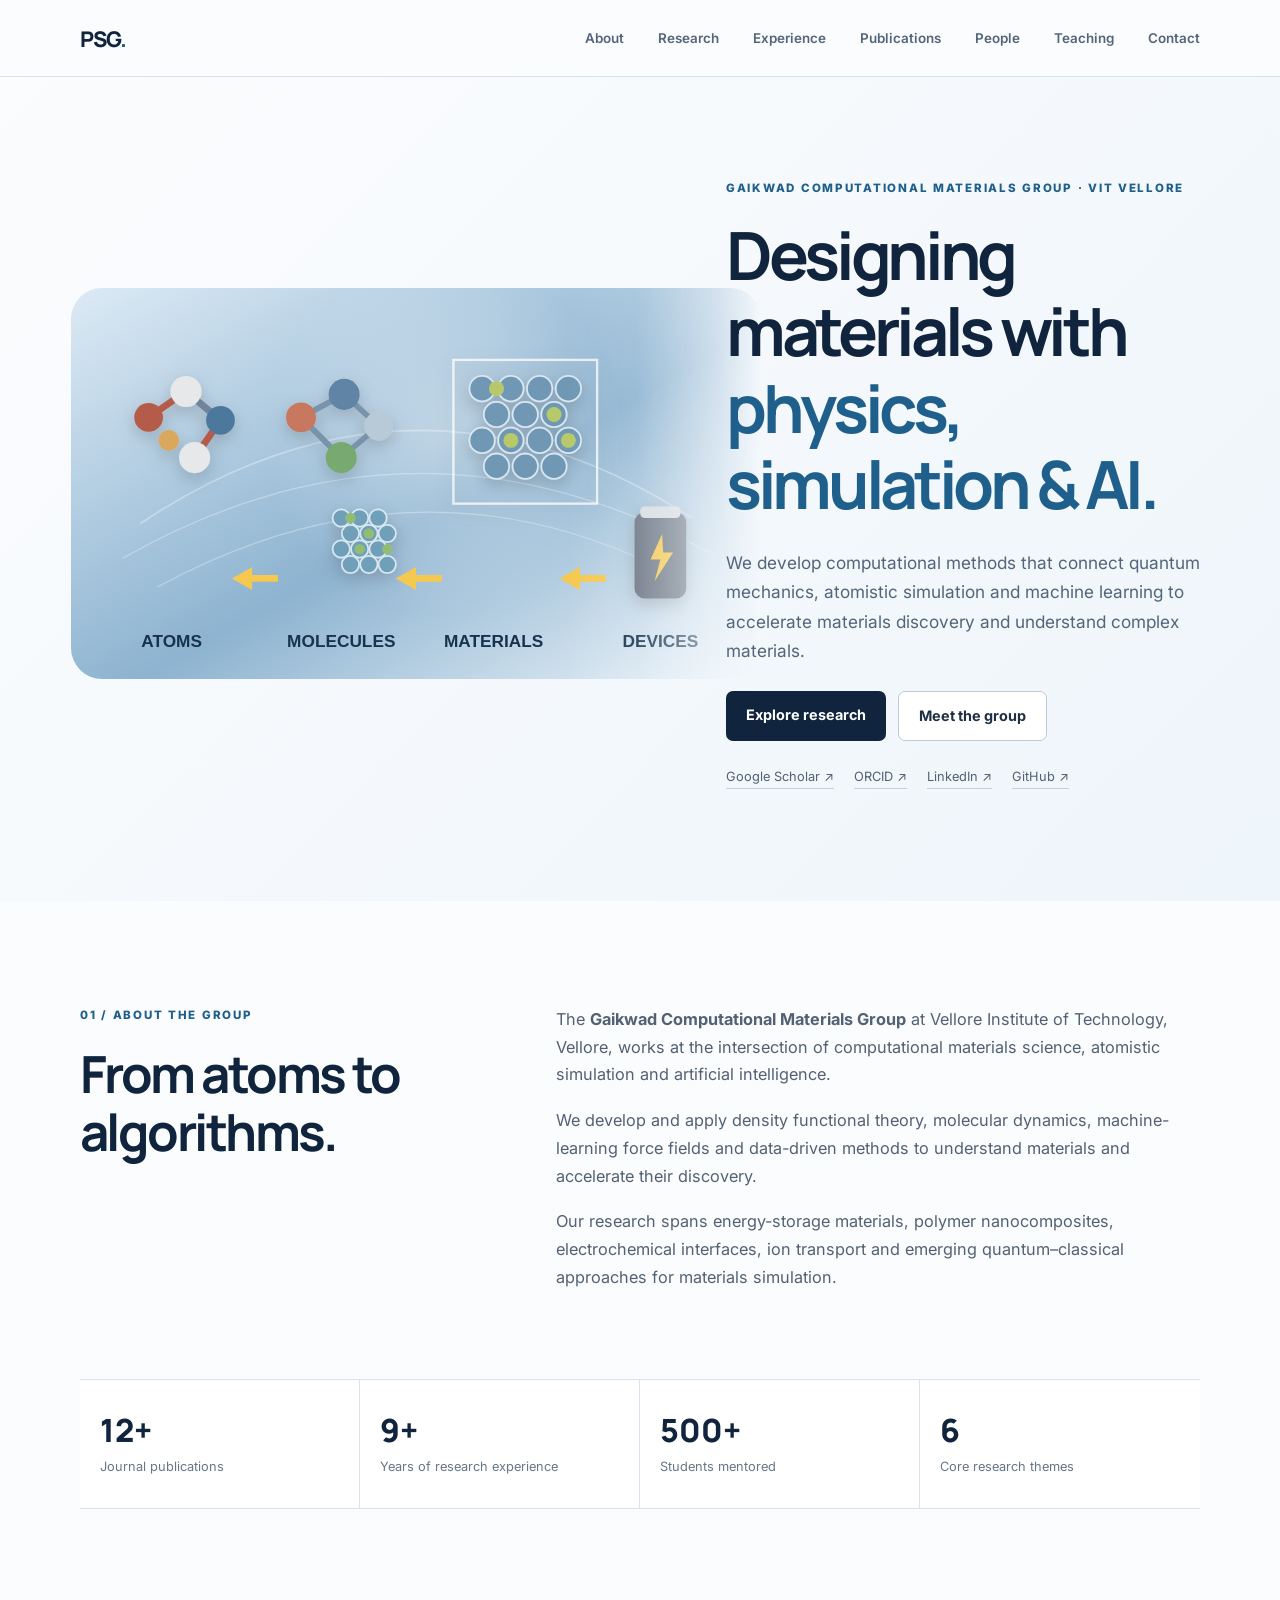
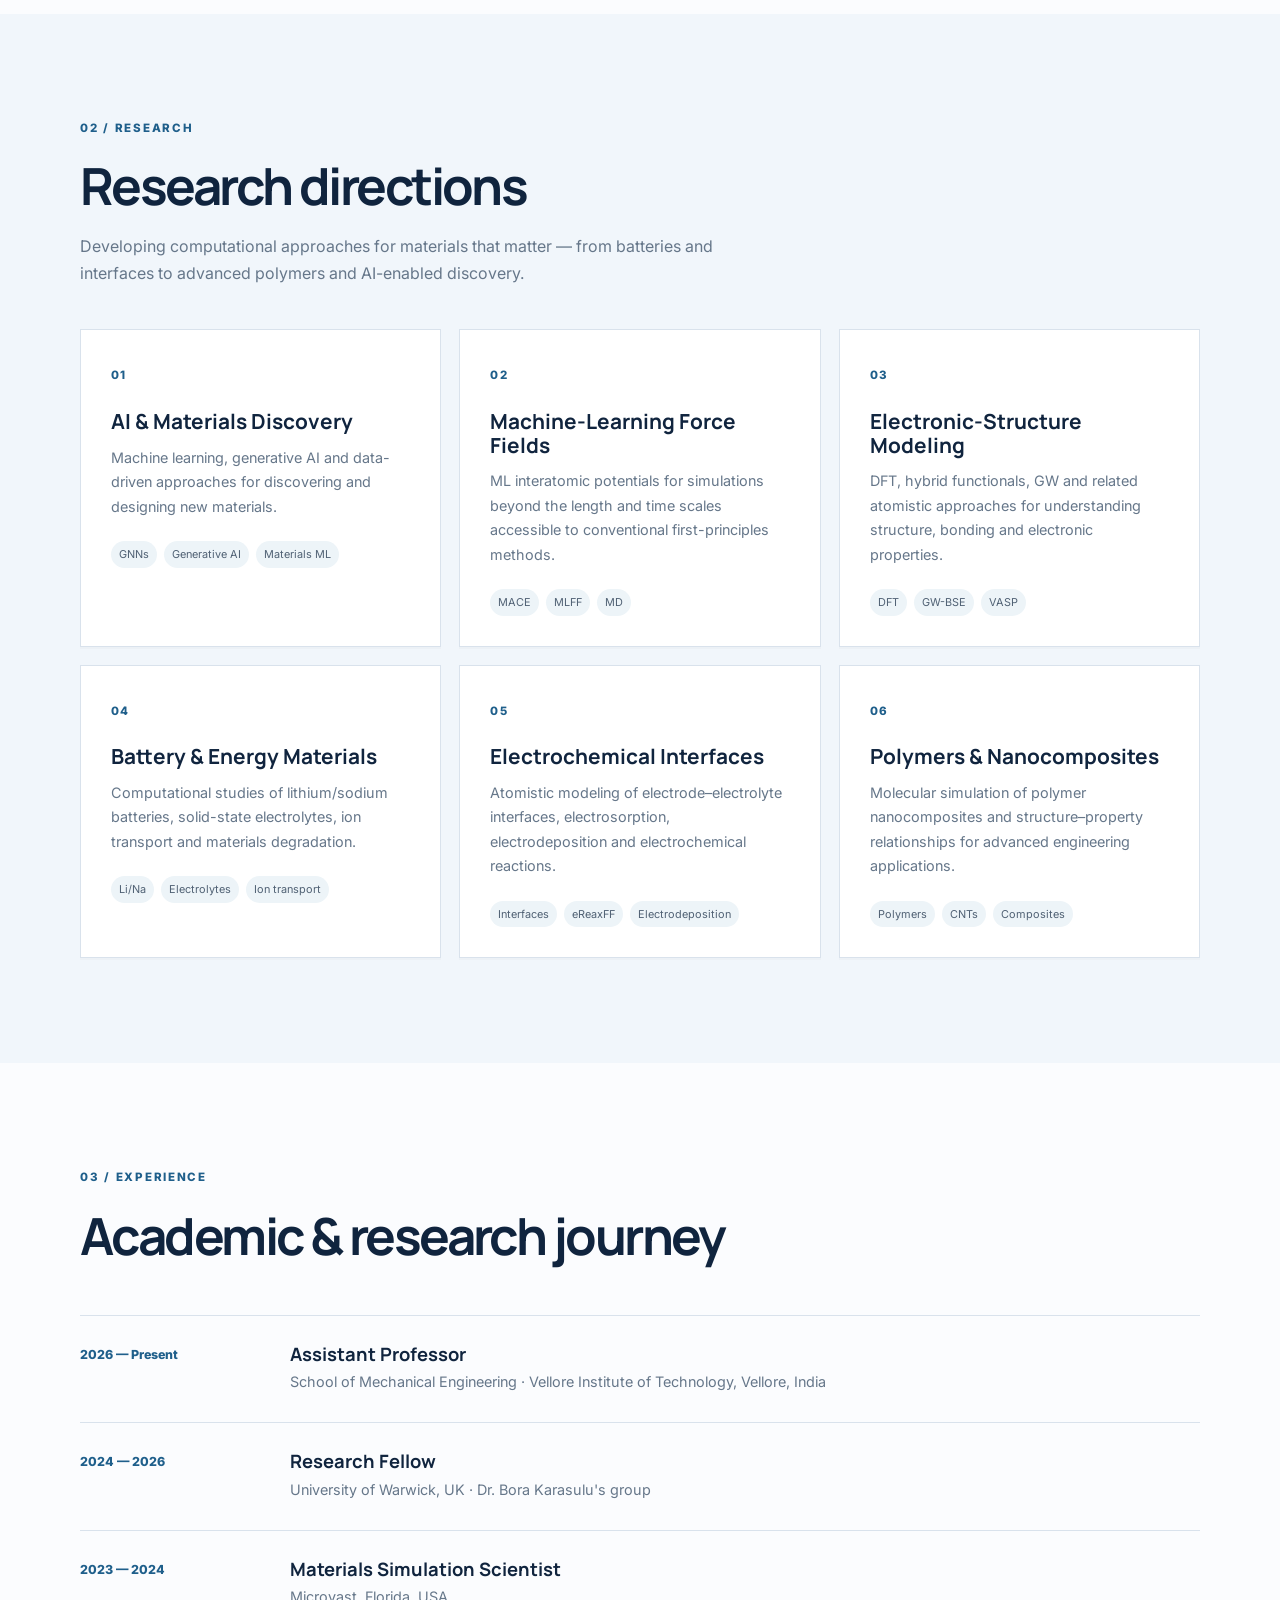
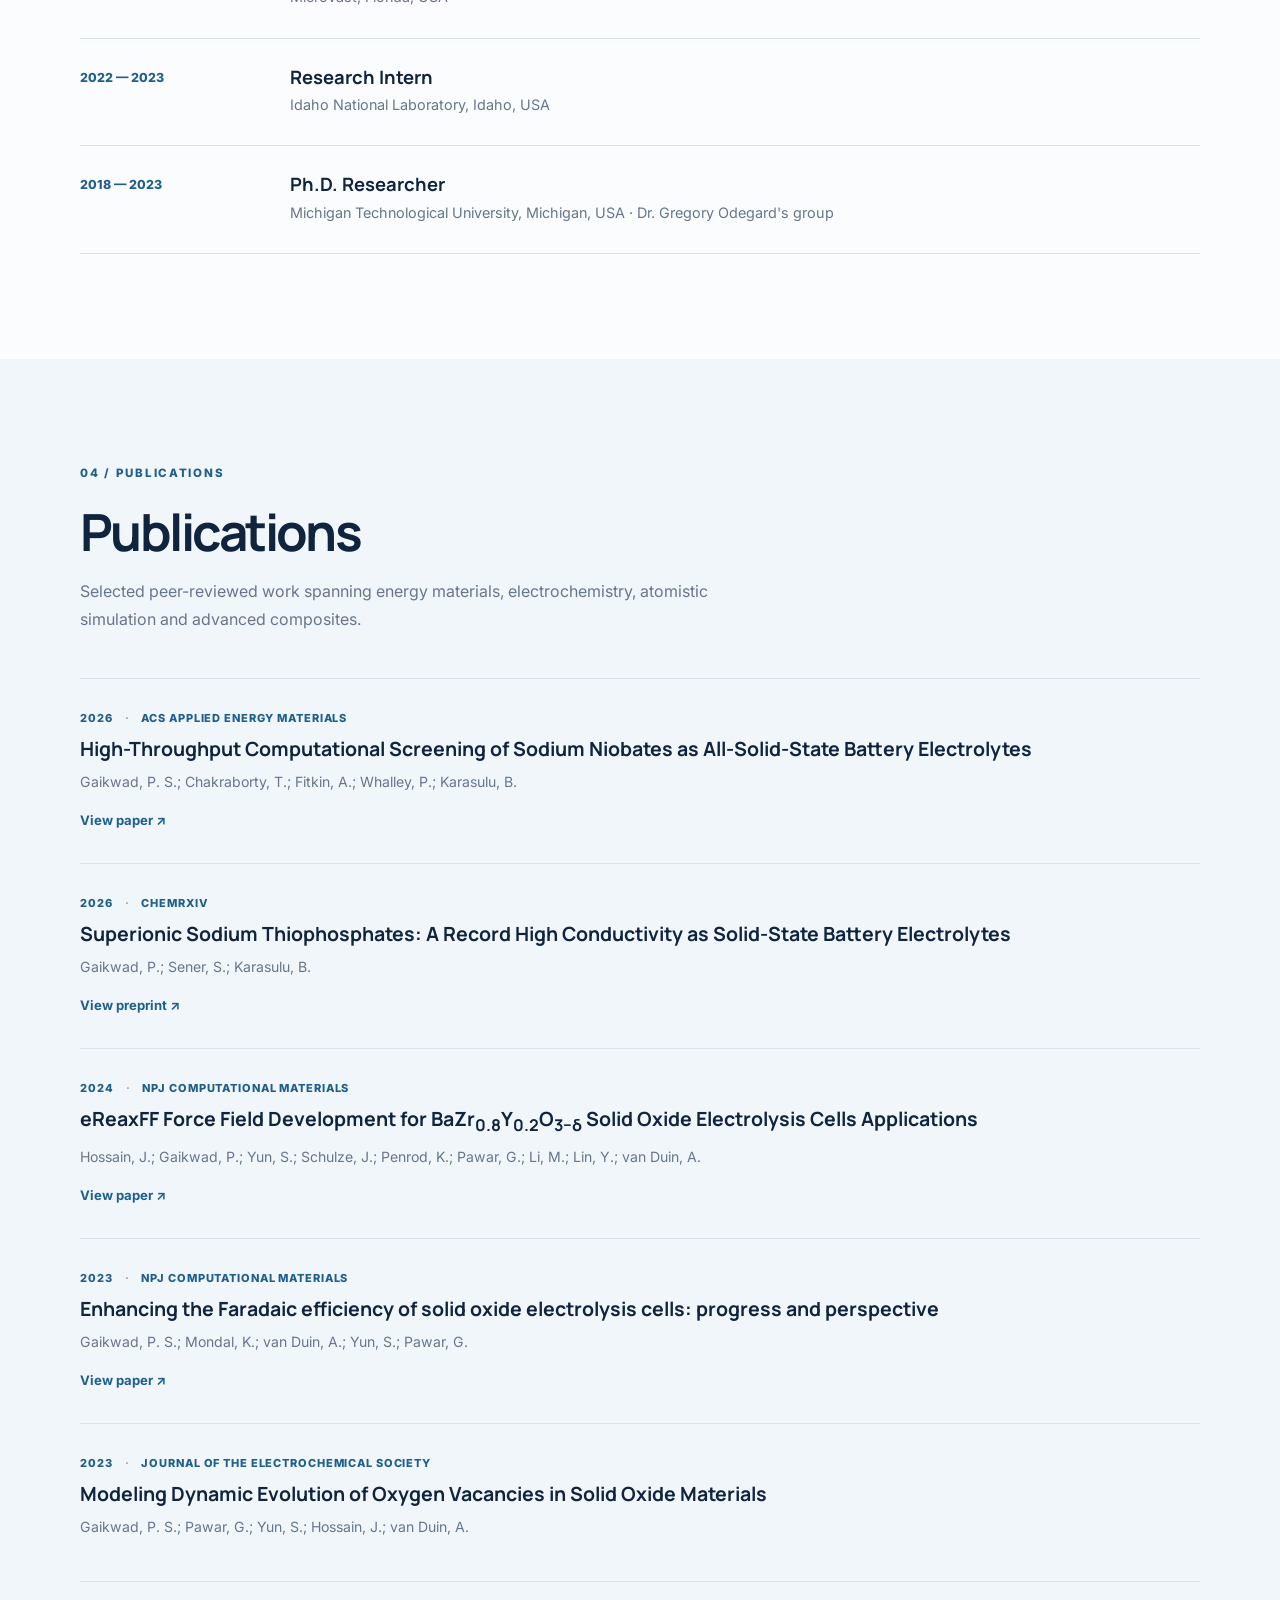
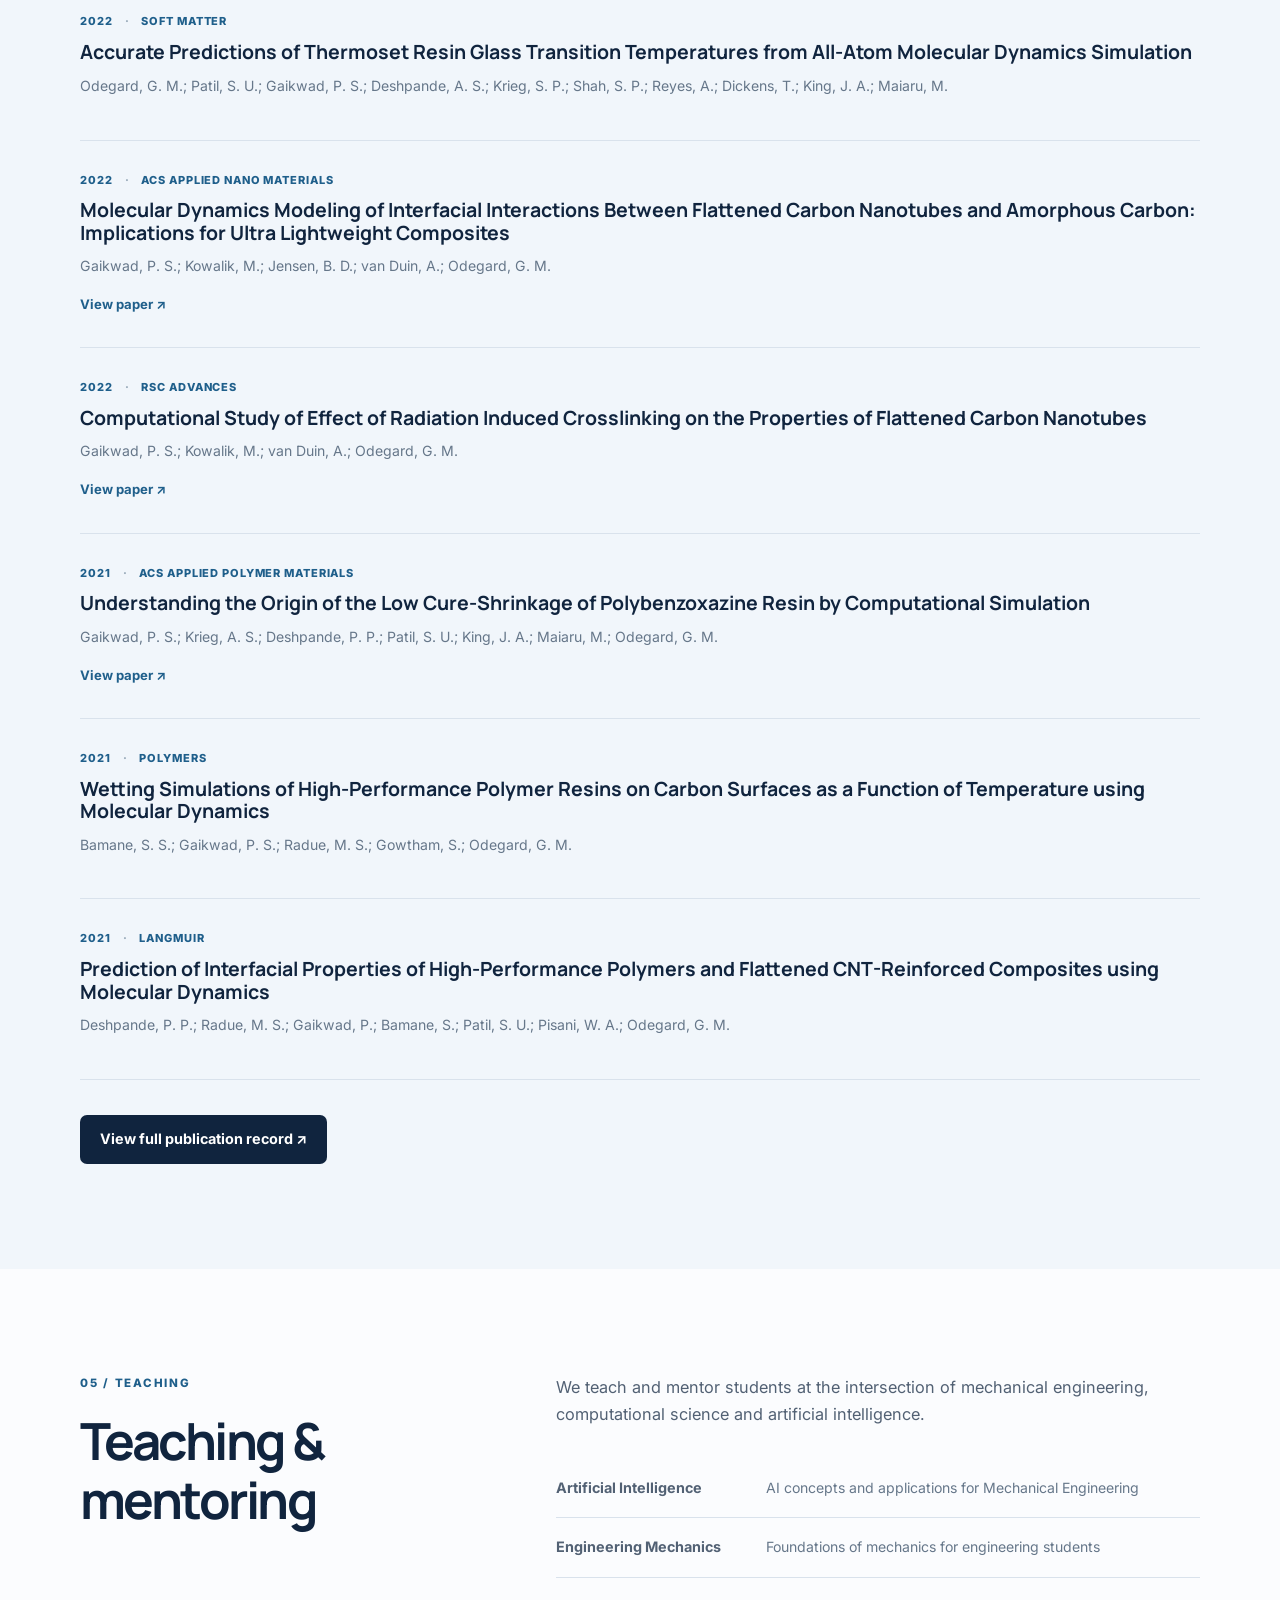
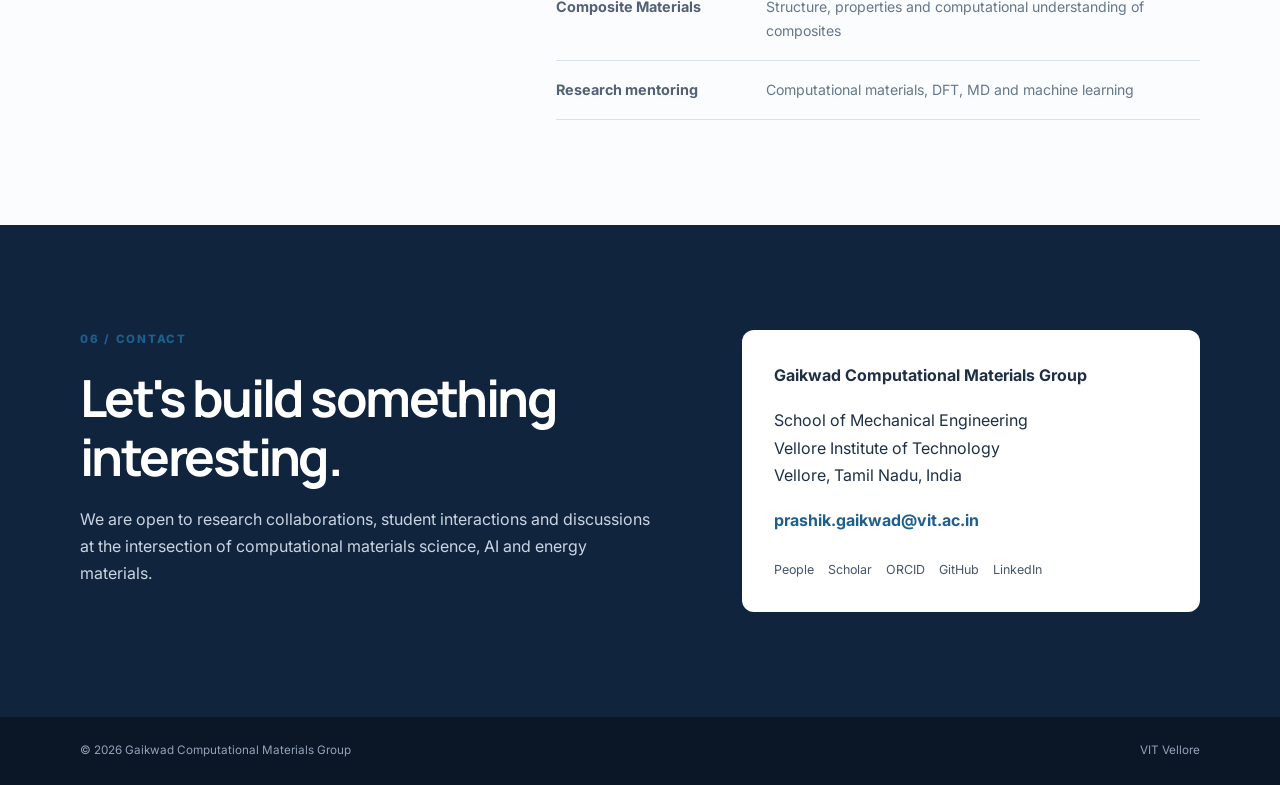
==== index.html @ 9d13e1b1 "Convert homepage to group website, add People navigation, and use group voice" ====
<!DOCTYPE html><html lang="en"><head><meta charset="UTF-8"><meta name="viewport" content="width=device-width,initial-scale=1.0"><meta name="description" content="Gaikwad Computational Materials Group — VIT Vellore. Computational materials science, atomistic simulation, machine learning and AI-enabled materials discovery."><meta name="author" content="Prashik Sunil Gaikwad"><title>Gaikwad Computational Materials Group | VIT Vellore</title><link rel="stylesheet" href="style.css"><link rel="preconnect" href="https://fonts.googleapis.com"><link rel="preconnect" href="https://fonts.gstatic.com" crossorigin><link href="https://fonts.googleapis.com/css2?family=Inter:wght@400;500;600;700&family=Manrope:wght@600;700;800&display=swap" rel="stylesheet"></head><body><header class="site-header"><nav class="navbar container"><a class="logo" href="#home">PSG<span>.</span></a><button class="menu-toggle" aria-label="Open navigation">☰</button><div class="nav-links"><a href="#about">About</a><a href="#research">Research</a><a href="#experience">Experience</a><a href="#publications">Publications</a><a href="people.html">People</a><a href="#teaching">Teaching</a><a href="#contact">Contact</a></div></nav></header><main><section id="home" class="hero"><div class="container hero-grid"><div class="hero-copy"><p class="eyebrow">GAIKWAD COMPUTATIONAL MATERIALS GROUP · VIT VELLORE</p><h1>Designing materials with <span>physics, simulation & AI.</span></h1><p class="hero-text">We develop computational methods that connect quantum mechanics, atomistic simulation and machine learning to accelerate materials discovery and understand complex materials.</p><div class="hero-actions"><a class="button primary" href="#research">Explore research</a><a class="button secondary" href="people.html">Meet the group</a></div><div class="quick-links"><a href="https://scholar.google.com/citations?user=rSj2llAAAAAJ&hl=en" target="_blank" rel="noopener">Google Scholar ↗</a><a href="https://orcid.org/0000-0001-7951-0115" target="_blank" rel="noopener">ORCID ↗</a><a href="https://www.linkedin.com/in/prashik-gaikwad-ph-d-0b2294a1/" target="_blank" rel="noopener">LinkedIn ↗</a><a href="https://github.com/prashikg" target="_blank" rel="noopener">GitHub ↗</a></div></div><div class="hero-research-visual"><img src="images/atoms-to-materials.svg" alt="Atoms, molecules, materials and devices connected through computational materials science"></div></div></section><section id="about" class="section"><div class="container two-col"><div><p class="section-label">01 / ABOUT THE GROUP</p><h2>From atoms to algorithms.</h2></div><div class="prose"><p>The <strong>Gaikwad Computational Materials Group</strong> at Vellore Institute of Technology, Vellore, works at the intersection of computational materials science, atomistic simulation and artificial intelligence.</p><p>We develop and apply density functional theory, molecular dynamics, machine-learning force fields and data-driven methods to understand materials and accelerate their discovery.</p><p>Our research spans energy-storage materials, polymer nanocomposites, electrochemical interfaces, ion transport and emerging quantum–classical approaches for materials simulation.</p></div></div><div class="container stats"><div><strong>12+</strong><span>Journal publications</span></div><div><strong>9+</strong><span>Years of research experience</span></div><div><strong>500+</strong><span>Students mentored</span></div><div><strong>6</strong><span>Core research themes</span></div></div></section><section id="research" class="section tinted"><div class="container"><p class="section-label">02 / RESEARCH</p><h2>Research directions</h2><p class="section-intro">Developing computational approaches for materials that matter — from batteries and interfaces to advanced polymers and AI-enabled discovery.</p><div class="research-grid"><article><span class="card-number">01</span><h3>AI & Materials Discovery</h3><p>Machine learning, generative AI and data-driven approaches for discovering and designing new materials.</p><div class="tags"><span>GNNs</span><span>Generative AI</span><span>Materials ML</span></div></article><article><span class="card-number">02</span><h3>Machine-Learning Force Fields</h3><p>ML interatomic potentials for simulations beyond the length and time scales accessible to conventional first-principles methods.</p><div class="tags"><span>MACE</span><span>MLFF</span><span>MD</span></div></article><article><span class="card-number">03</span><h3>Electronic-Structure Modeling</h3><p>DFT, hybrid functionals, GW and related atomistic approaches for understanding structure, bonding and electronic properties.</p><div class="tags"><span>DFT</span><span>GW-BSE</span><span>VASP</span></div></article><article><span class="card-number">04</span><h3>Battery & Energy Materials</h3><p>Computational studies of lithium/sodium batteries, solid-state electrolytes, ion transport and materials degradation.</p><div class="tags"><span>Li/Na</span><span>Electrolytes</span><span>Ion transport</span></div></article><article><span class="card-number">05</span><h3>Electrochemical Interfaces</h3><p>Atomistic modeling of electrode–electrolyte interfaces, electrosorption, electrodeposition and electrochemical reactions.</p><div class="tags"><span>Interfaces</span><span>eReaxFF</span><span>Electrodeposition</span></div></article><article><span class="card-number">06</span><h3>Polymers & Nanocomposites</h3><p>Molecular simulation of polymer nanocomposites and structure–property relationships for advanced engineering applications.</p><div class="tags"><span>Polymers</span><span>CNTs</span><span>Composites</span></div></article></div></div></section><section id="experience" class="section"><div class="container"><p class="section-label">03 / EXPERIENCE</p><h2>Academic & research journey</h2><div class="timeline"><div class="timeline-item"><span>2026 — Present</span><div><h3>Assistant Professor</h3><p>School of Mechanical Engineering · Vellore Institute of Technology, Vellore, India</p></div></div><div class="timeline-item"><span>2024 — 2026</span><div><h3>Research Fellow</h3><p>University of Warwick, UK · Dr. Bora Karasulu's group</p></div></div><div class="timeline-item"><span>2023 — 2024</span><div><h3>Materials Simulation Scientist</h3><p>Microvast, Florida, USA</p></div></div><div class="timeline-item"><span>2022 — 2023</span><div><h3>Research Intern</h3><p>Idaho National Laboratory, Idaho, USA</p></div></div><div class="timeline-item"><span>2018 — 2023</span><div><h3>Ph.D. Researcher</h3><p>Michigan Technological University, Michigan, USA · Dr. Gregory Odegard's group</p></div></div></div></div></section><section id="publications" class="section tinted"><div class="container"><p class="section-label">04 / PUBLICATIONS</p><h2>Publications</h2><p class="section-intro">Selected peer-reviewed work spanning energy materials, electrochemistry, atomistic simulation and advanced composites.</p><div class="publication-list"><article class="pub-item"><div class="pub-meta"><span>2026</span><span>ACS Applied Energy Materials</span></div><h3>High-Throughput Computational Screening of Sodium Niobates as All-Solid-State Battery Electrolytes</h3><p>Gaikwad, P. S.; Chakraborty, T.; Fitkin, A.; Whalley, P.; Karasulu, B.</p><a href="https://pubs.acs.org/doi/10.1021/acsaem.6c01299" target="_blank" rel="noopener">View paper ↗</a></article><article class="pub-item"><div class="pub-meta"><span>2026</span><span>ChemRxiv</span></div><h3>Superionic Sodium Thiophosphates: A Record High Conductivity as Solid-State Battery Electrolytes</h3><p>Gaikwad, P.; Sener, S.; Karasulu, B.</p><a href="https://chemrxiv.org/doi/abs/10.26434/chemrxiv.15006662/v1" target="_blank" rel="noopener">View preprint ↗</a></article><article class="pub-item"><div class="pub-meta"><span>2024</span><span>npj Computational Materials</span></div><h3>eReaxFF Force Field Development for BaZr<sub>0.8</sub>Y<sub>0.2</sub>O<sub>3−δ</sub> Solid Oxide Electrolysis Cells Applications</h3><p>Hossain, J.; Gaikwad, P.; Yun, S.; Schulze, J.; Penrod, K.; Pawar, G.; Li, M.; Lin, Y.; van Duin, A.</p><a href="https://doi.org/10.1038/s41524-024-01268-9" target="_blank" rel="noopener">View paper ↗</a></article><article class="pub-item"><div class="pub-meta"><span>2023</span><span>npj Computational Materials</span></div><h3>Enhancing the Faradaic efficiency of solid oxide electrolysis cells: progress and perspective</h3><p>Gaikwad, P. S.; Mondal, K.; van Duin, A.; Yun, S.; Pawar, G.</p><a href="https://doi.org/10.1038/s41524-023-01044-1" target="_blank" rel="noopener">View paper ↗</a></article><article class="pub-item"><div class="pub-meta"><span>2023</span><span>Journal of The Electrochemical Society</span></div><h3>Modeling Dynamic Evolution of Oxygen Vacancies in Solid Oxide Materials</h3><p>Gaikwad, P. S.; Pawar, G.; Yun, S.; Hossain, J.; van Duin, A.</p></article><article class="pub-item"><div class="pub-meta"><span>2022</span><span>Soft Matter</span></div><h3>Accurate Predictions of Thermoset Resin Glass Transition Temperatures from All-Atom Molecular Dynamics Simulation</h3><p>Odegard, G. M.; Patil, S. U.; Gaikwad, P. S.; Deshpande, A. S.; Krieg, S. P.; Shah, S. P.; Reyes, A.; Dickens, T.; King, J. A.; Maiaru, M.</p></article><article class="pub-item"><div class="pub-meta"><span>2022</span><span>ACS Applied Nano Materials</span></div><h3>Molecular Dynamics Modeling of Interfacial Interactions Between Flattened Carbon Nanotubes and Amorphous Carbon: Implications for Ultra Lightweight Composites</h3><p>Gaikwad, P. S.; Kowalik, M.; Jensen, B. D.; van Duin, A.; Odegard, G. M.</p><a href="https://doi.org/10.1021/acsanm.2c01280" target="_blank" rel="noopener">View paper ↗</a></article><article class="pub-item"><div class="pub-meta"><span>2022</span><span>RSC Advances</span></div><h3>Computational Study of Effect of Radiation Induced Crosslinking on the Properties of Flattened Carbon Nanotubes</h3><p>Gaikwad, P. S.; Kowalik, M.; van Duin, A.; Odegard, G. M.</p><a href="https://doi.org/10.1039/D2RA05550C" target="_blank" rel="noopener">View paper ↗</a></article><article class="pub-item"><div class="pub-meta"><span>2021</span><span>ACS Applied Polymer Materials</span></div><h3>Understanding the Origin of the Low Cure-Shrinkage of Polybenzoxazine Resin by Computational Simulation</h3><p>Gaikwad, P. S.; Krieg, A. S.; Deshpande, P. P.; Patil, S. U.; King, J. A.; Maiaru, M.; Odegard, G. M.</p><a href="https://doi.org/10.1021/acsapm.1c01070" target="_blank" rel="noopener">View paper ↗</a></article><article class="pub-item"><div class="pub-meta"><span>2021</span><span>Polymers</span></div><h3>Wetting Simulations of High-Performance Polymer Resins on Carbon Surfaces as a Function of Temperature using Molecular Dynamics</h3><p>Bamane, S. S.; Gaikwad, P. S.; Radue, M. S.; Gowtham, S.; Odegard, G. M.</p></article><article class="pub-item"><div class="pub-meta"><span>2021</span><span>Langmuir</span></div><h3>Prediction of Interfacial Properties of High-Performance Polymers and Flattened CNT-Reinforced Composites using Molecular Dynamics</h3><p>Deshpande, P. P.; Radue, M. S.; Gaikwad, P.; Bamane, S.; Patil, S. U.; Pisani, W. A.; Odegard, G. M.</p></article></div><div class="publication-footer"><a class="button primary" href="https://scholar.google.com/citations?user=rSj2llAAAAAJ&hl=en" target="_blank" rel="noopener">View full publication record ↗</a></div></div></section><section id="teaching" class="section"><div class="container two-col"><div><p class="section-label">05 / TEACHING</p><h2>Teaching & mentoring</h2></div><div class="prose"><p>We teach and mentor students at the intersection of mechanical engineering, computational science and artificial intelligence.</p><div class="teaching-list"><div><strong>Artificial Intelligence</strong><span>AI concepts and applications for Mechanical Engineering</span></div><div><strong>Engineering Mechanics</strong><span>Foundations of mechanics for engineering students</span></div><div><strong>Composite Materials</strong><span>Structure, properties and computational understanding of composites</span></div><div><strong>Research mentoring</strong><span>Computational materials, DFT, MD and machine learning</span></div></div></div></div></section><section id="contact" class="contact"><div class="container contact-grid"><div><p class="section-label">06 / CONTACT</p><h2>Let's build something interesting.</h2><p>We are open to research collaborations, student interactions and discussions at the intersection of computational materials science, AI and energy materials.</p></div><div class="contact-card"><p><strong>Gaikwad Computational Materials Group</strong></p><p>School of Mechanical Engineering<br>Vellore Institute of Technology<br>Vellore, Tamil Nadu, India</p><a class="email" href="mailto:prashik.gaikwad@vit.ac.in">prashik.gaikwad@vit.ac.in</a><div class="socials"><a href="people.html">People</a><a href="https://scholar.google.com/citations?user=rSj2llAAAAAJ&hl=en" target="_blank" rel="noopener">Scholar</a><a href="https://orcid.org/0000-0001-7951-0115" target="_blank" rel="noopener">ORCID</a><a href="https://github.com/prashikg" target="_blank" rel="noopener">GitHub</a><a href="https://www.linkedin.com/in/prashik-gaikwad-ph-d-0b2294a1/" target="_blank" rel="noopener">LinkedIn</a></div></div></div></section></main><footer><div class="container"><span>© 2026 Gaikwad Computational Materials Group</span><span>VIT Vellore</span></div></footer><script>const b=document.querySelector('.menu-toggle'),n=document.querySelector('.nav-links');b?.addEventListener('click',()=>n.classList.toggle('open'));document.querySelectorAll('.nav-links a').forEach(a=>a.addEventListener('click',()=>n.classList.remove('open')));</script></body></html>
---- style.css ----
:root{--navy:#10243e;--ink:#1f3045;--muted:#66778a;--line:#d9e2ec;--paper:#fbfcfe;--bluewash:#f1f6fb;--accent:#1f5f8b;--accent2:#2f7f83;--white:#fff;--shadow:0 18px 45px rgba(16,36,62,.10)}*{box-sizing:border-box;margin:0;padding:0}html{scroll-behavior:smooth}body{font-family:Inter,system-ui,sans-serif;color:var(--ink);background:var(--paper);line-height:1.7}h1,h2,h3{font-family:Manrope,Inter,sans-serif;color:var(--navy);line-height:1.15}a{color:inherit}.container{width:min(1120px,calc(100% - 44px));margin:auto}.site-header{position:sticky;top:0;z-index:100;background:rgba(251,252,254,.96);backdrop-filter:blur(12px);border-bottom:1px solid var(--line)}.navbar{height:76px;display:flex;align-items:center;justify-content:space-between}.logo{font:800 1.35rem Manrope;text-decoration:none;color:var(--navy);letter-spacing:-.04em}.logo span{color:var(--accent)}.nav-links{display:flex;align-items:center;gap:34px;margin-left:auto;padding-left:55px}.nav-links a{font-size:.84rem;font-weight:600;text-decoration:none;color:#53657a;white-space:nowrap;transition:color .2s}.nav-links a:hover{color:var(--accent)}.menu-toggle{display:none;border:0;background:none;font-size:1.5rem}.hero{min-height:calc(100vh - 76px);display:flex;align-items:center;background:linear-gradient(135deg,#fbfcfe 0%,#eef5fa 100%);overflow:hidden}.hero-grid{display:grid;grid-template-columns:1.12fr .88fr;gap:20px;align-items:center;padding:55px 0 65px}.hero-copy{grid-column:2;grid-row:1;position:relative;z-index:2;padding-left:10px}.eyebrow,.section-label{font-size:.72rem;letter-spacing:.15em;font-weight:800;color:var(--accent);margin-bottom:18px}.hero h1{font-size:clamp(3rem,5.2vw,5.15rem);letter-spacing:-.065em;max-width:680px}.hero h1 span{color:var(--accent)}.hero-text{font-size:1.08rem;color:#52657a;max-width:620px;margin:25px 0}.hero-actions{display:flex;gap:12px;margin-bottom:25px}.button{display:inline-block;padding:12px 20px;border-radius:7px;text-decoration:none;font-weight:700;font-size:.9rem}.button.primary{background:var(--navy);color:#fff}.button.secondary{border:1px solid #bdcbd9;background:#fff}.quick-links{display:flex;gap:20px;flex-wrap:wrap}.quick-links a{font-size:.8rem;color:#526174;text-decoration:none;border-bottom:1px solid #c4d0dc}.hero-research-visual{grid-column:1;grid-row:1;align-self:center;justify-self:end;width:calc(100% + 95px);max-width:690px;margin-right:-65px;position:relative;z-index:1;background:transparent;line-height:0;-webkit-mask-image:linear-gradient(to right,#000 0%,#000 72%,rgba(0,0,0,.88) 82%,rgba(0,0,0,.35) 94%,transparent 100%);mask-image:linear-gradient(to right,#000 0%,#000 72%,rgba(0,0,0,.88) 82%,rgba(0,0,0,.35) 94%,transparent 100%)}.hero-research-visual img{width:100%;height:auto;display:block}.section{padding:105px 0;background:var(--paper)}.tinted{background:var(--bluewash)}.two-col{display:grid;grid-template-columns:.75fr 1.25fr;gap:90px}.section h2,.contact h2{font-size:clamp(2.3rem,4vw,3.8rem);letter-spacing:-.05em}.prose{font-size:1.02rem;color:#526174}.prose p{margin-bottom:18px}.stats{margin-top:70px;display:grid;grid-template-columns:repeat(4,1fr);border-top:1px solid var(--line);border-bottom:1px solid var(--line);background:#fff}.stats div{padding:28px 20px;border-right:1px solid var(--line)}.stats div:last-child{border:0}.stats strong{display:block;font:800 2rem Manrope;color:var(--navy)}.stats span{color:var(--muted);font-size:.8rem}.section-intro{max-width:700px;color:var(--muted);margin:18px 0 42px}.research-grid{display:grid;grid-template-columns:repeat(3,1fr);gap:18px}.research-grid article{background:#fff;border:1px solid var(--line);padding:30px;min-height:285px;transition:.25s;box-shadow:0 2px 0 rgba(15,23,42,.02)}.research-grid article:hover{transform:translateY(-5px);box-shadow:var(--shadow)}.card-number{font-size:.72rem;font-weight:800;color:var(--accent);letter-spacing:.12em}.research-grid h3{font-size:1.3rem;margin:22px 0 12px}.research-grid p{color:var(--muted);font-size:.9rem}.tags{display:flex;gap:7px;flex-wrap:wrap;margin-top:22px}.tags span{font-size:.68rem;padding:4px 8px;border-radius:20px;background:#edf4f8;color:#506174}.timeline{margin-top:50px;border-top:1px solid var(--line)}.timeline-item{display:grid;grid-template-columns:180px 1fr;gap:30px;padding:28px 0;border-bottom:1px solid var(--line)}.timeline-item>span{font-size:.78rem;font-weight:800;color:var(--accent)}.timeline-item h3{font-size:1.15rem;margin-bottom:5px}.timeline-item p{color:var(--muted);font-size:.9rem}.awards{margin-top:70px;padding:35px;background:#f0f5f9;border:1px solid var(--line)}.awards h3{font-size:1.5rem;margin-bottom:15px}.award-list{list-style:none;padding:0;display:grid;gap:12px}.award-list li{background:#fff;border:1px solid var(--line);padding:17px 20px;font-size:.88rem;color:#526174}.award-list strong{color:var(--navy)}.publication-list{margin-top:45px}.pub-item{padding:30px 0;border-top:1px solid var(--line)}.pub-item:last-child{border-bottom:1px solid var(--line)}.pub-meta{display:flex;gap:12px;flex-wrap:wrap}.pub-meta span{font-size:.69rem;color:var(--accent);font-weight:800;letter-spacing:.08em;text-transform:uppercase}.pub-meta span+span:before{content:"·";margin-right:12px;color:#9aabba}.pub-item h3{font-size:1.22rem;margin:10px 0}.pub-item p{font-size:.88rem;color:var(--muted);margin-bottom:12px}.pub-item a{font-size:.82rem;color:var(--accent);font-weight:700;text-decoration:none}.publication-footer{padding-top:35px}.teaching-list{margin-top:30px}.teaching-list div{padding:17px 0;border-bottom:1px solid var(--line);display:grid;grid-template-columns:190px 1fr;gap:20px}.teaching-list strong{font-size:.9rem}.teaching-list span{font-size:.88rem;color:var(--muted)}.contact{padding:105px 0;background:var(--navy);color:#cbd5e1}.contact h2{color:#fff;margin-bottom:20px}.contact-grid{display:grid;grid-template-columns:1fr .8fr;gap:90px}.contact-card{background:#fff;color:var(--ink);padding:32px;border-radius:12px}.contact-card p{margin-bottom:18px}.email{color:var(--accent);font-weight:700;text-decoration:none}.socials{display:flex;gap:14px;flex-wrap:wrap;margin-top:25px}.socials a{font-size:.78rem;text-decoration:none;color:#475569}.socials a:hover{color:var(--accent)}footer{padding:24px 0;background:#0b1727;color:#94a3b8;font-size:.73rem}footer .container{display:flex;justify-content:space-between;gap:20px}@media(max-width:900px){.nav-links{gap:22px;padding-left:25px}.hero-grid,.two-col,.contact-grid{grid-template-columns:1fr;gap:35px}.hero-copy{grid-column:1;grid-row:1;padding-left:0}.hero-research-visual{grid-column:1;grid-row:2;width:100%;max-width:680px;margin:0;justify-self:center;-webkit-mask-image:linear-gradient(to right,#000 0%,#000 88%,transparent 100%);mask-image:linear-gradient(to right,#000 0%,#000 88%,transparent 100%)}.research-grid{grid-template-columns:repeat(2,1fr)}.stats{grid-template-columns:repeat(2,1fr)}.stats div:nth-child(2){border-right:0}.stats div:nth-child(-n+2){border-bottom:1px solid var(--line)}}@media(max-width:700px){.container{width:min(100% - 30px,1120px)}.navbar{height:64px}.menu-toggle{display:block}.nav-links{display:none;position:absolute;left:0;right:0;top:64px;background:#fbfcfe;padding:20px;flex-direction:column;align-items:flex-start;gap:18px;border-bottom:1px solid var(--line);box-shadow:0 10px 25px rgba(16,36,62,.08)}.nav-links.open{display:flex}.hero-grid{padding:48px 0 55px}.hero h1{font-size:2.9rem}.hero-research-visual{max-width:100%;-webkit-mask-image:linear-gradient(to right,#000 0%,#000 92%,transparent 100%);mask-image:linear-gradient(to right,#000 0%,#000 92%,transparent 100%)}.section,.contact{padding:75px 0}.research-grid{grid-template-columns:1fr}.stats{margin-top:45px}.timeline-item{grid-template-columns:1fr;gap:6px}.teaching-list div{grid-template-columns:1fr;gap:3px}footer .container{flex-direction:column}.hero-text{font-size:1rem}}
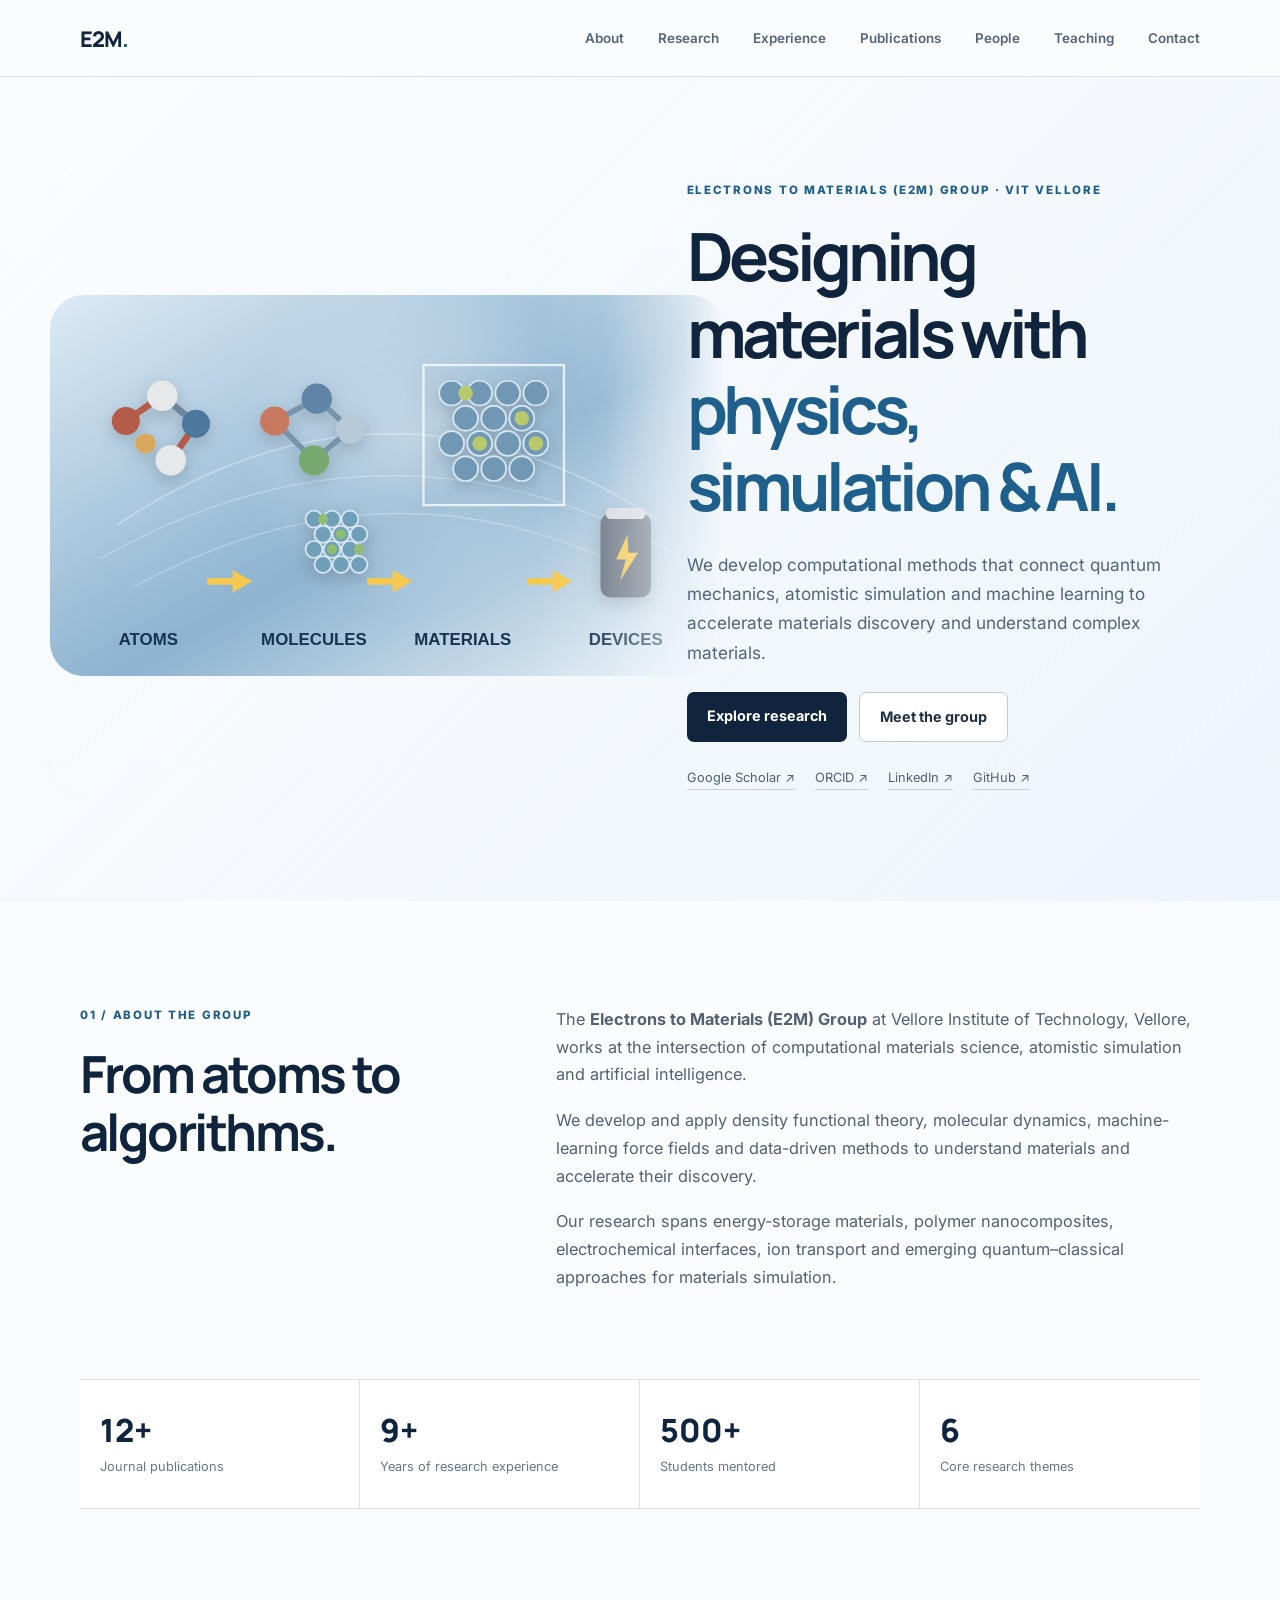
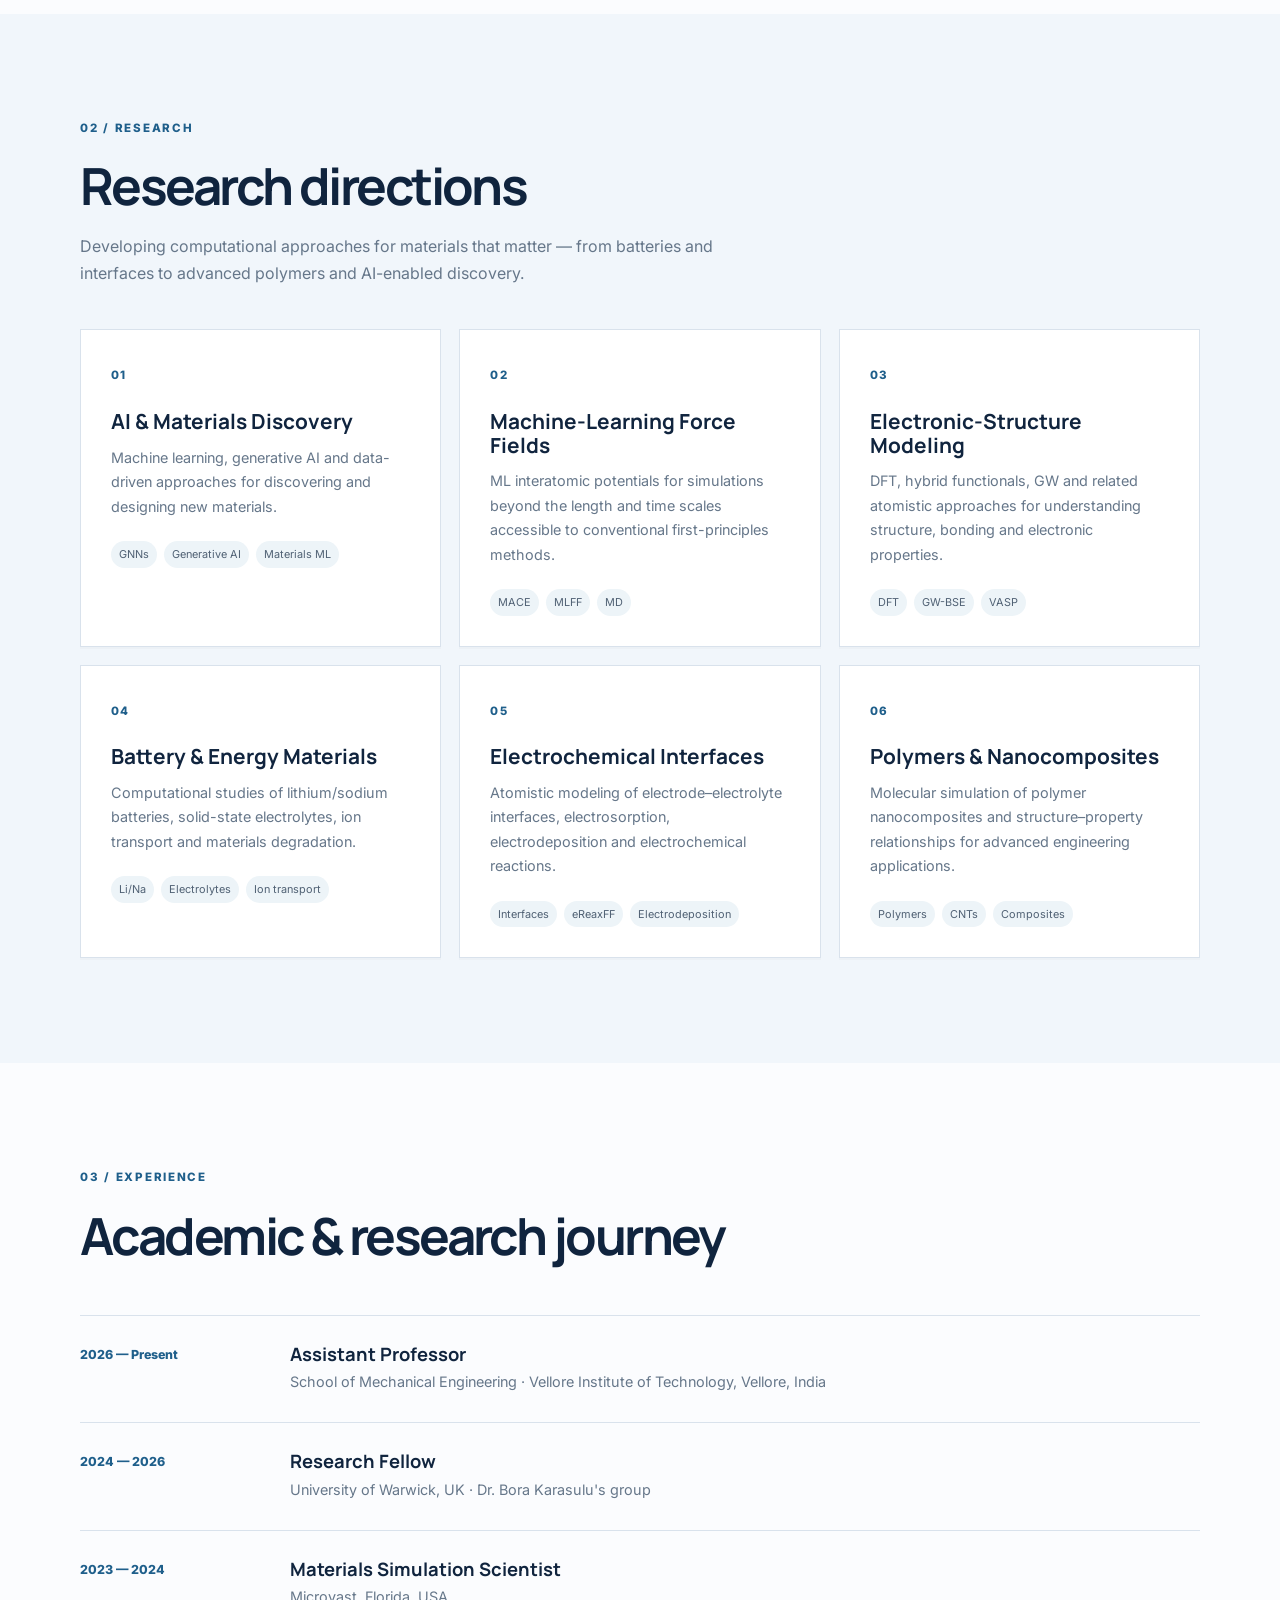
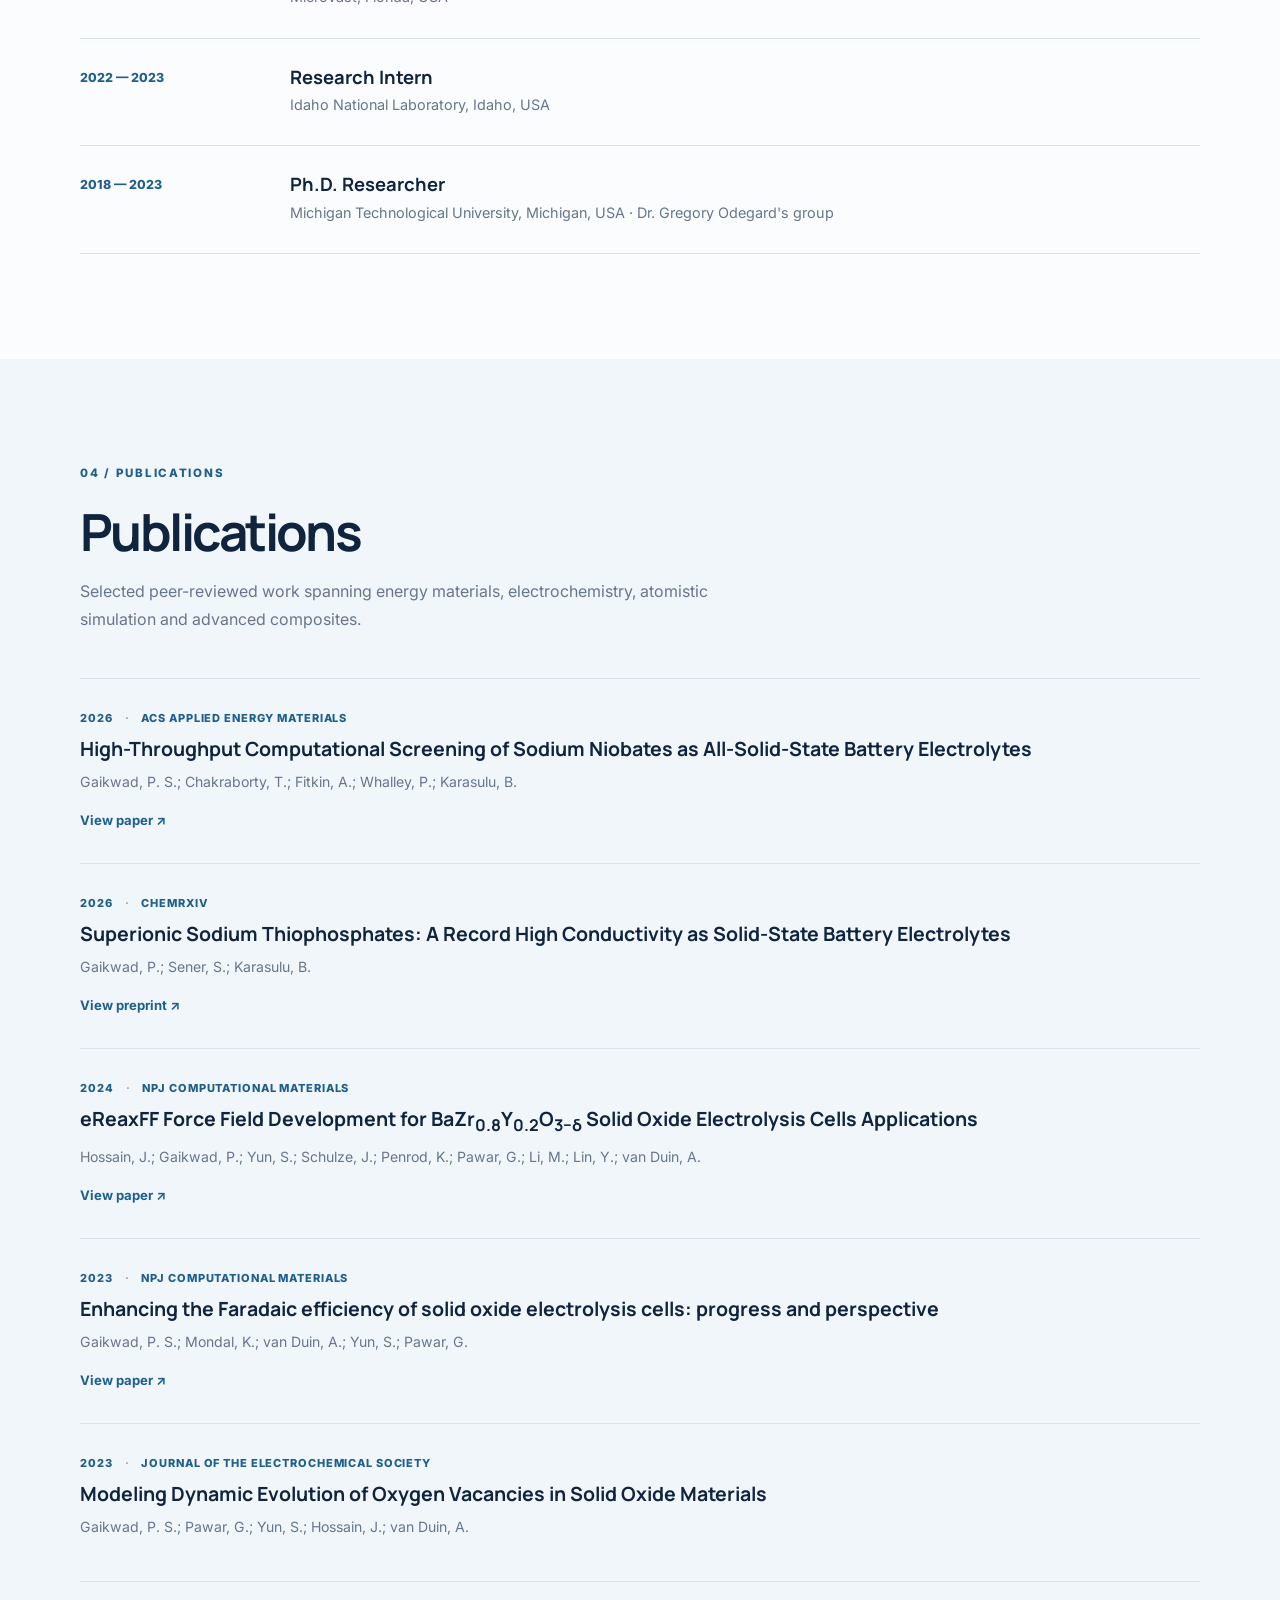
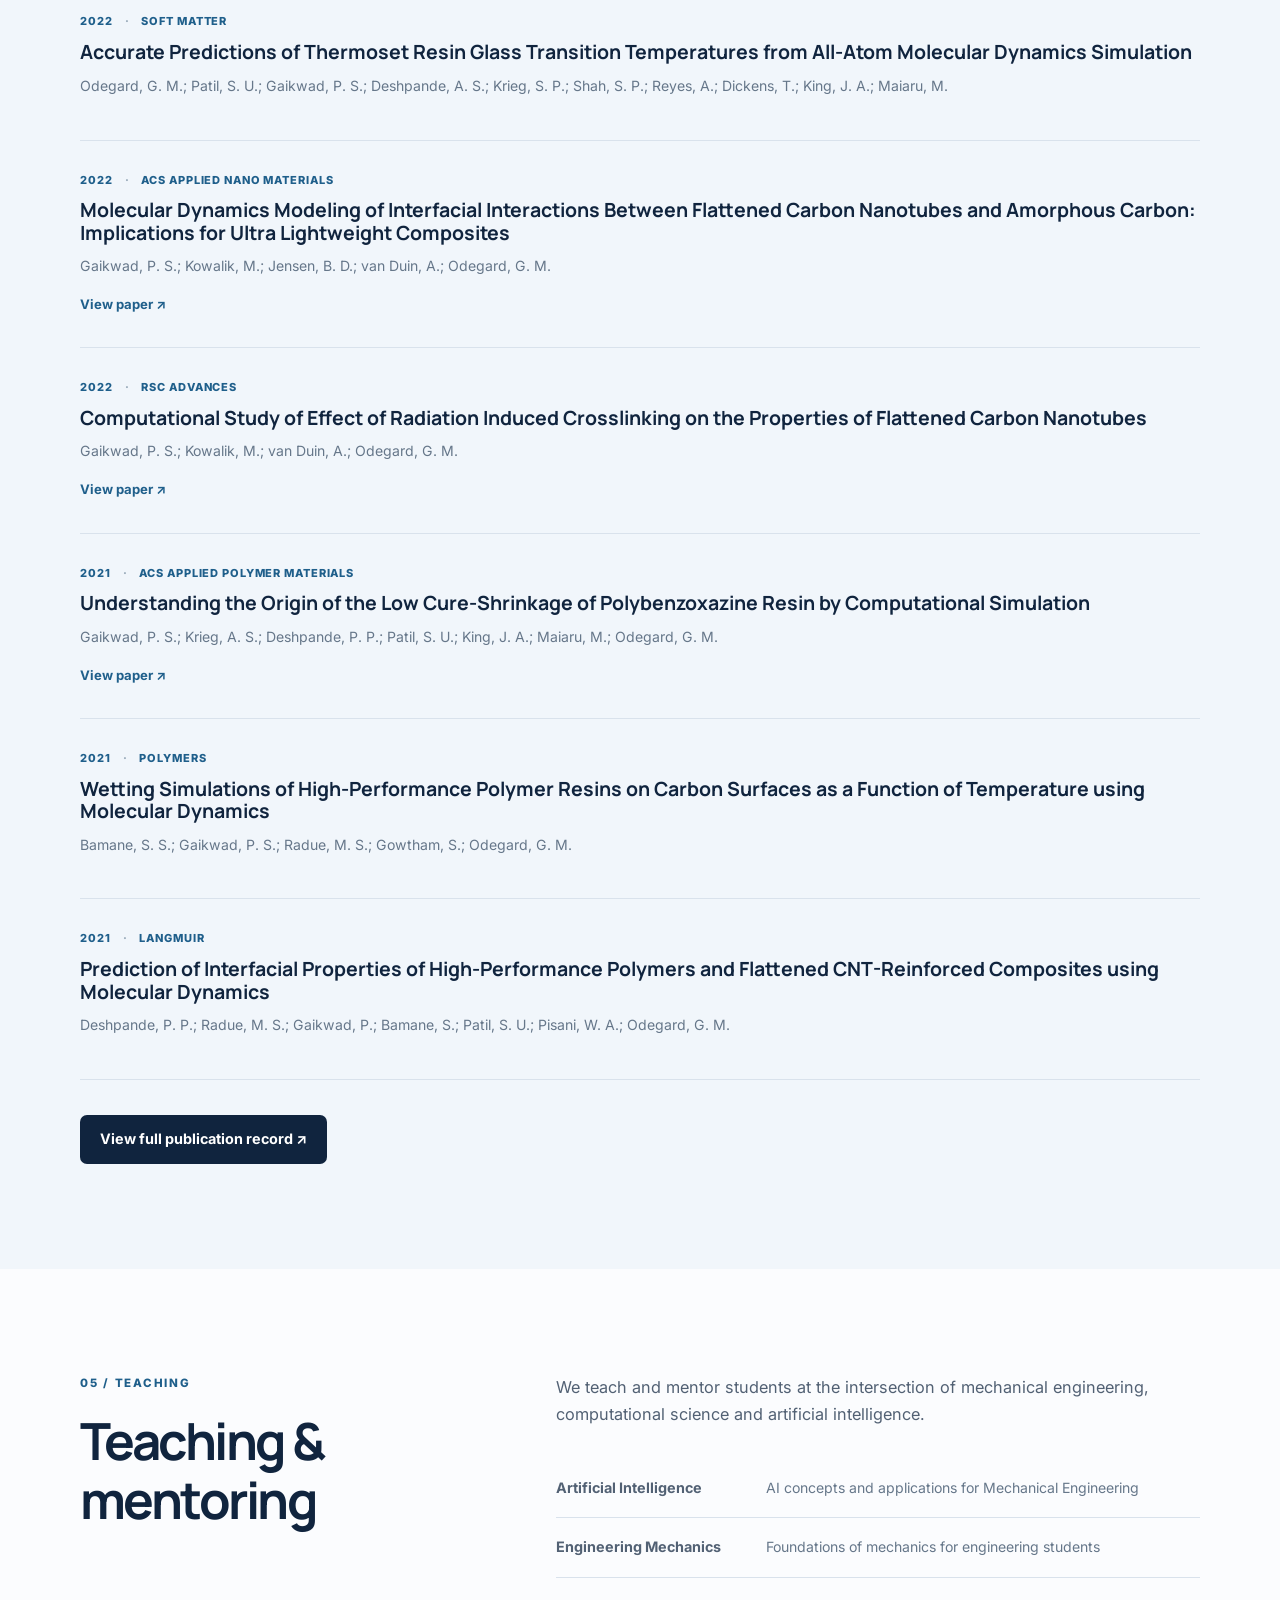
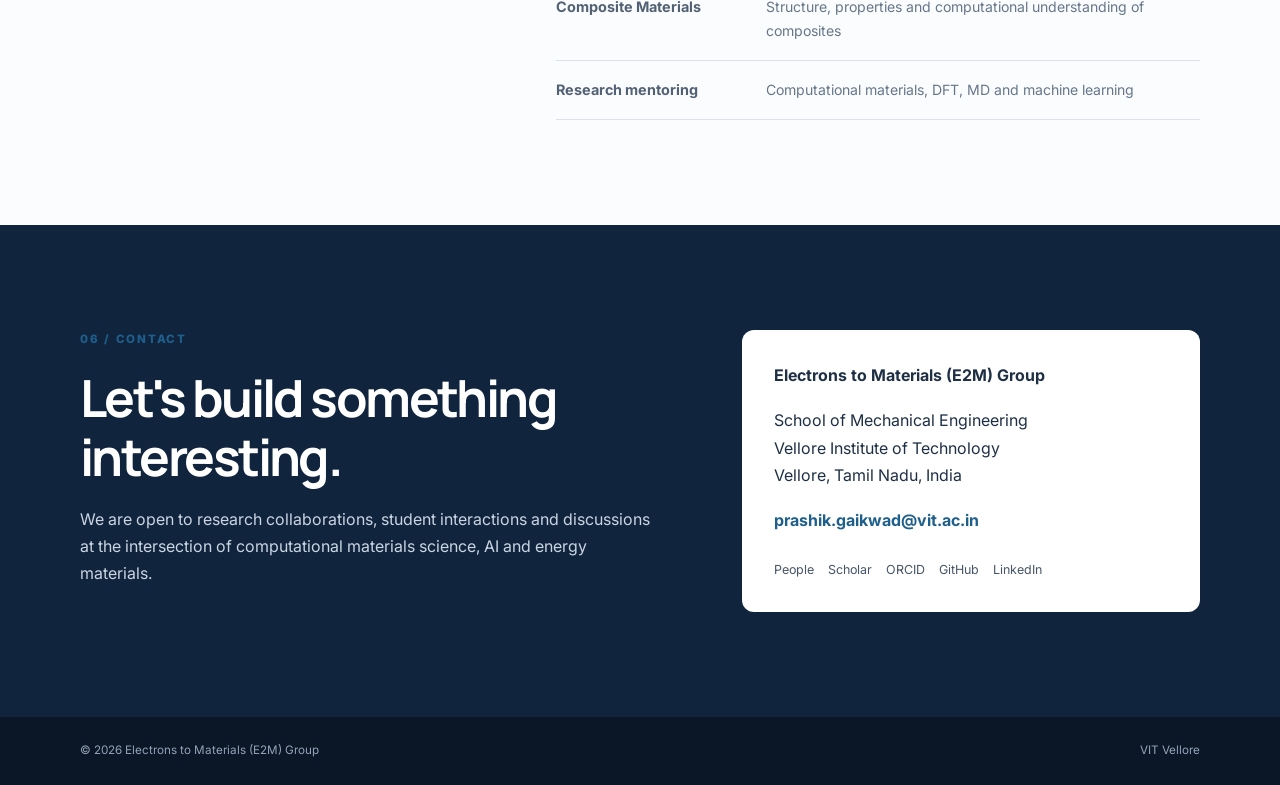
==== commit 12bf66c2: "Rebrand homepage as Electrons to Materials (E2M) Group" ====
--- a/index.html
+++ b/index.html
@@ -1 +1 @@
-<!DOCTYPE html><html lang="en"><head><meta charset="UTF-8"><meta name="viewport" content="width=device-width,initial-scale=1.0"><meta name="description" content="Gaikwad Computational Materials Group — VIT Vellore. Computational materials science, atomistic simulation, machine learning and AI-enabled materials discovery."><meta name="author" content="Prashik Sunil Gaikwad"><title>Gaikwad Computational Materials Group | VIT Vellore</title><link rel="stylesheet" href="style.css"><link rel="preconnect" href="https://fonts.googleapis.com"><link rel="preconnect" href="https://fonts.gstatic.com" crossorigin><link href="https://fonts.googleapis.com/css2?family=Inter:wght@400;500;600;700&family=Manrope:wght@600;700;800&display=swap" rel="stylesheet"></head><body><header class="site-header"><nav class="navbar container"><a class="logo" href="#home">PSG<span>.</span></a><button class="menu-toggle" aria-label="Open navigation">☰</button><div class="nav-links"><a href="#about">About</a><a href="#research">Research</a><a href="#experience">Experience</a><a href="#publications">Publications</a><a href="people.html">People</a><a href="#teaching">Teaching</a><a href="#contact">Contact</a></div></nav></header><main><section id="home" class="hero"><div class="container hero-grid"><div class="hero-copy"><p class="eyebrow">GAIKWAD COMPUTATIONAL MATERIALS GROUP · VIT VELLORE</p><h1>Designing materials with <span>physics, simulation & AI.</span></h1><p class="hero-text">We develop computational methods that connect quantum mechanics, atomistic simulation and machine learning to accelerate materials discovery and understand complex materials.</p><div class="hero-actions"><a class="button primary" href="#research">Explore research</a><a class="button secondary" href="people.html">Meet the group</a></div><div class="quick-links"><a href="https://scholar.google.com/citations?user=rSj2llAAAAAJ&hl=en" target="_blank" rel="noopener">Google Scholar ↗</a><a href="https://orcid.org/0000-0001-7951-0115" target="_blank" rel="noopener">ORCID ↗</a><a href="https://www.linkedin.com/in/prashik-gaikwad-ph-d-0b2294a1/" target="_blank" rel="noopener">LinkedIn ↗</a><a href="https://github.com/prashikg" target="_blank" rel="noopener">GitHub ↗</a></div></div><div class="hero-research-visual"><img src="images/atoms-to-materials.svg" alt="Atoms, molecules, materials and devices connected through computational materials science"></div></div></section><section id="about" class="section"><div class="container two-col"><div><p class="section-label">01 / ABOUT THE GROUP</p><h2>From atoms to algorithms.</h2></div><div class="prose"><p>The <strong>Gaikwad Computational Materials Group</strong> at Vellore Institute of Technology, Vellore, works at the intersection of computational materials science, atomistic simulation and artificial intelligence.</p><p>We develop and apply density functional theory, molecular dynamics, machine-learning force fields and data-driven methods to understand materials and accelerate their discovery.</p><p>Our research spans energy-storage materials, polymer nanocomposites, electrochemical interfaces, ion transport and emerging quantum–classical approaches for materials simulation.</p></div></div><div class="container stats"><div><strong>12+</strong><span>Journal publications</span></div><div><strong>9+</strong><span>Years of research experience</span></div><div><strong>500+</strong><span>Students mentored</span></div><div><strong>6</strong><span>Core research themes</span></div></div></section><section id="research" class="section tinted"><div class="container"><p class="section-label">02 / RESEARCH</p><h2>Research directions</h2><p class="section-intro">Developing computational approaches for materials that matter — from batteries and interfaces to advanced polymers and AI-enabled discovery.</p><div class="research-grid"><article><span class="card-number">01</span><h3>AI & Materials Discovery</h3><p>Machine learning, generative AI and data-driven approaches for discovering and designing new materials.</p><div class="tags"><span>GNNs</span><span>Generative AI</span><span>Materials ML</span></div></article><article><span class="card-number">02</span><h3>Machine-Learning Force Fields</h3><p>ML interatomic potentials for simulations beyond the length and time scales accessible to conventional first-principles methods.</p><div class="tags"><span>MACE</span><span>MLFF</span><span>MD</span></div></article><article><span class="card-number">03</span><h3>Electronic-Structure Modeling</h3><p>DFT, hybrid functionals, GW and related atomistic approaches for understanding structure, bonding and electronic properties.</p><div class="tags"><span>DFT</span><span>GW-BSE</span><span>VASP</span></div></article><article><span class="card-number">04</span><h3>Battery & Energy Materials</h3><p>Computational studies of lithium/sodium batteries, solid-state electrolytes, ion transport and materials degradation.</p><div class="tags"><span>Li/Na</span><span>Electrolytes</span><span>Ion transport</span></div></article><article><span class="card-number">05</span><h3>Electrochemical Interfaces</h3><p>Atomistic modeling of electrode–electrolyte interfaces, electrosorption, electrodeposition and electrochemical reactions.</p><div class="tags"><span>Interfaces</span><span>eReaxFF</span><span>Electrodeposition</span></div></article><article><span class="card-number">06</span><h3>Polymers & Nanocomposites</h3><p>Molecular simulation of polymer nanocomposites and structure–property relationships for advanced engineering applications.</p><div class="tags"><span>Polymers</span><span>CNTs</span><span>Composites</span></div></article></div></div></section><section id="experience" class="section"><div class="container"><p class="section-label">03 / EXPERIENCE</p><h2>Academic & research journey</h2><div class="timeline"><div class="timeline-item"><span>2026 — Present</span><div><h3>Assistant Professor</h3><p>School of Mechanical Engineering · Vellore Institute of Technology, Vellore, India</p></div></div><div class="timeline-item"><span>2024 — 2026</span><div><h3>Research Fellow</h3><p>University of Warwick, UK · Dr. Bora Karasulu's group</p></div></div><div class="timeline-item"><span>2023 — 2024</span><div><h3>Materials Simulation Scientist</h3><p>Microvast, Florida, USA</p></div></div><div class="timeline-item"><span>2022 — 2023</span><div><h3>Research Intern</h3><p>Idaho National Laboratory, Idaho, USA</p></div></div><div class="timeline-item"><span>2018 — 2023</span><div><h3>Ph.D. Researcher</h3><p>Michigan Technological University, Michigan, USA · Dr. Gregory Odegard's group</p></div></div></div></div></section><section id="publications" class="section tinted"><div class="container"><p class="section-label">04 / PUBLICATIONS</p><h2>Publications</h2><p class="section-intro">Selected peer-reviewed work spanning energy materials, electrochemistry, atomistic simulation and advanced composites.</p><div class="publication-list"><article class="pub-item"><div class="pub-meta"><span>2026</span><span>ACS Applied Energy Materials</span></div><h3>High-Throughput Computational Screening of Sodium Niobates as All-Solid-State Battery Electrolytes</h3><p>Gaikwad, P. S.; Chakraborty, T.; Fitkin, A.; Whalley, P.; Karasulu, B.</p><a href="https://pubs.acs.org/doi/10.1021/acsaem.6c01299" target="_blank" rel="noopener">View paper ↗</a></article><article class="pub-item"><div class="pub-meta"><span>2026</span><span>ChemRxiv</span></div><h3>Superionic Sodium Thiophosphates: A Record High Conductivity as Solid-State Battery Electrolytes</h3><p>Gaikwad, P.; Sener, S.; Karasulu, B.</p><a href="https://chemrxiv.org/doi/abs/10.26434/chemrxiv.15006662/v1" target="_blank" rel="noopener">View preprint ↗</a></article><article class="pub-item"><div class="pub-meta"><span>2024</span><span>npj Computational Materials</span></div><h3>eReaxFF Force Field Development for BaZr<sub>0.8</sub>Y<sub>0.2</sub>O<sub>3−δ</sub> Solid Oxide Electrolysis Cells Applications</h3><p>Hossain, J.; Gaikwad, P.; Yun, S.; Schulze, J.; Penrod, K.; Pawar, G.; Li, M.; Lin, Y.; van Duin, A.</p><a href="https://doi.org/10.1038/s41524-024-01268-9" target="_blank" rel="noopener">View paper ↗</a></article><article class="pub-item"><div class="pub-meta"><span>2023</span><span>npj Computational Materials</span></div><h3>Enhancing the Faradaic efficiency of solid oxide electrolysis cells: progress and perspective</h3><p>Gaikwad, P. S.; Mondal, K.; van Duin, A.; Yun, S.; Pawar, G.</p><a href="https://doi.org/10.1038/s41524-023-01044-1" target="_blank" rel="noopener">View paper ↗</a></article><article class="pub-item"><div class="pub-meta"><span>2023</span><span>Journal of The Electrochemical Society</span></div><h3>Modeling Dynamic Evolution of Oxygen Vacancies in Solid Oxide Materials</h3><p>Gaikwad, P. S.; Pawar, G.; Yun, S.; Hossain, J.; van Duin, A.</p></article><article class="pub-item"><div class="pub-meta"><span>2022</span><span>Soft Matter</span></div><h3>Accurate Predictions of Thermoset Resin Glass Transition Temperatures from All-Atom Molecular Dynamics Simulation</h3><p>Odegard, G. M.; Patil, S. U.; Gaikwad, P. S.; Deshpande, A. S.; Krieg, S. P.; Shah, S. P.; Reyes, A.; Dickens, T.; King, J. A.; Maiaru, M.</p></article><article class="pub-item"><div class="pub-meta"><span>2022</span><span>ACS Applied Nano Materials</span></div><h3>Molecular Dynamics Modeling of Interfacial Interactions Between Flattened Carbon Nanotubes and Amorphous Carbon: Implications for Ultra Lightweight Composites</h3><p>Gaikwad, P. S.; Kowalik, M.; Jensen, B. D.; van Duin, A.; Odegard, G. M.</p><a href="https://doi.org/10.1021/acsanm.2c01280" target="_blank" rel="noopener">View paper ↗</a></article><article class="pub-item"><div class="pub-meta"><span>2022</span><span>RSC Advances</span></div><h3>Computational Study of Effect of Radiation Induced Crosslinking on the Properties of Flattened Carbon Nanotubes</h3><p>Gaikwad, P. S.; Kowalik, M.; van Duin, A.; Odegard, G. M.</p><a href="https://doi.org/10.1039/D2RA05550C" target="_blank" rel="noopener">View paper ↗</a></article><article class="pub-item"><div class="pub-meta"><span>2021</span><span>ACS Applied Polymer Materials</span></div><h3>Understanding the Origin of the Low Cure-Shrinkage of Polybenzoxazine Resin by Computational Simulation</h3><p>Gaikwad, P. S.; Krieg, A. S.; Deshpande, P. P.; Patil, S. U.; King, J. A.; Maiaru, M.; Odegard, G. M.</p><a href="https://doi.org/10.1021/acsapm.1c01070" target="_blank" rel="noopener">View paper ↗</a></article><article class="pub-item"><div class="pub-meta"><span>2021</span><span>Polymers</span></div><h3>Wetting Simulations of High-Performance Polymer Resins on Carbon Surfaces as a Function of Temperature using Molecular Dynamics</h3><p>Bamane, S. S.; Gaikwad, P. S.; Radue, M. S.; Gowtham, S.; Odegard, G. M.</p></article><article class="pub-item"><div class="pub-meta"><span>2021</span><span>Langmuir</span></div><h3>Prediction of Interfacial Properties of High-Performance Polymers and Flattened CNT-Reinforced Composites using Molecular Dynamics</h3><p>Deshpande, P. P.; Radue, M. S.; Gaikwad, P.; Bamane, S.; Patil, S. U.; Pisani, W. A.; Odegard, G. M.</p></article></div><div class="publication-footer"><a class="button primary" href="https://scholar.google.com/citations?user=rSj2llAAAAAJ&hl=en" target="_blank" rel="noopener">View full publication record ↗</a></div></div></section><section id="teaching" class="section"><div class="container two-col"><div><p class="section-label">05 / TEACHING</p><h2>Teaching & mentoring</h2></div><div class="prose"><p>We teach and mentor students at the intersection of mechanical engineering, computational science and artificial intelligence.</p><div class="teaching-list"><div><strong>Artificial Intelligence</strong><span>AI concepts and applications for Mechanical Engineering</span></div><div><strong>Engineering Mechanics</strong><span>Foundations of mechanics for engineering students</span></div><div><strong>Composite Materials</strong><span>Structure, properties and computational understanding of composites</span></div><div><strong>Research mentoring</strong><span>Computational materials, DFT, MD and machine learning</span></div></div></div></div></section><section id="contact" class="contact"><div class="container contact-grid"><div><p class="section-label">06 / CONTACT</p><h2>Let's build something interesting.</h2><p>We are open to research collaborations, student interactions and discussions at the intersection of computational materials science, AI and energy materials.</p></div><div class="contact-card"><p><strong>Gaikwad Computational Materials Group</strong></p><p>School of Mechanical Engineering<br>Vellore Institute of Technology<br>Vellore, Tamil Nadu, India</p><a class="email" href="mailto:prashik.gaikwad@vit.ac.in">prashik.gaikwad@vit.ac.in</a><div class="socials"><a href="people.html">People</a><a href="https://scholar.google.com/citations?user=rSj2llAAAAAJ&hl=en" target="_blank" rel="noopener">Scholar</a><a href="https://orcid.org/0000-0001-7951-0115" target="_blank" rel="noopener">ORCID</a><a href="https://github.com/prashikg" target="_blank" rel="noopener">GitHub</a><a href="https://www.linkedin.com/in/prashik-gaikwad-ph-d-0b2294a1/" target="_blank" rel="noopener">LinkedIn</a></div></div></div></section></main><footer><div class="container"><span>© 2026 Gaikwad Computational Materials Group</span><span>VIT Vellore</span></div></footer><script>const b=document.querySelector('.menu-toggle'),n=document.querySelector('.nav-links');b?.addEventListener('click',()=>n.classList.toggle('open'));document.querySelectorAll('.nav-links a').forEach(a=>a.addEventListener('click',()=>n.classList.remove('open')));</script></body></html>+<!DOCTYPE html><html lang="en"><head><meta charset="UTF-8"><meta name="viewport" content="width=device-width,initial-scale=1.0"><meta name="description" content="Electrons to Materials (E2M) Group — VIT Vellore. Computational materials science, atomistic simulation, machine learning and AI-enabled materials discovery."><meta name="author" content="Prashik Sunil Gaikwad"><title>Electrons to Materials (E2M) Group | VIT Vellore</title><link rel="stylesheet" href="style.css"><link rel="preconnect" href="https://fonts.googleapis.com"><link rel="preconnect" href="https://fonts.gstatic.com" crossorigin><link href="https://fonts.googleapis.com/css2?family=Inter:wght@400;500;600;700&family=Manrope:wght@600;700;800&display=swap" rel="stylesheet"></head><body><header class="site-header"><nav class="navbar container"><a class="logo" href="#home">E2M<span>.</span></a><button class="menu-toggle" aria-label="Open navigation">☰</button><div class="nav-links"><a href="#about">About</a><a href="#research">Research</a><a href="#experience">Experience</a><a href="#publications">Publications</a><a href="people.html">People</a><a href="#teaching">Teaching</a><a href="#contact">Contact</a></div></nav></header><main><section id="home" class="hero"><div class="container hero-grid"><div class="hero-copy"><p class="eyebrow">ELECTRONS TO MATERIALS (E2M) GROUP · VIT VELLORE</p><h1>Designing materials with <span>physics, simulation & AI.</span></h1><p class="hero-text">We develop computational methods that connect quantum mechanics, atomistic simulation and machine learning to accelerate materials discovery and understand complex materials.</p><div class="hero-actions"><a class="button primary" href="#research">Explore research</a><a class="button secondary" href="people.html">Meet the group</a></div><div class="quick-links"><a href="https://scholar.google.com/citations?user=rSj2llAAAAAJ&hl=en" target="_blank" rel="noopener">Google Scholar ↗</a><a href="https://orcid.org/0000-0001-7951-0115" target="_blank" rel="noopener">ORCID ↗</a><a href="https://www.linkedin.com/in/prashik-gaikwad-ph-d-0b2294a1/" target="_blank" rel="noopener">LinkedIn ↗</a><a href="https://github.com/prashikg" target="_blank" rel="noopener">GitHub ↗</a></div></div><div class="hero-research-visual"><img src="images/atoms-to-materials.svg" alt="Atoms, molecules, materials and devices connected through computational materials science"></div></div></section><section id="about" class="section"><div class="container two-col"><div><p class="section-label">01 / ABOUT THE GROUP</p><h2>From atoms to algorithms.</h2></div><div class="prose"><p>The <strong>Electrons to Materials (E2M) Group</strong> at Vellore Institute of Technology, Vellore, works at the intersection of computational materials science, atomistic simulation and artificial intelligence.</p><p>We develop and apply density functional theory, molecular dynamics, machine-learning force fields and data-driven methods to understand materials and accelerate their discovery.</p><p>Our research spans energy-storage materials, polymer nanocomposites, electrochemical interfaces, ion transport and emerging quantum–classical approaches for materials simulation.</p></div></div><div class="container stats"><div><strong>12+</strong><span>Journal publications</span></div><div><strong>9+</strong><span>Years of research experience</span></div><div><strong>500+</strong><span>Students mentored</span></div><div><strong>6</strong><span>Core research themes</span></div></div></section><section id="research" class="section tinted"><div class="container"><p class="section-label">02 / RESEARCH</p><h2>Research directions</h2><p class="section-intro">Developing computational approaches for materials that matter — from batteries and interfaces to advanced polymers and AI-enabled discovery.</p><div class="research-grid"><article><span class="card-number">01</span><h3>AI & Materials Discovery</h3><p>Machine learning, generative AI and data-driven approaches for discovering and designing new materials.</p><div class="tags"><span>GNNs</span><span>Generative AI</span><span>Materials ML</span></div></article><article><span class="card-number">02</span><h3>Machine-Learning Force Fields</h3><p>ML interatomic potentials for simulations beyond the length and time scales accessible to conventional first-principles methods.</p><div class="tags"><span>MACE</span><span>MLFF</span><span>MD</span></div></article><article><span class="card-number">03</span><h3>Electronic-Structure Modeling</h3><p>DFT, hybrid functionals, GW and related atomistic approaches for understanding structure, bonding and electronic properties.</p><div class="tags"><span>DFT</span><span>GW-BSE</span><span>VASP</span></div></article><article><span class="card-number">04</span><h3>Battery & Energy Materials</h3><p>Computational studies of lithium/sodium batteries, solid-state electrolytes, ion transport and materials degradation.</p><div class="tags"><span>Li/Na</span><span>Electrolytes</span><span>Ion transport</span></div></article><article><span class="card-number">05</span><h3>Electrochemical Interfaces</h3><p>Atomistic modeling of electrode–electrolyte interfaces, electrosorption, electrodeposition and electrochemical reactions.</p><div class="tags"><span>Interfaces</span><span>eReaxFF</span><span>Electrodeposition</span></div></article><article><span class="card-number">06</span><h3>Polymers & Nanocomposites</h3><p>Molecular simulation of polymer nanocomposites and structure–property relationships for advanced engineering applications.</p><div class="tags"><span>Polymers</span><span>CNTs</span><span>Composites</span></div></article></div></div></section><section id="experience" class="section"><div class="container"><p class="section-label">03 / EXPERIENCE</p><h2>Academic & research journey</h2><div class="timeline"><div class="timeline-item"><span>2026 — Present</span><div><h3>Assistant Professor</h3><p>School of Mechanical Engineering · Vellore Institute of Technology, Vellore, India</p></div></div><div class="timeline-item"><span>2024 — 2026</span><div><h3>Research Fellow</h3><p>University of Warwick, UK · Dr. Bora Karasulu's group</p></div></div><div class="timeline-item"><span>2023 — 2024</span><div><h3>Materials Simulation Scientist</h3><p>Microvast, Florida, USA</p></div></div><div class="timeline-item"><span>2022 — 2023</span><div><h3>Research Intern</h3><p>Idaho National Laboratory, Idaho, USA</p></div></div><div class="timeline-item"><span>2018 — 2023</span><div><h3>Ph.D. Researcher</h3><p>Michigan Technological University, Michigan, USA · Dr. Gregory Odegard's group</p></div></div></div></div></section><section id="publications" class="section tinted"><div class="container"><p class="section-label">04 / PUBLICATIONS</p><h2>Publications</h2><p class="section-intro">Selected peer-reviewed work spanning energy materials, electrochemistry, atomistic simulation and advanced composites.</p><div class="publication-list"><article class="pub-item"><div class="pub-meta"><span>2026</span><span>ACS Applied Energy Materials</span></div><h3>High-Throughput Computational Screening of Sodium Niobates as All-Solid-State Battery Electrolytes</h3><p>Gaikwad, P. S.; Chakraborty, T.; Fitkin, A.; Whalley, P.; Karasulu, B.</p><a href="https://pubs.acs.org/doi/10.1021/acsaem.6c01299" target="_blank" rel="noopener">View paper ↗</a></article><article class="pub-item"><div class="pub-meta"><span>2026</span><span>ChemRxiv</span></div><h3>Superionic Sodium Thiophosphates: A Record High Conductivity as Solid-State Battery Electrolytes</h3><p>Gaikwad, P.; Sener, S.; Karasulu, B.</p><a href="https://chemrxiv.org/doi/abs/10.26434/chemrxiv.15006662/v1" target="_blank" rel="noopener">View preprint ↗</a></article><article class="pub-item"><div class="pub-meta"><span>2024</span><span>npj Computational Materials</span></div><h3>eReaxFF Force Field Development for BaZr<sub>0.8</sub>Y<sub>0.2</sub>O<sub>3−δ</sub> Solid Oxide Electrolysis Cells Applications</h3><p>Hossain, J.; Gaikwad, P.; Yun, S.; Schulze, J.; Penrod, K.; Pawar, G.; Li, M.; Lin, Y.; van Duin, A.</p><a href="https://doi.org/10.1038/s41524-024-01268-9" target="_blank" rel="noopener">View paper ↗</a></article><article class="pub-item"><div class="pub-meta"><span>2023</span><span>npj Computational Materials</span></div><h3>Enhancing the Faradaic efficiency of solid oxide electrolysis cells: progress and perspective</h3><p>Gaikwad, P. S.; Mondal, K.; van Duin, A.; Yun, S.; Pawar, G.</p><a href="https://doi.org/10.1038/s41524-023-01044-1" target="_blank" rel="noopener">View paper ↗</a></article><article class="pub-item"><div class="pub-meta"><span>2023</span><span>Journal of The Electrochemical Society</span></div><h3>Modeling Dynamic Evolution of Oxygen Vacancies in Solid Oxide Materials</h3><p>Gaikwad, P. S.; Pawar, G.; Yun, S.; Hossain, J.; van Duin, A.</p></article><article class="pub-item"><div class="pub-meta"><span>2022</span><span>Soft Matter</span></div><h3>Accurate Predictions of Thermoset Resin Glass Transition Temperatures from All-Atom Molecular Dynamics Simulation</h3><p>Odegard, G. M.; Patil, S. U.; Gaikwad, P. S.; Deshpande, A. S.; Krieg, S. P.; Shah, S. P.; Reyes, A.; Dickens, T.; King, J. A.; Maiaru, M.</p></article><article class="pub-item"><div class="pub-meta"><span>2022</span><span>ACS Applied Nano Materials</span></div><h3>Molecular Dynamics Modeling of Interfacial Interactions Between Flattened Carbon Nanotubes and Amorphous Carbon: Implications for Ultra Lightweight Composites</h3><p>Gaikwad, P. S.; Kowalik, M.; Jensen, B. D.; van Duin, A.; Odegard, G. M.</p><a href="https://doi.org/10.1021/acsanm.2c01280" target="_blank" rel="noopener">View paper ↗</a></article><article class="pub-item"><div class="pub-meta"><span>2022</span><span>RSC Advances</span></div><h3>Computational Study of Effect of Radiation Induced Crosslinking on the Properties of Flattened Carbon Nanotubes</h3><p>Gaikwad, P. S.; Kowalik, M.; van Duin, A.; Odegard, G. M.</p><a href="https://doi.org/10.1039/D2RA05550C" target="_blank" rel="noopener">View paper ↗</a></article><article class="pub-item"><div class="pub-meta"><span>2021</span><span>ACS Applied Polymer Materials</span></div><h3>Understanding the Origin of the Low Cure-Shrinkage of Polybenzoxazine Resin by Computational Simulation</h3><p>Gaikwad, P. S.; Krieg, A. S.; Deshpande, P. P.; Patil, S. U.; King, J. A.; Maiaru, M.; Odegard, G. M.</p><a href="https://doi.org/10.1021/acsapm.1c01070" target="_blank" rel="noopener">View paper ↗</a></article><article class="pub-item"><div class="pub-meta"><span>2021</span><span>Polymers</span></div><h3>Wetting Simulations of High-Performance Polymer Resins on Carbon Surfaces as a Function of Temperature using Molecular Dynamics</h3><p>Bamane, S. S.; Gaikwad, P. S.; Radue, M. S.; Gowtham, S.; Odegard, G. M.</p></article><article class="pub-item"><div class="pub-meta"><span>2021</span><span>Langmuir</span></div><h3>Prediction of Interfacial Properties of High-Performance Polymers and Flattened CNT-Reinforced Composites using Molecular Dynamics</h3><p>Deshpande, P. P.; Radue, M. S.; Gaikwad, P.; Bamane, S.; Patil, S. U.; Pisani, W. A.; Odegard, G. M.</p></article></div><div class="publication-footer"><a class="button primary" href="https://scholar.google.com/citations?user=rSj2llAAAAAJ&hl=en" target="_blank" rel="noopener">View full publication record ↗</a></div></div></section><section id="teaching" class="section"><div class="container two-col"><div><p class="section-label">05 / TEACHING</p><h2>Teaching & mentoring</h2></div><div class="prose"><p>We teach and mentor students at the intersection of mechanical engineering, computational science and artificial intelligence.</p><div class="teaching-list"><div><strong>Artificial Intelligence</strong><span>AI concepts and applications for Mechanical Engineering</span></div><div><strong>Engineering Mechanics</strong><span>Foundations of mechanics for engineering students</span></div><div><strong>Composite Materials</strong><span>Structure, properties and computational understanding of composites</span></div><div><strong>Research mentoring</strong><span>Computational materials, DFT, MD and machine learning</span></div></div></div></div></section><section id="contact" class="contact"><div class="container contact-grid"><div><p class="section-label">06 / CONTACT</p><h2>Let's build something interesting.</h2><p>We are open to research collaborations, student interactions and discussions at the intersection of computational materials science, AI and energy materials.</p></div><div class="contact-card"><p><strong>Electrons to Materials (E2M) Group</strong></p><p>School of Mechanical Engineering<br>Vellore Institute of Technology<br>Vellore, Tamil Nadu, India</p><a class="email" href="mailto:prashik.gaikwad@vit.ac.in">prashik.gaikwad@vit.ac.in</a><div class="socials"><a href="people.html">People</a><a href="https://scholar.google.com/citations?user=rSj2llAAAAAJ&hl=en" target="_blank" rel="noopener">Scholar</a><a href="https://orcid.org/0000-0001-7951-0115" target="_blank" rel="noopener">ORCID</a><a href="https://github.com/prashikg" target="_blank" rel="noopener">GitHub</a><a href="https://www.linkedin.com/in/prashik-gaikwad-ph-d-0b2294a1/" target="_blank" rel="noopener">LinkedIn</a></div></div></div></section></main><footer><div class="container"><span>© 2026 Electrons to Materials (E2M) Group</span><span>VIT Vellore</span></div></footer><script>const b=document.querySelector('.menu-toggle'),n=document.querySelector('.nav-links');b?.addEventListener('click',()=>n.classList.toggle('open'));document.querySelectorAll('.nav-links a').forEach(a=>a.addEventListener('click',()=>n.classList.remove('open')));</script></body></html>
--- a/style.css
+++ b/style.css
@@ -1 +1 @@
-:root{--navy:#10243e;--ink:#1f3045;--muted:#66778a;--line:#d9e2ec;--paper:#fbfcfe;--bluewash:#f1f6fb;--accent:#1f5f8b;--accent2:#2f7f83;--white:#fff;--shadow:0 18px 45px rgba(16,36,62,.10)}*{box-sizing:border-box;margin:0;padding:0}html{scroll-behavior:smooth}body{font-family:Inter,system-ui,sans-serif;color:var(--ink);background:var(--paper);line-height:1.7}h1,h2,h3{font-family:Manrope,Inter,sans-serif;color:var(--navy);line-height:1.15}a{color:inherit}.container{width:min(1120px,calc(100% - 44px));margin:auto}.site-header{position:sticky;top:0;z-index:100;background:rgba(251,252,254,.96);backdrop-filter:blur(12px);border-bottom:1px solid var(--line)}.navbar{height:76px;display:flex;align-items:center;justify-content:space-between}.logo{font:800 1.35rem Manrope;text-decoration:none;color:var(--navy);letter-spacing:-.04em}.logo span{color:var(--accent)}.nav-links{display:flex;align-items:center;gap:34px;margin-left:auto;padding-left:55px}.nav-links a{font-size:.84rem;font-weight:600;text-decoration:none;color:#53657a;white-space:nowrap;transition:color .2s}.nav-links a:hover{color:var(--accent)}.menu-toggle{display:none;border:0;background:none;font-size:1.5rem}.hero{min-height:calc(100vh - 76px);display:flex;align-items:center;background:linear-gradient(135deg,#fbfcfe 0%,#eef5fa 100%);overflow:hidden}.hero-grid{display:grid;grid-template-columns:1.12fr .88fr;gap:20px;align-items:center;padding:55px 0 65px}.hero-copy{grid-column:2;grid-row:1;position:relative;z-index:2;padding-left:10px}.eyebrow,.section-label{font-size:.72rem;letter-spacing:.15em;font-weight:800;color:var(--accent);margin-bottom:18px}.hero h1{font-size:clamp(3rem,5.2vw,5.15rem);letter-spacing:-.065em;max-width:680px}.hero h1 span{color:var(--accent)}.hero-text{font-size:1.08rem;color:#52657a;max-width:620px;margin:25px 0}.hero-actions{display:flex;gap:12px;margin-bottom:25px}.button{display:inline-block;padding:12px 20px;border-radius:7px;text-decoration:none;font-weight:700;font-size:.9rem}.button.primary{background:var(--navy);color:#fff}.button.secondary{border:1px solid #bdcbd9;background:#fff}.quick-links{display:flex;gap:20px;flex-wrap:wrap}.quick-links a{font-size:.8rem;color:#526174;text-decoration:none;border-bottom:1px solid #c4d0dc}.hero-research-visual{grid-column:1;grid-row:1;align-self:center;justify-self:end;width:calc(100% + 95px);max-width:690px;margin-right:-65px;position:relative;z-index:1;background:transparent;line-height:0;-webkit-mask-image:linear-gradient(to right,#000 0%,#000 72%,rgba(0,0,0,.88) 82%,rgba(0,0,0,.35) 94%,transparent 100%);mask-image:linear-gradient(to right,#000 0%,#000 72%,rgba(0,0,0,.88) 82%,rgba(0,0,0,.35) 94%,transparent 100%)}.hero-research-visual img{width:100%;height:auto;display:block}.section{padding:105px 0;background:var(--paper)}.tinted{background:var(--bluewash)}.two-col{display:grid;grid-template-columns:.75fr 1.25fr;gap:90px}.section h2,.contact h2{font-size:clamp(2.3rem,4vw,3.8rem);letter-spacing:-.05em}.prose{font-size:1.02rem;color:#526174}.prose p{margin-bottom:18px}.stats{margin-top:70px;display:grid;grid-template-columns:repeat(4,1fr);border-top:1px solid var(--line);border-bottom:1px solid var(--line);background:#fff}.stats div{padding:28px 20px;border-right:1px solid var(--line)}.stats div:last-child{border:0}.stats strong{display:block;font:800 2rem Manrope;color:var(--navy)}.stats span{color:var(--muted);font-size:.8rem}.section-intro{max-width:700px;color:var(--muted);margin:18px 0 42px}.research-grid{display:grid;grid-template-columns:repeat(3,1fr);gap:18px}.research-grid article{background:#fff;border:1px solid var(--line);padding:30px;min-height:285px;transition:.25s;box-shadow:0 2px 0 rgba(15,23,42,.02)}.research-grid article:hover{transform:translateY(-5px);box-shadow:var(--shadow)}.card-number{font-size:.72rem;font-weight:800;color:var(--accent);letter-spacing:.12em}.research-grid h3{font-size:1.3rem;margin:22px 0 12px}.research-grid p{color:var(--muted);font-size:.9rem}.tags{display:flex;gap:7px;flex-wrap:wrap;margin-top:22px}.tags span{font-size:.68rem;padding:4px 8px;border-radius:20px;background:#edf4f8;color:#506174}.timeline{margin-top:50px;border-top:1px solid var(--line)}.timeline-item{display:grid;grid-template-columns:180px 1fr;gap:30px;padding:28px 0;border-bottom:1px solid var(--line)}.timeline-item>span{font-size:.78rem;font-weight:800;color:var(--accent)}.timeline-item h3{font-size:1.15rem;margin-bottom:5px}.timeline-item p{color:var(--muted);font-size:.9rem}.awards{margin-top:70px;padding:35px;background:#f0f5f9;border:1px solid var(--line)}.awards h3{font-size:1.5rem;margin-bottom:15px}.award-list{list-style:none;padding:0;display:grid;gap:12px}.award-list li{background:#fff;border:1px solid var(--line);padding:17px 20px;font-size:.88rem;color:#526174}.award-list strong{color:var(--navy)}.publication-list{margin-top:45px}.pub-item{padding:30px 0;border-top:1px solid var(--line)}.pub-item:last-child{border-bottom:1px solid var(--line)}.pub-meta{display:flex;gap:12px;flex-wrap:wrap}.pub-meta span{font-size:.69rem;color:var(--accent);font-weight:800;letter-spacing:.08em;text-transform:uppercase}.pub-meta span+span:before{content:"·";margin-right:12px;color:#9aabba}.pub-item h3{font-size:1.22rem;margin:10px 0}.pub-item p{font-size:.88rem;color:var(--muted);margin-bottom:12px}.pub-item a{font-size:.82rem;color:var(--accent);font-weight:700;text-decoration:none}.publication-footer{padding-top:35px}.teaching-list{margin-top:30px}.teaching-list div{padding:17px 0;border-bottom:1px solid var(--line);display:grid;grid-template-columns:190px 1fr;gap:20px}.teaching-list strong{font-size:.9rem}.teaching-list span{font-size:.88rem;color:var(--muted)}.contact{padding:105px 0;background:var(--navy);color:#cbd5e1}.contact h2{color:#fff;margin-bottom:20px}.contact-grid{display:grid;grid-template-columns:1fr .8fr;gap:90px}.contact-card{background:#fff;color:var(--ink);padding:32px;border-radius:12px}.contact-card p{margin-bottom:18px}.email{color:var(--accent);font-weight:700;text-decoration:none}.socials{display:flex;gap:14px;flex-wrap:wrap;margin-top:25px}.socials a{font-size:.78rem;text-decoration:none;color:#475569}.socials a:hover{color:var(--accent)}footer{padding:24px 0;background:#0b1727;color:#94a3b8;font-size:.73rem}footer .container{display:flex;justify-content:space-between;gap:20px}@media(max-width:900px){.nav-links{gap:22px;padding-left:25px}.hero-grid,.two-col,.contact-grid{grid-template-columns:1fr;gap:35px}.hero-copy{grid-column:1;grid-row:1;padding-left:0}.hero-research-visual{grid-column:1;grid-row:2;width:100%;max-width:680px;margin:0;justify-self:center;-webkit-mask-image:linear-gradient(to right,#000 0%,#000 88%,transparent 100%);mask-image:linear-gradient(to right,#000 0%,#000 88%,transparent 100%)}.research-grid{grid-template-columns:repeat(2,1fr)}.stats{grid-template-columns:repeat(2,1fr)}.stats div:nth-child(2){border-right:0}.stats div:nth-child(-n+2){border-bottom:1px solid var(--line)}}@media(max-width:700px){.container{width:min(100% - 30px,1120px)}.navbar{height:64px}.menu-toggle{display:block}.nav-links{display:none;position:absolute;left:0;right:0;top:64px;background:#fbfcfe;padding:20px;flex-direction:column;align-items:flex-start;gap:18px;border-bottom:1px solid var(--line);box-shadow:0 10px 25px rgba(16,36,62,.08)}.nav-links.open{display:flex}.hero-grid{padding:48px 0 55px}.hero h1{font-size:2.9rem}.hero-research-visual{max-width:100%;-webkit-mask-image:linear-gradient(to right,#000 0%,#000 92%,transparent 100%);mask-image:linear-gradient(to right,#000 0%,#000 92%,transparent 100%)}.section,.contact{padding:75px 0}.research-grid{grid-template-columns:1fr}.stats{margin-top:45px}.timeline-item{grid-template-columns:1fr;gap:6px}.teaching-list div{grid-template-columns:1fr;gap:3px}footer .container{flex-direction:column}.hero-text{font-size:1rem}}+:root{--navy:#10243e;--ink:#1f3045;--muted:#66778a;--line:#d9e2ec;--paper:#fbfcfe;--bluewash:#f1f6fb;--accent:#1f5f8b;--accent2:#2f7f83;--white:#fff;--shadow:0 18px 45px rgba(16,36,62,.10)}*{box-sizing:border-box;margin:0;padding:0}html{scroll-behavior:smooth}body{font-family:Inter,system-ui,sans-serif;color:var(--ink);background:var(--paper);line-height:1.7}h1,h2,h3{font-family:Manrope,Inter,sans-serif;color:var(--navy);line-height:1.15}a{color:inherit}.container{width:min(1120px,calc(100% - 44px));margin:auto}.site-header{position:sticky;top:0;z-index:100;background:rgba(251,252,254,.96);backdrop-filter:blur(12px);border-bottom:1px solid var(--line)}.navbar{height:76px;display:flex;align-items:center;justify-content:space-between}.logo{font:800 1.35rem Manrope;text-decoration:none;color:var(--navy);letter-spacing:-.04em}.logo span{color:var(--accent)}.nav-links{display:flex;align-items:center;gap:34px;margin-left:auto;padding-left:55px}.nav-links a{font-size:.84rem;font-weight:600;text-decoration:none;color:#53657a;white-space:nowrap;transition:color .2s}.nav-links a:hover{color:var(--accent)}.menu-toggle{display:none;border:0;background:none;font-size:1.5rem}.hero{min-height:calc(100vh - 76px);display:flex;align-items:center;background:linear-gradient(135deg,#fbfcfe 0%,#eef5fa 100%);overflow:hidden}.hero-grid{display:grid;grid-template-columns:1.05fr .95fr;gap:18px;align-items:stretch;padding:58px 0 65px}.hero-copy{grid-column:2;grid-row:1;position:relative;z-index:2;padding-left:10px;display:flex;flex-direction:column;justify-content:center;padding-top:8px;padding-bottom:8px}.eyebrow,.section-label{font-size:.72rem;letter-spacing:.15em;font-weight:800;color:var(--accent);margin-bottom:18px}.hero h1{font-size:clamp(3rem,5.2vw,5.15rem);letter-spacing:-.065em;max-width:680px}.hero h1 span{color:var(--accent)}.hero-text{font-size:1.08rem;color:#52657a;max-width:620px;margin:25px 0}.hero-actions{display:flex;gap:12px;margin-bottom:25px}.button{display:inline-block;padding:12px 20px;border-radius:7px;text-decoration:none;font-weight:700;font-size:.9rem}.button.primary{background:var(--navy);color:#fff}.button.secondary{border:1px solid #bdcbd9;background:#fff}.quick-links{display:flex;gap:20px;flex-wrap:wrap}.quick-links a{font-size:.8rem;color:#526174;text-decoration:none;border-bottom:1px solid #c4d0dc}.hero-research-visual{grid-column:1;grid-row:1;align-self:stretch;justify-self:end;width:calc(100% + 95px);max-width:690px;margin-right:-65px;margin-top:0;margin-bottom:0;position:relative;z-index:1;line-height:0;border-radius:34px;overflow:hidden;box-shadow:0 18px 45px rgba(16,36,62,.12);-webkit-mask-image:linear-gradient(to right,#000 0%,#000 72%,rgba(0,0,0,.88) 82%,rgba(0,0,0,.35) 94%,transparent 100%);mask-image:linear-gradient(to right,#000 0%,#000 72%,rgba(0,0,0,.88) 82%,rgba(0,0,0,.35) 94%,transparent 100%);display:flex;align-items:center}.hero-research-visual img{width:100%;height:auto;max-height:100%;display:block;border-radius:34px}.section{padding:105px 0;background:var(--paper)}.tinted{background:var(--bluewash)}.two-col{display:grid;grid-template-columns:.75fr 1.25fr;gap:90px}.section h2,.contact h2{font-size:clamp(2.3rem,4vw,3.8rem);letter-spacing:-.05em}.prose{font-size:1.02rem;color:#526174}.prose p{margin-bottom:18px}.stats{margin-top:70px;display:grid;grid-template-columns:repeat(4,1fr);border-top:1px solid var(--line);border-bottom:1px solid var(--line);background:#fff}.stats div{padding:28px 20px;border-right:1px solid var(--line)}.stats div:last-child{border:0}.stats strong{display:block;font:800 2rem Manrope;color:var(--navy)}.stats span{color:var(--muted);font-size:.8rem}.section-intro{max-width:700px;color:var(--muted);margin:18px 0 42px}.research-grid{display:grid;grid-template-columns:repeat(3,1fr);gap:18px}.research-grid article{background:#fff;border:1px solid var(--line);padding:30px;min-height:285px;transition:.25s;box-shadow:0 2px 0 rgba(15,23,42,.02)}.research-grid article:hover{transform:translateY(-5px);box-shadow:var(--shadow)}.card-number{font-size:.72rem;font-weight:800;color:var(--accent);letter-spacing:.12em}.research-grid h3{font-size:1.3rem;margin:22px 0 12px}.research-grid p{color:var(--muted);font-size:.9rem}.tags{display:flex;gap:7px;flex-wrap:wrap;margin-top:22px}.tags span{font-size:.68rem;padding:4px 8px;border-radius:20px;background:#edf4f8;color:#506174}.timeline{margin-top:50px;border-top:1px solid var(--line)}.timeline-item{display:grid;grid-template-columns:180px 1fr;gap:30px;padding:28px 0;border-bottom:1px solid var(--line)}.timeline-item>span{font-size:.78rem;font-weight:800;color:var(--accent)}.timeline-item h3{font-size:1.15rem;margin-bottom:5px}.timeline-item p{color:var(--muted);font-size:.9rem}.publication-list{margin-top:45px}.pub-item{padding:30px 0;border-top:1px solid var(--line)}.pub-item:last-child{border-bottom:1px solid var(--line)}.pub-meta{display:flex;gap:12px;flex-wrap:wrap}.pub-meta span{font-size:.69rem;color:var(--accent);font-weight:800;letter-spacing:.08em;text-transform:uppercase}.pub-meta span+span:before{content:"·";margin-right:12px;color:#9aabba}.pub-item h3{font-size:1.22rem;margin:10px 0}.pub-item p{font-size:.88rem;color:var(--muted);margin-bottom:12px}.pub-item a{font-size:.82rem;color:var(--accent);font-weight:700;text-decoration:none}.publication-footer{padding-top:35px}.teaching-list{margin-top:30px}.teaching-list div{padding:17px 0;border-bottom:1px solid var(--line);display:grid;grid-template-columns:190px 1fr;gap:20px}.teaching-list strong{font-size:.9rem}.teaching-list span{font-size:.88rem;color:var(--muted)}.contact{padding:105px 0;background:var(--navy);color:#cbd5e1}.contact h2{color:#fff;margin-bottom:20px}.contact-grid{display:grid;grid-template-columns:1fr .8fr;gap:90px}.contact-card{background:#fff;color:var(--ink);padding:32px;border-radius:12px}.contact-card p{margin-bottom:18px}.email{color:var(--accent);font-weight:700;text-decoration:none}.socials{display:flex;gap:14px;flex-wrap:wrap;margin-top:25px}.socials a{font-size:.78rem;text-decoration:none;color:#475569}.socials a:hover{color:var(--accent)}footer{padding:24px 0;background:#0b1727;color:#94a3b8;font-size:.73rem}footer .container{display:flex;justify-content:space-between;gap:20px}.profile-hero{padding:90px 0 70px;background:linear-gradient(135deg,#fbfcfe,#eef5fa)}.profile-grid{display:grid;grid-template-columns:300px 1fr;gap:70px;align-items:center}.profile-photo{width:100%;aspect-ratio:4/5;object-fit:cover;border-radius:24px;box-shadow:var(--shadow);border:1px solid var(--line)}.profile-hero h1{font-size:clamp(2.7rem,5vw,4.8rem);letter-spacing:-.06em}.profile-hero h1 span{color:var(--accent)}.profile-role{font-weight:700;color:var(--accent);margin:15px 0}.profile-bio{max-width:720px;color:#526174;font-size:1.05rem}.profile-links{display:flex;gap:12px;flex-wrap:wrap;margin-top:25px}.profile-section{padding:90px 0}.profile-section.alt{background:var(--bluewash)}.award-grid{display:grid;gap:14px;margin-top:35px}.award-card{background:#fff;border:1px solid var(--line);padding:22px 25px;border-radius:10px}.award-card strong{display:block;color:var(--navy)}.award-card span{font-size:.85rem;color:var(--muted)}.student-grid{display:grid;grid-template-columns:repeat(2,1fr);gap:20px;margin-top:40px}.student-card{min-height:170px;background:#fff;border:1px solid var(--line);padding:28px;border-radius:12px}.student-card h3{margin-bottom:10px}.student-card p{color:#94a3b8;font-size:.88rem}.back-link{display:inline-block;margin-top:25px;color:var(--accent);font-weight:700;text-decoration:none}@media(max-width:900px){.nav-links{gap:22px;padding-left:25px}.hero-grid,.two-col,.contact-grid,.profile-grid{grid-template-columns:1fr;gap:35px}.hero-copy{grid-column:1;grid-row:1;padding-left:0;padding-top:0;padding-bottom:0}.hero-research-visual{grid-column:1;grid-row:2;width:100%;max-width:680px;margin:0;justify-self:center;align-self:auto;border-radius:28px;-webkit-mask-image:linear-gradient(to right,#000 0%,#000 88%,transparent 100%);mask-image:linear-gradient(to right,#000 0%,#000 88%,transparent 100%)}.hero-research-visual img{border-radius:28px}.research-grid{grid-template-columns:repeat(2,1fr)}.stats{grid-template-columns:repeat(2,1fr)}.stats div:nth-child(2){border-right:0}.stats div:nth-child(-n+2){border-bottom:1px solid var(--line)}.profile-grid{max-width:720px}.profile-photo{width:260px}}@media(max-width:700px){.container{width:min(100% - 30px,1120px)}.navbar{height:64px}.menu-toggle{display:block}.nav-links{display:none;position:absolute;left:0;right:0;top:64px;background:#fbfcfe;padding:20px;flex-direction:column;align-items:flex-start;gap:18px;border-bottom:1px solid var(--line);box-shadow:0 10px 25px rgba(16,36,62,.08)}.nav-links.open{display:flex}.hero-grid{padding:48px 0 55px}.hero h1{font-size:2.9rem}.hero-research-visual{max-width:100%;border-radius:22px;-webkit-mask-image:linear-gradient(to right,#000 0%,#000 92%,transparent 100%);mask-image:linear-gradient(to right,#000 0%,#000 92%,transparent 100%)}.hero-research-visual img{border-radius:22px}.section,.contact,.profile-section{padding:75px 0}.research-grid{grid-template-columns:1fr}.stats{margin-top:45px}.timeline-item{grid-template-columns:1fr;gap:6px}.teaching-list div{grid-template-columns:1fr;gap:3px}.student-grid{grid-template-columns:1fr}.profile-hero{padding:65px 0}.profile-photo{width:220px}.profile-hero h1{font-size:2.9rem}footer .container{flex-direction:column}.hero-text{font-size:1rem}}
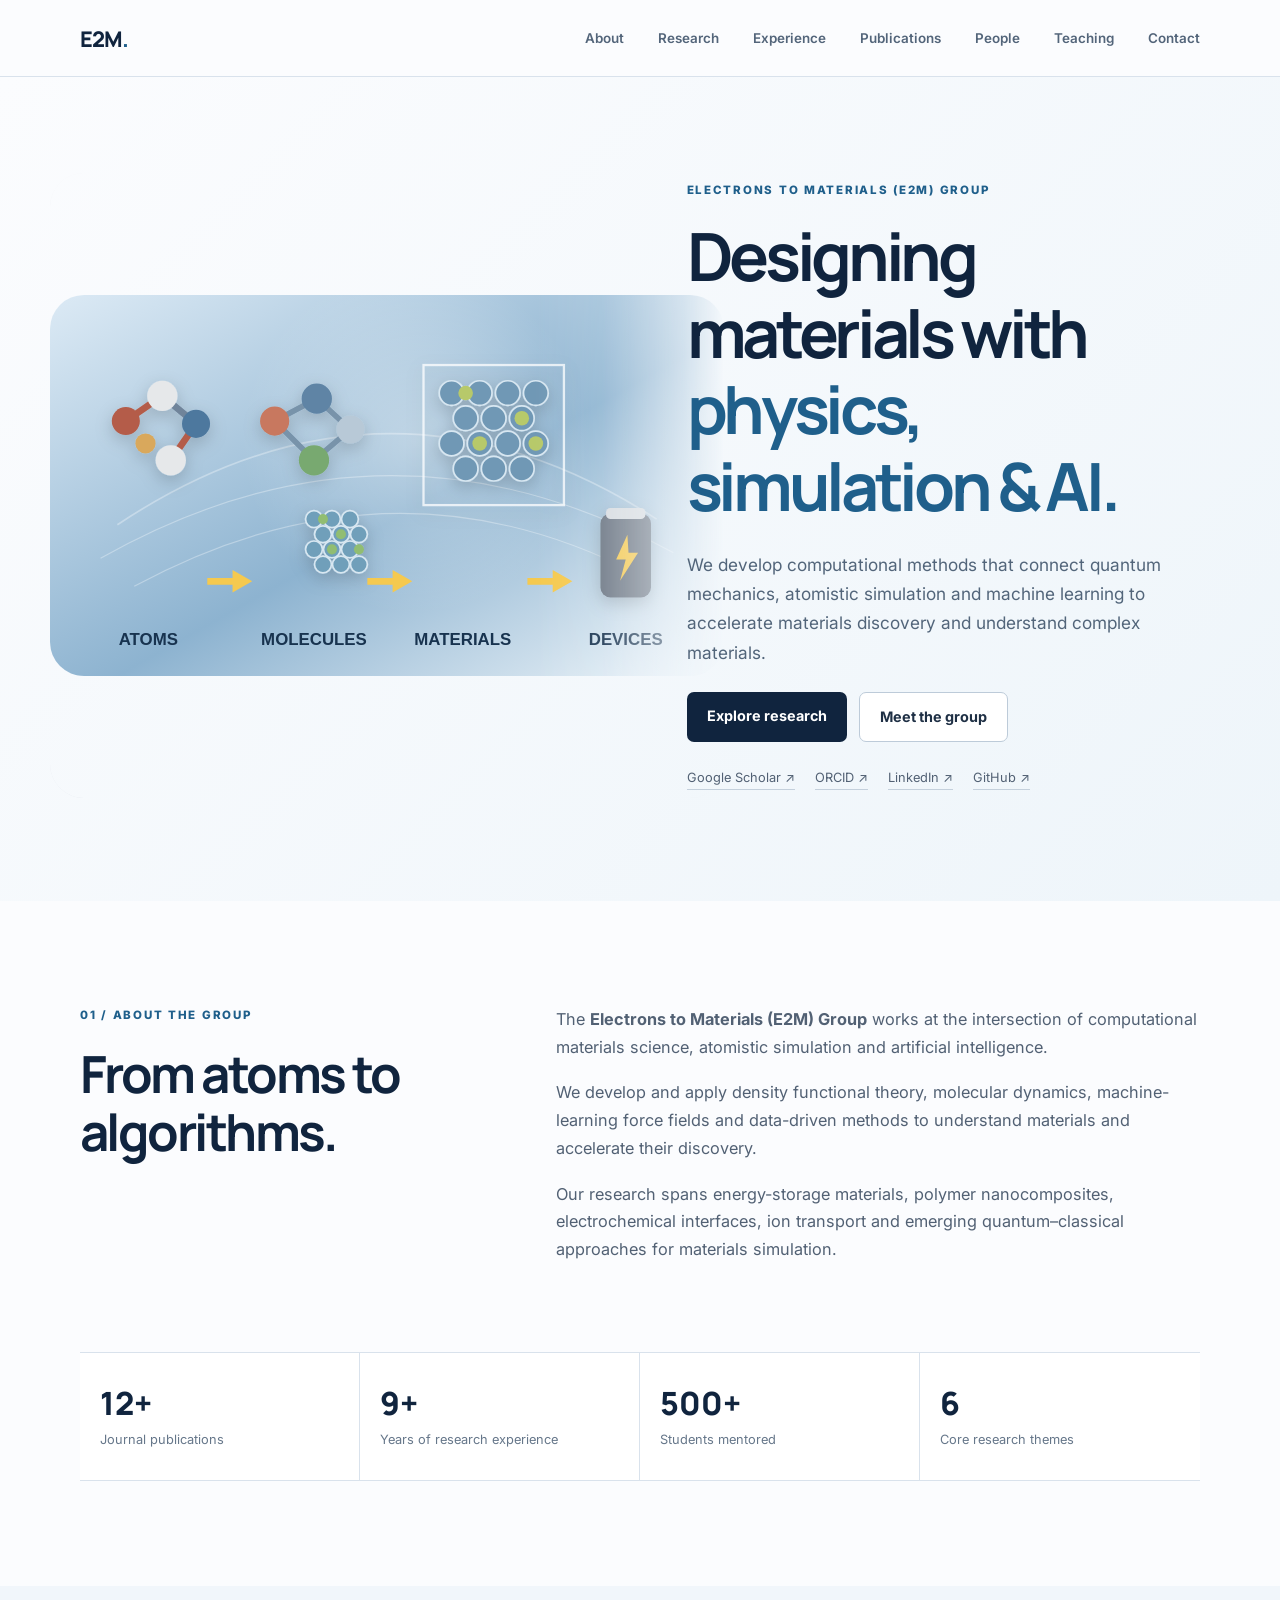
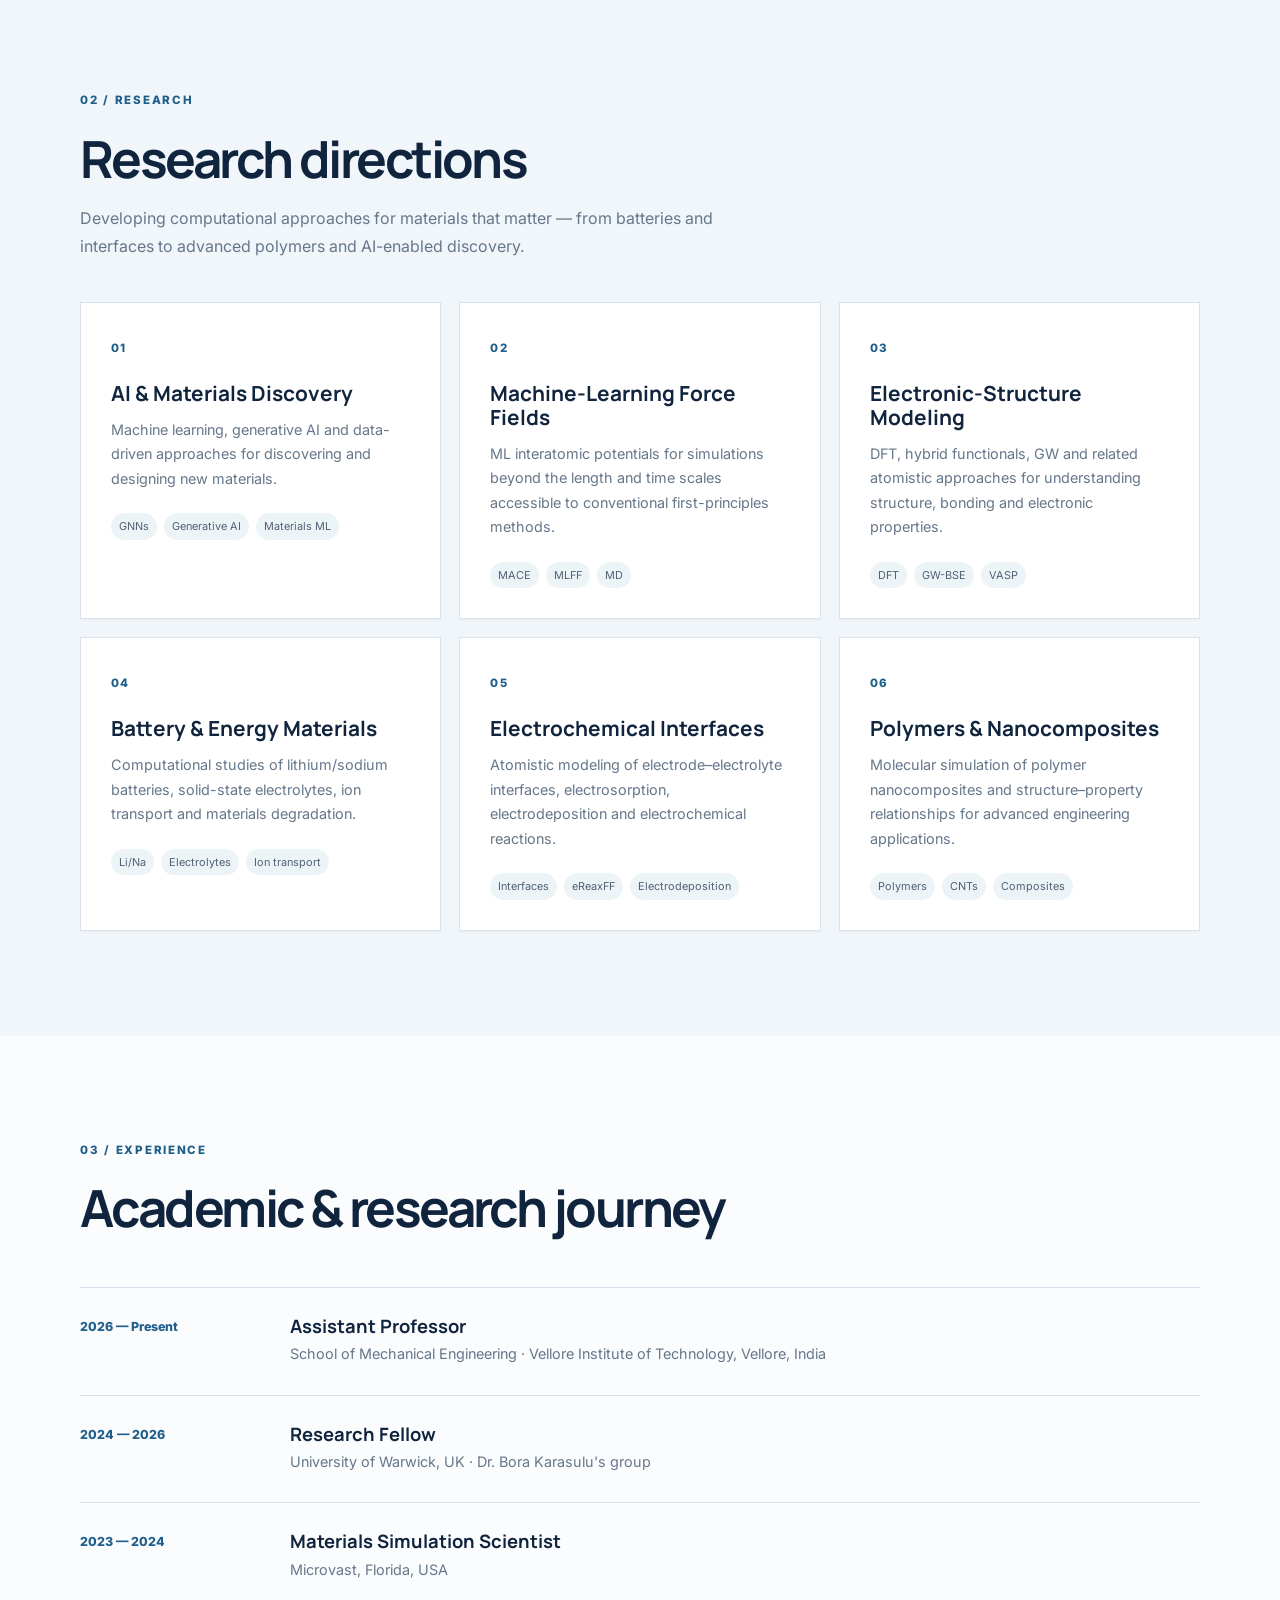
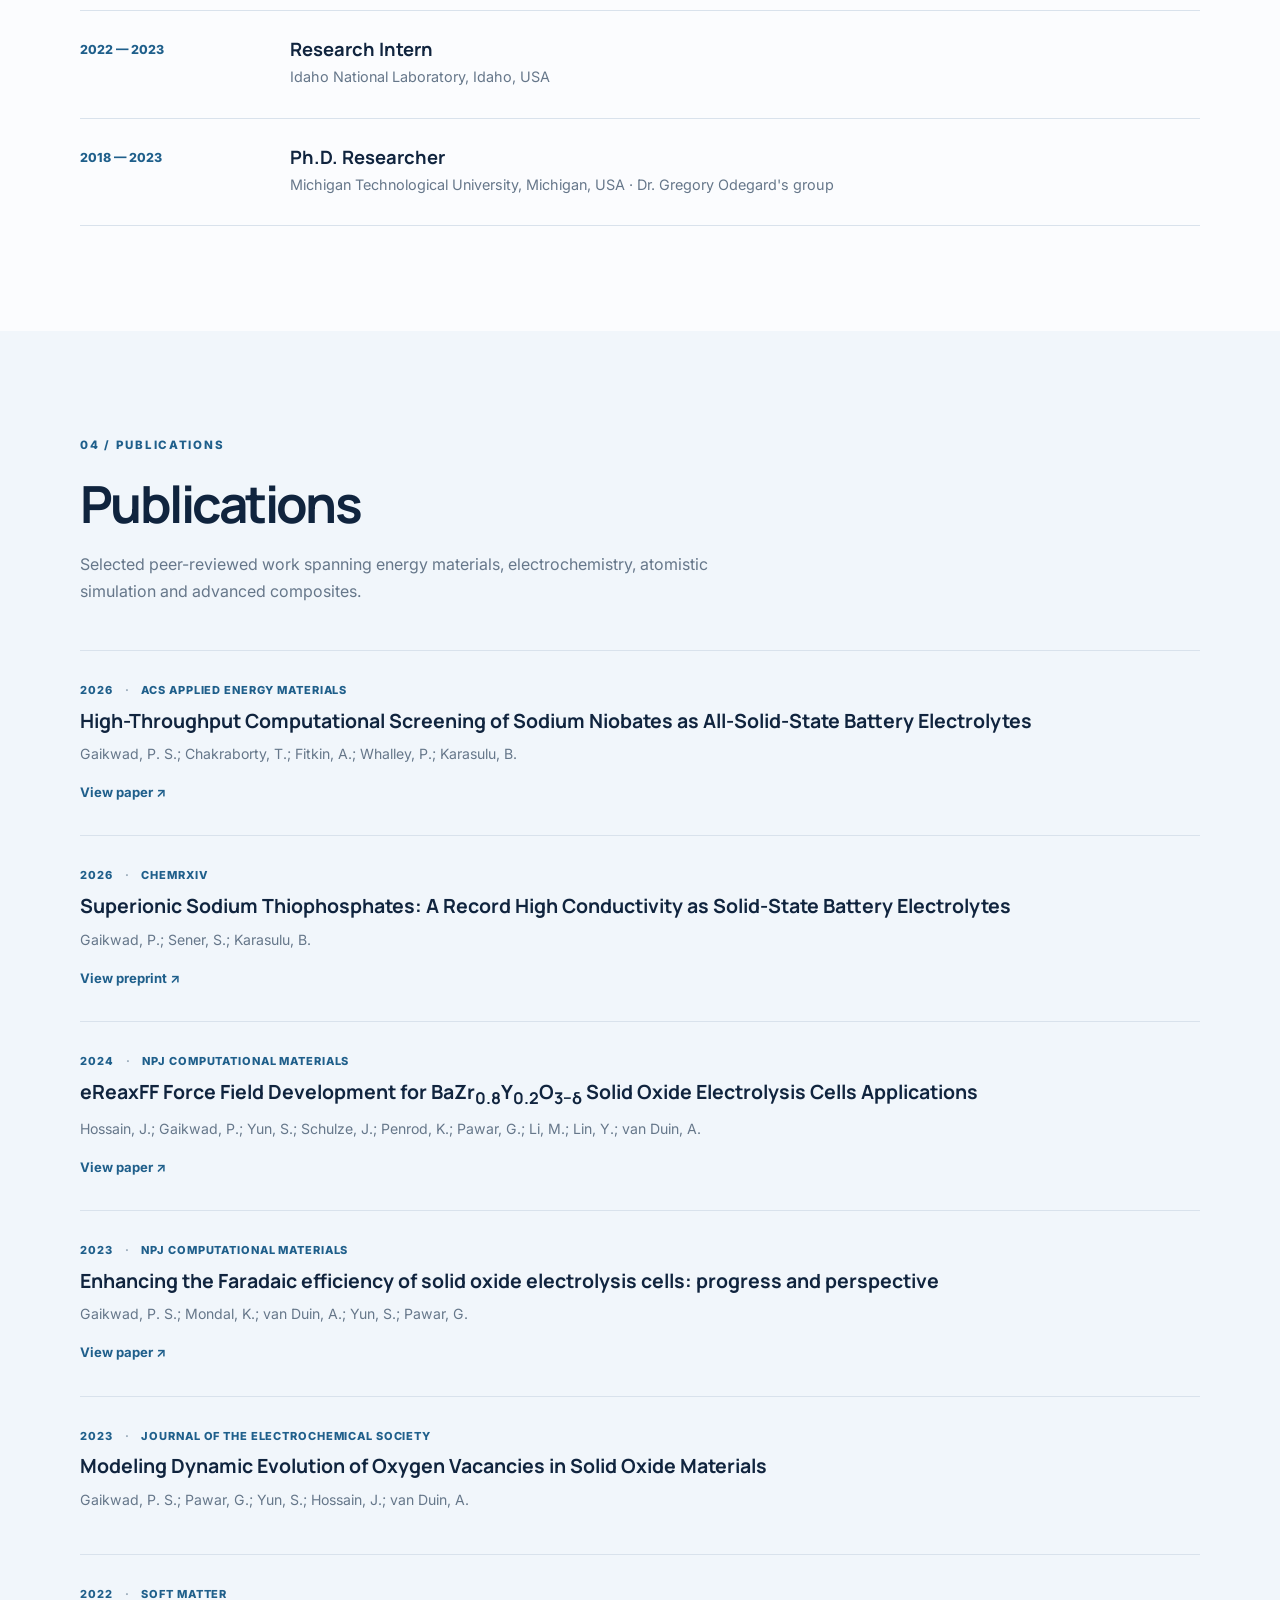
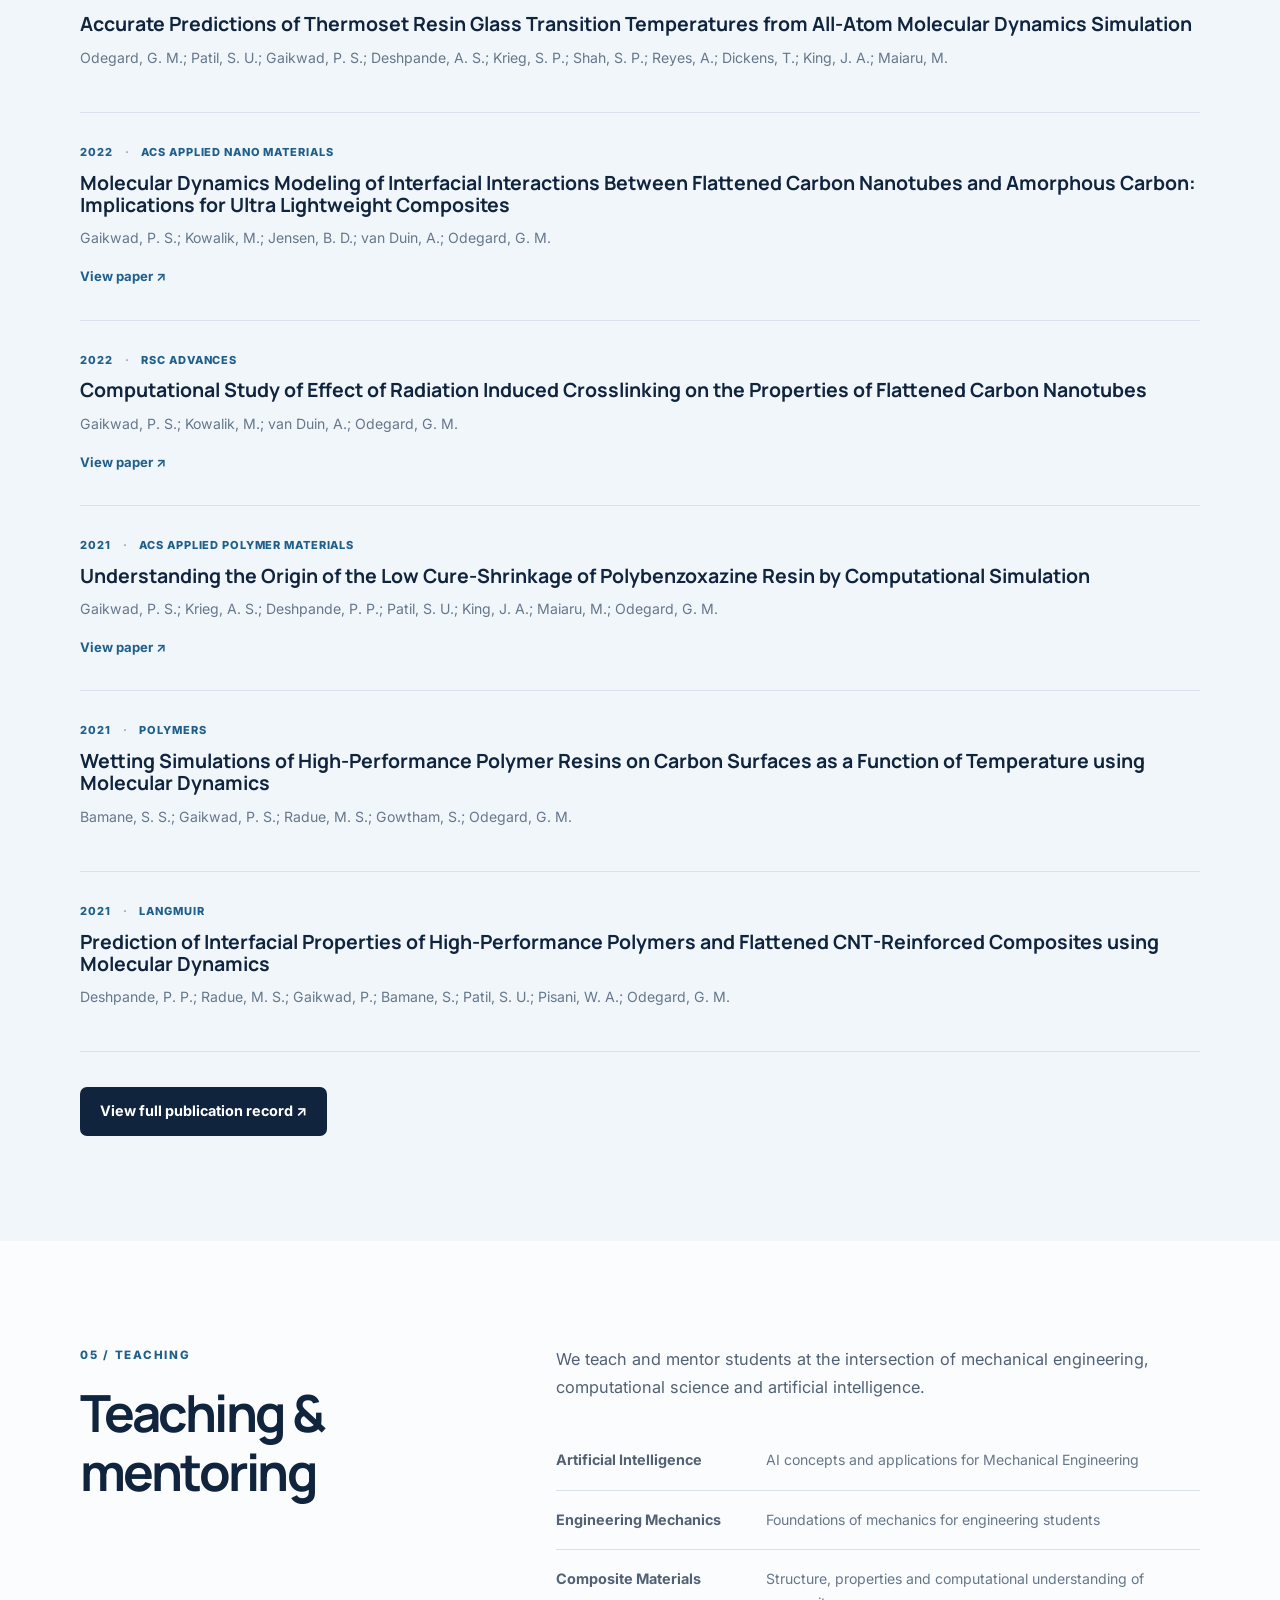
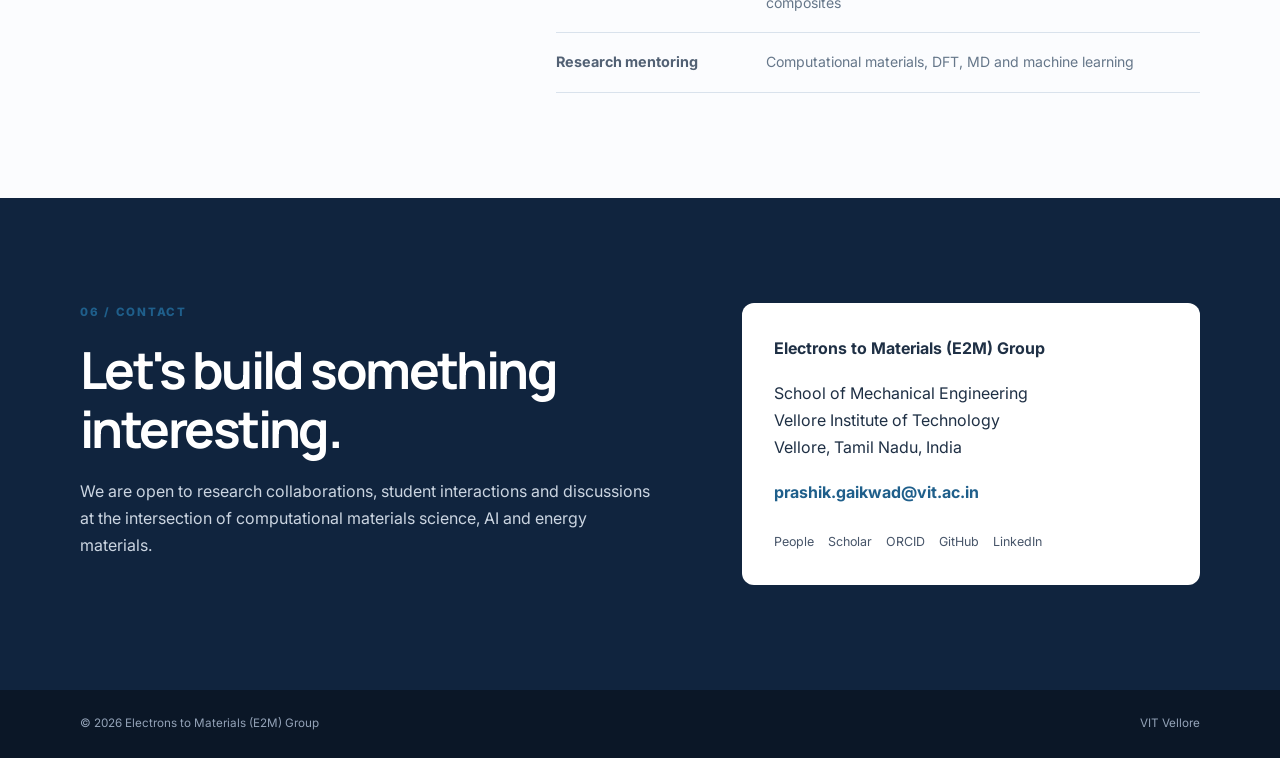
==== commit 21167ee0: "Remove VIT Vellore from E2M hero label and About the Group introduction" ====
--- a/index.html
+++ b/index.html
@@ -1 +1 @@
-<!DOCTYPE html><html lang="en"><head><meta charset="UTF-8"><meta name="viewport" content="width=device-width,initial-scale=1.0"><meta name="description" content="Electrons to Materials (E2M) Group — VIT Vellore. Computational materials science, atomistic simulation, machine learning and AI-enabled materials discovery."><meta name="author" content="Prashik Sunil Gaikwad"><title>Electrons to Materials (E2M) Group | VIT Vellore</title><link rel="stylesheet" href="style.css"><link rel="preconnect" href="https://fonts.googleapis.com"><link rel="preconnect" href="https://fonts.gstatic.com" crossorigin><link href="https://fonts.googleapis.com/css2?family=Inter:wght@400;500;600;700&family=Manrope:wght@600;700;800&display=swap" rel="stylesheet"></head><body><header class="site-header"><nav class="navbar container"><a class="logo" href="#home">E2M<span>.</span></a><button class="menu-toggle" aria-label="Open navigation">☰</button><div class="nav-links"><a href="#about">About</a><a href="#research">Research</a><a href="#experience">Experience</a><a href="#publications">Publications</a><a href="people.html">People</a><a href="#teaching">Teaching</a><a href="#contact">Contact</a></div></nav></header><main><section id="home" class="hero"><div class="container hero-grid"><div class="hero-copy"><p class="eyebrow">ELECTRONS TO MATERIALS (E2M) GROUP · VIT VELLORE</p><h1>Designing materials with <span>physics, simulation & AI.</span></h1><p class="hero-text">We develop computational methods that connect quantum mechanics, atomistic simulation and machine learning to accelerate materials discovery and understand complex materials.</p><div class="hero-actions"><a class="button primary" href="#research">Explore research</a><a class="button secondary" href="people.html">Meet the group</a></div><div class="quick-links"><a href="https://scholar.google.com/citations?user=rSj2llAAAAAJ&hl=en" target="_blank" rel="noopener">Google Scholar ↗</a><a href="https://orcid.org/0000-0001-7951-0115" target="_blank" rel="noopener">ORCID ↗</a><a href="https://www.linkedin.com/in/prashik-gaikwad-ph-d-0b2294a1/" target="_blank" rel="noopener">LinkedIn ↗</a><a href="https://github.com/prashikg" target="_blank" rel="noopener">GitHub ↗</a></div></div><div class="hero-research-visual"><img src="images/atoms-to-materials.svg" alt="Atoms, molecules, materials and devices connected through computational materials science"></div></div></section><section id="about" class="section"><div class="container two-col"><div><p class="section-label">01 / ABOUT THE GROUP</p><h2>From atoms to algorithms.</h2></div><div class="prose"><p>The <strong>Electrons to Materials (E2M) Group</strong> at Vellore Institute of Technology, Vellore, works at the intersection of computational materials science, atomistic simulation and artificial intelligence.</p><p>We develop and apply density functional theory, molecular dynamics, machine-learning force fields and data-driven methods to understand materials and accelerate their discovery.</p><p>Our research spans energy-storage materials, polymer nanocomposites, electrochemical interfaces, ion transport and emerging quantum–classical approaches for materials simulation.</p></div></div><div class="container stats"><div><strong>12+</strong><span>Journal publications</span></div><div><strong>9+</strong><span>Years of research experience</span></div><div><strong>500+</strong><span>Students mentored</span></div><div><strong>6</strong><span>Core research themes</span></div></div></section><section id="research" class="section tinted"><div class="container"><p class="section-label">02 / RESEARCH</p><h2>Research directions</h2><p class="section-intro">Developing computational approaches for materials that matter — from batteries and interfaces to advanced polymers and AI-enabled discovery.</p><div class="research-grid"><article><span class="card-number">01</span><h3>AI & Materials Discovery</h3><p>Machine learning, generative AI and data-driven approaches for discovering and designing new materials.</p><div class="tags"><span>GNNs</span><span>Generative AI</span><span>Materials ML</span></div></article><article><span class="card-number">02</span><h3>Machine-Learning Force Fields</h3><p>ML interatomic potentials for simulations beyond the length and time scales accessible to conventional first-principles methods.</p><div class="tags"><span>MACE</span><span>MLFF</span><span>MD</span></div></article><article><span class="card-number">03</span><h3>Electronic-Structure Modeling</h3><p>DFT, hybrid functionals, GW and related atomistic approaches for understanding structure, bonding and electronic properties.</p><div class="tags"><span>DFT</span><span>GW-BSE</span><span>VASP</span></div></article><article><span class="card-number">04</span><h3>Battery & Energy Materials</h3><p>Computational studies of lithium/sodium batteries, solid-state electrolytes, ion transport and materials degradation.</p><div class="tags"><span>Li/Na</span><span>Electrolytes</span><span>Ion transport</span></div></article><article><span class="card-number">05</span><h3>Electrochemical Interfaces</h3><p>Atomistic modeling of electrode–electrolyte interfaces, electrosorption, electrodeposition and electrochemical reactions.</p><div class="tags"><span>Interfaces</span><span>eReaxFF</span><span>Electrodeposition</span></div></article><article><span class="card-number">06</span><h3>Polymers & Nanocomposites</h3><p>Molecular simulation of polymer nanocomposites and structure–property relationships for advanced engineering applications.</p><div class="tags"><span>Polymers</span><span>CNTs</span><span>Composites</span></div></article></div></div></section><section id="experience" class="section"><div class="container"><p class="section-label">03 / EXPERIENCE</p><h2>Academic & research journey</h2><div class="timeline"><div class="timeline-item"><span>2026 — Present</span><div><h3>Assistant Professor</h3><p>School of Mechanical Engineering · Vellore Institute of Technology, Vellore, India</p></div></div><div class="timeline-item"><span>2024 — 2026</span><div><h3>Research Fellow</h3><p>University of Warwick, UK · Dr. Bora Karasulu's group</p></div></div><div class="timeline-item"><span>2023 — 2024</span><div><h3>Materials Simulation Scientist</h3><p>Microvast, Florida, USA</p></div></div><div class="timeline-item"><span>2022 — 2023</span><div><h3>Research Intern</h3><p>Idaho National Laboratory, Idaho, USA</p></div></div><div class="timeline-item"><span>2018 — 2023</span><div><h3>Ph.D. Researcher</h3><p>Michigan Technological University, Michigan, USA · Dr. Gregory Odegard's group</p></div></div></div></div></section><section id="publications" class="section tinted"><div class="container"><p class="section-label">04 / PUBLICATIONS</p><h2>Publications</h2><p class="section-intro">Selected peer-reviewed work spanning energy materials, electrochemistry, atomistic simulation and advanced composites.</p><div class="publication-list"><article class="pub-item"><div class="pub-meta"><span>2026</span><span>ACS Applied Energy Materials</span></div><h3>High-Throughput Computational Screening of Sodium Niobates as All-Solid-State Battery Electrolytes</h3><p>Gaikwad, P. S.; Chakraborty, T.; Fitkin, A.; Whalley, P.; Karasulu, B.</p><a href="https://pubs.acs.org/doi/10.1021/acsaem.6c01299" target="_blank" rel="noopener">View paper ↗</a></article><article class="pub-item"><div class="pub-meta"><span>2026</span><span>ChemRxiv</span></div><h3>Superionic Sodium Thiophosphates: A Record High Conductivity as Solid-State Battery Electrolytes</h3><p>Gaikwad, P.; Sener, S.; Karasulu, B.</p><a href="https://chemrxiv.org/doi/abs/10.26434/chemrxiv.15006662/v1" target="_blank" rel="noopener">View preprint ↗</a></article><article class="pub-item"><div class="pub-meta"><span>2024</span><span>npj Computational Materials</span></div><h3>eReaxFF Force Field Development for BaZr<sub>0.8</sub>Y<sub>0.2</sub>O<sub>3−δ</sub> Solid Oxide Electrolysis Cells Applications</h3><p>Hossain, J.; Gaikwad, P.; Yun, S.; Schulze, J.; Penrod, K.; Pawar, G.; Li, M.; Lin, Y.; van Duin, A.</p><a href="https://doi.org/10.1038/s41524-024-01268-9" target="_blank" rel="noopener">View paper ↗</a></article><article class="pub-item"><div class="pub-meta"><span>2023</span><span>npj Computational Materials</span></div><h3>Enhancing the Faradaic efficiency of solid oxide electrolysis cells: progress and perspective</h3><p>Gaikwad, P. S.; Mondal, K.; van Duin, A.; Yun, S.; Pawar, G.</p><a href="https://doi.org/10.1038/s41524-023-01044-1" target="_blank" rel="noopener">View paper ↗</a></article><article class="pub-item"><div class="pub-meta"><span>2023</span><span>Journal of The Electrochemical Society</span></div><h3>Modeling Dynamic Evolution of Oxygen Vacancies in Solid Oxide Materials</h3><p>Gaikwad, P. S.; Pawar, G.; Yun, S.; Hossain, J.; van Duin, A.</p></article><article class="pub-item"><div class="pub-meta"><span>2022</span><span>Soft Matter</span></div><h3>Accurate Predictions of Thermoset Resin Glass Transition Temperatures from All-Atom Molecular Dynamics Simulation</h3><p>Odegard, G. M.; Patil, S. U.; Gaikwad, P. S.; Deshpande, A. S.; Krieg, S. P.; Shah, S. P.; Reyes, A.; Dickens, T.; King, J. A.; Maiaru, M.</p></article><article class="pub-item"><div class="pub-meta"><span>2022</span><span>ACS Applied Nano Materials</span></div><h3>Molecular Dynamics Modeling of Interfacial Interactions Between Flattened Carbon Nanotubes and Amorphous Carbon: Implications for Ultra Lightweight Composites</h3><p>Gaikwad, P. S.; Kowalik, M.; Jensen, B. D.; van Duin, A.; Odegard, G. M.</p><a href="https://doi.org/10.1021/acsanm.2c01280" target="_blank" rel="noopener">View paper ↗</a></article><article class="pub-item"><div class="pub-meta"><span>2022</span><span>RSC Advances</span></div><h3>Computational Study of Effect of Radiation Induced Crosslinking on the Properties of Flattened Carbon Nanotubes</h3><p>Gaikwad, P. S.; Kowalik, M.; van Duin, A.; Odegard, G. M.</p><a href="https://doi.org/10.1039/D2RA05550C" target="_blank" rel="noopener">View paper ↗</a></article><article class="pub-item"><div class="pub-meta"><span>2021</span><span>ACS Applied Polymer Materials</span></div><h3>Understanding the Origin of the Low Cure-Shrinkage of Polybenzoxazine Resin by Computational Simulation</h3><p>Gaikwad, P. S.; Krieg, A. S.; Deshpande, P. P.; Patil, S. U.; King, J. A.; Maiaru, M.; Odegard, G. M.</p><a href="https://doi.org/10.1021/acsapm.1c01070" target="_blank" rel="noopener">View paper ↗</a></article><article class="pub-item"><div class="pub-meta"><span>2021</span><span>Polymers</span></div><h3>Wetting Simulations of High-Performance Polymer Resins on Carbon Surfaces as a Function of Temperature using Molecular Dynamics</h3><p>Bamane, S. S.; Gaikwad, P. S.; Radue, M. S.; Gowtham, S.; Odegard, G. M.</p></article><article class="pub-item"><div class="pub-meta"><span>2021</span><span>Langmuir</span></div><h3>Prediction of Interfacial Properties of High-Performance Polymers and Flattened CNT-Reinforced Composites using Molecular Dynamics</h3><p>Deshpande, P. P.; Radue, M. S.; Gaikwad, P.; Bamane, S.; Patil, S. U.; Pisani, W. A.; Odegard, G. M.</p></article></div><div class="publication-footer"><a class="button primary" href="https://scholar.google.com/citations?user=rSj2llAAAAAJ&hl=en" target="_blank" rel="noopener">View full publication record ↗</a></div></div></section><section id="teaching" class="section"><div class="container two-col"><div><p class="section-label">05 / TEACHING</p><h2>Teaching & mentoring</h2></div><div class="prose"><p>We teach and mentor students at the intersection of mechanical engineering, computational science and artificial intelligence.</p><div class="teaching-list"><div><strong>Artificial Intelligence</strong><span>AI concepts and applications for Mechanical Engineering</span></div><div><strong>Engineering Mechanics</strong><span>Foundations of mechanics for engineering students</span></div><div><strong>Composite Materials</strong><span>Structure, properties and computational understanding of composites</span></div><div><strong>Research mentoring</strong><span>Computational materials, DFT, MD and machine learning</span></div></div></div></div></section><section id="contact" class="contact"><div class="container contact-grid"><div><p class="section-label">06 / CONTACT</p><h2>Let's build something interesting.</h2><p>We are open to research collaborations, student interactions and discussions at the intersection of computational materials science, AI and energy materials.</p></div><div class="contact-card"><p><strong>Electrons to Materials (E2M) Group</strong></p><p>School of Mechanical Engineering<br>Vellore Institute of Technology<br>Vellore, Tamil Nadu, India</p><a class="email" href="mailto:prashik.gaikwad@vit.ac.in">prashik.gaikwad@vit.ac.in</a><div class="socials"><a href="people.html">People</a><a href="https://scholar.google.com/citations?user=rSj2llAAAAAJ&hl=en" target="_blank" rel="noopener">Scholar</a><a href="https://orcid.org/0000-0001-7951-0115" target="_blank" rel="noopener">ORCID</a><a href="https://github.com/prashikg" target="_blank" rel="noopener">GitHub</a><a href="https://www.linkedin.com/in/prashik-gaikwad-ph-d-0b2294a1/" target="_blank" rel="noopener">LinkedIn</a></div></div></div></section></main><footer><div class="container"><span>© 2026 Electrons to Materials (E2M) Group</span><span>VIT Vellore</span></div></footer><script>const b=document.querySelector('.menu-toggle'),n=document.querySelector('.nav-links');b?.addEventListener('click',()=>n.classList.toggle('open'));document.querySelectorAll('.nav-links a').forEach(a=>a.addEventListener('click',()=>n.classList.remove('open')));</script></body></html>+<!DOCTYPE html><html lang="en"><head><meta charset="UTF-8"><meta name="viewport" content="width=device-width,initial-scale=1.0"><meta name="description" content="Electrons to Materials (E2M) Group — Computational materials science, atomistic simulation, machine learning and AI-enabled materials discovery."><meta name="author" content="Prashik Sunil Gaikwad"><title>Electrons to Materials (E2M) Group</title><link rel="stylesheet" href="style.css"><link rel="preconnect" href="https://fonts.googleapis.com"><link rel="preconnect" href="https://fonts.gstatic.com" crossorigin><link href="https://fonts.googleapis.com/css2?family=Inter:wght@400;500;600;700&family=Manrope:wght@600;700;800&display=swap" rel="stylesheet"></head><body><header class="site-header"><nav class="navbar container"><a class="logo" href="#home">E2M<span>.</span></a><button class="menu-toggle" aria-label="Open navigation">☰</button><div class="nav-links"><a href="#about">About</a><a href="#research">Research</a><a href="#experience">Experience</a><a href="#publications">Publications</a><a href="people.html">People</a><a href="#teaching">Teaching</a><a href="#contact">Contact</a></div></nav></header><main><section id="home" class="hero"><div class="container hero-grid"><div class="hero-copy"><p class="eyebrow">ELECTRONS TO MATERIALS (E2M) GROUP</p><h1>Designing materials with <span>physics, simulation & AI.</span></h1><p class="hero-text">We develop computational methods that connect quantum mechanics, atomistic simulation and machine learning to accelerate materials discovery and understand complex materials.</p><div class="hero-actions"><a class="button primary" href="#research">Explore research</a><a class="button secondary" href="people.html">Meet the group</a></div><div class="quick-links"><a href="https://scholar.google.com/citations?user=rSj2llAAAAAJ&hl=en" target="_blank" rel="noopener">Google Scholar ↗</a><a href="https://orcid.org/0000-0001-7951-0115" target="_blank" rel="noopener">ORCID ↗</a><a href="https://www.linkedin.com/in/prashik-gaikwad-ph-d-0b2294a1/" target="_blank" rel="noopener">LinkedIn ↗</a><a href="https://github.com/prashikg" target="_blank" rel="noopener">GitHub ↗</a></div></div><div class="hero-research-visual"><img src="images/atoms-to-materials.svg" alt="Atoms, molecules, materials and devices connected through computational materials science"></div></div></section><section id="about" class="section"><div class="container two-col"><div><p class="section-label">01 / ABOUT THE GROUP</p><h2>From atoms to algorithms.</h2></div><div class="prose"><p>The <strong>Electrons to Materials (E2M) Group</strong> works at the intersection of computational materials science, atomistic simulation and artificial intelligence.</p><p>We develop and apply density functional theory, molecular dynamics, machine-learning force fields and data-driven methods to understand materials and accelerate their discovery.</p><p>Our research spans energy-storage materials, polymer nanocomposites, electrochemical interfaces, ion transport and emerging quantum–classical approaches for materials simulation.</p></div></div><div class="container stats"><div><strong>12+</strong><span>Journal publications</span></div><div><strong>9+</strong><span>Years of research experience</span></div><div><strong>500+</strong><span>Students mentored</span></div><div><strong>6</strong><span>Core research themes</span></div></div></section><section id="research" class="section tinted"><div class="container"><p class="section-label">02 / RESEARCH</p><h2>Research directions</h2><p class="section-intro">Developing computational approaches for materials that matter — from batteries and interfaces to advanced polymers and AI-enabled discovery.</p><div class="research-grid"><article><span class="card-number">01</span><h3>AI & Materials Discovery</h3><p>Machine learning, generative AI and data-driven approaches for discovering and designing new materials.</p><div class="tags"><span>GNNs</span><span>Generative AI</span><span>Materials ML</span></div></article><article><span class="card-number">02</span><h3>Machine-Learning Force Fields</h3><p>ML interatomic potentials for simulations beyond the length and time scales accessible to conventional first-principles methods.</p><div class="tags"><span>MACE</span><span>MLFF</span><span>MD</span></div></article><article><span class="card-number">03</span><h3>Electronic-Structure Modeling</h3><p>DFT, hybrid functionals, GW and related atomistic approaches for understanding structure, bonding and electronic properties.</p><div class="tags"><span>DFT</span><span>GW-BSE</span><span>VASP</span></div></article><article><span class="card-number">04</span><h3>Battery & Energy Materials</h3><p>Computational studies of lithium/sodium batteries, solid-state electrolytes, ion transport and materials degradation.</p><div class="tags"><span>Li/Na</span><span>Electrolytes</span><span>Ion transport</span></div></article><article><span class="card-number">05</span><h3>Electrochemical Interfaces</h3><p>Atomistic modeling of electrode–electrolyte interfaces, electrosorption, electrodeposition and electrochemical reactions.</p><div class="tags"><span>Interfaces</span><span>eReaxFF</span><span>Electrodeposition</span></div></article><article><span class="card-number">06</span><h3>Polymers & Nanocomposites</h3><p>Molecular simulation of polymer nanocomposites and structure–property relationships for advanced engineering applications.</p><div class="tags"><span>Polymers</span><span>CNTs</span><span>Composites</span></div></article></div></div></section><section id="experience" class="section"><div class="container"><p class="section-label">03 / EXPERIENCE</p><h2>Academic & research journey</h2><div class="timeline"><div class="timeline-item"><span>2026 — Present</span><div><h3>Assistant Professor</h3><p>School of Mechanical Engineering · Vellore Institute of Technology, Vellore, India</p></div></div><div class="timeline-item"><span>2024 — 2026</span><div><h3>Research Fellow</h3><p>University of Warwick, UK · Dr. Bora Karasulu's group</p></div></div><div class="timeline-item"><span>2023 — 2024</span><div><h3>Materials Simulation Scientist</h3><p>Microvast, Florida, USA</p></div></div><div class="timeline-item"><span>2022 — 2023</span><div><h3>Research Intern</h3><p>Idaho National Laboratory, Idaho, USA</p></div></div><div class="timeline-item"><span>2018 — 2023</span><div><h3>Ph.D. Researcher</h3><p>Michigan Technological University, Michigan, USA · Dr. Gregory Odegard's group</p></div></div></div></div></section><section id="publications" class="section tinted"><div class="container"><p class="section-label">04 / PUBLICATIONS</p><h2>Publications</h2><p class="section-intro">Selected peer-reviewed work spanning energy materials, electrochemistry, atomistic simulation and advanced composites.</p><div class="publication-list"><article class="pub-item"><div class="pub-meta"><span>2026</span><span>ACS Applied Energy Materials</span></div><h3>High-Throughput Computational Screening of Sodium Niobates as All-Solid-State Battery Electrolytes</h3><p>Gaikwad, P. S.; Chakraborty, T.; Fitkin, A.; Whalley, P.; Karasulu, B.</p><a href="https://pubs.acs.org/doi/10.1021/acsaem.6c01299" target="_blank" rel="noopener">View paper ↗</a></article><article class="pub-item"><div class="pub-meta"><span>2026</span><span>ChemRxiv</span></div><h3>Superionic Sodium Thiophosphates: A Record High Conductivity as Solid-State Battery Electrolytes</h3><p>Gaikwad, P.; Sener, S.; Karasulu, B.</p><a href="https://chemrxiv.org/doi/abs/10.26434/chemrxiv.15006662/v1" target="_blank" rel="noopener">View preprint ↗</a></article><article class="pub-item"><div class="pub-meta"><span>2024</span><span>npj Computational Materials</span></div><h3>eReaxFF Force Field Development for BaZr<sub>0.8</sub>Y<sub>0.2</sub>O<sub>3−δ</sub> Solid Oxide Electrolysis Cells Applications</h3><p>Hossain, J.; Gaikwad, P.; Yun, S.; Schulze, J.; Penrod, K.; Pawar, G.; Li, M.; Lin, Y.; van Duin, A.</p><a href="https://doi.org/10.1038/s41524-024-01268-9" target="_blank" rel="noopener">View paper ↗</a></article><article class="pub-item"><div class="pub-meta"><span>2023</span><span>npj Computational Materials</span></div><h3>Enhancing the Faradaic efficiency of solid oxide electrolysis cells: progress and perspective</h3><p>Gaikwad, P. S.; Mondal, K.; van Duin, A.; Yun, S.; Pawar, G.</p><a href="https://doi.org/10.1038/s41524-023-01044-1" target="_blank" rel="noopener">View paper ↗</a></article><article class="pub-item"><div class="pub-meta"><span>2023</span><span>Journal of The Electrochemical Society</span></div><h3>Modeling Dynamic Evolution of Oxygen Vacancies in Solid Oxide Materials</h3><p>Gaikwad, P. S.; Pawar, G.; Yun, S.; Hossain, J.; van Duin, A.</p></article><article class="pub-item"><div class="pub-meta"><span>2022</span><span>Soft Matter</span></div><h3>Accurate Predictions of Thermoset Resin Glass Transition Temperatures from All-Atom Molecular Dynamics Simulation</h3><p>Odegard, G. M.; Patil, S. U.; Gaikwad, P. S.; Deshpande, A. S.; Krieg, S. P.; Shah, S. P.; Reyes, A.; Dickens, T.; King, J. A.; Maiaru, M.</p></article><article class="pub-item"><div class="pub-meta"><span>2022</span><span>ACS Applied Nano Materials</span></div><h3>Molecular Dynamics Modeling of Interfacial Interactions Between Flattened Carbon Nanotubes and Amorphous Carbon: Implications for Ultra Lightweight Composites</h3><p>Gaikwad, P. S.; Kowalik, M.; Jensen, B. D.; van Duin, A.; Odegard, G. M.</p><a href="https://doi.org/10.1021/acsanm.2c01280" target="_blank" rel="noopener">View paper ↗</a></article><article class="pub-item"><div class="pub-meta"><span>2022</span><span>RSC Advances</span></div><h3>Computational Study of Effect of Radiation Induced Crosslinking on the Properties of Flattened Carbon Nanotubes</h3><p>Gaikwad, P. S.; Kowalik, M.; van Duin, A.; Odegard, G. M.</p><a href="https://doi.org/10.1039/D2RA05550C" target="_blank" rel="noopener">View paper ↗</a></article><article class="pub-item"><div class="pub-meta"><span>2021</span><span>ACS Applied Polymer Materials</span></div><h3>Understanding the Origin of the Low Cure-Shrinkage of Polybenzoxazine Resin by Computational Simulation</h3><p>Gaikwad, P. S.; Krieg, A. S.; Deshpande, P. P.; Patil, S. U.; King, J. A.; Maiaru, M.; Odegard, G. M.</p><a href="https://doi.org/10.1021/acsapm.1c01070" target="_blank" rel="noopener">View paper ↗</a></article><article class="pub-item"><div class="pub-meta"><span>2021</span><span>Polymers</span></div><h3>Wetting Simulations of High-Performance Polymer Resins on Carbon Surfaces as a Function of Temperature using Molecular Dynamics</h3><p>Bamane, S. S.; Gaikwad, P. S.; Radue, M. S.; Gowtham, S.; Odegard, G. M.</p></article><article class="pub-item"><div class="pub-meta"><span>2021</span><span>Langmuir</span></div><h3>Prediction of Interfacial Properties of High-Performance Polymers and Flattened CNT-Reinforced Composites using Molecular Dynamics</h3><p>Deshpande, P. P.; Radue, M. S.; Gaikwad, P.; Bamane, S.; Patil, S. U.; Pisani, W. A.; Odegard, G. M.</p></article></div><div class="publication-footer"><a class="button primary" href="https://scholar.google.com/citations?user=rSj2llAAAAAJ&hl=en" target="_blank" rel="noopener">View full publication record ↗</a></div></div></section><section id="teaching" class="section"><div class="container two-col"><div><p class="section-label">05 / TEACHING</p><h2>Teaching & mentoring</h2></div><div class="prose"><p>We teach and mentor students at the intersection of mechanical engineering, computational science and artificial intelligence.</p><div class="teaching-list"><div><strong>Artificial Intelligence</strong><span>AI concepts and applications for Mechanical Engineering</span></div><div><strong>Engineering Mechanics</strong><span>Foundations of mechanics for engineering students</span></div><div><strong>Composite Materials</strong><span>Structure, properties and computational understanding of composites</span></div><div><strong>Research mentoring</strong><span>Computational materials, DFT, MD and machine learning</span></div></div></div></div></section><section id="contact" class="contact"><div class="container contact-grid"><div><p class="section-label">06 / CONTACT</p><h2>Let's build something interesting.</h2><p>We are open to research collaborations, student interactions and discussions at the intersection of computational materials science, AI and energy materials.</p></div><div class="contact-card"><p><strong>Electrons to Materials (E2M) Group</strong></p><p>School of Mechanical Engineering<br>Vellore Institute of Technology<br>Vellore, Tamil Nadu, India</p><a class="email" href="mailto:prashik.gaikwad@vit.ac.in">prashik.gaikwad@vit.ac.in</a><div class="socials"><a href="people.html">People</a><a href="https://scholar.google.com/citations?user=rSj2llAAAAAJ&hl=en" target="_blank" rel="noopener">Scholar</a><a href="https://orcid.org/0000-0001-7951-0115" target="_blank" rel="noopener">ORCID</a><a href="https://github.com/prashikg" target="_blank" rel="noopener">GitHub</a><a href="https://www.linkedin.com/in/prashik-gaikwad-ph-d-0b2294a1/" target="_blank" rel="noopener">LinkedIn</a></div></div></div></section></main><footer><div class="container"><span>© 2026 Electrons to Materials (E2M) Group</span><span>VIT Vellore</span></div></footer><script>const b=document.querySelector('.menu-toggle'),n=document.querySelector('.nav-links');b?.addEventListener('click',()=>n.classList.toggle('open'));document.querySelectorAll('.nav-links a').forEach(a=>a.addEventListener('click',()=>n.classList.remove('open')));</script></body></html>
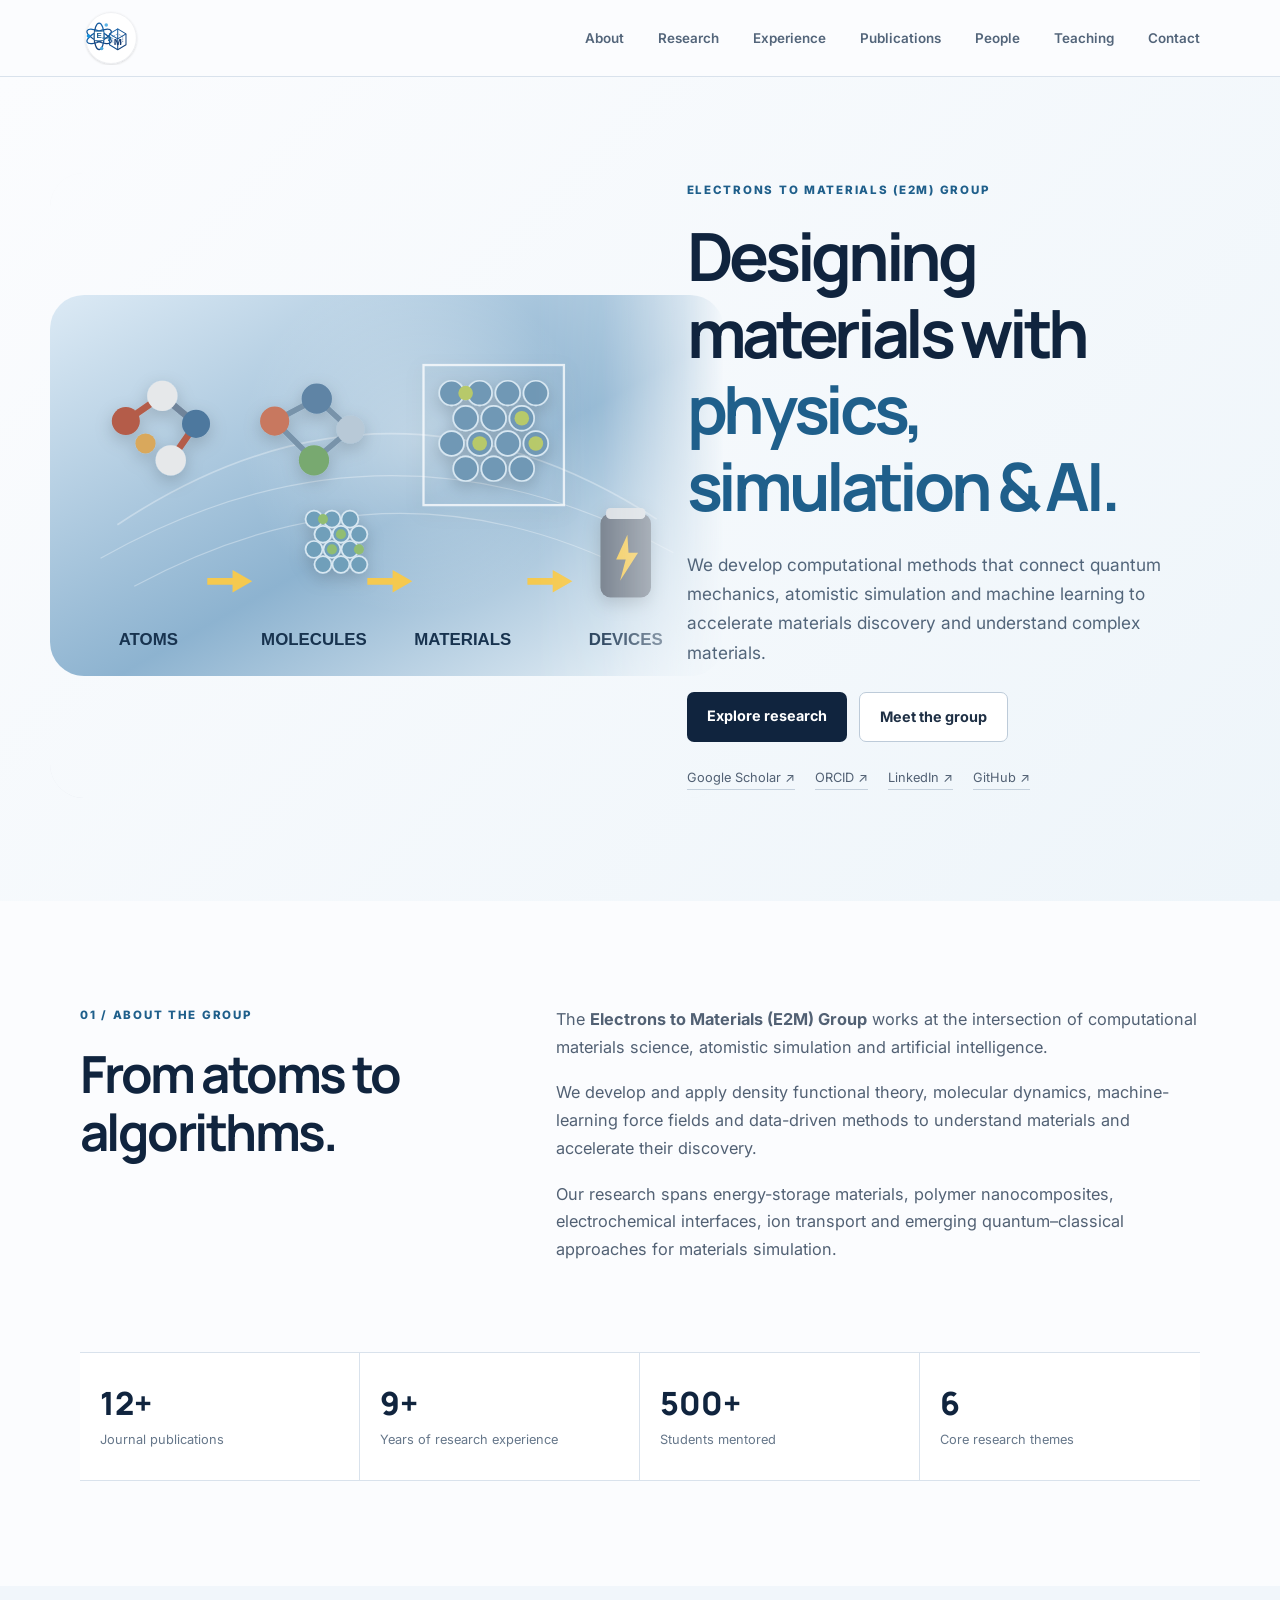
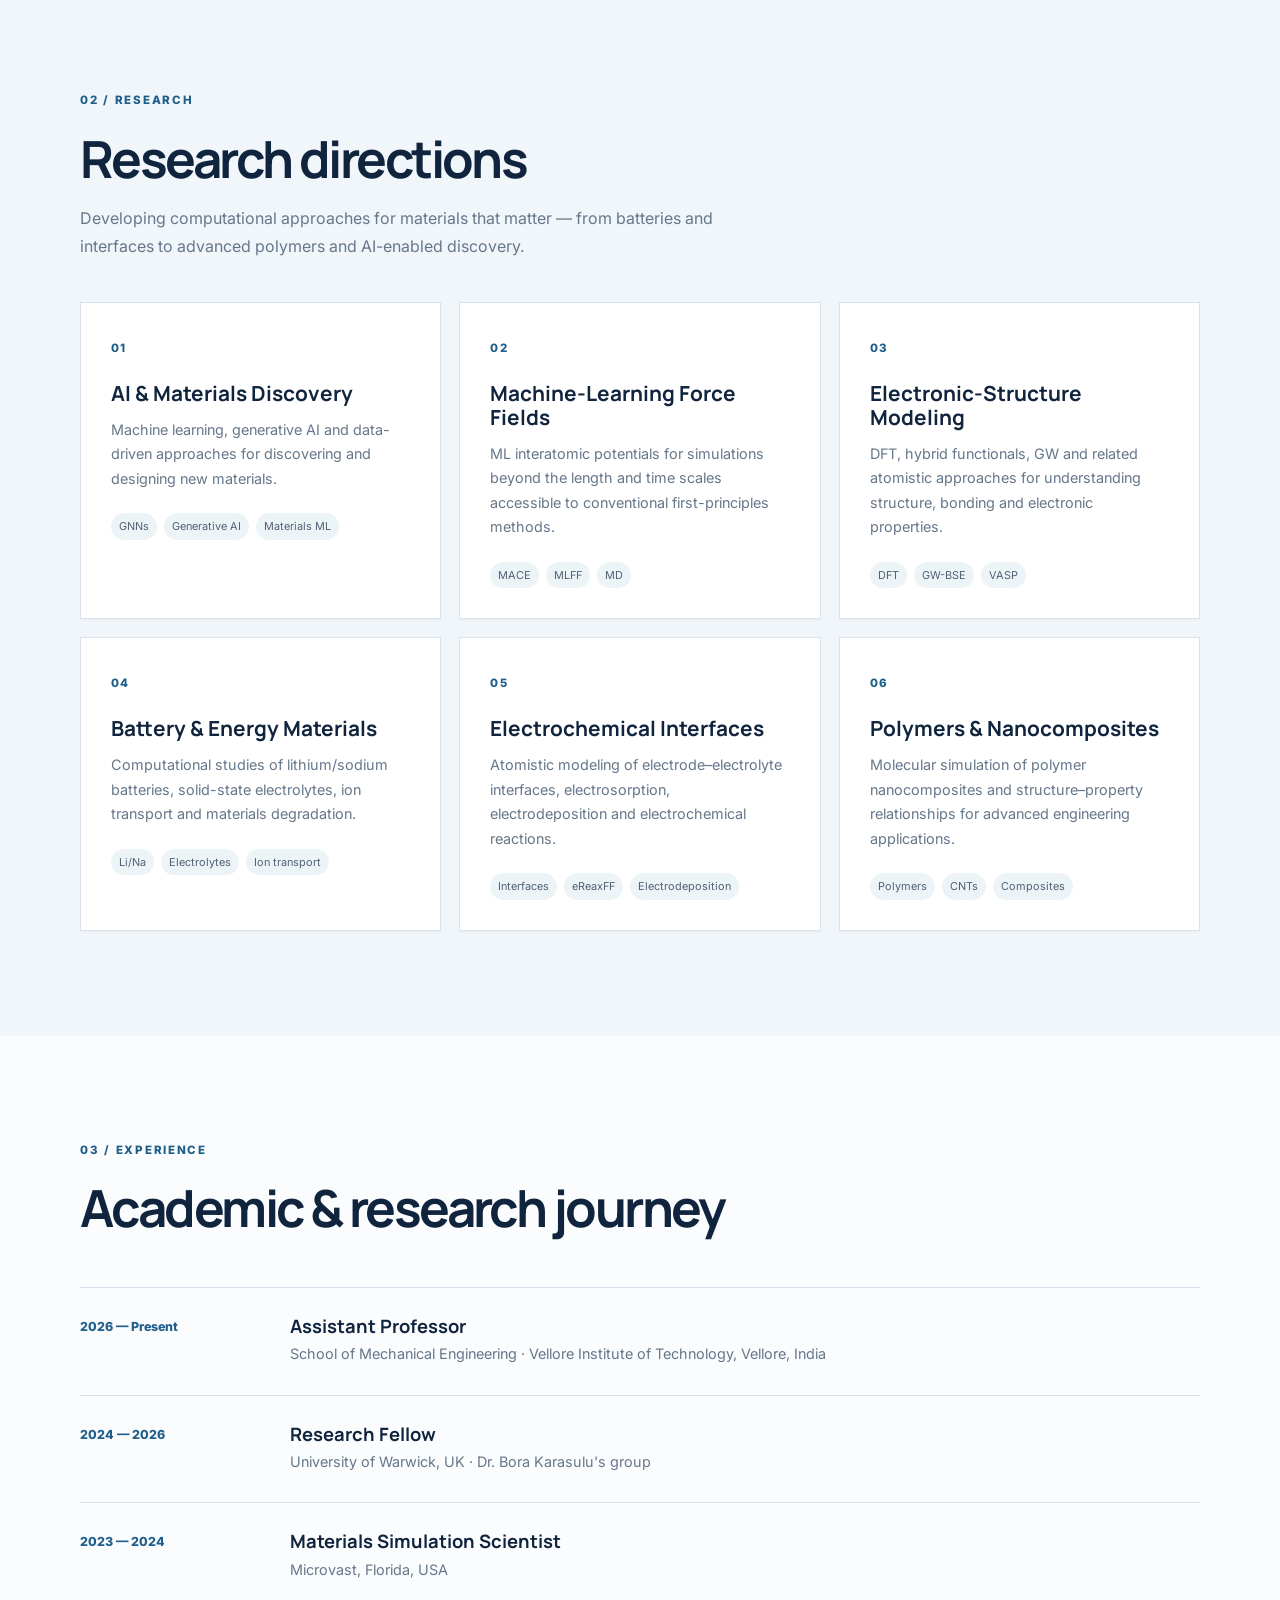
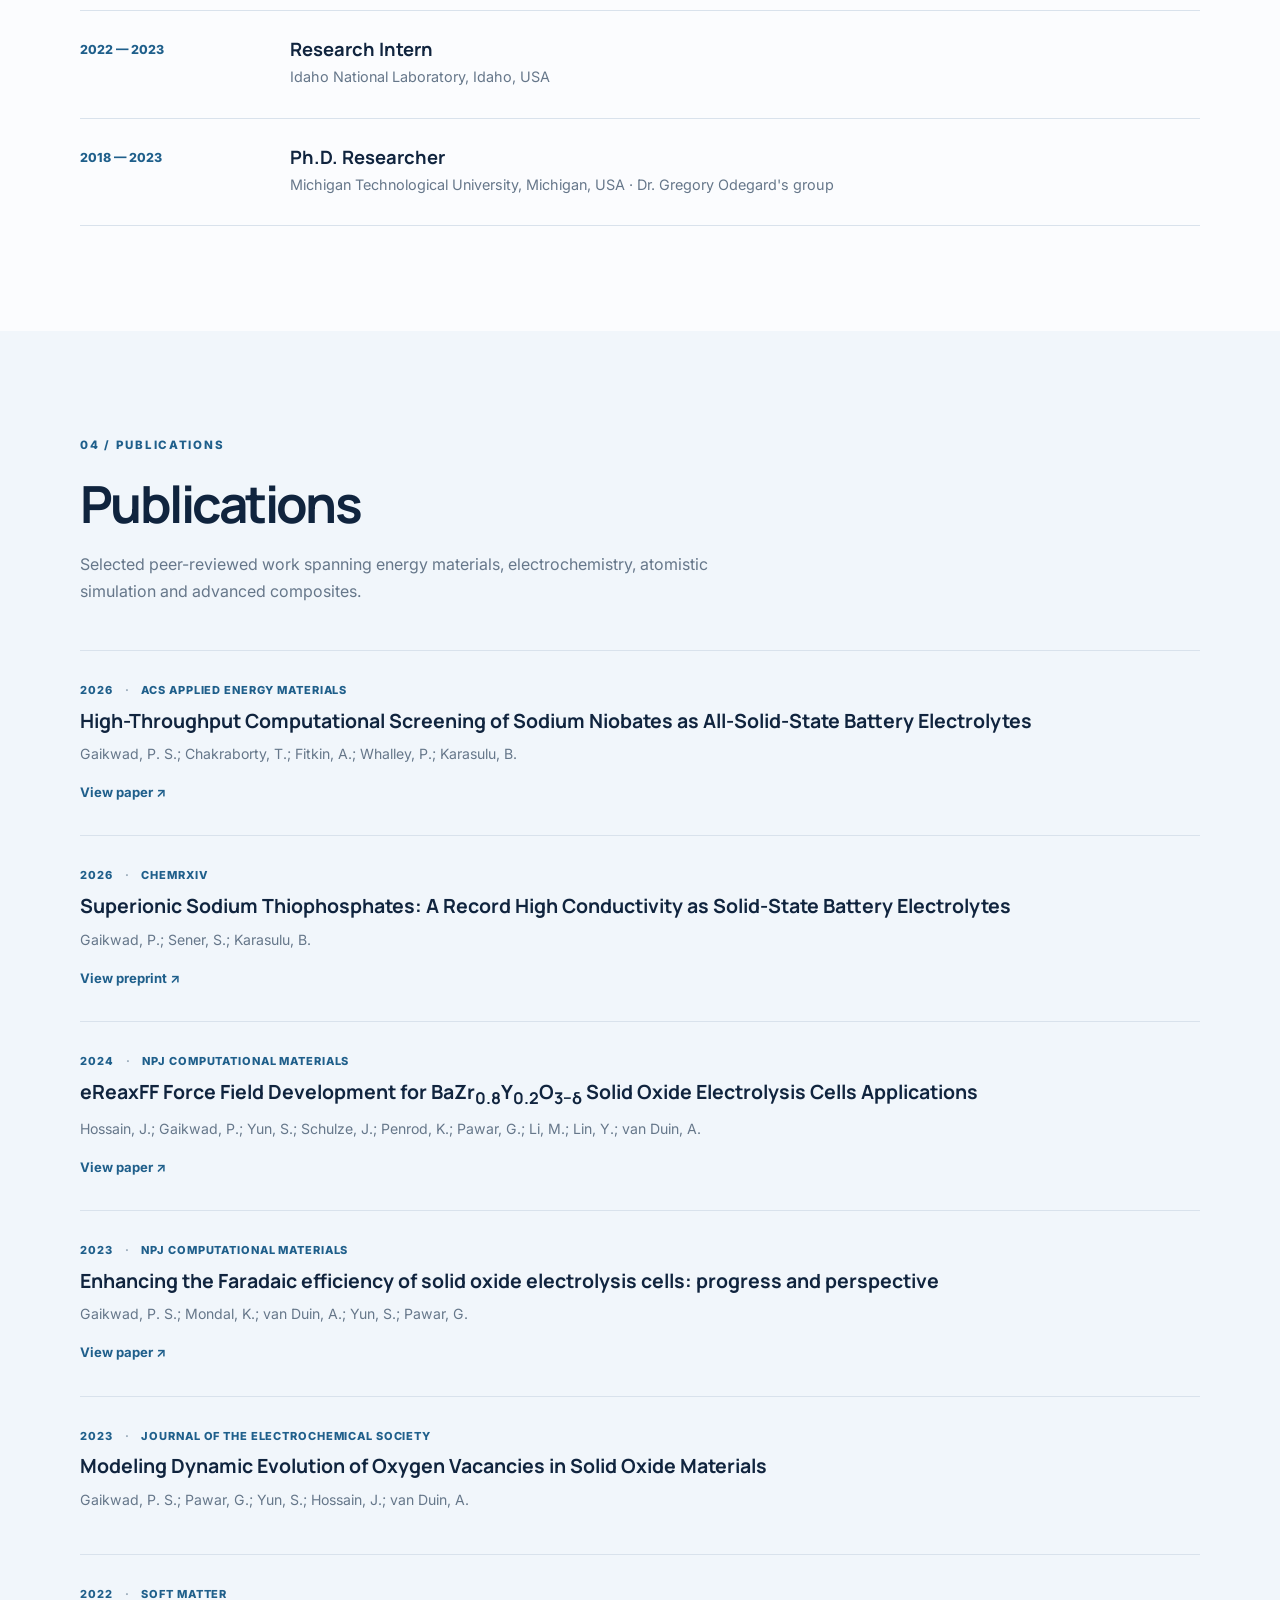
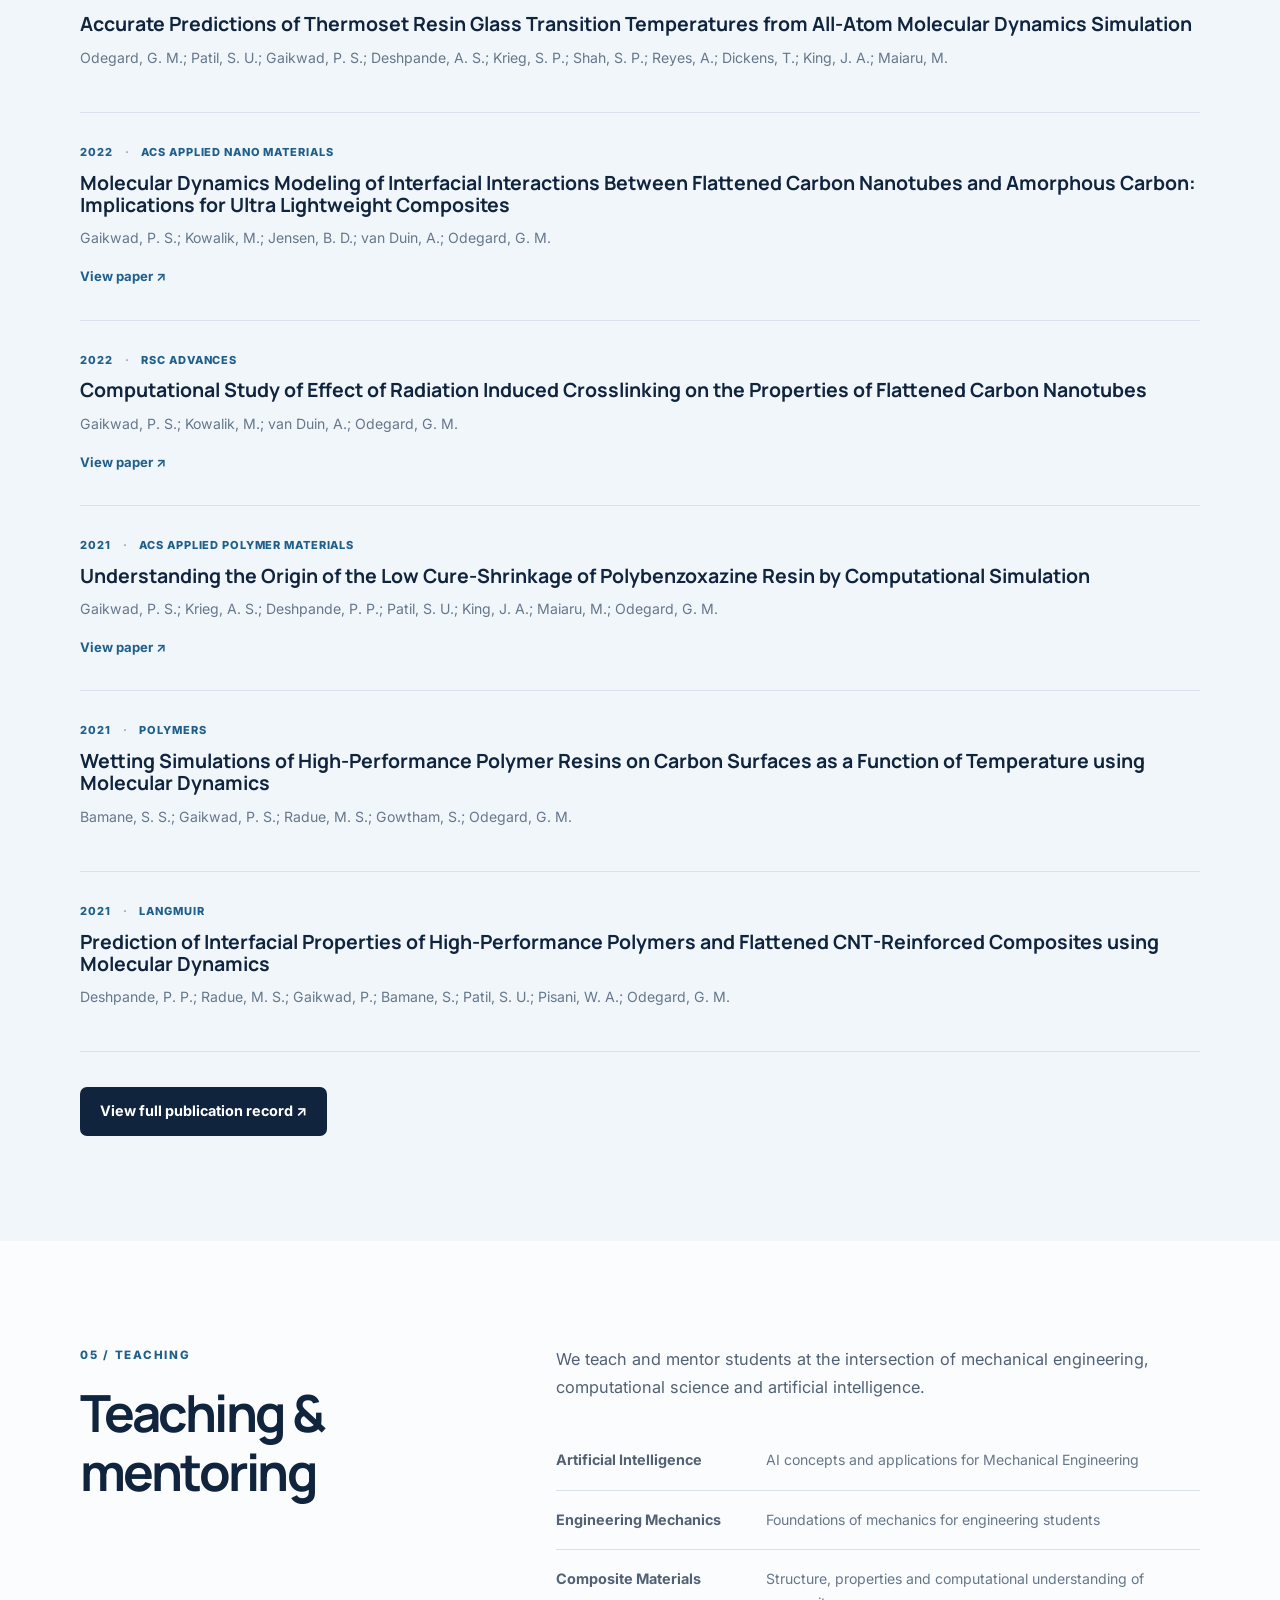
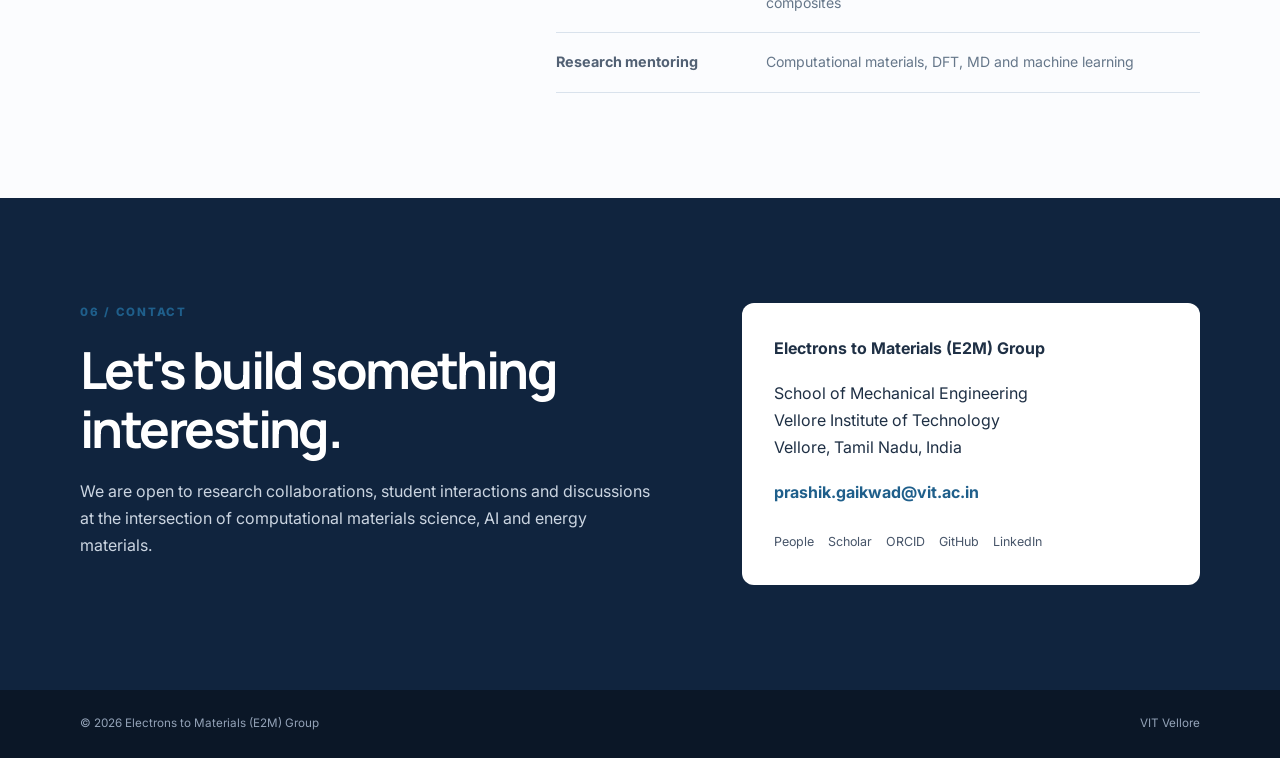
==== commit 6b990e0e: "Add E2M group logo and favicon to homepage" ====
--- a/index.html
+++ b/index.html
@@ -1 +1 @@
-<!DOCTYPE html><html lang="en"><head><meta charset="UTF-8"><meta name="viewport" content="width=device-width,initial-scale=1.0"><meta name="description" content="Electrons to Materials (E2M) Group — Computational materials science, atomistic simulation, machine learning and AI-enabled materials discovery."><meta name="author" content="Prashik Sunil Gaikwad"><title>Electrons to Materials (E2M) Group</title><link rel="stylesheet" href="style.css"><link rel="preconnect" href="https://fonts.googleapis.com"><link rel="preconnect" href="https://fonts.gstatic.com" crossorigin><link href="https://fonts.googleapis.com/css2?family=Inter:wght@400;500;600;700&family=Manrope:wght@600;700;800&display=swap" rel="stylesheet"></head><body><header class="site-header"><nav class="navbar container"><a class="logo" href="#home">E2M<span>.</span></a><button class="menu-toggle" aria-label="Open navigation">☰</button><div class="nav-links"><a href="#about">About</a><a href="#research">Research</a><a href="#experience">Experience</a><a href="#publications">Publications</a><a href="people.html">People</a><a href="#teaching">Teaching</a><a href="#contact">Contact</a></div></nav></header><main><section id="home" class="hero"><div class="container hero-grid"><div class="hero-copy"><p class="eyebrow">ELECTRONS TO MATERIALS (E2M) GROUP</p><h1>Designing materials with <span>physics, simulation & AI.</span></h1><p class="hero-text">We develop computational methods that connect quantum mechanics, atomistic simulation and machine learning to accelerate materials discovery and understand complex materials.</p><div class="hero-actions"><a class="button primary" href="#research">Explore research</a><a class="button secondary" href="people.html">Meet the group</a></div><div class="quick-links"><a href="https://scholar.google.com/citations?user=rSj2llAAAAAJ&hl=en" target="_blank" rel="noopener">Google Scholar ↗</a><a href="https://orcid.org/0000-0001-7951-0115" target="_blank" rel="noopener">ORCID ↗</a><a href="https://www.linkedin.com/in/prashik-gaikwad-ph-d-0b2294a1/" target="_blank" rel="noopener">LinkedIn ↗</a><a href="https://github.com/prashikg" target="_blank" rel="noopener">GitHub ↗</a></div></div><div class="hero-research-visual"><img src="images/atoms-to-materials.svg" alt="Atoms, molecules, materials and devices connected through computational materials science"></div></div></section><section id="about" class="section"><div class="container two-col"><div><p class="section-label">01 / ABOUT THE GROUP</p><h2>From atoms to algorithms.</h2></div><div class="prose"><p>The <strong>Electrons to Materials (E2M) Group</strong> works at the intersection of computational materials science, atomistic simulation and artificial intelligence.</p><p>We develop and apply density functional theory, molecular dynamics, machine-learning force fields and data-driven methods to understand materials and accelerate their discovery.</p><p>Our research spans energy-storage materials, polymer nanocomposites, electrochemical interfaces, ion transport and emerging quantum–classical approaches for materials simulation.</p></div></div><div class="container stats"><div><strong>12+</strong><span>Journal publications</span></div><div><strong>9+</strong><span>Years of research experience</span></div><div><strong>500+</strong><span>Students mentored</span></div><div><strong>6</strong><span>Core research themes</span></div></div></section><section id="research" class="section tinted"><div class="container"><p class="section-label">02 / RESEARCH</p><h2>Research directions</h2><p class="section-intro">Developing computational approaches for materials that matter — from batteries and interfaces to advanced polymers and AI-enabled discovery.</p><div class="research-grid"><article><span class="card-number">01</span><h3>AI & Materials Discovery</h3><p>Machine learning, generative AI and data-driven approaches for discovering and designing new materials.</p><div class="tags"><span>GNNs</span><span>Generative AI</span><span>Materials ML</span></div></article><article><span class="card-number">02</span><h3>Machine-Learning Force Fields</h3><p>ML interatomic potentials for simulations beyond the length and time scales accessible to conventional first-principles methods.</p><div class="tags"><span>MACE</span><span>MLFF</span><span>MD</span></div></article><article><span class="card-number">03</span><h3>Electronic-Structure Modeling</h3><p>DFT, hybrid functionals, GW and related atomistic approaches for understanding structure, bonding and electronic properties.</p><div class="tags"><span>DFT</span><span>GW-BSE</span><span>VASP</span></div></article><article><span class="card-number">04</span><h3>Battery & Energy Materials</h3><p>Computational studies of lithium/sodium batteries, solid-state electrolytes, ion transport and materials degradation.</p><div class="tags"><span>Li/Na</span><span>Electrolytes</span><span>Ion transport</span></div></article><article><span class="card-number">05</span><h3>Electrochemical Interfaces</h3><p>Atomistic modeling of electrode–electrolyte interfaces, electrosorption, electrodeposition and electrochemical reactions.</p><div class="tags"><span>Interfaces</span><span>eReaxFF</span><span>Electrodeposition</span></div></article><article><span class="card-number">06</span><h3>Polymers & Nanocomposites</h3><p>Molecular simulation of polymer nanocomposites and structure–property relationships for advanced engineering applications.</p><div class="tags"><span>Polymers</span><span>CNTs</span><span>Composites</span></div></article></div></div></section><section id="experience" class="section"><div class="container"><p class="section-label">03 / EXPERIENCE</p><h2>Academic & research journey</h2><div class="timeline"><div class="timeline-item"><span>2026 — Present</span><div><h3>Assistant Professor</h3><p>School of Mechanical Engineering · Vellore Institute of Technology, Vellore, India</p></div></div><div class="timeline-item"><span>2024 — 2026</span><div><h3>Research Fellow</h3><p>University of Warwick, UK · Dr. Bora Karasulu's group</p></div></div><div class="timeline-item"><span>2023 — 2024</span><div><h3>Materials Simulation Scientist</h3><p>Microvast, Florida, USA</p></div></div><div class="timeline-item"><span>2022 — 2023</span><div><h3>Research Intern</h3><p>Idaho National Laboratory, Idaho, USA</p></div></div><div class="timeline-item"><span>2018 — 2023</span><div><h3>Ph.D. Researcher</h3><p>Michigan Technological University, Michigan, USA · Dr. Gregory Odegard's group</p></div></div></div></div></section><section id="publications" class="section tinted"><div class="container"><p class="section-label">04 / PUBLICATIONS</p><h2>Publications</h2><p class="section-intro">Selected peer-reviewed work spanning energy materials, electrochemistry, atomistic simulation and advanced composites.</p><div class="publication-list"><article class="pub-item"><div class="pub-meta"><span>2026</span><span>ACS Applied Energy Materials</span></div><h3>High-Throughput Computational Screening of Sodium Niobates as All-Solid-State Battery Electrolytes</h3><p>Gaikwad, P. S.; Chakraborty, T.; Fitkin, A.; Whalley, P.; Karasulu, B.</p><a href="https://pubs.acs.org/doi/10.1021/acsaem.6c01299" target="_blank" rel="noopener">View paper ↗</a></article><article class="pub-item"><div class="pub-meta"><span>2026</span><span>ChemRxiv</span></div><h3>Superionic Sodium Thiophosphates: A Record High Conductivity as Solid-State Battery Electrolytes</h3><p>Gaikwad, P.; Sener, S.; Karasulu, B.</p><a href="https://chemrxiv.org/doi/abs/10.26434/chemrxiv.15006662/v1" target="_blank" rel="noopener">View preprint ↗</a></article><article class="pub-item"><div class="pub-meta"><span>2024</span><span>npj Computational Materials</span></div><h3>eReaxFF Force Field Development for BaZr<sub>0.8</sub>Y<sub>0.2</sub>O<sub>3−δ</sub> Solid Oxide Electrolysis Cells Applications</h3><p>Hossain, J.; Gaikwad, P.; Yun, S.; Schulze, J.; Penrod, K.; Pawar, G.; Li, M.; Lin, Y.; van Duin, A.</p><a href="https://doi.org/10.1038/s41524-024-01268-9" target="_blank" rel="noopener">View paper ↗</a></article><article class="pub-item"><div class="pub-meta"><span>2023</span><span>npj Computational Materials</span></div><h3>Enhancing the Faradaic efficiency of solid oxide electrolysis cells: progress and perspective</h3><p>Gaikwad, P. S.; Mondal, K.; van Duin, A.; Yun, S.; Pawar, G.</p><a href="https://doi.org/10.1038/s41524-023-01044-1" target="_blank" rel="noopener">View paper ↗</a></article><article class="pub-item"><div class="pub-meta"><span>2023</span><span>Journal of The Electrochemical Society</span></div><h3>Modeling Dynamic Evolution of Oxygen Vacancies in Solid Oxide Materials</h3><p>Gaikwad, P. S.; Pawar, G.; Yun, S.; Hossain, J.; van Duin, A.</p></article><article class="pub-item"><div class="pub-meta"><span>2022</span><span>Soft Matter</span></div><h3>Accurate Predictions of Thermoset Resin Glass Transition Temperatures from All-Atom Molecular Dynamics Simulation</h3><p>Odegard, G. M.; Patil, S. U.; Gaikwad, P. S.; Deshpande, A. S.; Krieg, S. P.; Shah, S. P.; Reyes, A.; Dickens, T.; King, J. A.; Maiaru, M.</p></article><article class="pub-item"><div class="pub-meta"><span>2022</span><span>ACS Applied Nano Materials</span></div><h3>Molecular Dynamics Modeling of Interfacial Interactions Between Flattened Carbon Nanotubes and Amorphous Carbon: Implications for Ultra Lightweight Composites</h3><p>Gaikwad, P. S.; Kowalik, M.; Jensen, B. D.; van Duin, A.; Odegard, G. M.</p><a href="https://doi.org/10.1021/acsanm.2c01280" target="_blank" rel="noopener">View paper ↗</a></article><article class="pub-item"><div class="pub-meta"><span>2022</span><span>RSC Advances</span></div><h3>Computational Study of Effect of Radiation Induced Crosslinking on the Properties of Flattened Carbon Nanotubes</h3><p>Gaikwad, P. S.; Kowalik, M.; van Duin, A.; Odegard, G. M.</p><a href="https://doi.org/10.1039/D2RA05550C" target="_blank" rel="noopener">View paper ↗</a></article><article class="pub-item"><div class="pub-meta"><span>2021</span><span>ACS Applied Polymer Materials</span></div><h3>Understanding the Origin of the Low Cure-Shrinkage of Polybenzoxazine Resin by Computational Simulation</h3><p>Gaikwad, P. S.; Krieg, A. S.; Deshpande, P. P.; Patil, S. U.; King, J. A.; Maiaru, M.; Odegard, G. M.</p><a href="https://doi.org/10.1021/acsapm.1c01070" target="_blank" rel="noopener">View paper ↗</a></article><article class="pub-item"><div class="pub-meta"><span>2021</span><span>Polymers</span></div><h3>Wetting Simulations of High-Performance Polymer Resins on Carbon Surfaces as a Function of Temperature using Molecular Dynamics</h3><p>Bamane, S. S.; Gaikwad, P. S.; Radue, M. S.; Gowtham, S.; Odegard, G. M.</p></article><article class="pub-item"><div class="pub-meta"><span>2021</span><span>Langmuir</span></div><h3>Prediction of Interfacial Properties of High-Performance Polymers and Flattened CNT-Reinforced Composites using Molecular Dynamics</h3><p>Deshpande, P. P.; Radue, M. S.; Gaikwad, P.; Bamane, S.; Patil, S. U.; Pisani, W. A.; Odegard, G. M.</p></article></div><div class="publication-footer"><a class="button primary" href="https://scholar.google.com/citations?user=rSj2llAAAAAJ&hl=en" target="_blank" rel="noopener">View full publication record ↗</a></div></div></section><section id="teaching" class="section"><div class="container two-col"><div><p class="section-label">05 / TEACHING</p><h2>Teaching & mentoring</h2></div><div class="prose"><p>We teach and mentor students at the intersection of mechanical engineering, computational science and artificial intelligence.</p><div class="teaching-list"><div><strong>Artificial Intelligence</strong><span>AI concepts and applications for Mechanical Engineering</span></div><div><strong>Engineering Mechanics</strong><span>Foundations of mechanics for engineering students</span></div><div><strong>Composite Materials</strong><span>Structure, properties and computational understanding of composites</span></div><div><strong>Research mentoring</strong><span>Computational materials, DFT, MD and machine learning</span></div></div></div></div></section><section id="contact" class="contact"><div class="container contact-grid"><div><p class="section-label">06 / CONTACT</p><h2>Let's build something interesting.</h2><p>We are open to research collaborations, student interactions and discussions at the intersection of computational materials science, AI and energy materials.</p></div><div class="contact-card"><p><strong>Electrons to Materials (E2M) Group</strong></p><p>School of Mechanical Engineering<br>Vellore Institute of Technology<br>Vellore, Tamil Nadu, India</p><a class="email" href="mailto:prashik.gaikwad@vit.ac.in">prashik.gaikwad@vit.ac.in</a><div class="socials"><a href="people.html">People</a><a href="https://scholar.google.com/citations?user=rSj2llAAAAAJ&hl=en" target="_blank" rel="noopener">Scholar</a><a href="https://orcid.org/0000-0001-7951-0115" target="_blank" rel="noopener">ORCID</a><a href="https://github.com/prashikg" target="_blank" rel="noopener">GitHub</a><a href="https://www.linkedin.com/in/prashik-gaikwad-ph-d-0b2294a1/" target="_blank" rel="noopener">LinkedIn</a></div></div></div></section></main><footer><div class="container"><span>© 2026 Electrons to Materials (E2M) Group</span><span>VIT Vellore</span></div></footer><script>const b=document.querySelector('.menu-toggle'),n=document.querySelector('.nav-links');b?.addEventListener('click',()=>n.classList.toggle('open'));document.querySelectorAll('.nav-links a').forEach(a=>a.addEventListener('click',()=>n.classList.remove('open')));</script></body></html>+<!DOCTYPE html><html lang="en"><head><meta charset="UTF-8"><meta name="viewport" content="width=device-width,initial-scale=1.0"><meta name="description" content="Electrons to Materials (E2M) Group — Computational materials science, atomistic simulation, machine learning and AI-enabled materials discovery."><meta name="author" content="Prashik Sunil Gaikwad"><link rel="icon" href="images/e2m-logo.svg"><title>Electrons to Materials (E2M) Group</title><link rel="stylesheet" href="style.css"><link rel="preconnect" href="https://fonts.googleapis.com"><link rel="preconnect" href="https://fonts.gstatic.com" crossorigin><link href="https://fonts.googleapis.com/css2?family=Inter:wght@400;500;600;700&family=Manrope:wght@600;700;800&display=swap" rel="stylesheet"></head><body><header class="site-header"><nav class="navbar container"><a class="logo" href="#home" aria-label="E2M Group home"><img src="images/e2m-logo.svg" alt="E2M Group logo" style="height:54px;width:62px;object-fit:contain;display:block"></a><button class="menu-toggle" aria-label="Open navigation">☰</button><div class="nav-links"><a href="#about">About</a><a href="#research">Research</a><a href="#experience">Experience</a><a href="#publications">Publications</a><a href="people.html">People</a><a href="#teaching">Teaching</a><a href="#contact">Contact</a></div></nav></header><main><section id="home" class="hero"><div class="container hero-grid"><div class="hero-copy"><p class="eyebrow">ELECTRONS TO MATERIALS (E2M) GROUP</p><h1>Designing materials with <span>physics, simulation & AI.</span></h1><p class="hero-text">We develop computational methods that connect quantum mechanics, atomistic simulation and machine learning to accelerate materials discovery and understand complex materials.</p><div class="hero-actions"><a class="button primary" href="#research">Explore research</a><a class="button secondary" href="people.html">Meet the group</a></div><div class="quick-links"><a href="https://scholar.google.com/citations?user=rSj2llAAAAAJ&hl=en" target="_blank" rel="noopener">Google Scholar ↗</a><a href="https://orcid.org/0000-0001-7951-0115" target="_blank" rel="noopener">ORCID ↗</a><a href="https://www.linkedin.com/in/prashik-gaikwad-ph-d-0b2294a1/" target="_blank" rel="noopener">LinkedIn ↗</a><a href="https://github.com/prashikg" target="_blank" rel="noopener">GitHub ↗</a></div></div><div class="hero-research-visual"><img src="images/atoms-to-materials.svg" alt="Atoms, molecules, materials and devices connected through computational materials science"></div></div></section><section id="about" class="section"><div class="container two-col"><div><p class="section-label">01 / ABOUT THE GROUP</p><h2>From atoms to algorithms.</h2></div><div class="prose"><p>The <strong>Electrons to Materials (E2M) Group</strong> works at the intersection of computational materials science, atomistic simulation and artificial intelligence.</p><p>We develop and apply density functional theory, molecular dynamics, machine-learning force fields and data-driven methods to understand materials and accelerate their discovery.</p><p>Our research spans energy-storage materials, polymer nanocomposites, electrochemical interfaces, ion transport and emerging quantum–classical approaches for materials simulation.</p></div></div><div class="container stats"><div><strong>12+</strong><span>Journal publications</span></div><div><strong>9+</strong><span>Years of research experience</span></div><div><strong>500+</strong><span>Students mentored</span></div><div><strong>6</strong><span>Core research themes</span></div></div></section><section id="research" class="section tinted"><div class="container"><p class="section-label">02 / RESEARCH</p><h2>Research directions</h2><p class="section-intro">Developing computational approaches for materials that matter — from batteries and interfaces to advanced polymers and AI-enabled discovery.</p><div class="research-grid"><article><span class="card-number">01</span><h3>AI & Materials Discovery</h3><p>Machine learning, generative AI and data-driven approaches for discovering and designing new materials.</p><div class="tags"><span>GNNs</span><span>Generative AI</span><span>Materials ML</span></div></article><article><span class="card-number">02</span><h3>Machine-Learning Force Fields</h3><p>ML interatomic potentials for simulations beyond the length and time scales accessible to conventional first-principles methods.</p><div class="tags"><span>MACE</span><span>MLFF</span><span>MD</span></div></article><article><span class="card-number">03</span><h3>Electronic-Structure Modeling</h3><p>DFT, hybrid functionals, GW and related atomistic approaches for understanding structure, bonding and electronic properties.</p><div class="tags"><span>DFT</span><span>GW-BSE</span><span>VASP</span></div></article><article><span class="card-number">04</span><h3>Battery & Energy Materials</h3><p>Computational studies of lithium/sodium batteries, solid-state electrolytes, ion transport and materials degradation.</p><div class="tags"><span>Li/Na</span><span>Electrolytes</span><span>Ion transport</span></div></article><article><span class="card-number">05</span><h3>Electrochemical Interfaces</h3><p>Atomistic modeling of electrode–electrolyte interfaces, electrosorption, electrodeposition and electrochemical reactions.</p><div class="tags"><span>Interfaces</span><span>eReaxFF</span><span>Electrodeposition</span></div></article><article><span class="card-number">06</span><h3>Polymers & Nanocomposites</h3><p>Molecular simulation of polymer nanocomposites and structure–property relationships for advanced engineering applications.</p><div class="tags"><span>Polymers</span><span>CNTs</span><span>Composites</span></div></article></div></div></section><section id="experience" class="section"><div class="container"><p class="section-label">03 / EXPERIENCE</p><h2>Academic & research journey</h2><div class="timeline"><div class="timeline-item"><span>2026 — Present</span><div><h3>Assistant Professor</h3><p>School of Mechanical Engineering · Vellore Institute of Technology, Vellore, India</p></div></div><div class="timeline-item"><span>2024 — 2026</span><div><h3>Research Fellow</h3><p>University of Warwick, UK · Dr. Bora Karasulu's group</p></div></div><div class="timeline-item"><span>2023 — 2024</span><div><h3>Materials Simulation Scientist</h3><p>Microvast, Florida, USA</p></div></div><div class="timeline-item"><span>2022 — 2023</span><div><h3>Research Intern</h3><p>Idaho National Laboratory, Idaho, USA</p></div></div><div class="timeline-item"><span>2018 — 2023</span><div><h3>Ph.D. Researcher</h3><p>Michigan Technological University, Michigan, USA · Dr. Gregory Odegard's group</p></div></div></div></div></section><section id="publications" class="section tinted"><div class="container"><p class="section-label">04 / PUBLICATIONS</p><h2>Publications</h2><p class="section-intro">Selected peer-reviewed work spanning energy materials, electrochemistry, atomistic simulation and advanced composites.</p><div class="publication-list"><article class="pub-item"><div class="pub-meta"><span>2026</span><span>ACS Applied Energy Materials</span></div><h3>High-Throughput Computational Screening of Sodium Niobates as All-Solid-State Battery Electrolytes</h3><p>Gaikwad, P. S.; Chakraborty, T.; Fitkin, A.; Whalley, P.; Karasulu, B.</p><a href="https://pubs.acs.org/doi/10.1021/acsaem.6c01299" target="_blank" rel="noopener">View paper ↗</a></article><article class="pub-item"><div class="pub-meta"><span>2026</span><span>ChemRxiv</span></div><h3>Superionic Sodium Thiophosphates: A Record High Conductivity as Solid-State Battery Electrolytes</h3><p>Gaikwad, P.; Sener, S.; Karasulu, B.</p><a href="https://chemrxiv.org/doi/abs/10.26434/chemrxiv.15006662/v1" target="_blank" rel="noopener">View preprint ↗</a></article><article class="pub-item"><div class="pub-meta"><span>2024</span><span>npj Computational Materials</span></div><h3>eReaxFF Force Field Development for BaZr<sub>0.8</sub>Y<sub>0.2</sub>O<sub>3−δ</sub> Solid Oxide Electrolysis Cells Applications</h3><p>Hossain, J.; Gaikwad, P.; Yun, S.; Schulze, J.; Penrod, K.; Pawar, G.; Li, M.; Lin, Y.; van Duin, A.</p><a href="https://doi.org/10.1038/s41524-024-01268-9" target="_blank" rel="noopener">View paper ↗</a></article><article class="pub-item"><div class="pub-meta"><span>2023</span><span>npj Computational Materials</span></div><h3>Enhancing the Faradaic efficiency of solid oxide electrolysis cells: progress and perspective</h3><p>Gaikwad, P. S.; Mondal, K.; van Duin, A.; Yun, S.; Pawar, G.</p><a href="https://doi.org/10.1038/s41524-023-01044-1" target="_blank" rel="noopener">View paper ↗</a></article><article class="pub-item"><div class="pub-meta"><span>2023</span><span>Journal of The Electrochemical Society</span></div><h3>Modeling Dynamic Evolution of Oxygen Vacancies in Solid Oxide Materials</h3><p>Gaikwad, P. S.; Pawar, G.; Yun, S.; Hossain, J.; van Duin, A.</p></article><article class="pub-item"><div class="pub-meta"><span>2022</span><span>Soft Matter</span></div><h3>Accurate Predictions of Thermoset Resin Glass Transition Temperatures from All-Atom Molecular Dynamics Simulation</h3><p>Odegard, G. M.; Patil, S. U.; Gaikwad, P. S.; Deshpande, A. S.; Krieg, S. P.; Shah, S. P.; Reyes, A.; Dickens, T.; King, J. A.; Maiaru, M.</p></article><article class="pub-item"><div class="pub-meta"><span>2022</span><span>ACS Applied Nano Materials</span></div><h3>Molecular Dynamics Modeling of Interfacial Interactions Between Flattened Carbon Nanotubes and Amorphous Carbon: Implications for Ultra Lightweight Composites</h3><p>Gaikwad, P. S.; Kowalik, M.; Jensen, B. D.; van Duin, A.; Odegard, G. M.</p><a href="https://doi.org/10.1021/acsanm.2c01280" target="_blank" rel="noopener">View paper ↗</a></article><article class="pub-item"><div class="pub-meta"><span>2022</span><span>RSC Advances</span></div><h3>Computational Study of Effect of Radiation Induced Crosslinking on the Properties of Flattened Carbon Nanotubes</h3><p>Gaikwad, P. S.; Kowalik, M.; van Duin, A.; Odegard, G. M.</p><a href="https://doi.org/10.1039/D2RA05550C" target="_blank" rel="noopener">View paper ↗</a></article><article class="pub-item"><div class="pub-meta"><span>2021</span><span>ACS Applied Polymer Materials</span></div><h3>Understanding the Origin of the Low Cure-Shrinkage of Polybenzoxazine Resin by Computational Simulation</h3><p>Gaikwad, P. S.; Krieg, A. S.; Deshpande, P. P.; Patil, S. U.; King, J. A.; Maiaru, M.; Odegard, G. M.</p><a href="https://doi.org/10.1021/acsapm.1c01070" target="_blank" rel="noopener">View paper ↗</a></article><article class="pub-item"><div class="pub-meta"><span>2021</span><span>Polymers</span></div><h3>Wetting Simulations of High-Performance Polymer Resins on Carbon Surfaces as a Function of Temperature using Molecular Dynamics</h3><p>Bamane, S. S.; Gaikwad, P. S.; Radue, M. S.; Gowtham, S.; Odegard, G. M.</p></article><article class="pub-item"><div class="pub-meta"><span>2021</span><span>Langmuir</span></div><h3>Prediction of Interfacial Properties of High-Performance Polymers and Flattened CNT-Reinforced Composites using Molecular Dynamics</h3><p>Deshpande, P. P.; Radue, M. S.; Gaikwad, P.; Bamane, S.; Patil, S. U.; Pisani, W. A.; Odegard, G. M.</p></article></div><div class="publication-footer"><a class="button primary" href="https://scholar.google.com/citations?user=rSj2llAAAAAJ&hl=en" target="_blank" rel="noopener">View full publication record ↗</a></div></div></section><section id="teaching" class="section"><div class="container two-col"><div><p class="section-label">05 / TEACHING</p><h2>Teaching & mentoring</h2></div><div class="prose"><p>We teach and mentor students at the intersection of mechanical engineering, computational science and artificial intelligence.</p><div class="teaching-list"><div><strong>Artificial Intelligence</strong><span>AI concepts and applications for Mechanical Engineering</span></div><div><strong>Engineering Mechanics</strong><span>Foundations of mechanics for engineering students</span></div><div><strong>Composite Materials</strong><span>Structure, properties and computational understanding of composites</span></div><div><strong>Research mentoring</strong><span>Computational materials, DFT, MD and machine learning</span></div></div></div></div></section><section id="contact" class="contact"><div class="container contact-grid"><div><p class="section-label">06 / CONTACT</p><h2>Let's build something interesting.</h2><p>We are open to research collaborations, student interactions and discussions at the intersection of computational materials science, AI and energy materials.</p></div><div class="contact-card"><p><strong>Electrons to Materials (E2M) Group</strong></p><p>School of Mechanical Engineering<br>Vellore Institute of Technology<br>Vellore, Tamil Nadu, India</p><a class="email" href="mailto:prashik.gaikwad@vit.ac.in">prashik.gaikwad@vit.ac.in</a><div class="socials"><a href="people.html">People</a><a href="https://scholar.google.com/citations?user=rSj2llAAAAAJ&hl=en" target="_blank" rel="noopener">Scholar</a><a href="https://orcid.org/0000-0001-7951-0115" target="_blank" rel="noopener">ORCID</a><a href="https://github.com/prashikg" target="_blank" rel="noopener">GitHub</a><a href="https://www.linkedin.com/in/prashik-gaikwad-ph-d-0b2294a1/" target="_blank" rel="noopener">LinkedIn</a></div></div></div></section></main><footer><div class="container"><span>© 2026 Electrons to Materials (E2M) Group</span><span>VIT Vellore</span></div></footer><script>const b=document.querySelector('.menu-toggle'),n=document.querySelector('.nav-links');b?.addEventListener('click',()=>n.classList.toggle('open'));document.querySelectorAll('.nav-links a').forEach(a=>a.addEventListener('click',()=>n.classList.remove('open')));</script></body></html>
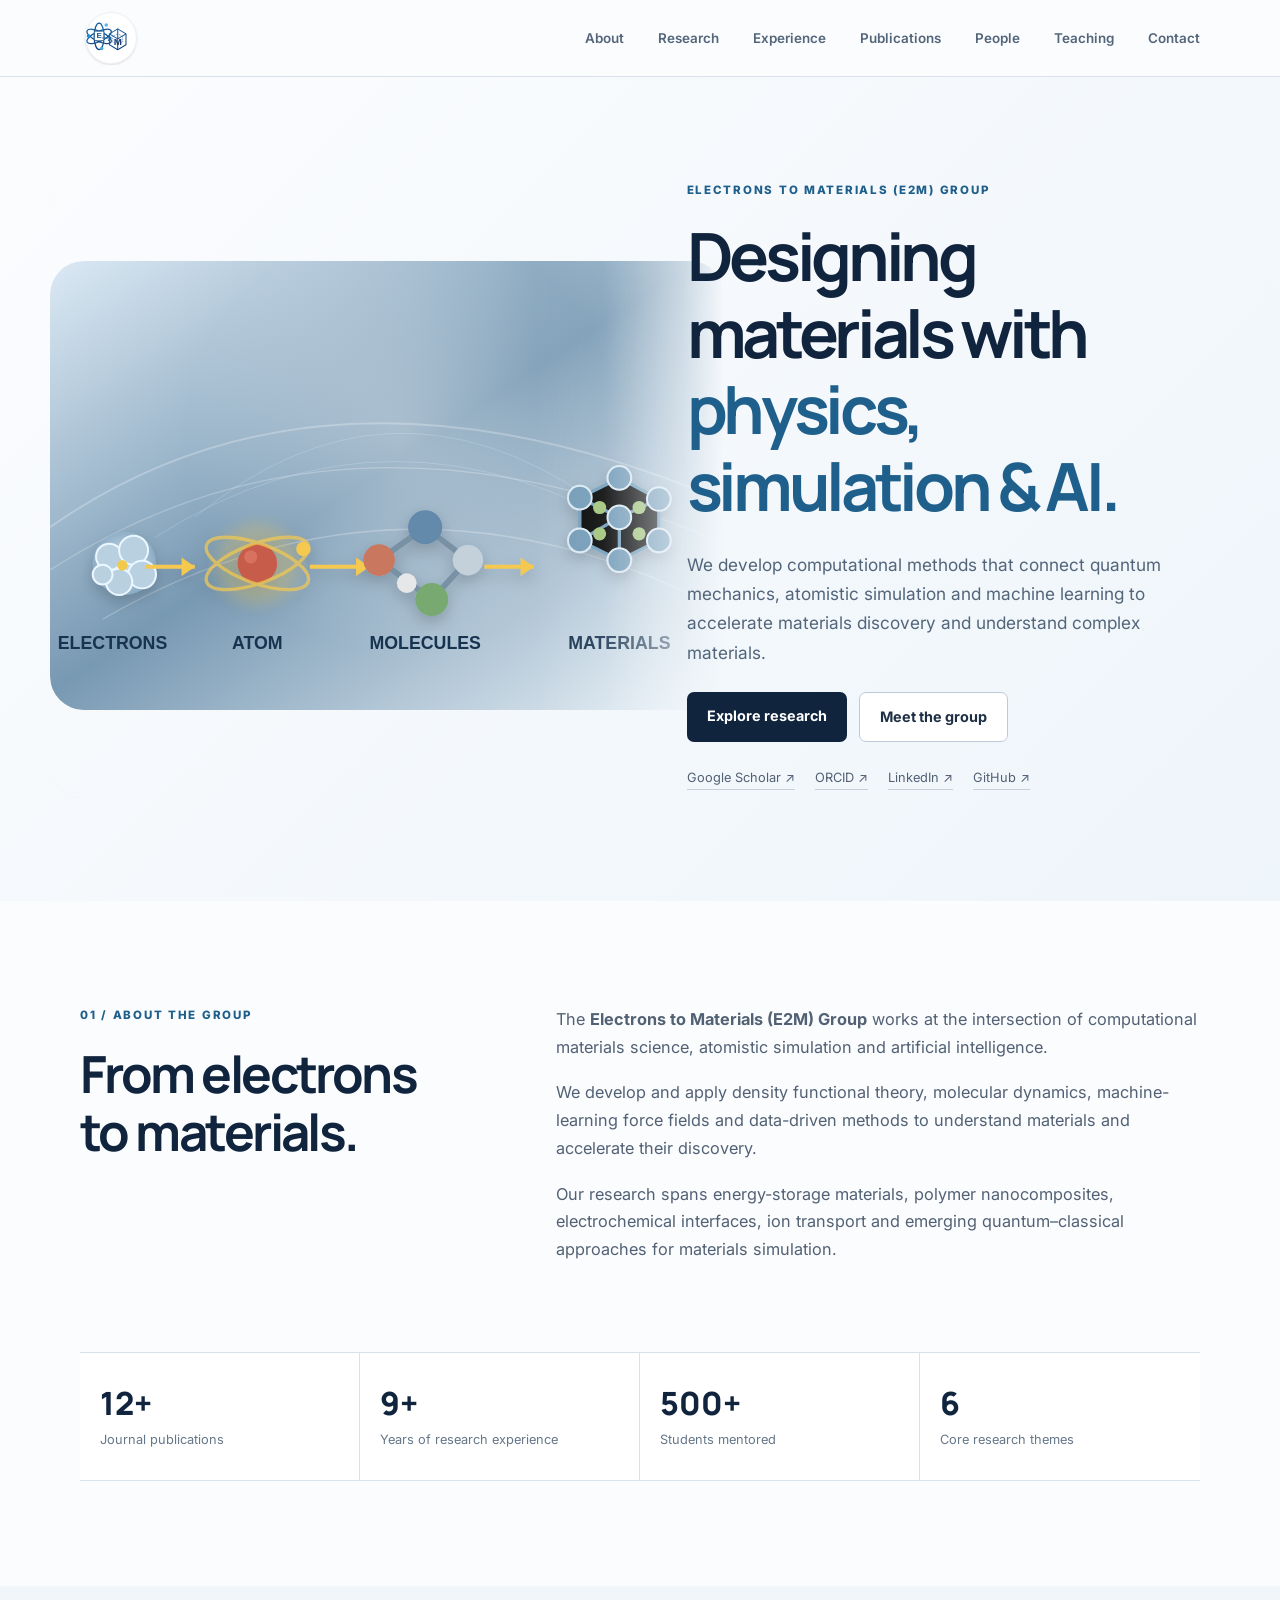
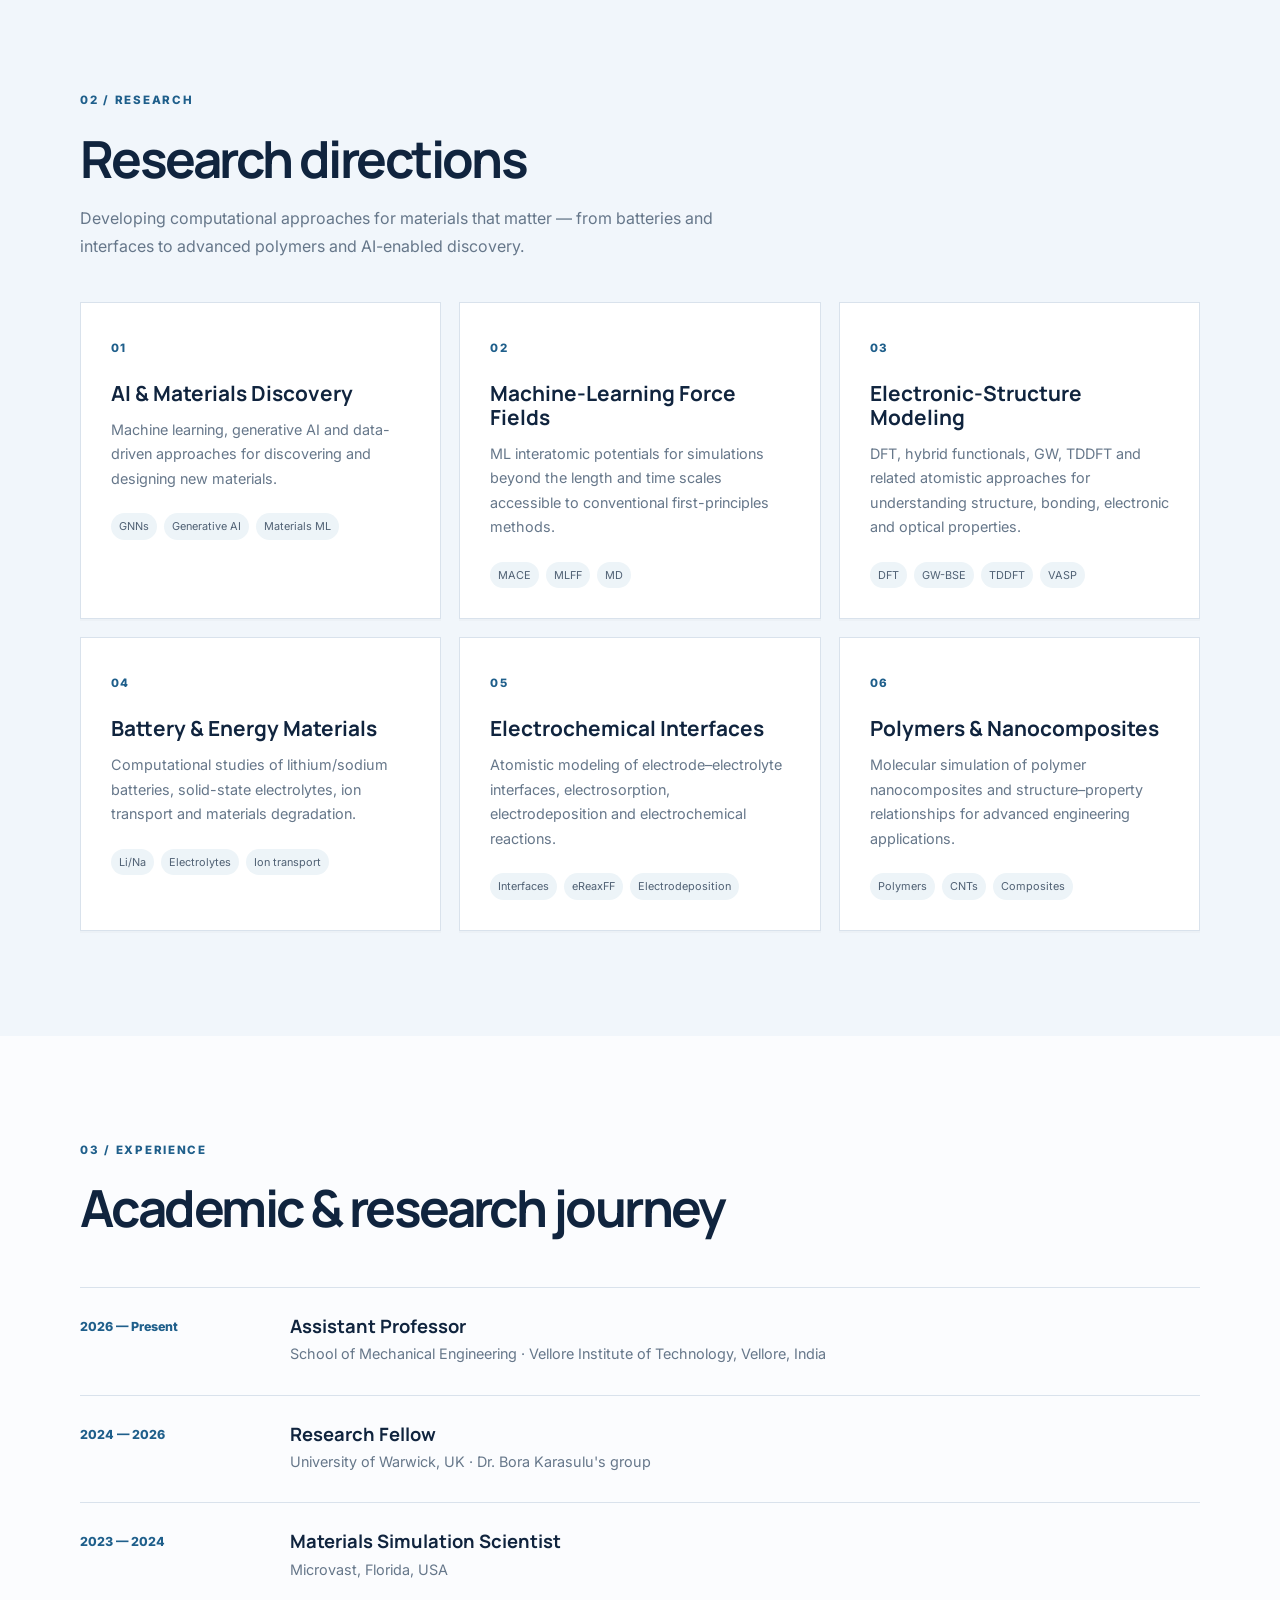
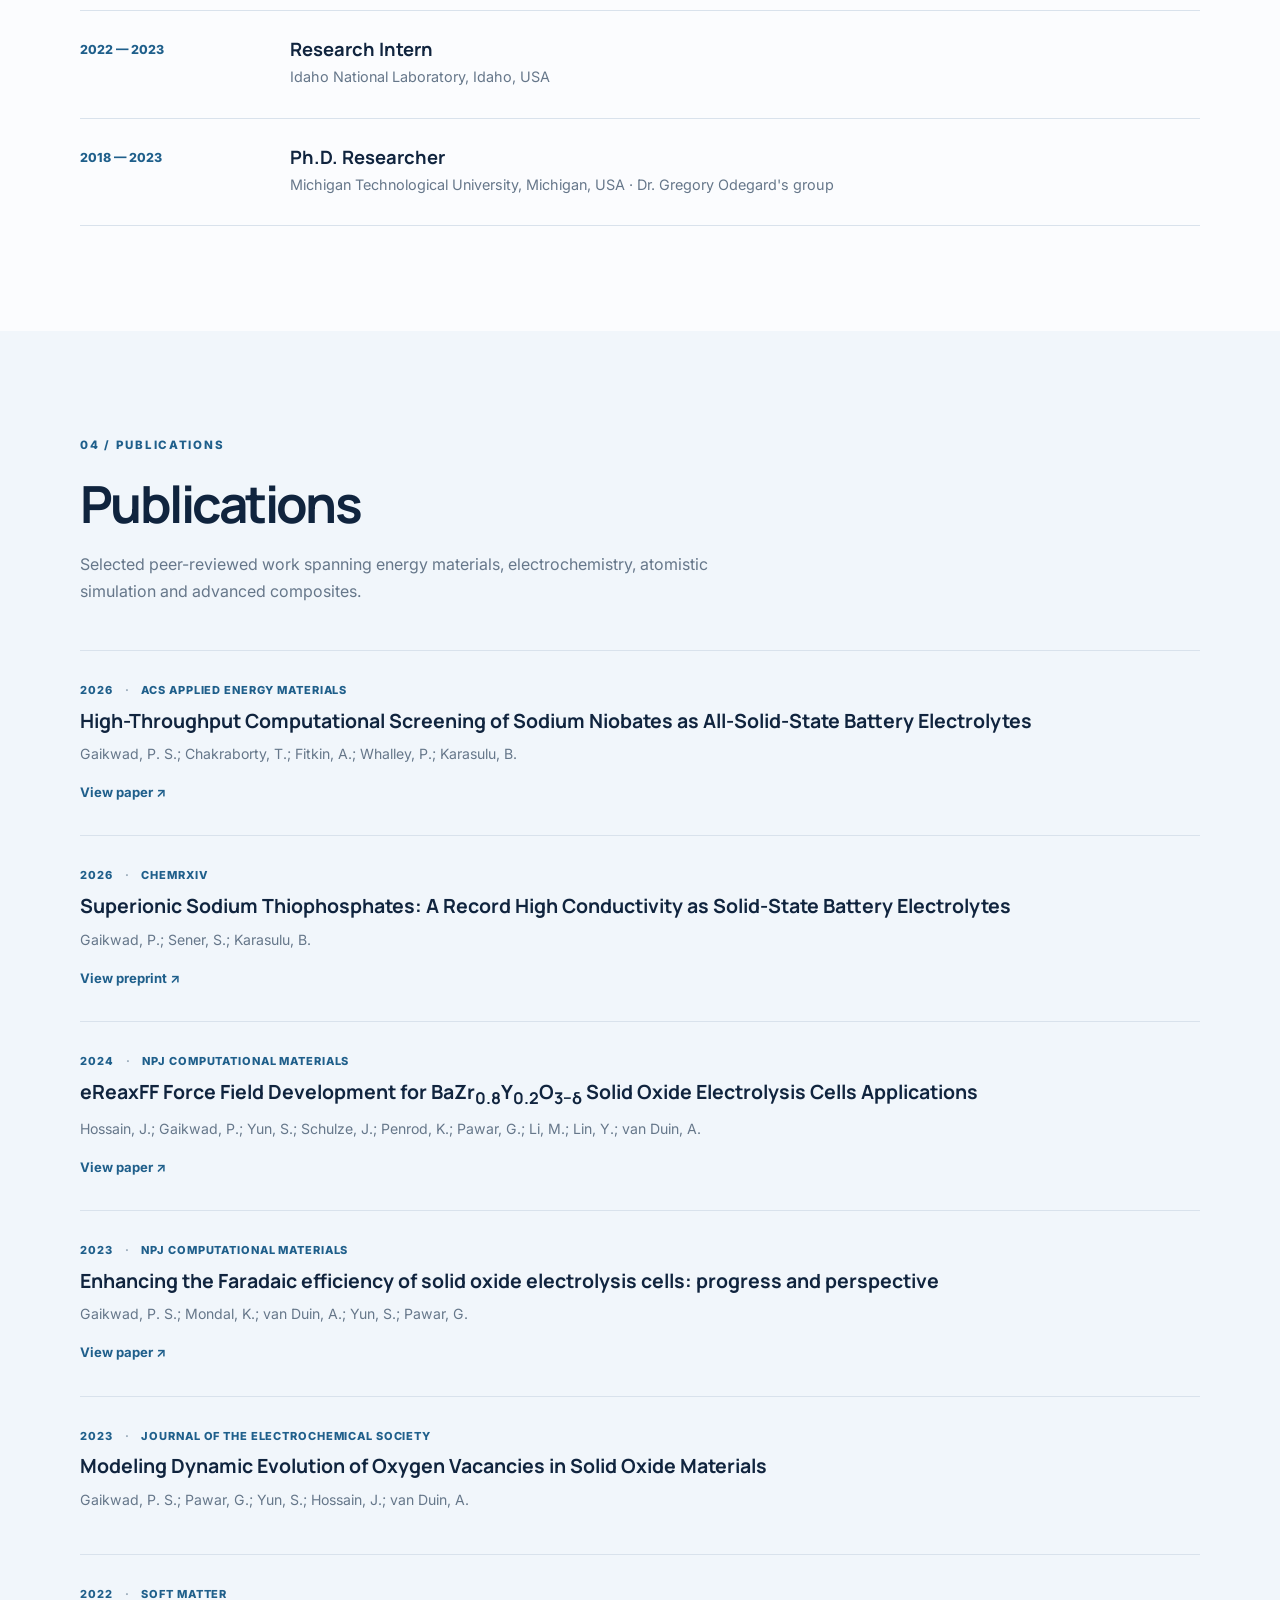
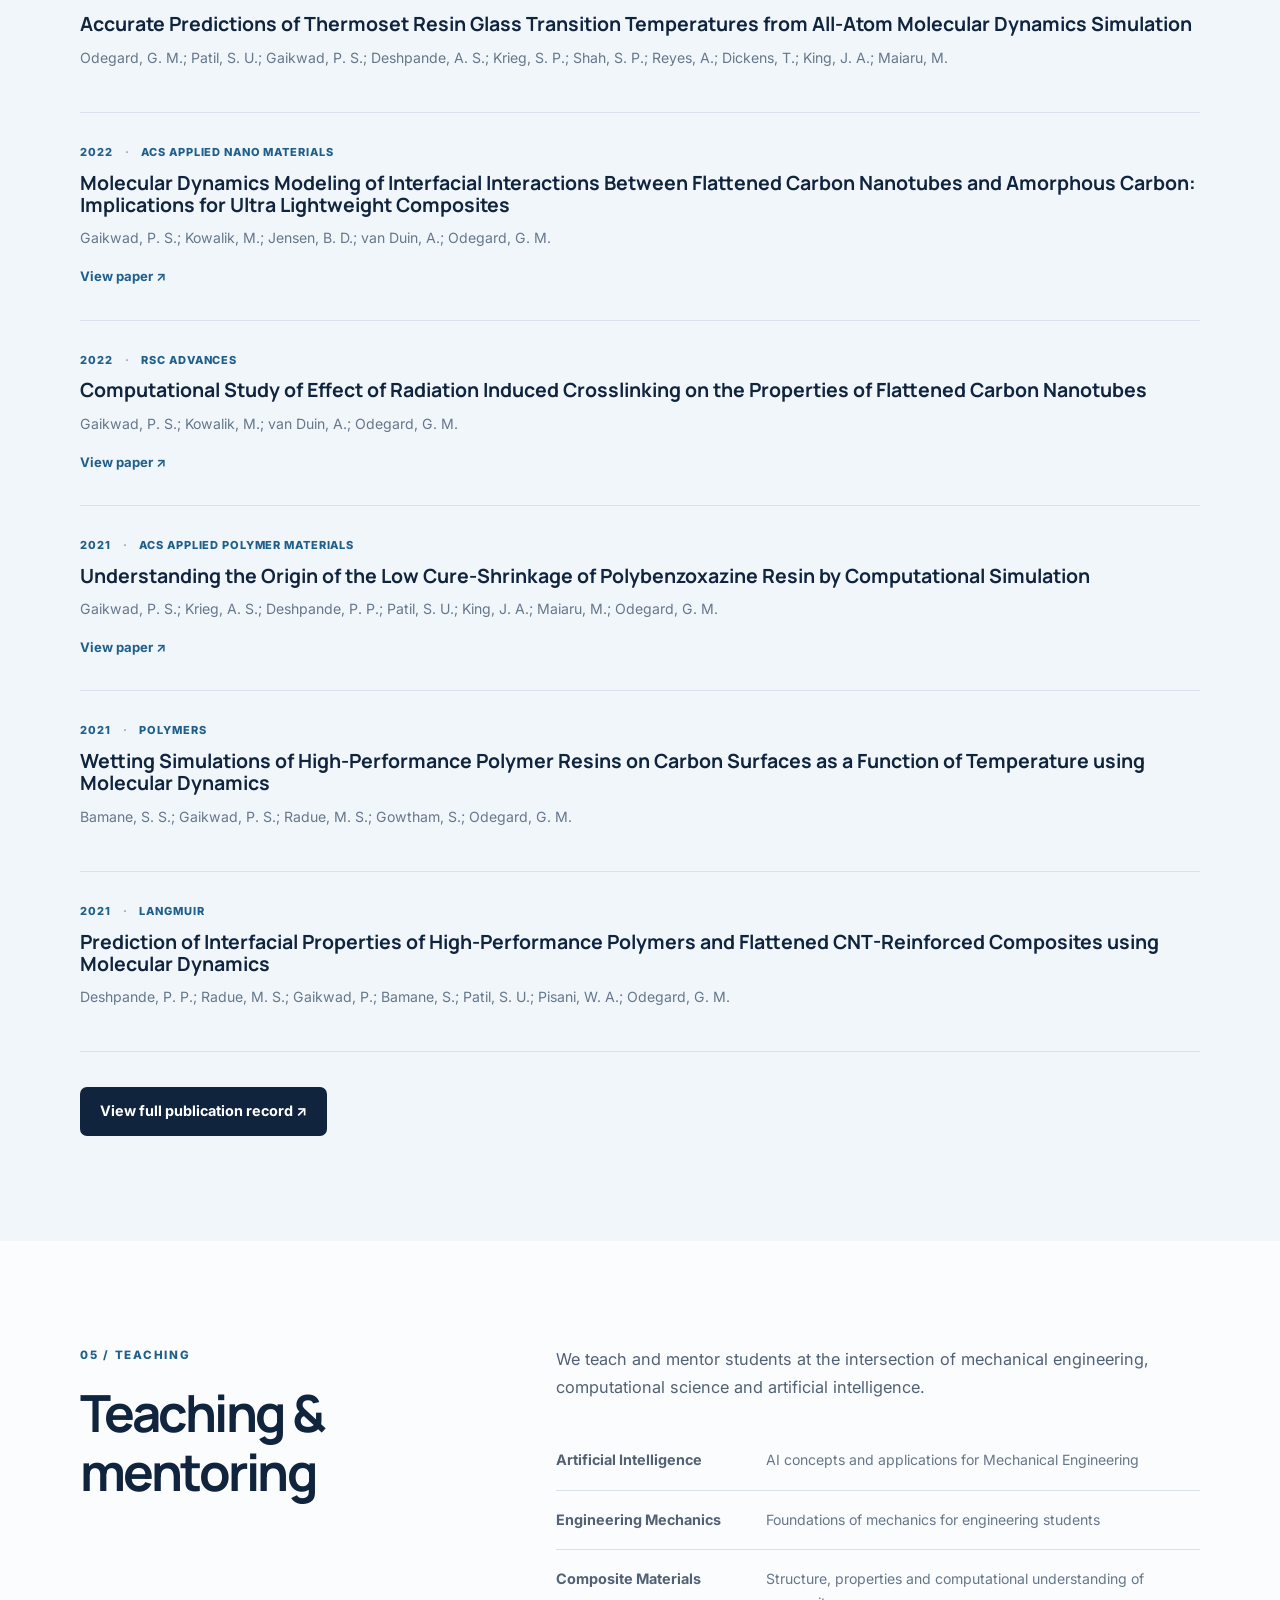
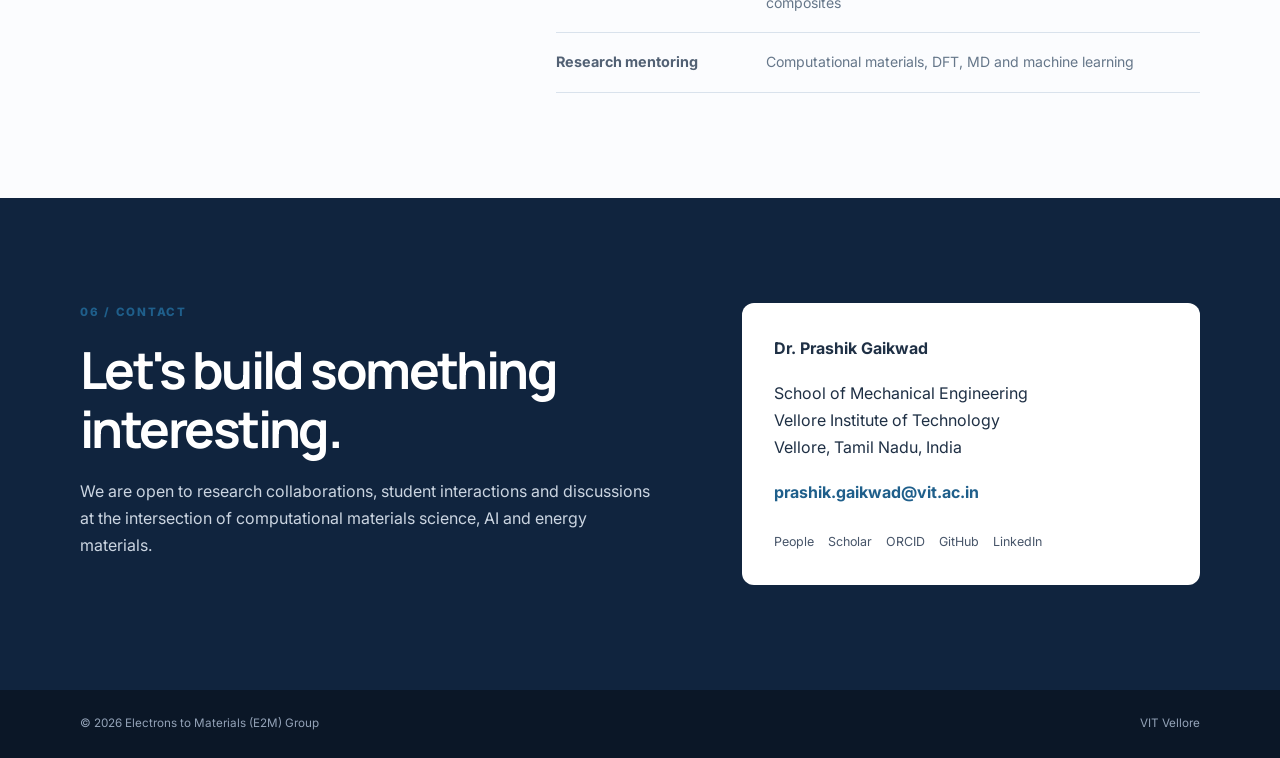
==== commit 45d67410: "Refine E2M homepage headings, hero alignment, electronic-structure methods, and contact identity" ====
--- a/index.html
+++ b/index.html
@@ -1 +1 @@
-<!DOCTYPE html><html lang="en"><head><meta charset="UTF-8"><meta name="viewport" content="width=device-width,initial-scale=1.0"><meta name="description" content="Electrons to Materials (E2M) Group — Computational materials science, atomistic simulation, machine learning and AI-enabled materials discovery."><meta name="author" content="Prashik Sunil Gaikwad"><link rel="icon" href="images/e2m-logo.svg"><title>Electrons to Materials (E2M) Group</title><link rel="stylesheet" href="style.css"><link rel="preconnect" href="https://fonts.googleapis.com"><link rel="preconnect" href="https://fonts.gstatic.com" crossorigin><link href="https://fonts.googleapis.com/css2?family=Inter:wght@400;500;600;700&family=Manrope:wght@600;700;800&display=swap" rel="stylesheet"></head><body><header class="site-header"><nav class="navbar container"><a class="logo" href="#home" aria-label="E2M Group home"><img src="images/e2m-logo.svg" alt="E2M Group logo" style="height:54px;width:62px;object-fit:contain;display:block"></a><button class="menu-toggle" aria-label="Open navigation">☰</button><div class="nav-links"><a href="#about">About</a><a href="#research">Research</a><a href="#experience">Experience</a><a href="#publications">Publications</a><a href="people.html">People</a><a href="#teaching">Teaching</a><a href="#contact">Contact</a></div></nav></header><main><section id="home" class="hero"><div class="container hero-grid"><div class="hero-copy"><p class="eyebrow">ELECTRONS TO MATERIALS (E2M) GROUP</p><h1>Designing materials with <span>physics, simulation & AI.</span></h1><p class="hero-text">We develop computational methods that connect quantum mechanics, atomistic simulation and machine learning to accelerate materials discovery and understand complex materials.</p><div class="hero-actions"><a class="button primary" href="#research">Explore research</a><a class="button secondary" href="people.html">Meet the group</a></div><div class="quick-links"><a href="https://scholar.google.com/citations?user=rSj2llAAAAAJ&hl=en" target="_blank" rel="noopener">Google Scholar ↗</a><a href="https://orcid.org/0000-0001-7951-0115" target="_blank" rel="noopener">ORCID ↗</a><a href="https://www.linkedin.com/in/prashik-gaikwad-ph-d-0b2294a1/" target="_blank" rel="noopener">LinkedIn ↗</a><a href="https://github.com/prashikg" target="_blank" rel="noopener">GitHub ↗</a></div></div><div class="hero-research-visual"><img src="images/atoms-to-materials.svg" alt="Atoms, molecules, materials and devices connected through computational materials science"></div></div></section><section id="about" class="section"><div class="container two-col"><div><p class="section-label">01 / ABOUT THE GROUP</p><h2>From atoms to algorithms.</h2></div><div class="prose"><p>The <strong>Electrons to Materials (E2M) Group</strong> works at the intersection of computational materials science, atomistic simulation and artificial intelligence.</p><p>We develop and apply density functional theory, molecular dynamics, machine-learning force fields and data-driven methods to understand materials and accelerate their discovery.</p><p>Our research spans energy-storage materials, polymer nanocomposites, electrochemical interfaces, ion transport and emerging quantum–classical approaches for materials simulation.</p></div></div><div class="container stats"><div><strong>12+</strong><span>Journal publications</span></div><div><strong>9+</strong><span>Years of research experience</span></div><div><strong>500+</strong><span>Students mentored</span></div><div><strong>6</strong><span>Core research themes</span></div></div></section><section id="research" class="section tinted"><div class="container"><p class="section-label">02 / RESEARCH</p><h2>Research directions</h2><p class="section-intro">Developing computational approaches for materials that matter — from batteries and interfaces to advanced polymers and AI-enabled discovery.</p><div class="research-grid"><article><span class="card-number">01</span><h3>AI & Materials Discovery</h3><p>Machine learning, generative AI and data-driven approaches for discovering and designing new materials.</p><div class="tags"><span>GNNs</span><span>Generative AI</span><span>Materials ML</span></div></article><article><span class="card-number">02</span><h3>Machine-Learning Force Fields</h3><p>ML interatomic potentials for simulations beyond the length and time scales accessible to conventional first-principles methods.</p><div class="tags"><span>MACE</span><span>MLFF</span><span>MD</span></div></article><article><span class="card-number">03</span><h3>Electronic-Structure Modeling</h3><p>DFT, hybrid functionals, GW and related atomistic approaches for understanding structure, bonding and electronic properties.</p><div class="tags"><span>DFT</span><span>GW-BSE</span><span>VASP</span></div></article><article><span class="card-number">04</span><h3>Battery & Energy Materials</h3><p>Computational studies of lithium/sodium batteries, solid-state electrolytes, ion transport and materials degradation.</p><div class="tags"><span>Li/Na</span><span>Electrolytes</span><span>Ion transport</span></div></article><article><span class="card-number">05</span><h3>Electrochemical Interfaces</h3><p>Atomistic modeling of electrode–electrolyte interfaces, electrosorption, electrodeposition and electrochemical reactions.</p><div class="tags"><span>Interfaces</span><span>eReaxFF</span><span>Electrodeposition</span></div></article><article><span class="card-number">06</span><h3>Polymers & Nanocomposites</h3><p>Molecular simulation of polymer nanocomposites and structure–property relationships for advanced engineering applications.</p><div class="tags"><span>Polymers</span><span>CNTs</span><span>Composites</span></div></article></div></div></section><section id="experience" class="section"><div class="container"><p class="section-label">03 / EXPERIENCE</p><h2>Academic & research journey</h2><div class="timeline"><div class="timeline-item"><span>2026 — Present</span><div><h3>Assistant Professor</h3><p>School of Mechanical Engineering · Vellore Institute of Technology, Vellore, India</p></div></div><div class="timeline-item"><span>2024 — 2026</span><div><h3>Research Fellow</h3><p>University of Warwick, UK · Dr. Bora Karasulu's group</p></div></div><div class="timeline-item"><span>2023 — 2024</span><div><h3>Materials Simulation Scientist</h3><p>Microvast, Florida, USA</p></div></div><div class="timeline-item"><span>2022 — 2023</span><div><h3>Research Intern</h3><p>Idaho National Laboratory, Idaho, USA</p></div></div><div class="timeline-item"><span>2018 — 2023</span><div><h3>Ph.D. Researcher</h3><p>Michigan Technological University, Michigan, USA · Dr. Gregory Odegard's group</p></div></div></div></div></section><section id="publications" class="section tinted"><div class="container"><p class="section-label">04 / PUBLICATIONS</p><h2>Publications</h2><p class="section-intro">Selected peer-reviewed work spanning energy materials, electrochemistry, atomistic simulation and advanced composites.</p><div class="publication-list"><article class="pub-item"><div class="pub-meta"><span>2026</span><span>ACS Applied Energy Materials</span></div><h3>High-Throughput Computational Screening of Sodium Niobates as All-Solid-State Battery Electrolytes</h3><p>Gaikwad, P. S.; Chakraborty, T.; Fitkin, A.; Whalley, P.; Karasulu, B.</p><a href="https://pubs.acs.org/doi/10.1021/acsaem.6c01299" target="_blank" rel="noopener">View paper ↗</a></article><article class="pub-item"><div class="pub-meta"><span>2026</span><span>ChemRxiv</span></div><h3>Superionic Sodium Thiophosphates: A Record High Conductivity as Solid-State Battery Electrolytes</h3><p>Gaikwad, P.; Sener, S.; Karasulu, B.</p><a href="https://chemrxiv.org/doi/abs/10.26434/chemrxiv.15006662/v1" target="_blank" rel="noopener">View preprint ↗</a></article><article class="pub-item"><div class="pub-meta"><span>2024</span><span>npj Computational Materials</span></div><h3>eReaxFF Force Field Development for BaZr<sub>0.8</sub>Y<sub>0.2</sub>O<sub>3−δ</sub> Solid Oxide Electrolysis Cells Applications</h3><p>Hossain, J.; Gaikwad, P.; Yun, S.; Schulze, J.; Penrod, K.; Pawar, G.; Li, M.; Lin, Y.; van Duin, A.</p><a href="https://doi.org/10.1038/s41524-024-01268-9" target="_blank" rel="noopener">View paper ↗</a></article><article class="pub-item"><div class="pub-meta"><span>2023</span><span>npj Computational Materials</span></div><h3>Enhancing the Faradaic efficiency of solid oxide electrolysis cells: progress and perspective</h3><p>Gaikwad, P. S.; Mondal, K.; van Duin, A.; Yun, S.; Pawar, G.</p><a href="https://doi.org/10.1038/s41524-023-01044-1" target="_blank" rel="noopener">View paper ↗</a></article><article class="pub-item"><div class="pub-meta"><span>2023</span><span>Journal of The Electrochemical Society</span></div><h3>Modeling Dynamic Evolution of Oxygen Vacancies in Solid Oxide Materials</h3><p>Gaikwad, P. S.; Pawar, G.; Yun, S.; Hossain, J.; van Duin, A.</p></article><article class="pub-item"><div class="pub-meta"><span>2022</span><span>Soft Matter</span></div><h3>Accurate Predictions of Thermoset Resin Glass Transition Temperatures from All-Atom Molecular Dynamics Simulation</h3><p>Odegard, G. M.; Patil, S. U.; Gaikwad, P. S.; Deshpande, A. S.; Krieg, S. P.; Shah, S. P.; Reyes, A.; Dickens, T.; King, J. A.; Maiaru, M.</p></article><article class="pub-item"><div class="pub-meta"><span>2022</span><span>ACS Applied Nano Materials</span></div><h3>Molecular Dynamics Modeling of Interfacial Interactions Between Flattened Carbon Nanotubes and Amorphous Carbon: Implications for Ultra Lightweight Composites</h3><p>Gaikwad, P. S.; Kowalik, M.; Jensen, B. D.; van Duin, A.; Odegard, G. M.</p><a href="https://doi.org/10.1021/acsanm.2c01280" target="_blank" rel="noopener">View paper ↗</a></article><article class="pub-item"><div class="pub-meta"><span>2022</span><span>RSC Advances</span></div><h3>Computational Study of Effect of Radiation Induced Crosslinking on the Properties of Flattened Carbon Nanotubes</h3><p>Gaikwad, P. S.; Kowalik, M.; van Duin, A.; Odegard, G. M.</p><a href="https://doi.org/10.1039/D2RA05550C" target="_blank" rel="noopener">View paper ↗</a></article><article class="pub-item"><div class="pub-meta"><span>2021</span><span>ACS Applied Polymer Materials</span></div><h3>Understanding the Origin of the Low Cure-Shrinkage of Polybenzoxazine Resin by Computational Simulation</h3><p>Gaikwad, P. S.; Krieg, A. S.; Deshpande, P. P.; Patil, S. U.; King, J. A.; Maiaru, M.; Odegard, G. M.</p><a href="https://doi.org/10.1021/acsapm.1c01070" target="_blank" rel="noopener">View paper ↗</a></article><article class="pub-item"><div class="pub-meta"><span>2021</span><span>Polymers</span></div><h3>Wetting Simulations of High-Performance Polymer Resins on Carbon Surfaces as a Function of Temperature using Molecular Dynamics</h3><p>Bamane, S. S.; Gaikwad, P. S.; Radue, M. S.; Gowtham, S.; Odegard, G. M.</p></article><article class="pub-item"><div class="pub-meta"><span>2021</span><span>Langmuir</span></div><h3>Prediction of Interfacial Properties of High-Performance Polymers and Flattened CNT-Reinforced Composites using Molecular Dynamics</h3><p>Deshpande, P. P.; Radue, M. S.; Gaikwad, P.; Bamane, S.; Patil, S. U.; Pisani, W. A.; Odegard, G. M.</p></article></div><div class="publication-footer"><a class="button primary" href="https://scholar.google.com/citations?user=rSj2llAAAAAJ&hl=en" target="_blank" rel="noopener">View full publication record ↗</a></div></div></section><section id="teaching" class="section"><div class="container two-col"><div><p class="section-label">05 / TEACHING</p><h2>Teaching & mentoring</h2></div><div class="prose"><p>We teach and mentor students at the intersection of mechanical engineering, computational science and artificial intelligence.</p><div class="teaching-list"><div><strong>Artificial Intelligence</strong><span>AI concepts and applications for Mechanical Engineering</span></div><div><strong>Engineering Mechanics</strong><span>Foundations of mechanics for engineering students</span></div><div><strong>Composite Materials</strong><span>Structure, properties and computational understanding of composites</span></div><div><strong>Research mentoring</strong><span>Computational materials, DFT, MD and machine learning</span></div></div></div></div></section><section id="contact" class="contact"><div class="container contact-grid"><div><p class="section-label">06 / CONTACT</p><h2>Let's build something interesting.</h2><p>We are open to research collaborations, student interactions and discussions at the intersection of computational materials science, AI and energy materials.</p></div><div class="contact-card"><p><strong>Electrons to Materials (E2M) Group</strong></p><p>School of Mechanical Engineering<br>Vellore Institute of Technology<br>Vellore, Tamil Nadu, India</p><a class="email" href="mailto:prashik.gaikwad@vit.ac.in">prashik.gaikwad@vit.ac.in</a><div class="socials"><a href="people.html">People</a><a href="https://scholar.google.com/citations?user=rSj2llAAAAAJ&hl=en" target="_blank" rel="noopener">Scholar</a><a href="https://orcid.org/0000-0001-7951-0115" target="_blank" rel="noopener">ORCID</a><a href="https://github.com/prashikg" target="_blank" rel="noopener">GitHub</a><a href="https://www.linkedin.com/in/prashik-gaikwad-ph-d-0b2294a1/" target="_blank" rel="noopener">LinkedIn</a></div></div></div></section></main><footer><div class="container"><span>© 2026 Electrons to Materials (E2M) Group</span><span>VIT Vellore</span></div></footer><script>const b=document.querySelector('.menu-toggle'),n=document.querySelector('.nav-links');b?.addEventListener('click',()=>n.classList.toggle('open'));document.querySelectorAll('.nav-links a').forEach(a=>a.addEventListener('click',()=>n.classList.remove('open')));</script></body></html>+<!DOCTYPE html><html lang="en"><head><meta charset="UTF-8"><meta name="viewport" content="width=device-width,initial-scale=1.0"><meta name="description" content="Electrons to Materials (E2M) Group — Computational materials science, atomistic simulation, machine learning and AI-enabled materials discovery."><meta name="author" content="Prashik Sunil Gaikwad"><link rel="icon" href="images/e2m-logo.svg"><title>Electrons to Materials (E2M) Group</title><link rel="stylesheet" href="style.css"><link rel="preconnect" href="https://fonts.googleapis.com"><link rel="preconnect" href="https://fonts.gstatic.com" crossorigin><link href="https://fonts.googleapis.com/css2?family=Inter:wght@400;500;600;700&family=Manrope:wght@600;700;800&display=swap" rel="stylesheet"></head><body><header class="site-header"><nav class="navbar container"><a class="logo" href="#home" aria-label="E2M Group home"><img src="images/e2m-logo.svg" alt="E2M Group logo" style="height:54px;width:62px;object-fit:contain;display:block"></a><button class="menu-toggle" aria-label="Open navigation">☰</button><div class="nav-links"><a href="#about">About</a><a href="#research">Research</a><a href="#experience">Experience</a><a href="#publications">Publications</a><a href="people.html">People</a><a href="#teaching">Teaching</a><a href="#contact">Contact</a></div></nav></header><main><section id="home" class="hero"><div class="container hero-grid"><div class="hero-copy"><p class="eyebrow">ELECTRONS TO MATERIALS (E2M) GROUP</p><h1>Designing materials with <span>physics, simulation & AI.</span></h1><p class="hero-text">We develop computational methods that connect quantum mechanics, atomistic simulation and machine learning to accelerate materials discovery and understand complex materials.</p><div class="hero-actions"><a class="button primary" href="#research">Explore research</a><a class="button secondary" href="people.html">Meet the group</a></div><div class="quick-links"><a href="https://scholar.google.com/citations?user=rSj2llAAAAAJ&hl=en" target="_blank" rel="noopener">Google Scholar ↗</a><a href="https://orcid.org/0000-0001-7951-0115" target="_blank" rel="noopener">ORCID ↗</a><a href="https://www.linkedin.com/in/prashik-gaikwad-ph-d-0b2294a1/" target="_blank" rel="noopener">LinkedIn ↗</a><a href="https://github.com/prashikg" target="_blank" rel="noopener">GitHub ↗</a></div></div><div class="hero-research-visual"><img src="images/atoms-to-materials.svg" alt="Electrons to atoms, molecules and materials visual for the E2M Group"></div></div></section><section id="about" class="section"><div class="container two-col"><div><p class="section-label">01 / ABOUT THE GROUP</p><h2>From electrons to materials.</h2></div><div class="prose"><p>The <strong>Electrons to Materials (E2M) Group</strong> works at the intersection of computational materials science, atomistic simulation and artificial intelligence.</p><p>We develop and apply density functional theory, molecular dynamics, machine-learning force fields and data-driven methods to understand materials and accelerate their discovery.</p><p>Our research spans energy-storage materials, polymer nanocomposites, electrochemical interfaces, ion transport and emerging quantum–classical approaches for materials simulation.</p></div></div><div class="container stats"><div><strong>12+</strong><span>Journal publications</span></div><div><strong>9+</strong><span>Years of research experience</span></div><div><strong>500+</strong><span>Students mentored</span></div><div><strong>6</strong><span>Core research themes</span></div></div></section><section id="research" class="section tinted"><div class="container"><p class="section-label">02 / RESEARCH</p><h2>Research directions</h2><p class="section-intro">Developing computational approaches for materials that matter — from batteries and interfaces to advanced polymers and AI-enabled discovery.</p><div class="research-grid"><article><span class="card-number">01</span><h3>AI & Materials Discovery</h3><p>Machine learning, generative AI and data-driven approaches for discovering and designing new materials.</p><div class="tags"><span>GNNs</span><span>Generative AI</span><span>Materials ML</span></div></article><article><span class="card-number">02</span><h3>Machine-Learning Force Fields</h3><p>ML interatomic potentials for simulations beyond the length and time scales accessible to conventional first-principles methods.</p><div class="tags"><span>MACE</span><span>MLFF</span><span>MD</span></div></article><article><span class="card-number">03</span><h3>Electronic-Structure Modeling</h3><p>DFT, hybrid functionals, GW, TDDFT and related atomistic approaches for understanding structure, bonding, electronic and optical properties.</p><div class="tags"><span>DFT</span><span>GW-BSE</span><span>TDDFT</span><span>VASP</span></div></article><article><span class="card-number">04</span><h3>Battery & Energy Materials</h3><p>Computational studies of lithium/sodium batteries, solid-state electrolytes, ion transport and materials degradation.</p><div class="tags"><span>Li/Na</span><span>Electrolytes</span><span>Ion transport</span></div></article><article><span class="card-number">05</span><h3>Electrochemical Interfaces</h3><p>Atomistic modeling of electrode–electrolyte interfaces, electrosorption, electrodeposition and electrochemical reactions.</p><div class="tags"><span>Interfaces</span><span>eReaxFF</span><span>Electrodeposition</span></div></article><article><span class="card-number">06</span><h3>Polymers & Nanocomposites</h3><p>Molecular simulation of polymer nanocomposites and structure–property relationships for advanced engineering applications.</p><div class="tags"><span>Polymers</span><span>CNTs</span><span>Composites</span></div></article></div></div></section><section id="experience" class="section"><div class="container"><p class="section-label">03 / EXPERIENCE</p><h2>Academic & research journey</h2><div class="timeline"><div class="timeline-item"><span>2026 — Present</span><div><h3>Assistant Professor</h3><p>School of Mechanical Engineering · Vellore Institute of Technology, Vellore, India</p></div></div><div class="timeline-item"><span>2024 — 2026</span><div><h3>Research Fellow</h3><p>University of Warwick, UK · Dr. Bora Karasulu's group</p></div></div><div class="timeline-item"><span>2023 — 2024</span><div><h3>Materials Simulation Scientist</h3><p>Microvast, Florida, USA</p></div></div><div class="timeline-item"><span>2022 — 2023</span><div><h3>Research Intern</h3><p>Idaho National Laboratory, Idaho, USA</p></div></div><div class="timeline-item"><span>2018 — 2023</span><div><h3>Ph.D. Researcher</h3><p>Michigan Technological University, Michigan, USA · Dr. Gregory Odegard's group</p></div></div></div></div></section><section id="publications" class="section tinted"><div class="container"><p class="section-label">04 / PUBLICATIONS</p><h2>Publications</h2><p class="section-intro">Selected peer-reviewed work spanning energy materials, electrochemistry, atomistic simulation and advanced composites.</p><div class="publication-list"><article class="pub-item"><div class="pub-meta"><span>2026</span><span>ACS Applied Energy Materials</span></div><h3>High-Throughput Computational Screening of Sodium Niobates as All-Solid-State Battery Electrolytes</h3><p>Gaikwad, P. S.; Chakraborty, T.; Fitkin, A.; Whalley, P.; Karasulu, B.</p><a href="https://pubs.acs.org/doi/10.1021/acsaem.6c01299" target="_blank" rel="noopener">View paper ↗</a></article><article class="pub-item"><div class="pub-meta"><span>2026</span><span>ChemRxiv</span></div><h3>Superionic Sodium Thiophosphates: A Record High Conductivity as Solid-State Battery Electrolytes</h3><p>Gaikwad, P.; Sener, S.; Karasulu, B.</p><a href="https://chemrxiv.org/doi/abs/10.26434/chemrxiv.15006662/v1" target="_blank" rel="noopener">View preprint ↗</a></article><article class="pub-item"><div class="pub-meta"><span>2024</span><span>npj Computational Materials</span></div><h3>eReaxFF Force Field Development for BaZr<sub>0.8</sub>Y<sub>0.2</sub>O<sub>3−δ</sub> Solid Oxide Electrolysis Cells Applications</h3><p>Hossain, J.; Gaikwad, P.; Yun, S.; Schulze, J.; Penrod, K.; Pawar, G.; Li, M.; Lin, Y.; van Duin, A.</p><a href="https://doi.org/10.1038/s41524-024-01268-9" target="_blank" rel="noopener">View paper ↗</a></article><article class="pub-item"><div class="pub-meta"><span>2023</span><span>npj Computational Materials</span></div><h3>Enhancing the Faradaic efficiency of solid oxide electrolysis cells: progress and perspective</h3><p>Gaikwad, P. S.; Mondal, K.; van Duin, A.; Yun, S.; Pawar, G.</p><a href="https://doi.org/10.1038/s41524-023-01044-1" target="_blank" rel="noopener">View paper ↗</a></article><article class="pub-item"><div class="pub-meta"><span>2023</span><span>Journal of The Electrochemical Society</span></div><h3>Modeling Dynamic Evolution of Oxygen Vacancies in Solid Oxide Materials</h3><p>Gaikwad, P. S.; Pawar, G.; Yun, S.; Hossain, J.; van Duin, A.</p></article><article class="pub-item"><div class="pub-meta"><span>2022</span><span>Soft Matter</span></div><h3>Accurate Predictions of Thermoset Resin Glass Transition Temperatures from All-Atom Molecular Dynamics Simulation</h3><p>Odegard, G. M.; Patil, S. U.; Gaikwad, P. S.; Deshpande, A. S.; Krieg, S. P.; Shah, S. P.; Reyes, A.; Dickens, T.; King, J. A.; Maiaru, M.</p></article><article class="pub-item"><div class="pub-meta"><span>2022</span><span>ACS Applied Nano Materials</span></div><h3>Molecular Dynamics Modeling of Interfacial Interactions Between Flattened Carbon Nanotubes and Amorphous Carbon: Implications for Ultra Lightweight Composites</h3><p>Gaikwad, P. S.; Kowalik, M.; Jensen, B. D.; van Duin, A.; Odegard, G. M.</p><a href="https://doi.org/10.1021/acsanm.2c01280" target="_blank" rel="noopener">View paper ↗</a></article><article class="pub-item"><div class="pub-meta"><span>2022</span><span>RSC Advances</span></div><h3>Computational Study of Effect of Radiation Induced Crosslinking on the Properties of Flattened Carbon Nanotubes</h3><p>Gaikwad, P. S.; Kowalik, M.; van Duin, A.; Odegard, G. M.</p><a href="https://doi.org/10.1039/D2RA05550C" target="_blank" rel="noopener">View paper ↗</a></article><article class="pub-item"><div class="pub-meta"><span>2021</span><span>ACS Applied Polymer Materials</span></div><h3>Understanding the Origin of the Low Cure-Shrinkage of Polybenzoxazine Resin by Computational Simulation</h3><p>Gaikwad, P. S.; Krieg, A. S.; Deshpande, P. P.; Patil, S. U.; King, J. A.; Maiaru, M.; Odegard, G. M.</p><a href="https://doi.org/10.1021/acsapm.1c01070" target="_blank" rel="noopener">View paper ↗</a></article><article class="pub-item"><div class="pub-meta"><span>2021</span><span>Polymers</span></div><h3>Wetting Simulations of High-Performance Polymer Resins on Carbon Surfaces as a Function of Temperature using Molecular Dynamics</h3><p>Bamane, S. S.; Gaikwad, P. S.; Radue, M. S.; Gowtham, S.; Odegard, G. M.</p></article><article class="pub-item"><div class="pub-meta"><span>2021</span><span>Langmuir</span></div><h3>Prediction of Interfacial Properties of High-Performance Polymers and Flattened CNT-Reinforced Composites using Molecular Dynamics</h3><p>Deshpande, P. P.; Radue, M. S.; Gaikwad, P.; Bamane, S.; Patil, S. U.; Pisani, W. A.; Odegard, G. M.</p></article></div><div class="publication-footer"><a class="button primary" href="https://scholar.google.com/citations?user=rSj2llAAAAAJ&hl=en" target="_blank" rel="noopener">View full publication record ↗</a></div></div></section><section id="teaching" class="section"><div class="container two-col"><div><p class="section-label">05 / TEACHING</p><h2>Teaching & mentoring</h2></div><div class="prose"><p>We teach and mentor students at the intersection of mechanical engineering, computational science and artificial intelligence.</p><div class="teaching-list"><div><strong>Artificial Intelligence</strong><span>AI concepts and applications for Mechanical Engineering</span></div><div><strong>Engineering Mechanics</strong><span>Foundations of mechanics for engineering students</span></div><div><strong>Composite Materials</strong><span>Structure, properties and computational understanding of composites</span></div><div><strong>Research mentoring</strong><span>Computational materials, DFT, MD and machine learning</span></div></div></div></div></section><section id="contact" class="contact"><div class="container contact-grid"><div><p class="section-label">06 / CONTACT</p><h2>Let's build something interesting.</h2><p>We are open to research collaborations, student interactions and discussions at the intersection of computational materials science, AI and energy materials.</p></div><div class="contact-card"><p><strong>Dr. Prashik Gaikwad</strong></p><p>School of Mechanical Engineering<br>Vellore Institute of Technology<br>Vellore, Tamil Nadu, India</p><a class="email" href="mailto:prashik.gaikwad@vit.ac.in">prashik.gaikwad@vit.ac.in</a><div class="socials"><a href="people.html">People</a><a href="https://scholar.google.com/citations?user=rSj2llAAAAAJ&hl=en" target="_blank" rel="noopener">Scholar</a><a href="https://orcid.org/0000-0001-7951-0115" target="_blank" rel="noopener">ORCID</a><a href="https://github.com/prashikg" target="_blank" rel="noopener">GitHub</a><a href="https://www.linkedin.com/in/prashik-gaikwad-ph-d-0b2294a1/" target="_blank" rel="noopener">LinkedIn</a></div></div></div></section></main><footer><div class="container"><span>© 2026 Electrons to Materials (E2M) Group</span><span>VIT Vellore</span></div></footer><script>const b=document.querySelector('.menu-toggle'),n=document.querySelector('.nav-links');b?.addEventListener('click',()=>n.classList.toggle('open'));document.querySelectorAll('.nav-links a').forEach(a=>a.addEventListener('click',()=>n.classList.remove('open')));</script></body></html>
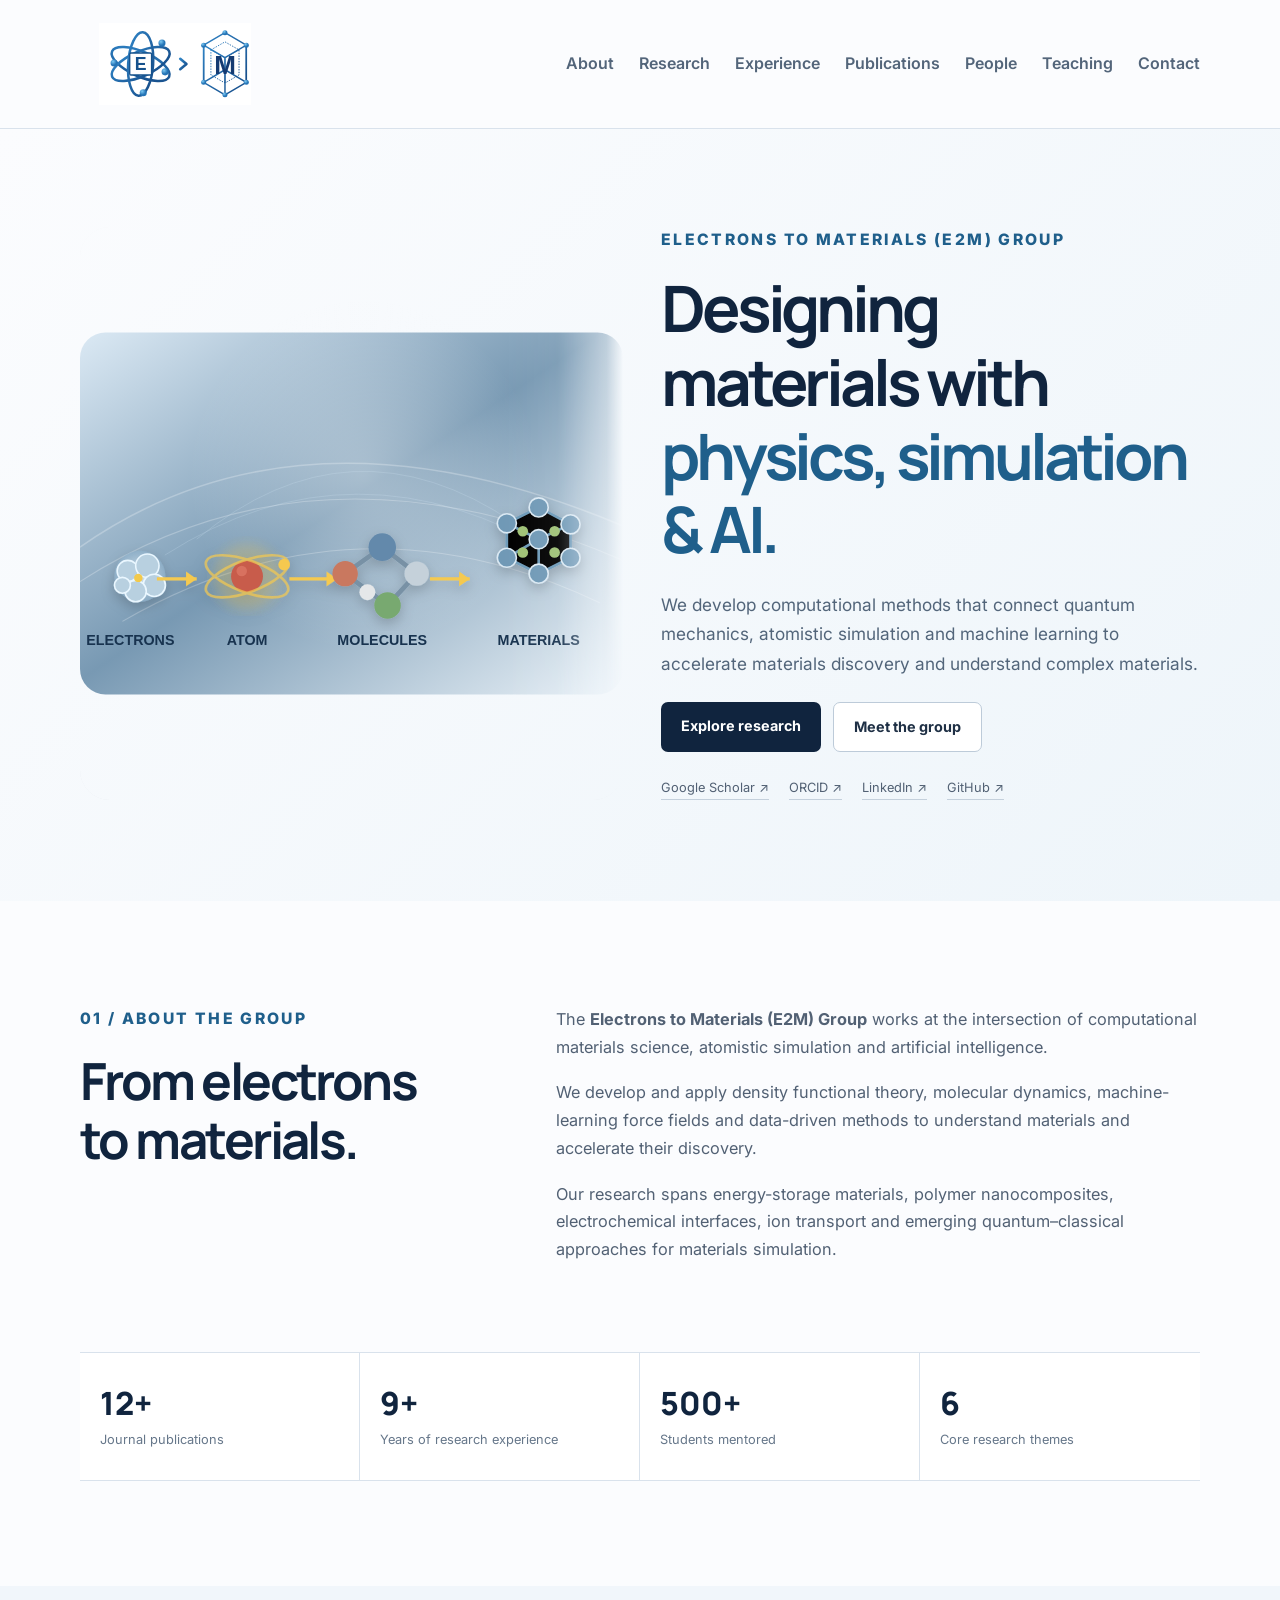
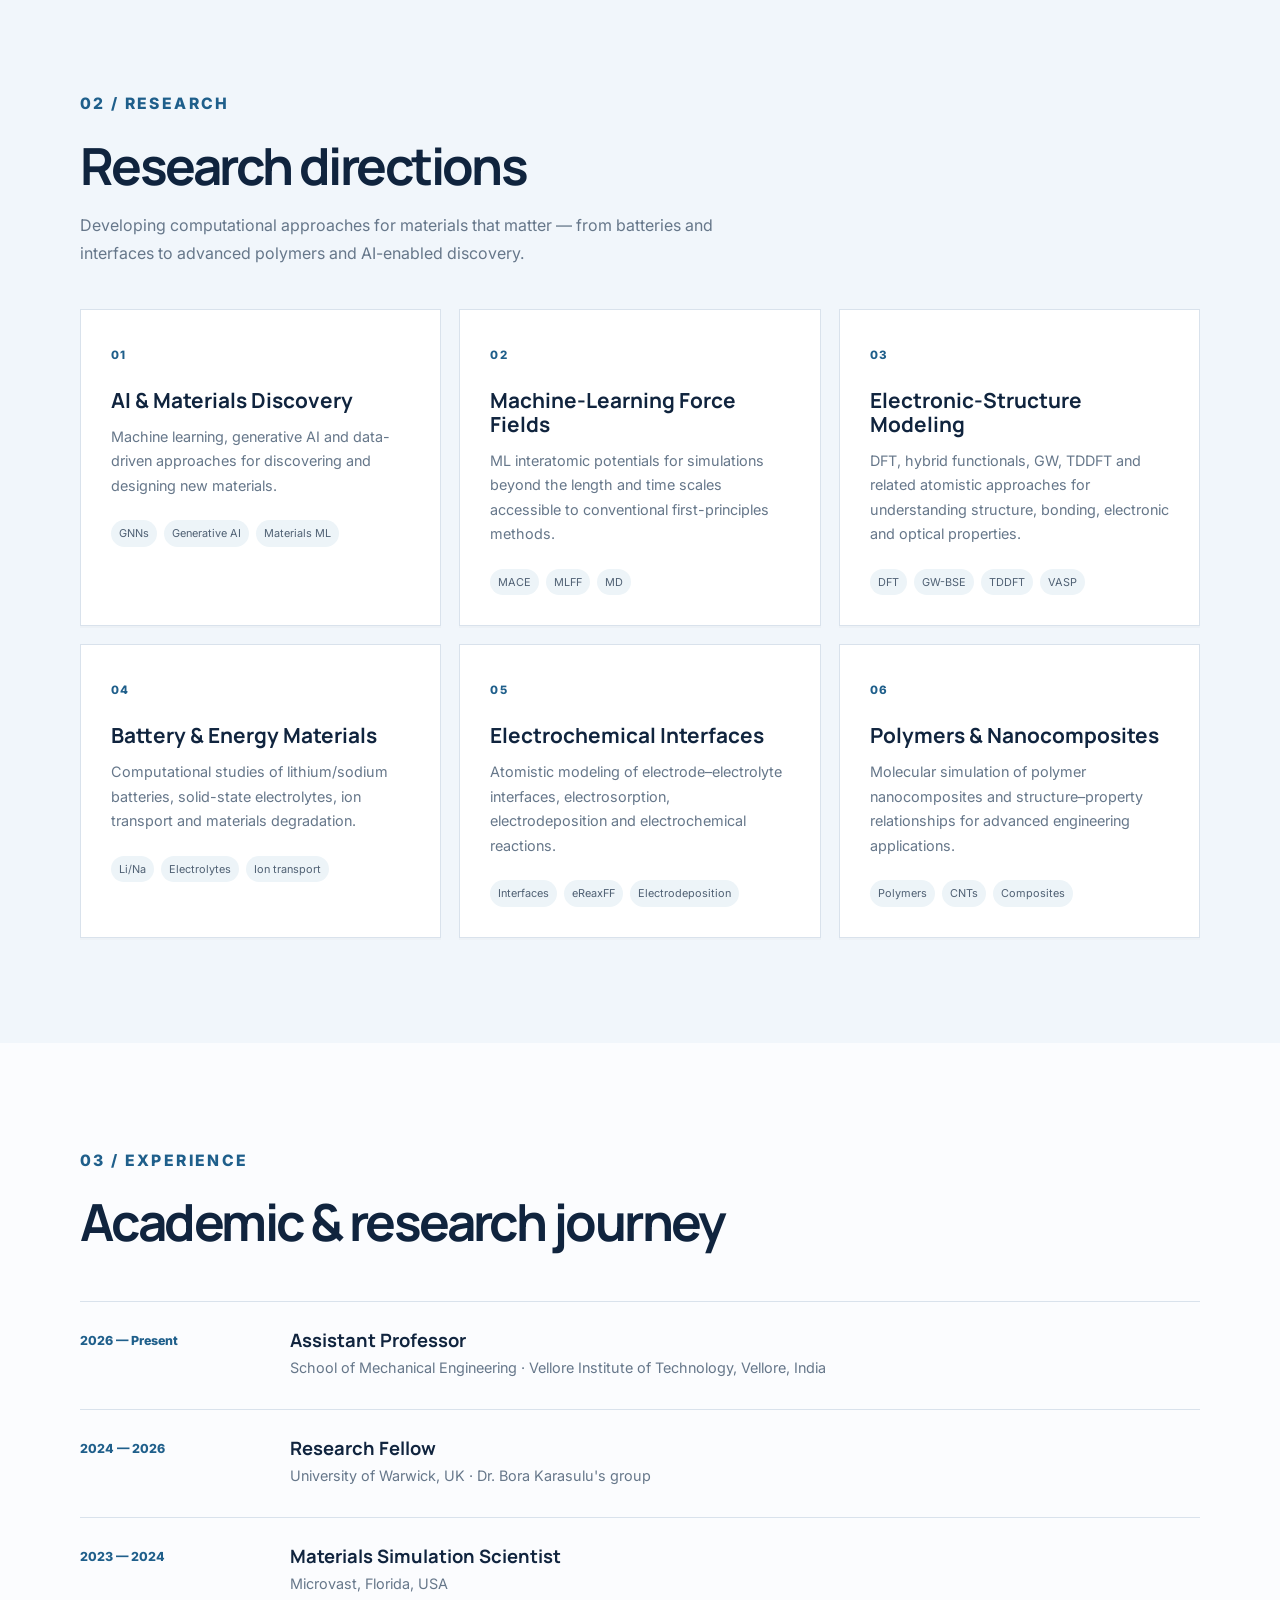
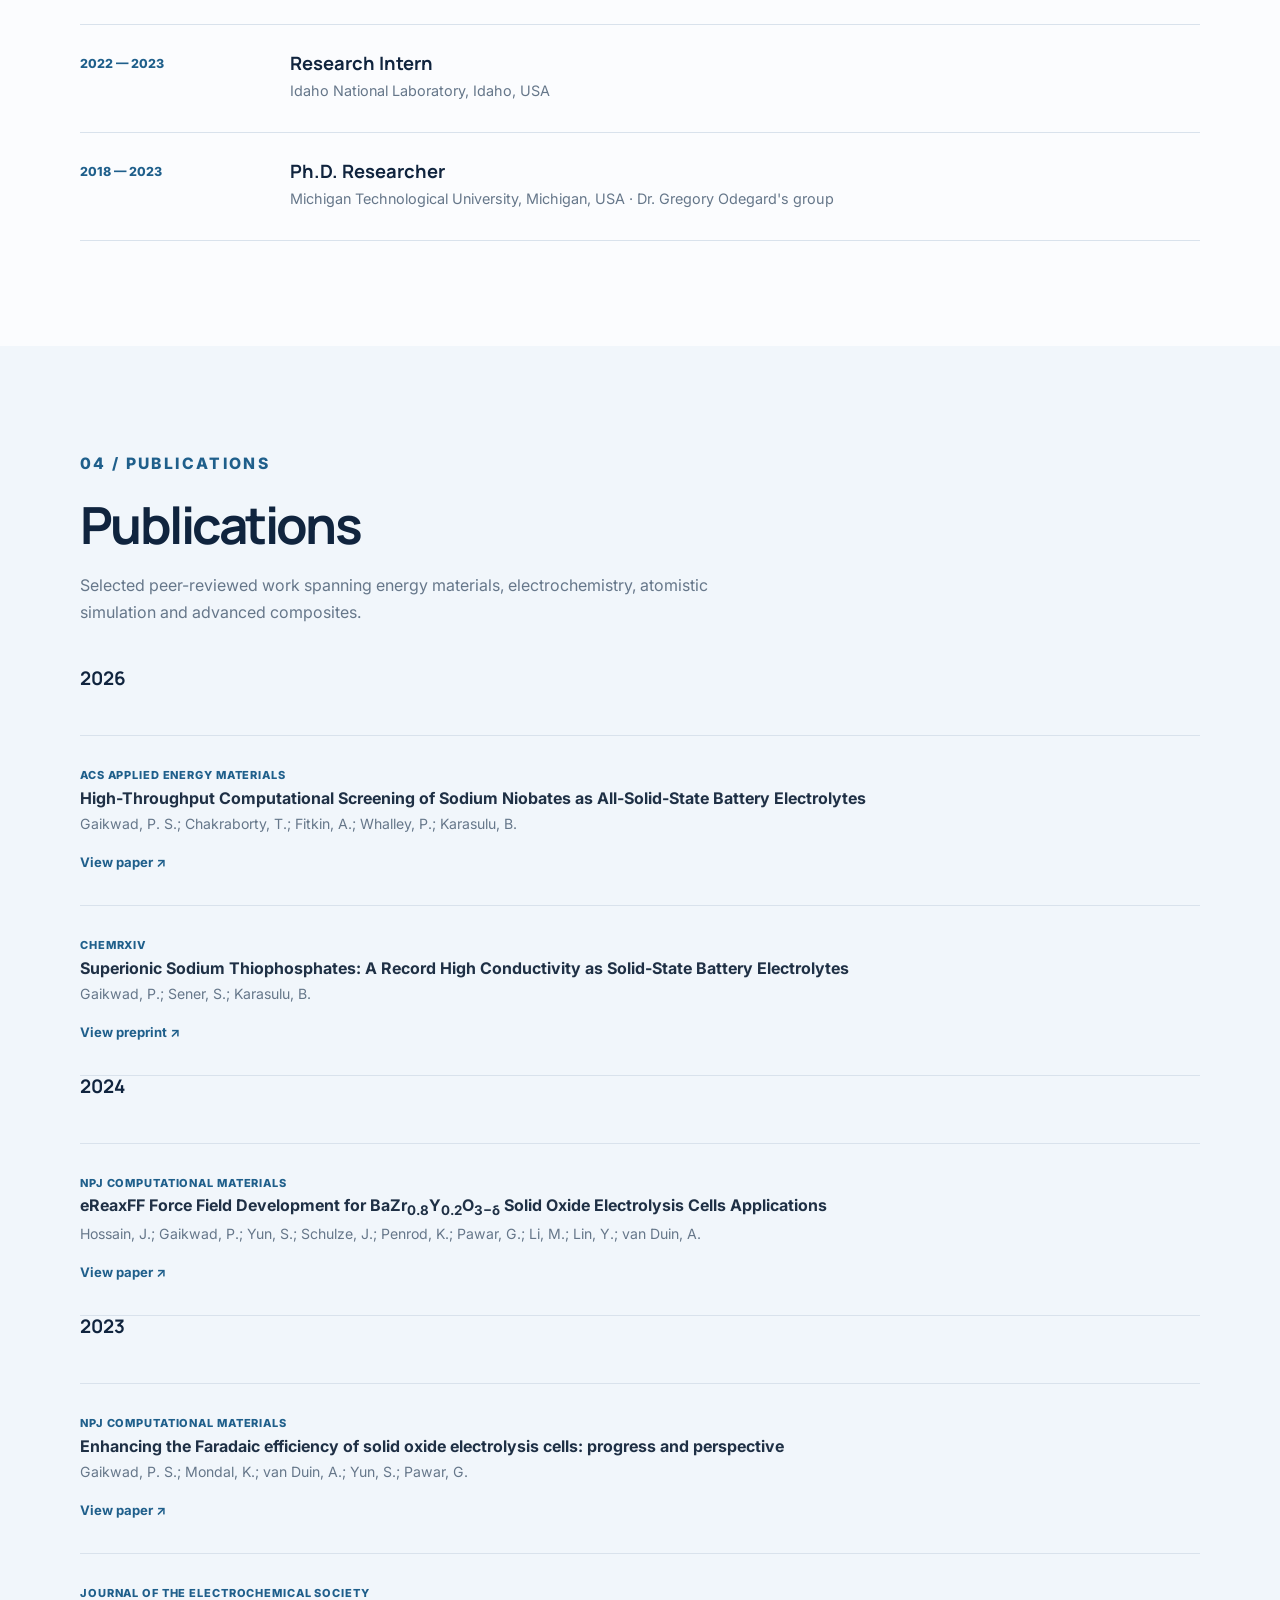
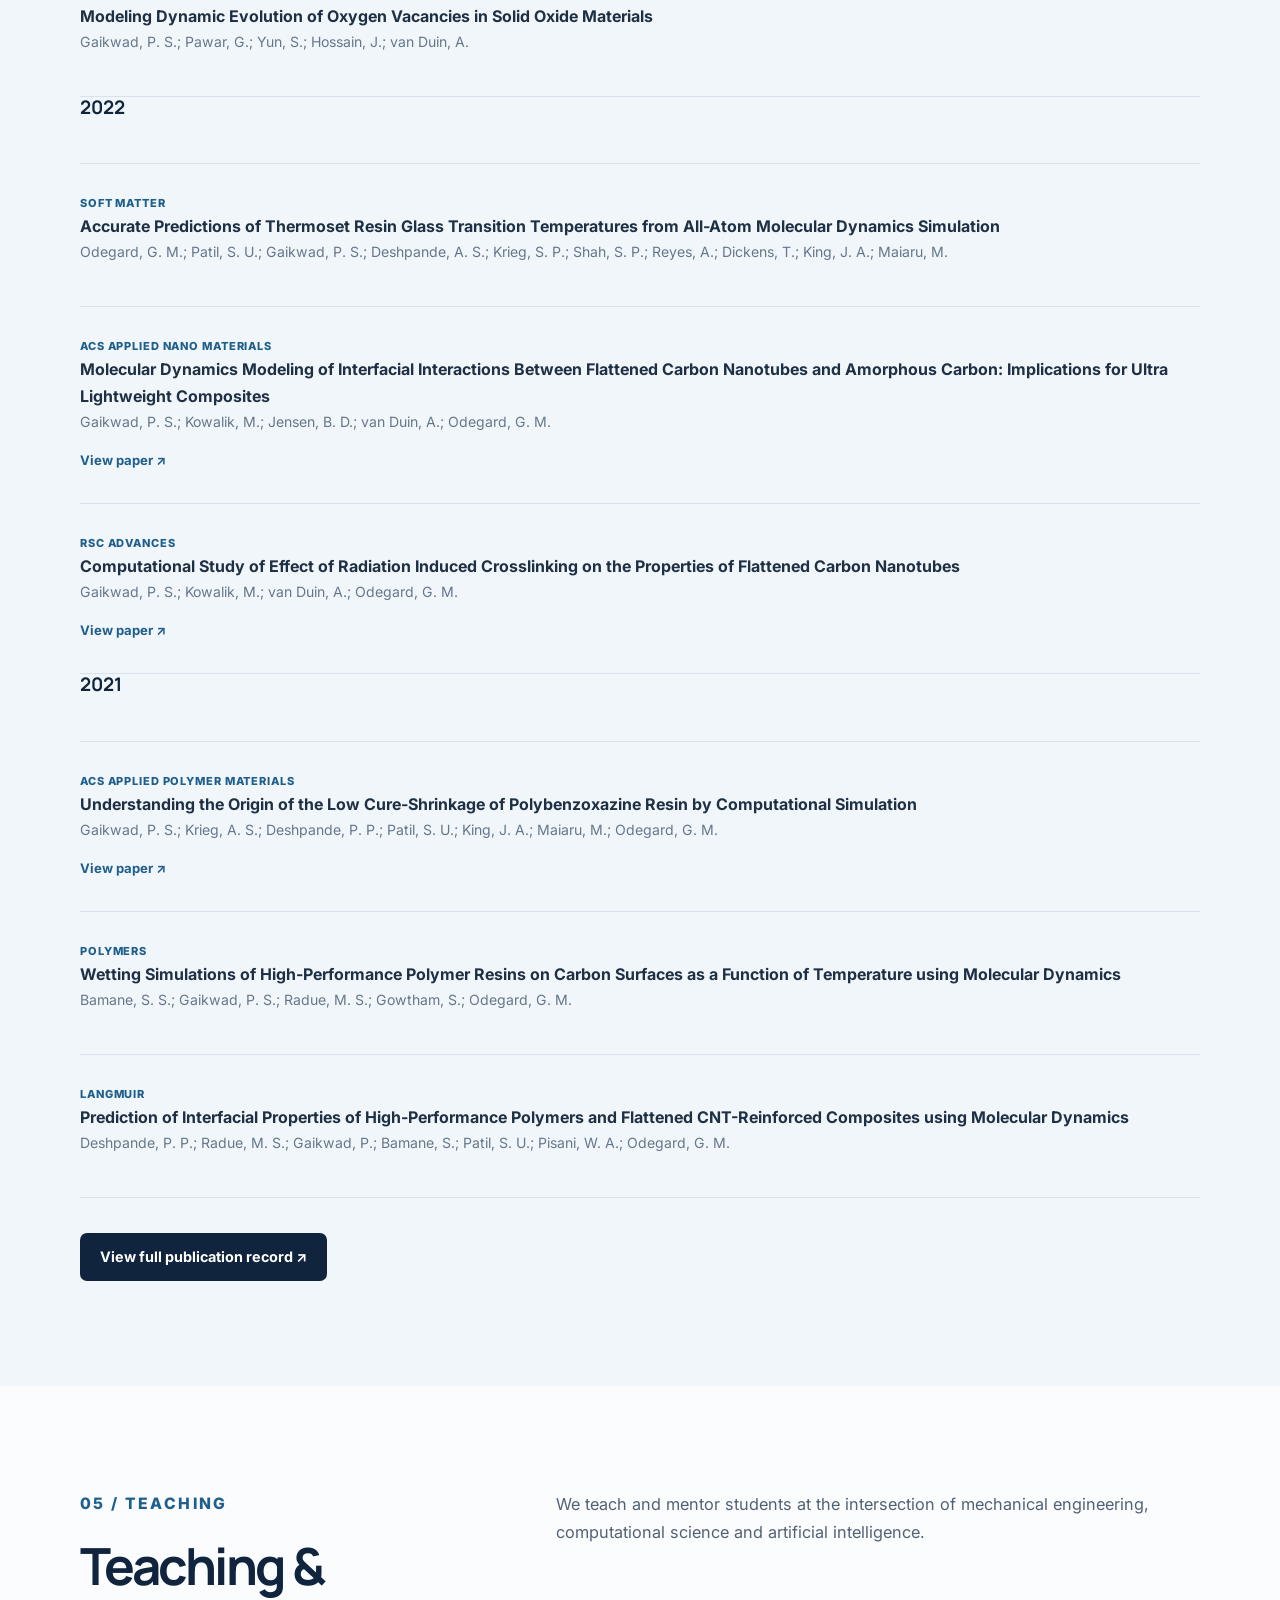
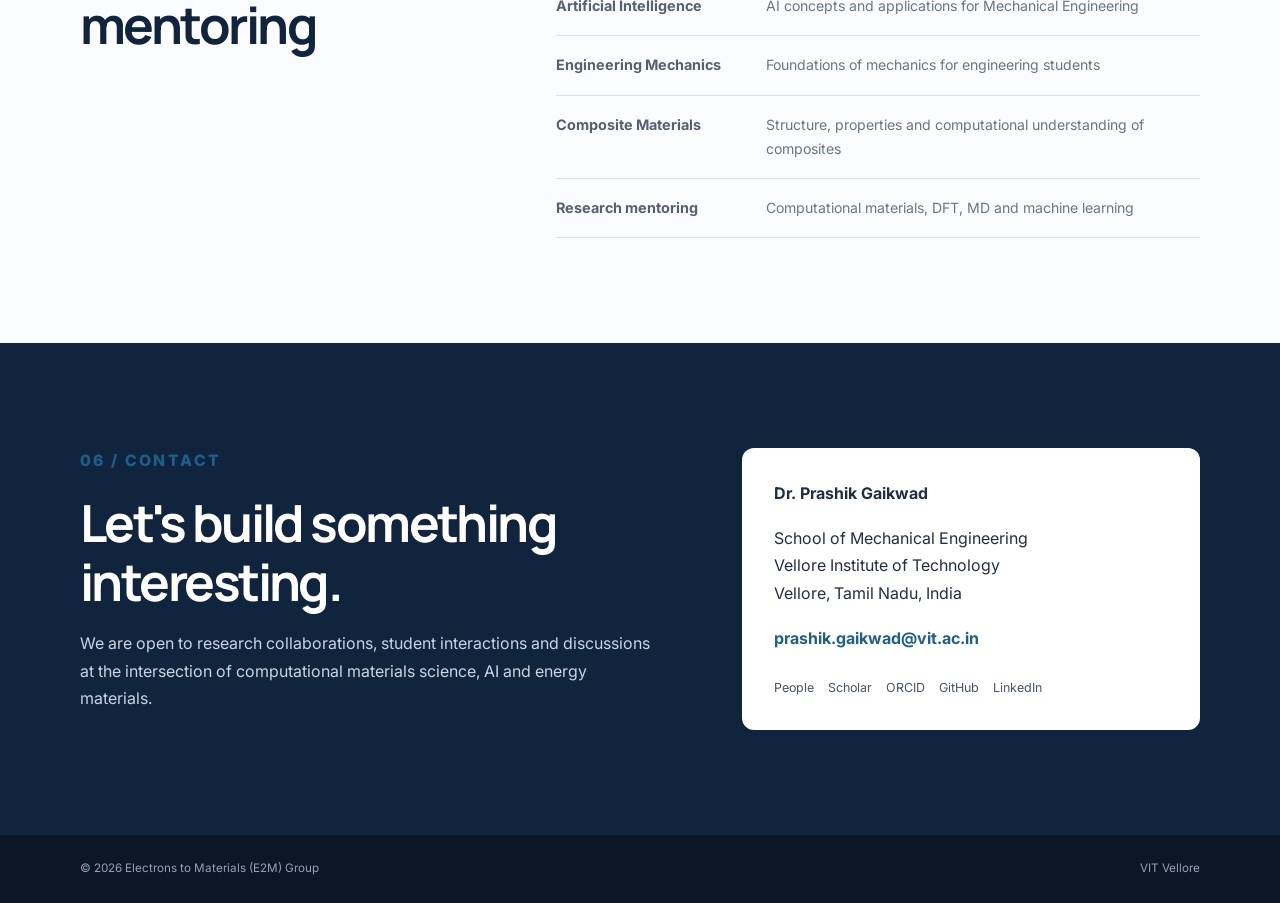
==== commit a9587aaf: "Organize publications year-wise from 2026 through 2021" ====
--- a/index.html
+++ b/index.html
@@ -1 +1 @@
-<!DOCTYPE html><html lang="en"><head><meta charset="UTF-8"><meta name="viewport" content="width=device-width,initial-scale=1.0"><meta name="description" content="Electrons to Materials (E2M) Group — Computational materials science, atomistic simulation, machine learning and AI-enabled materials discovery."><meta name="author" content="Prashik Sunil Gaikwad"><link rel="icon" href="images/e2m-logo.svg"><title>Electrons to Materials (E2M) Group</title><link rel="stylesheet" href="style.css"><link rel="preconnect" href="https://fonts.googleapis.com"><link rel="preconnect" href="https://fonts.gstatic.com" crossorigin><link href="https://fonts.googleapis.com/css2?family=Inter:wght@400;500;600;700&family=Manrope:wght@600;700;800&display=swap" rel="stylesheet"></head><body><header class="site-header"><nav class="navbar container"><a class="logo" href="#home" aria-label="E2M Group home"><img src="images/e2m-logo.svg" alt="E2M Group logo" style="height:54px;width:62px;object-fit:contain;display:block"></a><button class="menu-toggle" aria-label="Open navigation">☰</button><div class="nav-links"><a href="#about">About</a><a href="#research">Research</a><a href="#experience">Experience</a><a href="#publications">Publications</a><a href="people.html">People</a><a href="#teaching">Teaching</a><a href="#contact">Contact</a></div></nav></header><main><section id="home" class="hero"><div class="container hero-grid"><div class="hero-copy"><p class="eyebrow">ELECTRONS TO MATERIALS (E2M) GROUP</p><h1>Designing materials with <span>physics, simulation & AI.</span></h1><p class="hero-text">We develop computational methods that connect quantum mechanics, atomistic simulation and machine learning to accelerate materials discovery and understand complex materials.</p><div class="hero-actions"><a class="button primary" href="#research">Explore research</a><a class="button secondary" href="people.html">Meet the group</a></div><div class="quick-links"><a href="https://scholar.google.com/citations?user=rSj2llAAAAAJ&hl=en" target="_blank" rel="noopener">Google Scholar ↗</a><a href="https://orcid.org/0000-0001-7951-0115" target="_blank" rel="noopener">ORCID ↗</a><a href="https://www.linkedin.com/in/prashik-gaikwad-ph-d-0b2294a1/" target="_blank" rel="noopener">LinkedIn ↗</a><a href="https://github.com/prashikg" target="_blank" rel="noopener">GitHub ↗</a></div></div><div class="hero-research-visual"><img src="images/atoms-to-materials.svg" alt="Electrons to atoms, molecules and materials visual for the E2M Group"></div></div></section><section id="about" class="section"><div class="container two-col"><div><p class="section-label">01 / ABOUT THE GROUP</p><h2>From electrons to materials.</h2></div><div class="prose"><p>The <strong>Electrons to Materials (E2M) Group</strong> works at the intersection of computational materials science, atomistic simulation and artificial intelligence.</p><p>We develop and apply density functional theory, molecular dynamics, machine-learning force fields and data-driven methods to understand materials and accelerate their discovery.</p><p>Our research spans energy-storage materials, polymer nanocomposites, electrochemical interfaces, ion transport and emerging quantum–classical approaches for materials simulation.</p></div></div><div class="container stats"><div><strong>12+</strong><span>Journal publications</span></div><div><strong>9+</strong><span>Years of research experience</span></div><div><strong>500+</strong><span>Students mentored</span></div><div><strong>6</strong><span>Core research themes</span></div></div></section><section id="research" class="section tinted"><div class="container"><p class="section-label">02 / RESEARCH</p><h2>Research directions</h2><p class="section-intro">Developing computational approaches for materials that matter — from batteries and interfaces to advanced polymers and AI-enabled discovery.</p><div class="research-grid"><article><span class="card-number">01</span><h3>AI & Materials Discovery</h3><p>Machine learning, generative AI and data-driven approaches for discovering and designing new materials.</p><div class="tags"><span>GNNs</span><span>Generative AI</span><span>Materials ML</span></div></article><article><span class="card-number">02</span><h3>Machine-Learning Force Fields</h3><p>ML interatomic potentials for simulations beyond the length and time scales accessible to conventional first-principles methods.</p><div class="tags"><span>MACE</span><span>MLFF</span><span>MD</span></div></article><article><span class="card-number">03</span><h3>Electronic-Structure Modeling</h3><p>DFT, hybrid functionals, GW, TDDFT and related atomistic approaches for understanding structure, bonding, electronic and optical properties.</p><div class="tags"><span>DFT</span><span>GW-BSE</span><span>TDDFT</span><span>VASP</span></div></article><article><span class="card-number">04</span><h3>Battery & Energy Materials</h3><p>Computational studies of lithium/sodium batteries, solid-state electrolytes, ion transport and materials degradation.</p><div class="tags"><span>Li/Na</span><span>Electrolytes</span><span>Ion transport</span></div></article><article><span class="card-number">05</span><h3>Electrochemical Interfaces</h3><p>Atomistic modeling of electrode–electrolyte interfaces, electrosorption, electrodeposition and electrochemical reactions.</p><div class="tags"><span>Interfaces</span><span>eReaxFF</span><span>Electrodeposition</span></div></article><article><span class="card-number">06</span><h3>Polymers & Nanocomposites</h3><p>Molecular simulation of polymer nanocomposites and structure–property relationships for advanced engineering applications.</p><div class="tags"><span>Polymers</span><span>CNTs</span><span>Composites</span></div></article></div></div></section><section id="experience" class="section"><div class="container"><p class="section-label">03 / EXPERIENCE</p><h2>Academic & research journey</h2><div class="timeline"><div class="timeline-item"><span>2026 — Present</span><div><h3>Assistant Professor</h3><p>School of Mechanical Engineering · Vellore Institute of Technology, Vellore, India</p></div></div><div class="timeline-item"><span>2024 — 2026</span><div><h3>Research Fellow</h3><p>University of Warwick, UK · Dr. Bora Karasulu's group</p></div></div><div class="timeline-item"><span>2023 — 2024</span><div><h3>Materials Simulation Scientist</h3><p>Microvast, Florida, USA</p></div></div><div class="timeline-item"><span>2022 — 2023</span><div><h3>Research Intern</h3><p>Idaho National Laboratory, Idaho, USA</p></div></div><div class="timeline-item"><span>2018 — 2023</span><div><h3>Ph.D. Researcher</h3><p>Michigan Technological University, Michigan, USA · Dr. Gregory Odegard's group</p></div></div></div></div></section><section id="publications" class="section tinted"><div class="container"><p class="section-label">04 / PUBLICATIONS</p><h2>Publications</h2><p class="section-intro">Selected peer-reviewed work spanning energy materials, electrochemistry, atomistic simulation and advanced composites.</p><div class="publication-list"><article class="pub-item"><div class="pub-meta"><span>2026</span><span>ACS Applied Energy Materials</span></div><h3>High-Throughput Computational Screening of Sodium Niobates as All-Solid-State Battery Electrolytes</h3><p>Gaikwad, P. S.; Chakraborty, T.; Fitkin, A.; Whalley, P.; Karasulu, B.</p><a href="https://pubs.acs.org/doi/10.1021/acsaem.6c01299" target="_blank" rel="noopener">View paper ↗</a></article><article class="pub-item"><div class="pub-meta"><span>2026</span><span>ChemRxiv</span></div><h3>Superionic Sodium Thiophosphates: A Record High Conductivity as Solid-State Battery Electrolytes</h3><p>Gaikwad, P.; Sener, S.; Karasulu, B.</p><a href="https://chemrxiv.org/doi/abs/10.26434/chemrxiv.15006662/v1" target="_blank" rel="noopener">View preprint ↗</a></article><article class="pub-item"><div class="pub-meta"><span>2024</span><span>npj Computational Materials</span></div><h3>eReaxFF Force Field Development for BaZr<sub>0.8</sub>Y<sub>0.2</sub>O<sub>3−δ</sub> Solid Oxide Electrolysis Cells Applications</h3><p>Hossain, J.; Gaikwad, P.; Yun, S.; Schulze, J.; Penrod, K.; Pawar, G.; Li, M.; Lin, Y.; van Duin, A.</p><a href="https://doi.org/10.1038/s41524-024-01268-9" target="_blank" rel="noopener">View paper ↗</a></article><article class="pub-item"><div class="pub-meta"><span>2023</span><span>npj Computational Materials</span></div><h3>Enhancing the Faradaic efficiency of solid oxide electrolysis cells: progress and perspective</h3><p>Gaikwad, P. S.; Mondal, K.; van Duin, A.; Yun, S.; Pawar, G.</p><a href="https://doi.org/10.1038/s41524-023-01044-1" target="_blank" rel="noopener">View paper ↗</a></article><article class="pub-item"><div class="pub-meta"><span>2023</span><span>Journal of The Electrochemical Society</span></div><h3>Modeling Dynamic Evolution of Oxygen Vacancies in Solid Oxide Materials</h3><p>Gaikwad, P. S.; Pawar, G.; Yun, S.; Hossain, J.; van Duin, A.</p></article><article class="pub-item"><div class="pub-meta"><span>2022</span><span>Soft Matter</span></div><h3>Accurate Predictions of Thermoset Resin Glass Transition Temperatures from All-Atom Molecular Dynamics Simulation</h3><p>Odegard, G. M.; Patil, S. U.; Gaikwad, P. S.; Deshpande, A. S.; Krieg, S. P.; Shah, S. P.; Reyes, A.; Dickens, T.; King, J. A.; Maiaru, M.</p></article><article class="pub-item"><div class="pub-meta"><span>2022</span><span>ACS Applied Nano Materials</span></div><h3>Molecular Dynamics Modeling of Interfacial Interactions Between Flattened Carbon Nanotubes and Amorphous Carbon: Implications for Ultra Lightweight Composites</h3><p>Gaikwad, P. S.; Kowalik, M.; Jensen, B. D.; van Duin, A.; Odegard, G. M.</p><a href="https://doi.org/10.1021/acsanm.2c01280" target="_blank" rel="noopener">View paper ↗</a></article><article class="pub-item"><div class="pub-meta"><span>2022</span><span>RSC Advances</span></div><h3>Computational Study of Effect of Radiation Induced Crosslinking on the Properties of Flattened Carbon Nanotubes</h3><p>Gaikwad, P. S.; Kowalik, M.; van Duin, A.; Odegard, G. M.</p><a href="https://doi.org/10.1039/D2RA05550C" target="_blank" rel="noopener">View paper ↗</a></article><article class="pub-item"><div class="pub-meta"><span>2021</span><span>ACS Applied Polymer Materials</span></div><h3>Understanding the Origin of the Low Cure-Shrinkage of Polybenzoxazine Resin by Computational Simulation</h3><p>Gaikwad, P. S.; Krieg, A. S.; Deshpande, P. P.; Patil, S. U.; King, J. A.; Maiaru, M.; Odegard, G. M.</p><a href="https://doi.org/10.1021/acsapm.1c01070" target="_blank" rel="noopener">View paper ↗</a></article><article class="pub-item"><div class="pub-meta"><span>2021</span><span>Polymers</span></div><h3>Wetting Simulations of High-Performance Polymer Resins on Carbon Surfaces as a Function of Temperature using Molecular Dynamics</h3><p>Bamane, S. S.; Gaikwad, P. S.; Radue, M. S.; Gowtham, S.; Odegard, G. M.</p></article><article class="pub-item"><div class="pub-meta"><span>2021</span><span>Langmuir</span></div><h3>Prediction of Interfacial Properties of High-Performance Polymers and Flattened CNT-Reinforced Composites using Molecular Dynamics</h3><p>Deshpande, P. P.; Radue, M. S.; Gaikwad, P.; Bamane, S.; Patil, S. U.; Pisani, W. A.; Odegard, G. M.</p></article></div><div class="publication-footer"><a class="button primary" href="https://scholar.google.com/citations?user=rSj2llAAAAAJ&hl=en" target="_blank" rel="noopener">View full publication record ↗</a></div></div></section><section id="teaching" class="section"><div class="container two-col"><div><p class="section-label">05 / TEACHING</p><h2>Teaching & mentoring</h2></div><div class="prose"><p>We teach and mentor students at the intersection of mechanical engineering, computational science and artificial intelligence.</p><div class="teaching-list"><div><strong>Artificial Intelligence</strong><span>AI concepts and applications for Mechanical Engineering</span></div><div><strong>Engineering Mechanics</strong><span>Foundations of mechanics for engineering students</span></div><div><strong>Composite Materials</strong><span>Structure, properties and computational understanding of composites</span></div><div><strong>Research mentoring</strong><span>Computational materials, DFT, MD and machine learning</span></div></div></div></div></section><section id="contact" class="contact"><div class="container contact-grid"><div><p class="section-label">06 / CONTACT</p><h2>Let's build something interesting.</h2><p>We are open to research collaborations, student interactions and discussions at the intersection of computational materials science, AI and energy materials.</p></div><div class="contact-card"><p><strong>Dr. Prashik Gaikwad</strong></p><p>School of Mechanical Engineering<br>Vellore Institute of Technology<br>Vellore, Tamil Nadu, India</p><a class="email" href="mailto:prashik.gaikwad@vit.ac.in">prashik.gaikwad@vit.ac.in</a><div class="socials"><a href="people.html">People</a><a href="https://scholar.google.com/citations?user=rSj2llAAAAAJ&hl=en" target="_blank" rel="noopener">Scholar</a><a href="https://orcid.org/0000-0001-7951-0115" target="_blank" rel="noopener">ORCID</a><a href="https://github.com/prashikg" target="_blank" rel="noopener">GitHub</a><a href="https://www.linkedin.com/in/prashik-gaikwad-ph-d-0b2294a1/" target="_blank" rel="noopener">LinkedIn</a></div></div></div></section></main><footer><div class="container"><span>© 2026 Electrons to Materials (E2M) Group</span><span>VIT Vellore</span></div></footer><script>const b=document.querySelector('.menu-toggle'),n=document.querySelector('.nav-links');b?.addEventListener('click',()=>n.classList.toggle('open'));document.querySelectorAll('.nav-links a').forEach(a=>a.addEventListener('click',()=>n.classList.remove('open')));</script></body></html>+<!DOCTYPE html><html lang="en"><head><meta charset="UTF-8"><meta name="viewport" content="width=device-width,initial-scale=1.0"><meta name="description" content="Electrons to Materials (E2M) Group — Computational materials science, atomistic simulation, machine learning and AI-enabled materials discovery."><meta name="author" content="Prashik Sunil Gaikwad"><link rel="icon" href="images/e2m-logo.svg"><title>Electrons to Materials (E2M) Group</title><link rel="stylesheet" href="style.css"><link rel="preconnect" href="https://fonts.googleapis.com"><link rel="preconnect" href="https://fonts.gstatic.com" crossorigin><link href="https://fonts.googleapis.com/css2?family=Inter:wght@400;500;600;700&family=Manrope:wght@600;700;800&display=swap" rel="stylesheet"></head><body><header class="site-header"><nav class="navbar container"><a class="logo" href="#home" aria-label="E2M Group home"><img src="images/e2m-logo.svg" alt="E2M Group logo" style="height:54px;width:62px;object-fit:contain;display:block"></a><button class="menu-toggle" aria-label="Open navigation">☰</button><div class="nav-links"><a href="#about">About</a><a href="#research">Research</a><a href="#experience">Experience</a><a href="#publications">Publications</a><a href="people.html">People</a><a href="#teaching">Teaching</a><a href="#contact">Contact</a></div></nav></header><main><section id="home" class="hero"><div class="container hero-grid"><div class="hero-copy"><p class="eyebrow">ELECTRONS TO MATERIALS (E2M) GROUP</p><h1>Designing materials with <span>physics, simulation & AI.</span></h1><p class="hero-text">We develop computational methods that connect quantum mechanics, atomistic simulation and machine learning to accelerate materials discovery and understand complex materials.</p><div class="hero-actions"><a class="button primary" href="#research">Explore research</a><a class="button secondary" href="people.html">Meet the group</a></div><div class="quick-links"><a href="https://scholar.google.com/citations?user=rSj2llAAAAAJ&hl=en" target="_blank" rel="noopener">Google Scholar ↗</a><a href="https://orcid.org/0000-0001-7951-0115" target="_blank" rel="noopener">ORCID ↗</a><a href="https://www.linkedin.com/in/prashik-gaikwad-ph-d-0b2294a1/" target="_blank" rel="noopener">LinkedIn ↗</a><a href="https://github.com/prashikg" target="_blank" rel="noopener">GitHub ↗</a></div></div><div class="hero-research-visual"><img src="images/atoms-to-materials.svg" alt="Electrons to atoms, molecules and materials visual for the E2M Group"></div></div></section><section id="about" class="section"><div class="container two-col"><div><p class="section-label">01 / ABOUT THE GROUP</p><h2>From electrons to materials.</h2></div><div class="prose"><p>The <strong>Electrons to Materials (E2M) Group</strong> works at the intersection of computational materials science, atomistic simulation and artificial intelligence.</p><p>We develop and apply density functional theory, molecular dynamics, machine-learning force fields and data-driven methods to understand materials and accelerate their discovery.</p><p>Our research spans energy-storage materials, polymer nanocomposites, electrochemical interfaces, ion transport and emerging quantum–classical approaches for materials simulation.</p></div></div><div class="container stats"><div><strong>12+</strong><span>Journal publications</span></div><div><strong>9+</strong><span>Years of research experience</span></div><div><strong>500+</strong><span>Students mentored</span></div><div><strong>6</strong><span>Core research themes</span></div></div></section><section id="research" class="section tinted"><div class="container"><p class="section-label">02 / RESEARCH</p><h2>Research directions</h2><p class="section-intro">Developing computational approaches for materials that matter — from batteries and interfaces to advanced polymers and AI-enabled discovery.</p><div class="research-grid"><article><span class="card-number">01</span><h3>AI & Materials Discovery</h3><p>Machine learning, generative AI and data-driven approaches for discovering and designing new materials.</p><div class="tags"><span>GNNs</span><span>Generative AI</span><span>Materials ML</span></div></article><article><span class="card-number">02</span><h3>Machine-Learning Force Fields</h3><p>ML interatomic potentials for simulations beyond the length and time scales accessible to conventional first-principles methods.</p><div class="tags"><span>MACE</span><span>MLFF</span><span>MD</span></div></article><article><span class="card-number">03</span><h3>Electronic-Structure Modeling</h3><p>DFT, hybrid functionals, GW, TDDFT and related atomistic approaches for understanding structure, bonding, electronic and optical properties.</p><div class="tags"><span>DFT</span><span>GW-BSE</span><span>TDDFT</span><span>VASP</span></div></article><article><span class="card-number">04</span><h3>Battery & Energy Materials</h3><p>Computational studies of lithium/sodium batteries, solid-state electrolytes, ion transport and materials degradation.</p><div class="tags"><span>Li/Na</span><span>Electrolytes</span><span>Ion transport</span></div></article><article><span class="card-number">05</span><h3>Electrochemical Interfaces</h3><p>Atomistic modeling of electrode–electrolyte interfaces, electrosorption, electrodeposition and electrochemical reactions.</p><div class="tags"><span>Interfaces</span><span>eReaxFF</span><span>Electrodeposition</span></div></article><article><span class="card-number">06</span><h3>Polymers & Nanocomposites</h3><p>Molecular simulation of polymer nanocomposites and structure–property relationships for advanced engineering applications.</p><div class="tags"><span>Polymers</span><span>CNTs</span><span>Composites</span></div></article></div></div></section><section id="experience" class="section"><div class="container"><p class="section-label">03 / EXPERIENCE</p><h2>Academic & research journey</h2><div class="timeline"><div class="timeline-item"><span>2026 — Present</span><div><h3>Assistant Professor</h3><p>School of Mechanical Engineering · Vellore Institute of Technology, Vellore, India</p></div></div><div class="timeline-item"><span>2024 — 2026</span><div><h3>Research Fellow</h3><p>University of Warwick, UK · Dr. Bora Karasulu's group</p></div></div><div class="timeline-item"><span>2023 — 2024</span><div><h3>Materials Simulation Scientist</h3><p>Microvast, Florida, USA</p></div></div><div class="timeline-item"><span>2022 — 2023</span><div><h3>Research Intern</h3><p>Idaho National Laboratory, Idaho, USA</p></div></div><div class="timeline-item"><span>2018 — 2023</span><div><h3>Ph.D. Researcher</h3><p>Michigan Technological University, Michigan, USA · Dr. Gregory Odegard's group</p></div></div></div></div></section><section id="publications" class="section tinted"><div class="container"><p class="section-label">04 / PUBLICATIONS</p><h2>Publications</h2><p class="section-intro">Selected peer-reviewed work spanning energy materials, electrochemistry, atomistic simulation and advanced composites.</p><div class="publication-years"><section class="publication-year"><h3>2026</h3><div class="publication-list"><article class="pub-item"><div class="pub-meta"><span>ACS Applied Energy Materials</span></div><h4>High-Throughput Computational Screening of Sodium Niobates as All-Solid-State Battery Electrolytes</h4><p>Gaikwad, P. S.; Chakraborty, T.; Fitkin, A.; Whalley, P.; Karasulu, B.</p><a href="https://pubs.acs.org/doi/10.1021/acsaem.6c01299" target="_blank" rel="noopener">View paper ↗</a></article><article class="pub-item"><div class="pub-meta"><span>ChemRxiv</span></div><h4>Superionic Sodium Thiophosphates: A Record High Conductivity as Solid-State Battery Electrolytes</h4><p>Gaikwad, P.; Sener, S.; Karasulu, B.</p><a href="https://chemrxiv.org/doi/abs/10.26434/chemrxiv.15006662/v1" target="_blank" rel="noopener">View preprint ↗</a></article></div></section><section class="publication-year"><h3>2024</h3><div class="publication-list"><article class="pub-item"><div class="pub-meta"><span>npj Computational Materials</span></div><h4>eReaxFF Force Field Development for BaZr<sub>0.8</sub>Y<sub>0.2</sub>O<sub>3−δ</sub> Solid Oxide Electrolysis Cells Applications</h4><p>Hossain, J.; Gaikwad, P.; Yun, S.; Schulze, J.; Penrod, K.; Pawar, G.; Li, M.; Lin, Y.; van Duin, A.</p><a href="https://doi.org/10.1038/s41524-024-01268-9" target="_blank" rel="noopener">View paper ↗</a></article></div></section><section class="publication-year"><h3>2023</h3><div class="publication-list"><article class="pub-item"><div class="pub-meta"><span>npj Computational Materials</span></div><h4>Enhancing the Faradaic efficiency of solid oxide electrolysis cells: progress and perspective</h4><p>Gaikwad, P. S.; Mondal, K.; van Duin, A.; Yun, S.; Pawar, G.</p><a href="https://doi.org/10.1038/s41524-023-01044-1" target="_blank" rel="noopener">View paper ↗</a></article><article class="pub-item"><div class="pub-meta"><span>Journal of The Electrochemical Society</span></div><h4>Modeling Dynamic Evolution of Oxygen Vacancies in Solid Oxide Materials</h4><p>Gaikwad, P. S.; Pawar, G.; Yun, S.; Hossain, J.; van Duin, A.</p></article></div></section><section class="publication-year"><h3>2022</h3><div class="publication-list"><article class="pub-item"><div class="pub-meta"><span>Soft Matter</span></div><h4>Accurate Predictions of Thermoset Resin Glass Transition Temperatures from All-Atom Molecular Dynamics Simulation</h4><p>Odegard, G. M.; Patil, S. U.; Gaikwad, P. S.; Deshpande, A. S.; Krieg, S. P.; Shah, S. P.; Reyes, A.; Dickens, T.; King, J. A.; Maiaru, M.</p></article><article class="pub-item"><div class="pub-meta"><span>ACS Applied Nano Materials</span></div><h4>Molecular Dynamics Modeling of Interfacial Interactions Between Flattened Carbon Nanotubes and Amorphous Carbon: Implications for Ultra Lightweight Composites</h4><p>Gaikwad, P. S.; Kowalik, M.; Jensen, B. D.; van Duin, A.; Odegard, G. M.</p><a href="https://doi.org/10.1021/acsanm.2c01280" target="_blank" rel="noopener">View paper ↗</a></article><article class="pub-item"><div class="pub-meta"><span>RSC Advances</span></div><h4>Computational Study of Effect of Radiation Induced Crosslinking on the Properties of Flattened Carbon Nanotubes</h4><p>Gaikwad, P. S.; Kowalik, M.; van Duin, A.; Odegard, G. M.</p><a href="https://doi.org/10.1039/D2RA05550C" target="_blank" rel="noopener">View paper ↗</a></article></div></section><section class="publication-year"><h3>2021</h3><div class="publication-list"><article class="pub-item"><div class="pub-meta"><span>ACS Applied Polymer Materials</span></div><h4>Understanding the Origin of the Low Cure-Shrinkage of Polybenzoxazine Resin by Computational Simulation</h4><p>Gaikwad, P. S.; Krieg, A. S.; Deshpande, P. P.; Patil, S. U.; King, J. A.; Maiaru, M.; Odegard, G. M.</p><a href="https://doi.org/10.1021/acsapm.1c01070" target="_blank" rel="noopener">View paper ↗</a></article><article class="pub-item"><div class="pub-meta"><span>Polymers</span></div><h4>Wetting Simulations of High-Performance Polymer Resins on Carbon Surfaces as a Function of Temperature using Molecular Dynamics</h4><p>Bamane, S. S.; Gaikwad, P. S.; Radue, M. S.; Gowtham, S.; Odegard, G. M.</p></article><article class="pub-item"><div class="pub-meta"><span>Langmuir</span></div><h4>Prediction of Interfacial Properties of High-Performance Polymers and Flattened CNT-Reinforced Composites using Molecular Dynamics</h4><p>Deshpande, P. P.; Radue, M. S.; Gaikwad, P.; Bamane, S.; Patil, S. U.; Pisani, W. A.; Odegard, G. M.</p></article></div></section></div><div class="publication-footer"><a class="button primary" href="https://scholar.google.com/citations?user=rSj2llAAAAAJ&hl=en" target="_blank" rel="noopener">View full publication record ↗</a></div></div></section><section id="teaching" class="section"><div class="container two-col"><div><p class="section-label">05 / TEACHING</p><h2>Teaching & mentoring</h2></div><div class="prose"><p>We teach and mentor students at the intersection of mechanical engineering, computational science and artificial intelligence.</p><div class="teaching-list"><div><strong>Artificial Intelligence</strong><span>AI concepts and applications for Mechanical Engineering</span></div><div><strong>Engineering Mechanics</strong><span>Foundations of mechanics for engineering students</span></div><div><strong>Composite Materials</strong><span>Structure, properties and computational understanding of composites</span></div><div><strong>Research mentoring</strong><span>Computational materials, DFT, MD and machine learning</span></div></div></div></div></section><section id="contact" class="contact"><div class="container contact-grid"><div><p class="section-label">06 / CONTACT</p><h2>Let's build something interesting.</h2><p>We are open to research collaborations, student interactions and discussions at the intersection of computational materials science, AI and energy materials.</p></div><div class="contact-card"><p><strong>Dr. Prashik Gaikwad</strong></p><p>School of Mechanical Engineering<br>Vellore Institute of Technology<br>Vellore, Tamil Nadu, India</p><a class="email" href="mailto:prashik.gaikwad@vit.ac.in">prashik.gaikwad@vit.ac.in</a><div class="socials"><a href="people.html">People</a><a href="https://scholar.google.com/citations?user=rSj2llAAAAAJ&hl=en" target="_blank" rel="noopener">Scholar</a><a href="https://orcid.org/0000-0001-7951-0115" target="_blank" rel="noopener">ORCID</a><a href="https://github.com/prashikg" target="_blank" rel="noopener">GitHub</a><a href="https://www.linkedin.com/in/prashik-gaikwad-ph-d-0b2294a1/" target="_blank" rel="noopener">LinkedIn</a></div></div></div></section></main><footer><div class="container"><span>© 2026 Electrons to Materials (E2M) Group</span><span>VIT Vellore</span></div></footer><script>const b=document.querySelector('.menu-toggle'),n=document.querySelector('.nav-links');b?.addEventListener('click',()=>n.classList.toggle('open'));document.querySelectorAll('.nav-links a').forEach(a=>a.addEventListener('click',()=>n.classList.remove('open')));</script></body></html>
--- a/style.css
+++ b/style.css
@@ -1 +1,11 @@
-:root{--navy:#10243e;--ink:#1f3045;--muted:#66778a;--line:#d9e2ec;--paper:#fbfcfe;--bluewash:#f1f6fb;--accent:#1f5f8b;--accent2:#2f7f83;--white:#fff;--shadow:0 18px 45px rgba(16,36,62,.10)}*{box-sizing:border-box;margin:0;padding:0}html{scroll-behavior:smooth}body{font-family:Inter,system-ui,sans-serif;color:var(--ink);background:var(--paper);line-height:1.7}h1,h2,h3{font-family:Manrope,Inter,sans-serif;color:var(--navy);line-height:1.15}a{color:inherit}.container{width:min(1120px,calc(100% - 44px));margin:auto}.site-header{position:sticky;top:0;z-index:100;background:rgba(251,252,254,.96);backdrop-filter:blur(12px);border-bottom:1px solid var(--line)}.navbar{height:76px;display:flex;align-items:center;justify-content:space-between}.logo{font:800 1.35rem Manrope;text-decoration:none;color:var(--navy);letter-spacing:-.04em}.logo span{color:var(--accent)}.nav-links{display:flex;align-items:center;gap:34px;margin-left:auto;padding-left:55px}.nav-links a{font-size:.84rem;font-weight:600;text-decoration:none;color:#53657a;white-space:nowrap;transition:color .2s}.nav-links a:hover{color:var(--accent)}.menu-toggle{display:none;border:0;background:none;font-size:1.5rem}.hero{min-height:calc(100vh - 76px);display:flex;align-items:center;background:linear-gradient(135deg,#fbfcfe 0%,#eef5fa 100%);overflow:hidden}.hero-grid{display:grid;grid-template-columns:1.05fr .95fr;gap:18px;align-items:stretch;padding:58px 0 65px}.hero-copy{grid-column:2;grid-row:1;position:relative;z-index:2;padding-left:10px;display:flex;flex-direction:column;justify-content:center;padding-top:8px;padding-bottom:8px}.eyebrow,.section-label{font-size:.72rem;letter-spacing:.15em;font-weight:800;color:var(--accent);margin-bottom:18px}.hero h1{font-size:clamp(3rem,5.2vw,5.15rem);letter-spacing:-.065em;max-width:680px}.hero h1 span{color:var(--accent)}.hero-text{font-size:1.08rem;color:#52657a;max-width:620px;margin:25px 0}.hero-actions{display:flex;gap:12px;margin-bottom:25px}.button{display:inline-block;padding:12px 20px;border-radius:7px;text-decoration:none;font-weight:700;font-size:.9rem}.button.primary{background:var(--navy);color:#fff}.button.secondary{border:1px solid #bdcbd9;background:#fff}.quick-links{display:flex;gap:20px;flex-wrap:wrap}.quick-links a{font-size:.8rem;color:#526174;text-decoration:none;border-bottom:1px solid #c4d0dc}.hero-research-visual{grid-column:1;grid-row:1;align-self:stretch;justify-self:end;width:calc(100% + 95px);max-width:690px;margin-right:-65px;margin-top:0;margin-bottom:0;position:relative;z-index:1;line-height:0;border-radius:34px;overflow:hidden;box-shadow:0 18px 45px rgba(16,36,62,.12);-webkit-mask-image:linear-gradient(to right,#000 0%,#000 72%,rgba(0,0,0,.88) 82%,rgba(0,0,0,.35) 94%,transparent 100%);mask-image:linear-gradient(to right,#000 0%,#000 72%,rgba(0,0,0,.88) 82%,rgba(0,0,0,.35) 94%,transparent 100%);display:flex;align-items:center}.hero-research-visual img{width:100%;height:auto;max-height:100%;display:block;border-radius:34px}.section{padding:105px 0;background:var(--paper)}.tinted{background:var(--bluewash)}.two-col{display:grid;grid-template-columns:.75fr 1.25fr;gap:90px}.section h2,.contact h2{font-size:clamp(2.3rem,4vw,3.8rem);letter-spacing:-.05em}.prose{font-size:1.02rem;color:#526174}.prose p{margin-bottom:18px}.stats{margin-top:70px;display:grid;grid-template-columns:repeat(4,1fr);border-top:1px solid var(--line);border-bottom:1px solid var(--line);background:#fff}.stats div{padding:28px 20px;border-right:1px solid var(--line)}.stats div:last-child{border:0}.stats strong{display:block;font:800 2rem Manrope;color:var(--navy)}.stats span{color:var(--muted);font-size:.8rem}.section-intro{max-width:700px;color:var(--muted);margin:18px 0 42px}.research-grid{display:grid;grid-template-columns:repeat(3,1fr);gap:18px}.research-grid article{background:#fff;border:1px solid var(--line);padding:30px;min-height:285px;transition:.25s;box-shadow:0 2px 0 rgba(15,23,42,.02)}.research-grid article:hover{transform:translateY(-5px);box-shadow:var(--shadow)}.card-number{font-size:.72rem;font-weight:800;color:var(--accent);letter-spacing:.12em}.research-grid h3{font-size:1.3rem;margin:22px 0 12px}.research-grid p{color:var(--muted);font-size:.9rem}.tags{display:flex;gap:7px;flex-wrap:wrap;margin-top:22px}.tags span{font-size:.68rem;padding:4px 8px;border-radius:20px;background:#edf4f8;color:#506174}.timeline{margin-top:50px;border-top:1px solid var(--line)}.timeline-item{display:grid;grid-template-columns:180px 1fr;gap:30px;padding:28px 0;border-bottom:1px solid var(--line)}.timeline-item>span{font-size:.78rem;font-weight:800;color:var(--accent)}.timeline-item h3{font-size:1.15rem;margin-bottom:5px}.timeline-item p{color:var(--muted);font-size:.9rem}.publication-list{margin-top:45px}.pub-item{padding:30px 0;border-top:1px solid var(--line)}.pub-item:last-child{border-bottom:1px solid var(--line)}.pub-meta{display:flex;gap:12px;flex-wrap:wrap}.pub-meta span{font-size:.69rem;color:var(--accent);font-weight:800;letter-spacing:.08em;text-transform:uppercase}.pub-meta span+span:before{content:"·";margin-right:12px;color:#9aabba}.pub-item h3{font-size:1.22rem;margin:10px 0}.pub-item p{font-size:.88rem;color:var(--muted);margin-bottom:12px}.pub-item a{font-size:.82rem;color:var(--accent);font-weight:700;text-decoration:none}.publication-footer{padding-top:35px}.teaching-list{margin-top:30px}.teaching-list div{padding:17px 0;border-bottom:1px solid var(--line);display:grid;grid-template-columns:190px 1fr;gap:20px}.teaching-list strong{font-size:.9rem}.teaching-list span{font-size:.88rem;color:var(--muted)}.contact{padding:105px 0;background:var(--navy);color:#cbd5e1}.contact h2{color:#fff;margin-bottom:20px}.contact-grid{display:grid;grid-template-columns:1fr .8fr;gap:90px}.contact-card{background:#fff;color:var(--ink);padding:32px;border-radius:12px}.contact-card p{margin-bottom:18px}.email{color:var(--accent);font-weight:700;text-decoration:none}.socials{display:flex;gap:14px;flex-wrap:wrap;margin-top:25px}.socials a{font-size:.78rem;text-decoration:none;color:#475569}.socials a:hover{color:var(--accent)}footer{padding:24px 0;background:#0b1727;color:#94a3b8;font-size:.73rem}footer .container{display:flex;justify-content:space-between;gap:20px}.profile-hero{padding:90px 0 70px;background:linear-gradient(135deg,#fbfcfe,#eef5fa)}.profile-grid{display:grid;grid-template-columns:300px 1fr;gap:70px;align-items:center}.profile-photo{width:100%;aspect-ratio:4/5;object-fit:cover;border-radius:24px;box-shadow:var(--shadow);border:1px solid var(--line)}.profile-hero h1{font-size:clamp(2.7rem,5vw,4.8rem);letter-spacing:-.06em}.profile-hero h1 span{color:var(--accent)}.profile-role{font-weight:700;color:var(--accent);margin:15px 0}.profile-bio{max-width:720px;color:#526174;font-size:1.05rem}.profile-links{display:flex;gap:12px;flex-wrap:wrap;margin-top:25px}.profile-section{padding:90px 0}.profile-section.alt{background:var(--bluewash)}.award-grid{display:grid;gap:14px;margin-top:35px}.award-card{background:#fff;border:1px solid var(--line);padding:22px 25px;border-radius:10px}.award-card strong{display:block;color:var(--navy)}.award-card span{font-size:.85rem;color:var(--muted)}.student-grid{display:grid;grid-template-columns:repeat(2,1fr);gap:20px;margin-top:40px}.student-card{min-height:170px;background:#fff;border:1px solid var(--line);padding:28px;border-radius:12px}.student-card h3{margin-bottom:10px}.student-card p{color:#94a3b8;font-size:.88rem}.back-link{display:inline-block;margin-top:25px;color:var(--accent);font-weight:700;text-decoration:none}@media(max-width:900px){.nav-links{gap:22px;padding-left:25px}.hero-grid,.two-col,.contact-grid,.profile-grid{grid-template-columns:1fr;gap:35px}.hero-copy{grid-column:1;grid-row:1;padding-left:0;padding-top:0;padding-bottom:0}.hero-research-visual{grid-column:1;grid-row:2;width:100%;max-width:680px;margin:0;justify-self:center;align-self:auto;border-radius:28px;-webkit-mask-image:linear-gradient(to right,#000 0%,#000 88%,transparent 100%);mask-image:linear-gradient(to right,#000 0%,#000 88%,transparent 100%)}.hero-research-visual img{border-radius:28px}.research-grid{grid-template-columns:repeat(2,1fr)}.stats{grid-template-columns:repeat(2,1fr)}.stats div:nth-child(2){border-right:0}.stats div:nth-child(-n+2){border-bottom:1px solid var(--line)}.profile-grid{max-width:720px}.profile-photo{width:260px}}@media(max-width:700px){.container{width:min(100% - 30px,1120px)}.navbar{height:64px}.menu-toggle{display:block}.nav-links{display:none;position:absolute;left:0;right:0;top:64px;background:#fbfcfe;padding:20px;flex-direction:column;align-items:flex-start;gap:18px;border-bottom:1px solid var(--line);box-shadow:0 10px 25px rgba(16,36,62,.08)}.nav-links.open{display:flex}.hero-grid{padding:48px 0 55px}.hero h1{font-size:2.9rem}.hero-research-visual{max-width:100%;border-radius:22px;-webkit-mask-image:linear-gradient(to right,#000 0%,#000 92%,transparent 100%);mask-image:linear-gradient(to right,#000 0%,#000 92%,transparent 100%)}.hero-research-visual img{border-radius:22px}.section,.contact,.profile-section{padding:75px 0}.research-grid{grid-template-columns:1fr}.stats{margin-top:45px}.timeline-item{grid-template-columns:1fr;gap:6px}.teaching-list div{grid-template-columns:1fr;gap:3px}.student-grid{grid-template-columns:1fr}.profile-hero{padding:65px 0}.profile-photo{width:220px}.profile-hero h1{font-size:2.9rem}footer .container{flex-direction:column}.hero-text{font-size:1rem}}+:root{--navy:#10243e;--ink:#1f3045;--muted:#66778a;--line:#d9e2ec;--paper:#fbfcfe;--bluewash:#f1f6fb;--accent:#1f5f8b;--accent2:#2f7f83;--white:#fff;--shadow:0 18px 45px rgba(16,36,62,.10)}*{box-sizing:border-box;margin:0;padding:0}html{scroll-behavior:smooth}body{font-family:Inter,system-ui,sans-serif;color:var(--ink);background:var(--paper);line-height:1.7}h1,h2,h3{font-family:Manrope,Inter,sans-serif;color:var(--navy);line-height:1.15}a{color:inherit}.container{width:min(1120px,calc(100% - 44px));margin:auto}.site-header{position:sticky;top:0;z-index:100;background:rgba(251,252,254,.96);backdrop-filter:blur(12px);border-bottom:1px solid var(--line)}.navbar{height:88px;display:flex;align-items:center;justify-content:space-between}.logo{font:800 1.35rem Manrope;text-decoration:none;color:var(--navy);letter-spacing:-.04em;display:flex;align-items:center}.logo span{color:var(--accent)}.logo img{height:78px!important;width:88px!important;object-fit:contain;display:block}.nav-links{display:flex;align-items:center;gap:34px;margin-left:auto;padding-left:35px}.nav-links a{font-size:.84rem;font-weight:600;text-decoration:none;color:#53657a;white-space:nowrap;transition:color .2s}.nav-links a:hover{color:var(--accent)}.menu-toggle{display:none;border:0;background:none;font-size:1.5rem}.hero{min-height:calc(100vh - 88px);display:flex;align-items:center;background:linear-gradient(135deg,#fbfcfe 0%,#eef5fa 100%);overflow:hidden}.hero-grid{display:grid;grid-template-columns:1fr 1fr;gap:34px;align-items:stretch;padding:55px 0 58px}.hero-copy{grid-column:2;grid-row:1;position:relative;z-index:2;padding-left:4px;padding-top:0;padding-bottom:0;display:flex;flex-direction:column;justify-content:center}.eyebrow,.section-label{font-size:.98rem;letter-spacing:.15em;font-weight:800;color:var(--accent);margin-bottom:18px}.hero h1{font-size:clamp(3rem,5vw,4.85rem);letter-spacing:-.065em;max-width:680px}.hero h1 span{color:var(--accent)}.hero-text{font-size:1.08rem;color:#52657a;max-width:620px;margin:24px 0}.hero-actions{display:flex;gap:12px;margin-bottom:25px}.button{display:inline-block;padding:12px 20px;border-radius:7px;text-decoration:none;font-weight:700;font-size:.9rem}.button.primary{background:var(--navy);color:#fff}.button.secondary{border:1px solid #bdcbd9;background:#fff}.quick-links{display:flex;gap:20px;flex-wrap:wrap}.quick-links a{font-size:.8rem;color:#526174;text-decoration:none;border-bottom:1px solid #c4d0dc}.hero-research-visual{grid-column:1;grid-row:1;align-self:stretch;justify-self:stretch;width:100%;max-width:none;margin:0;position:relative;z-index:1;line-height:0;border-radius:30px;overflow:hidden;box-shadow:0 18px 45px rgba(16,36,62,.10);-webkit-mask-image:linear-gradient(to right,#000 0%,#000 78%,rgba(0,0,0,.94) 88%,rgba(0,0,0,.45) 97%,transparent 100%);mask-image:linear-gradient(to right,#000 0%,#000 78%,rgba(0,0,0,.94) 88%,rgba(0,0,0,.45) 97%,transparent 100%);display:flex;align-items:stretch}.hero-research-visual img{width:100%;height:100%;object-fit:fill;display:block;border-radius:30px}.section{padding:105px 0;background:var(--paper)}.tinted{background:var(--bluewash)}.two-col{display:grid;grid-template-columns:.75fr 1.25fr;gap:90px}.section h2,.contact h2{font-size:clamp(2.3rem,4vw,3.8rem);letter-spacing:-.05em}.prose{font-size:1.02rem;color:#526174}.prose p{margin-bottom:18px}.stats{margin-top:70px;display:grid;grid-template-columns:repeat(4,1fr);border-top:1px solid var(--line);border-bottom:1px solid var(--line);background:#fff}.stats div{padding:28px 20px;border-right:1px solid var(--line)}.stats div:last-child{border:0}.stats strong{display:block;font:800 2rem Manrope;color:var(--navy)}.stats span{color:var(--muted);font-size:.8rem}.section-intro{max-width:700px;color:var(--muted);margin:18px 0 42px}.research-grid{display:grid;grid-template-columns:repeat(3,1fr);gap:18px}.research-grid article{background:#fff;border:1px solid var(--line);padding:30px;min-height:285px;transition:.25s;box-shadow:0 2px 0 rgba(15,23,42,.02)}.research-grid article:hover{transform:translateY(-5px);box-shadow:var(--shadow)}.card-number{font-size:.72rem;font-weight:800;color:var(--accent);letter-spacing:.12em}.research-grid h3{font-size:1.3rem;margin:22px 0 12px}.research-grid p{color:var(--muted);font-size:.9rem}.tags{display:flex;gap:7px;flex-wrap:wrap;margin-top:22px}.tags span{font-size:.68rem;padding:4px 8px;border-radius:20px;background:#edf4f8;color:#506174}.timeline{margin-top:50px;border-top:1px solid var(--line)}.timeline-item{display:grid;grid-template-columns:180px 1fr;gap:30px;padding:28px 0;border-bottom:1px solid var(--line)}.timeline-item>span{font-size:.78rem;font-weight:800;color:var(--accent)}.timeline-item h3{font-size:1.15rem;margin-bottom:5px}.timeline-item p{color:var(--muted);font-size:.9rem}.publication-list{margin-top:45px}.pub-item{padding:30px 0;border-top:1px solid var(--line)}.pub-item:last-child{border-bottom:1px solid var(--line)}.pub-meta{display:flex;gap:12px;flex-wrap:wrap}.pub-meta span{font-size:.69rem;color:var(--accent);font-weight:800;letter-spacing:.08em;text-transform:uppercase}.pub-meta span+span:before{content:"·";margin-right:12px;color:#9aabba}.pub-item h3{font-size:1.22rem;margin:10px 0}.pub-item p{font-size:.88rem;color:var(--muted);margin-bottom:12px}.pub-item a{font-size:.82rem;color:var(--accent);font-weight:700;text-decoration:none}.publication-footer{padding-top:35px}.teaching-list{margin-top:30px}.teaching-list div{padding:17px 0;border-bottom:1px solid var(--line);display:grid;grid-template-columns:190px 1fr;gap:20px}.teaching-list strong{font-size:.9rem}.teaching-list span{font-size:.88rem;color:var(--muted)}.contact{padding:105px 0;background:var(--navy);color:#cbd5e1}.contact h2{color:#fff;margin-bottom:20px}.contact-grid{display:grid;grid-template-columns:1fr .8fr;gap:90px}.contact-card{background:#fff;color:var(--ink);padding:32px;border-radius:12px}.contact-card p{margin-bottom:18px}.email{color:var(--accent);font-weight:700;text-decoration:none}.socials{display:flex;gap:14px;flex-wrap:wrap;margin-top:25px}.socials a{font-size:.78rem;text-decoration:none;color:#475569}.socials a:hover{color:var(--accent)}footer{padding:24px 0;background:#0b1727;color:#94a3b8;font-size:.73rem}footer .container{display:flex;justify-content:space-between;gap:20px}.profile-hero{padding:90px 0 70px;background:linear-gradient(135deg,#fbfcfe,#eef5fa)}.profile-grid{display:grid;grid-template-columns:300px 1fr;gap:70px;align-items:center}.profile-photo{width:100%;aspect-ratio:4/5;object-fit:cover;border-radius:24px;box-shadow:var(--shadow);border:1px solid var(--line)}.profile-hero h1{font-size:clamp(2.7rem,5vw,4.8rem);letter-spacing:-.06em}.profile-hero h1 span{color:var(--accent)}.profile-role{font-weight:700;color:var(--accent);margin:15px 0}.profile-bio{max-width:720px;color:#526174;font-size:1.05rem}.profile-links{display:flex;gap:12px;flex-wrap:wrap;margin-top:25px}.profile-section{padding:90px 0}.profile-section.alt{background:var(--bluewash)}.award-grid{display:grid;gap:14px;margin-top:35px}.award-card{background:#fff;border:1px solid var(--line);padding:22px 25px;border-radius:10px}.award-card strong{display:block;color:var(--navy)}.award-card span{font-size:.85rem;color:var(--muted)}.student-grid{display:grid;grid-template-columns:repeat(2,1fr);gap:20px;margin-top:40px}.student-card{min-height:170px;background:#fff;border:1px solid var(--line);padding:28px;border-radius:12px}.student-card h3{margin-bottom:10px}.student-card p{color:#94a3b8;font-size:.88rem}.back-link{display:inline-block;margin-top:25px;color:var(--accent);font-weight:700;text-decoration:none}@media(max-width:900px){.navbar{height:78px}.logo img{height:68px!important;width:78px!important}.nav-links{gap:22px;padding-left:25px}.hero{min-height:calc(100vh - 78px)}.hero-grid,.two-col,.contact-grid,.profile-grid{grid-template-columns:1fr;gap:35px}.hero-copy{grid-column:1;grid-row:1;padding-left:0;padding-top:0;padding-bottom:0}.hero-research-visual{grid-column:1;grid-row:2;width:100%;max-width:680px;margin:0;justify-self:center;align-self:auto;border-radius:28px;-webkit-mask-image:linear-gradient(to right,#000 0%,#000 88%,transparent 100%);mask-image:linear-gradient(to right,#000 0%,#000 88%,transparent 100%)}.hero-research-visual img{border-radius:28px;object-fit:contain;height:auto}.research-grid{grid-template-columns:repeat(2,1fr)}.stats{grid-template-columns:repeat(2,1fr)}.stats div:nth-child(2){border-right:0}.stats div:nth-child(-n+2){border-bottom:1px solid var(--line)}.profile-grid{max-width:720px}.profile-photo{width:260px}}@media(max-width:700px){.container{width:min(100% - 30px,1120px)}.navbar{height:68px}.logo img{height:60px!important;width:70px!important}.menu-toggle{display:block}.nav-links{display:none;position:absolute;left:0;right:0;top:68px;background:#fbfcfe;padding:20px;flex-direction:column;align-items:flex-start;gap:18px;border-bottom:1px solid var(--line);box-shadow:0 10px 25px rgba(16,36,62,.08)}.nav-links.open{display:flex}.hero-grid{padding:42px 0 50px}.hero h1{font-size:2.9rem}.hero-research-visual{max-width:100%;border-radius:22px;-webkit-mask-image:linear-gradient(to right,#000 0%,#000 0%,rgba(0,0,0,.95) 88%,transparent 100%);mask-image:linear-gradient(to right,#000 0%,#000 0%,rgba(0,0,0,.95) 88%,transparent 100%)}.hero-research-visual img{border-radius:22px}.section,.contact,.profile-section{padding:75px 0}.research-grid{grid-template-columns:1fr}.stats{margin-top:45px}.timeline-item{grid-template-columns:1fr;gap:6px}.teaching-list div{grid-template-columns:1fr;gap:3px}.student-grid{grid-template-columns:1fr}.profile-hero{padding:65px 0}.profile-photo{width:220px}.profile-hero h1{font-size:2.9rem}footer .container{flex-direction:column}.hero-text{font-size:1rem}}
+/* Desktop: give the wide E2M mark its native aspect ratio and enough header space. */
+.logo{width:240px;height:140px;flex:0 0 240px;justify-content:flex-start;overflow:visible}.logo img{width:240px!important;height:140px!important;max-width:none;object-fit:contain;display:block}.site-header .navbar{min-height:128px;height:128px}.nav-links{padding-left:22px;gap:25px}.hero{min-height:calc(100vh - 128px)}
+@media(max-width:1100px) and (min-width:901px){.logo{width:215px;height:125px;flex-basis:215px}.logo img{width:215px!important;height:125px!important}.site-header .navbar{height:116px;min-height:116px}.nav-links{gap:18px;padding-left:14px}.nav-links a{font-size:.76rem}.hero{min-height:calc(100vh - 116px)}}
+@media(max-width:900px){.site-header .navbar{height:88px;min-height:88px}.logo{width:170px;height:76px;flex-basis:170px}.logo img{width:170px!important;height:76px!important}.hero{min-height:calc(100vh - 88px)}}
+@media(max-width:700px){.site-header .navbar{height:78px;min-height:78px}.logo{width:145px;height:68px;flex-basis:145px}.logo img{width:145px!important;height:68px!important}.hero{min-height:calc(100vh - 78px)}.nav-links{padding-left:20px}}
+/* Final logo sizing: restore the previous desktop logo size; the SVG viewBox now contains the entire mark. */
+@media(min-width:1101px){.logo{width:190px;height:82px;flex-basis:190px}.logo img{width:190px!important;height:82px!important;object-fit:contain;max-width:100%;max-height:100%}.nav-links{padding-left:22px}.nav-links a{font-size:1rem}}
+@media(max-width:1100px) and (min-width:901px){.logo{width:175px;height:76px;flex-basis:175px}.logo img{width:175px!important;height:76px!important;object-fit:contain;max-width:100%;max-height:100%}.nav-links a{font-size:.9rem}}
+@media(max-width:900px){.logo{width:170px;height:76px;flex-basis:170px}.logo img{width:170px!important;height:76px!important;object-fit:contain;max-width:100%;max-height:100%}}
+@media(max-width:700px){.logo{width:145px;height:68px;flex-basis:145px}.logo img{width:145px!important;height:68px!important;object-fit:contain;max-width:100%;max-height:100%}}
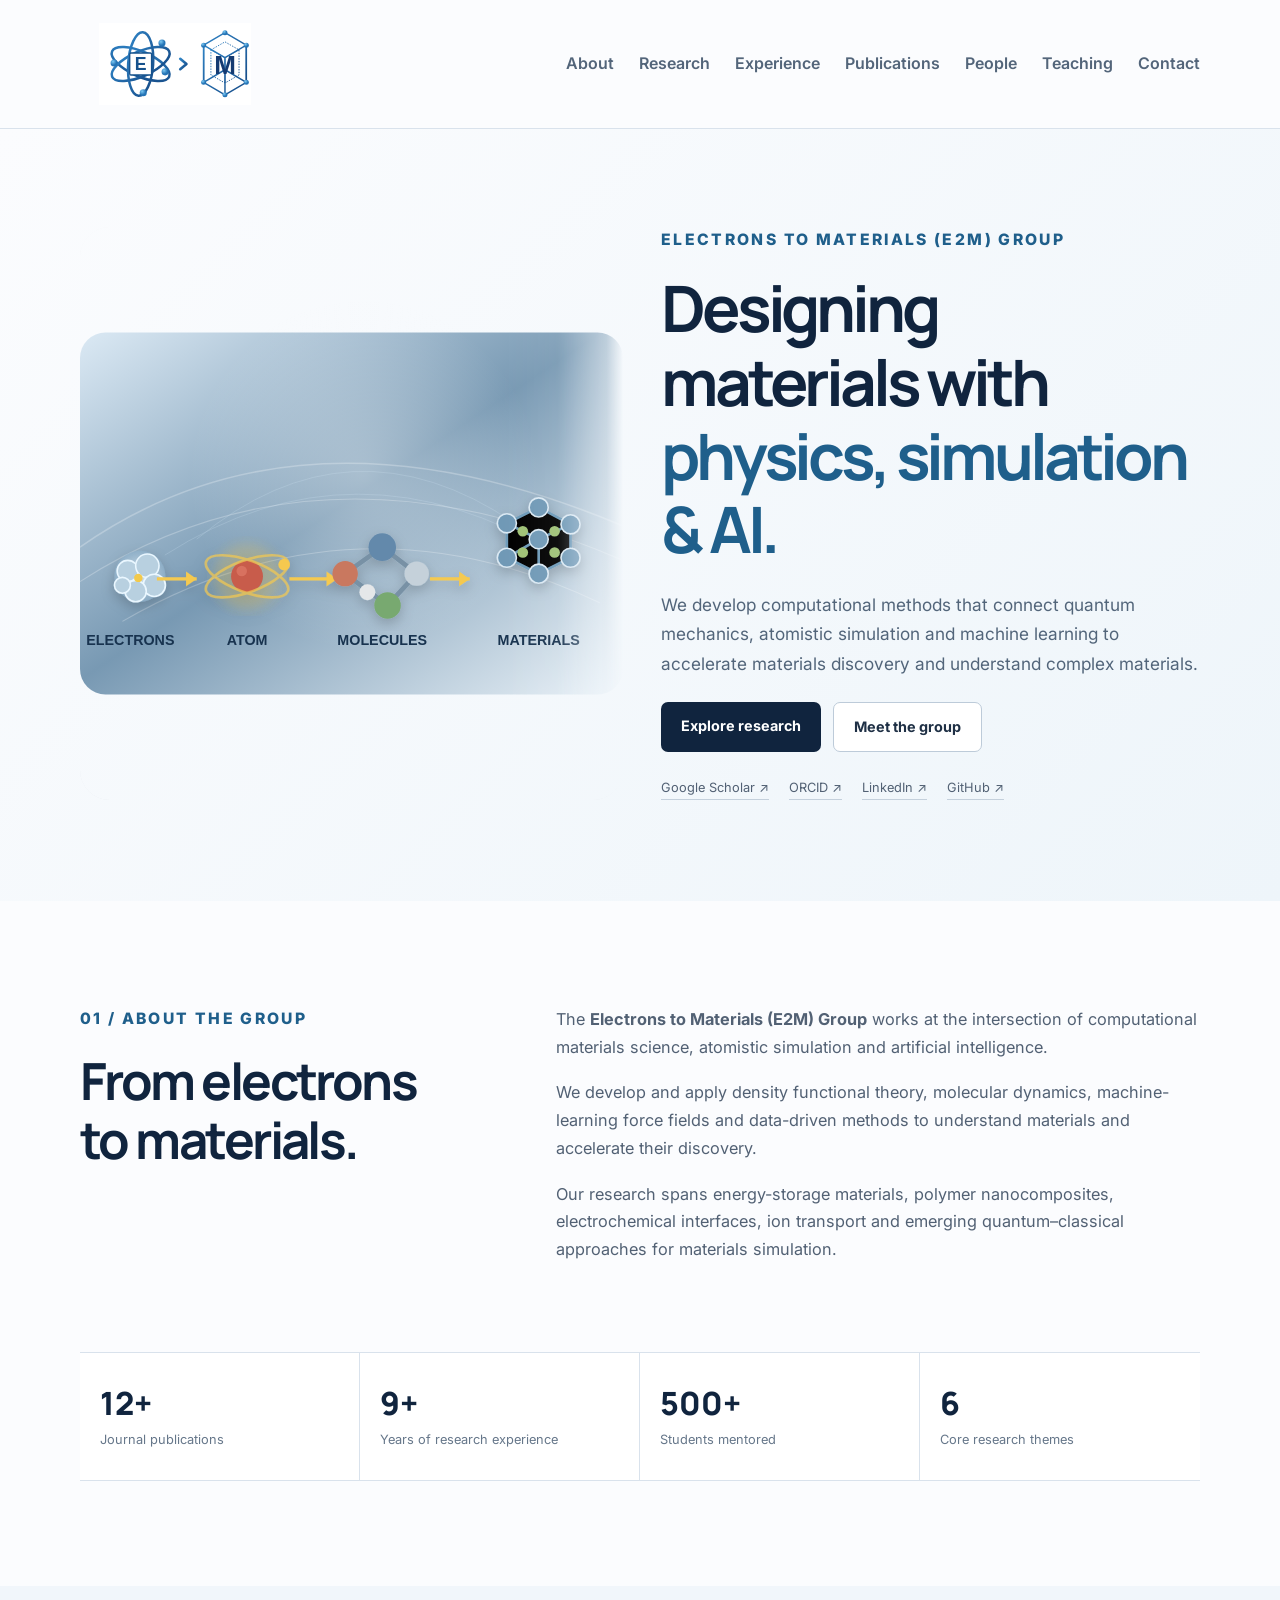
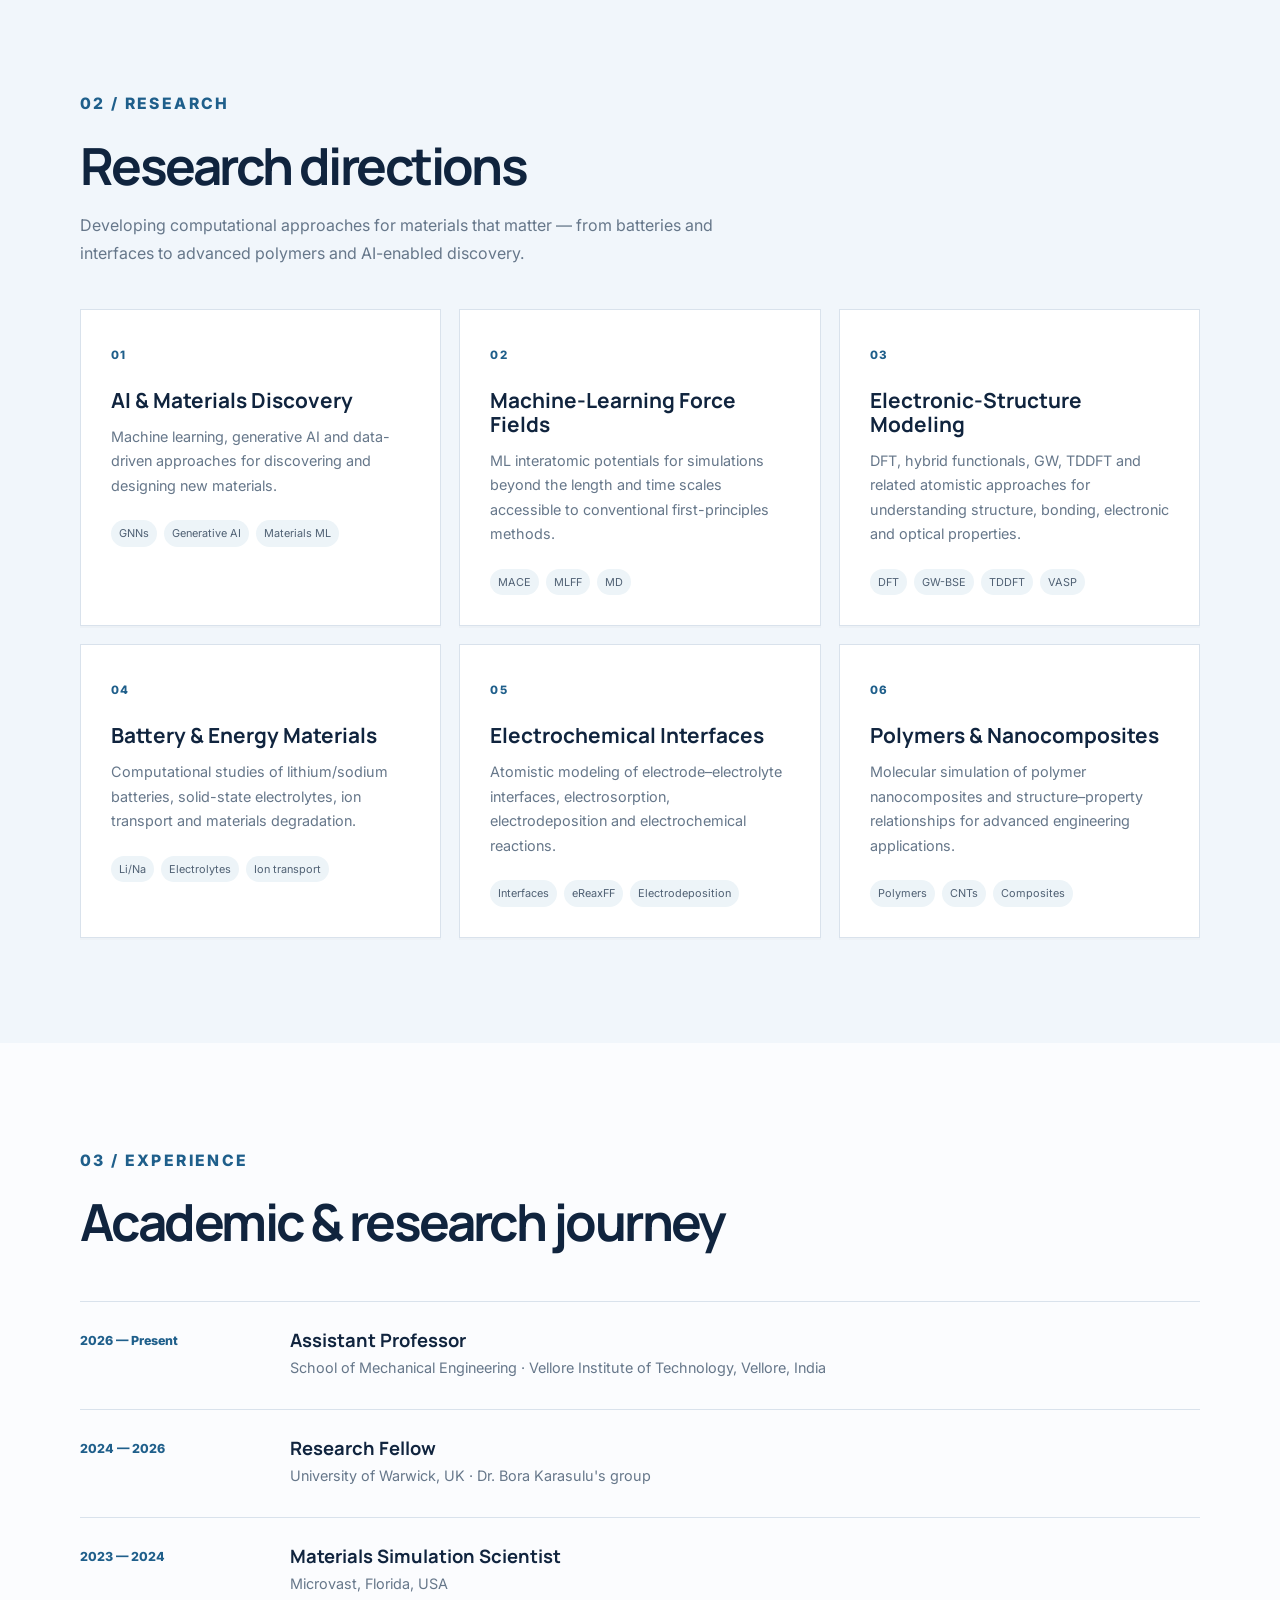
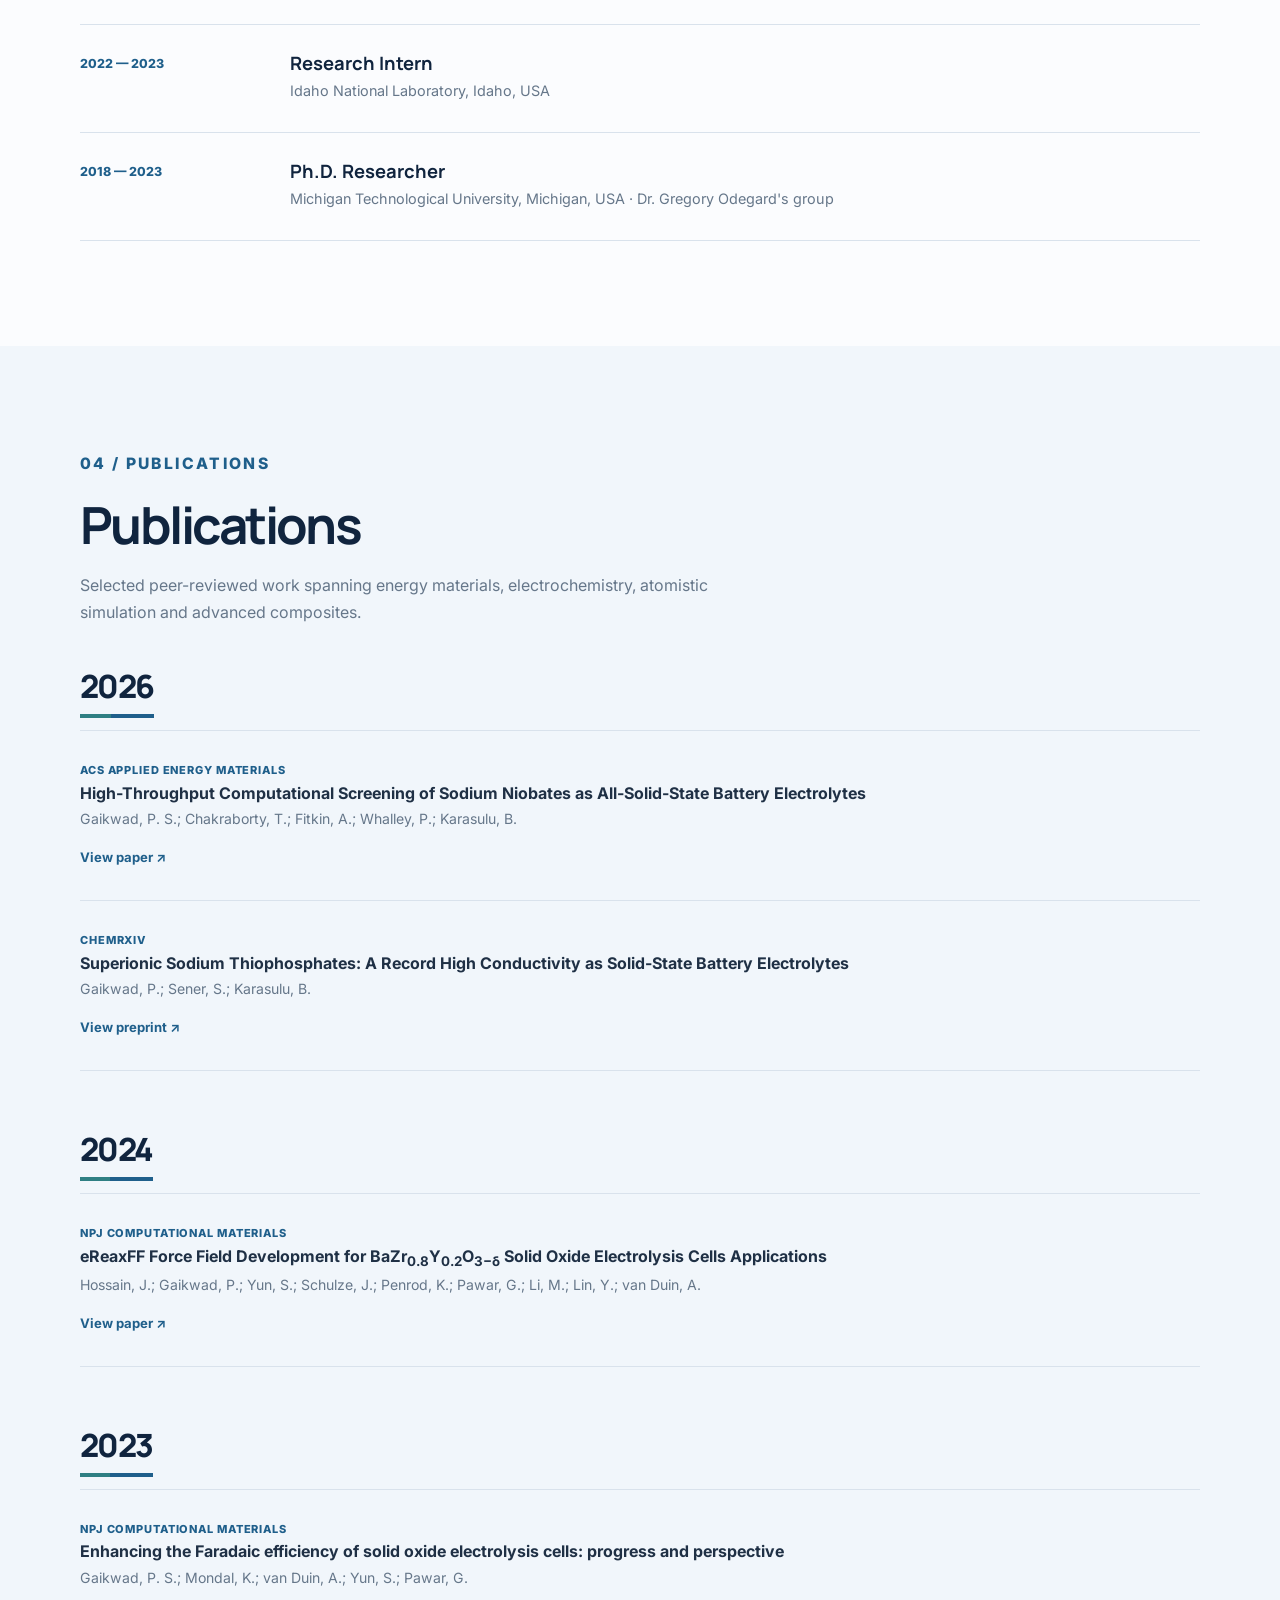
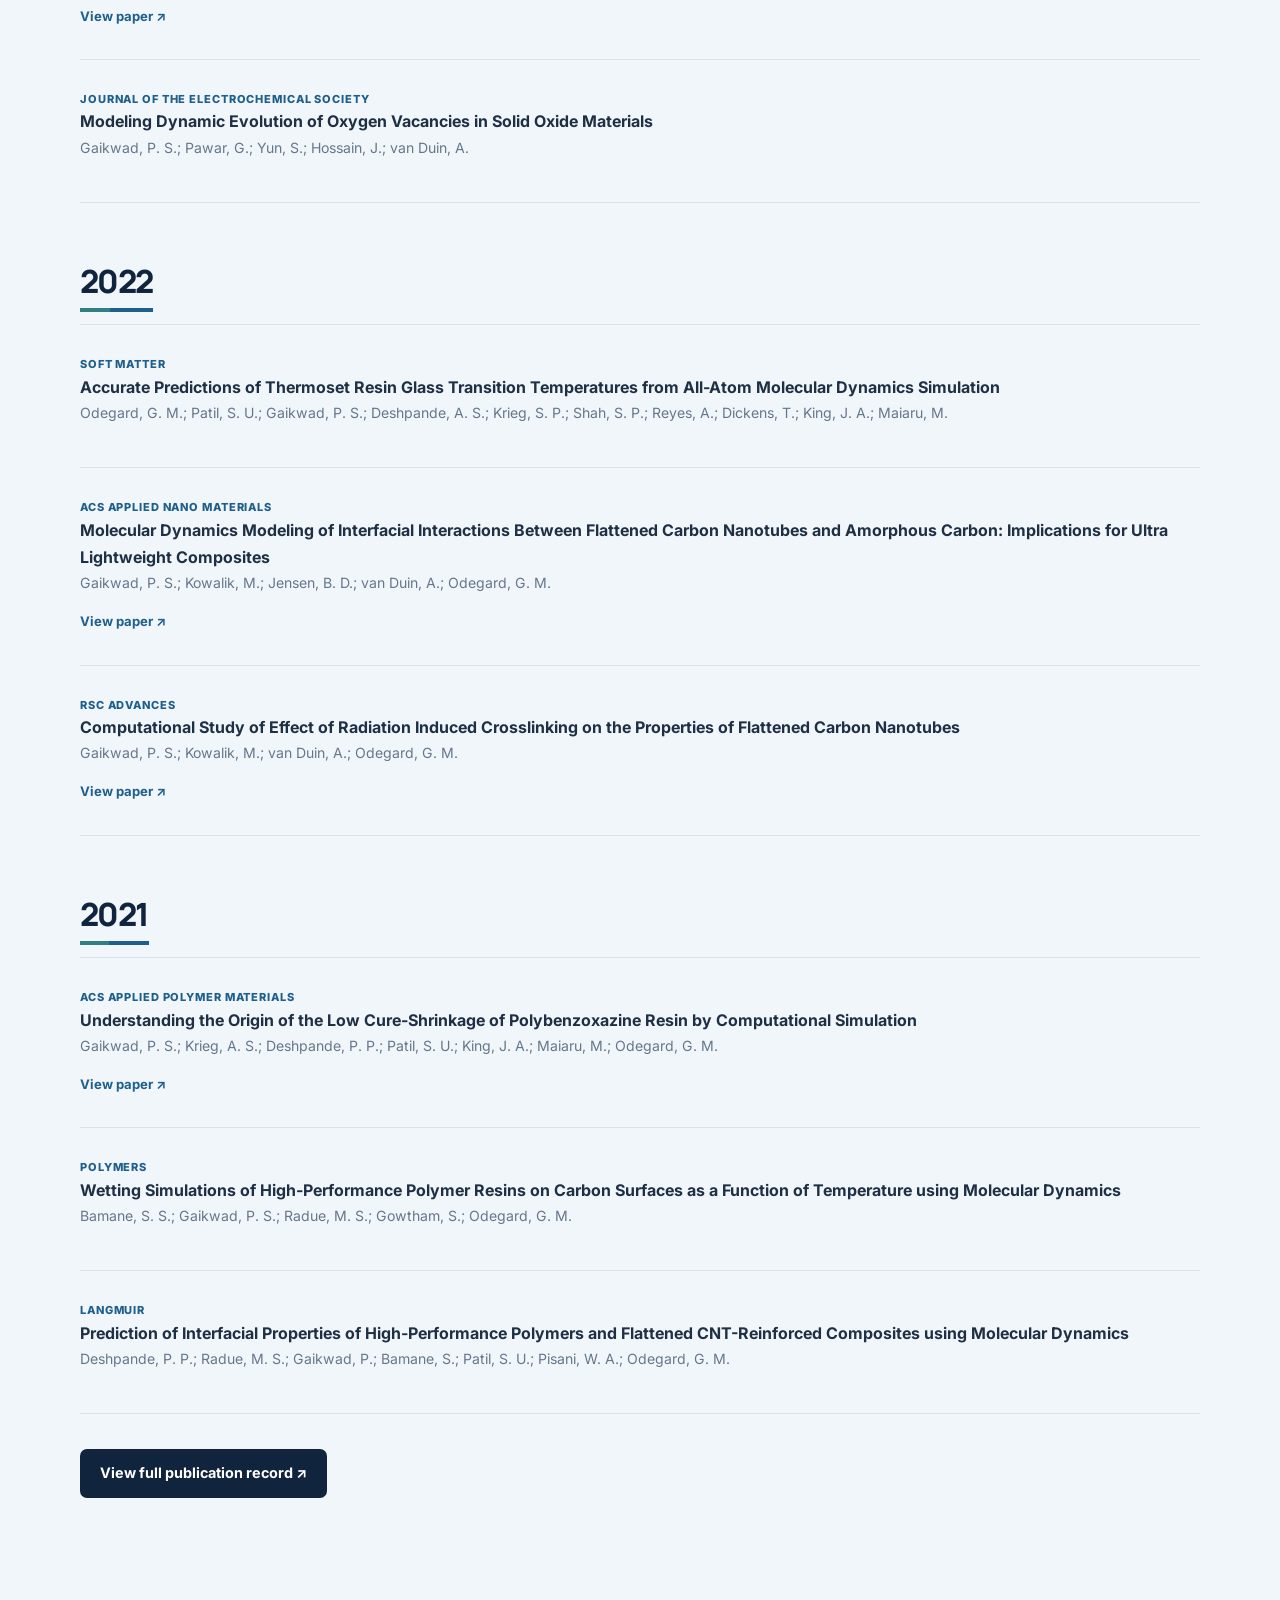
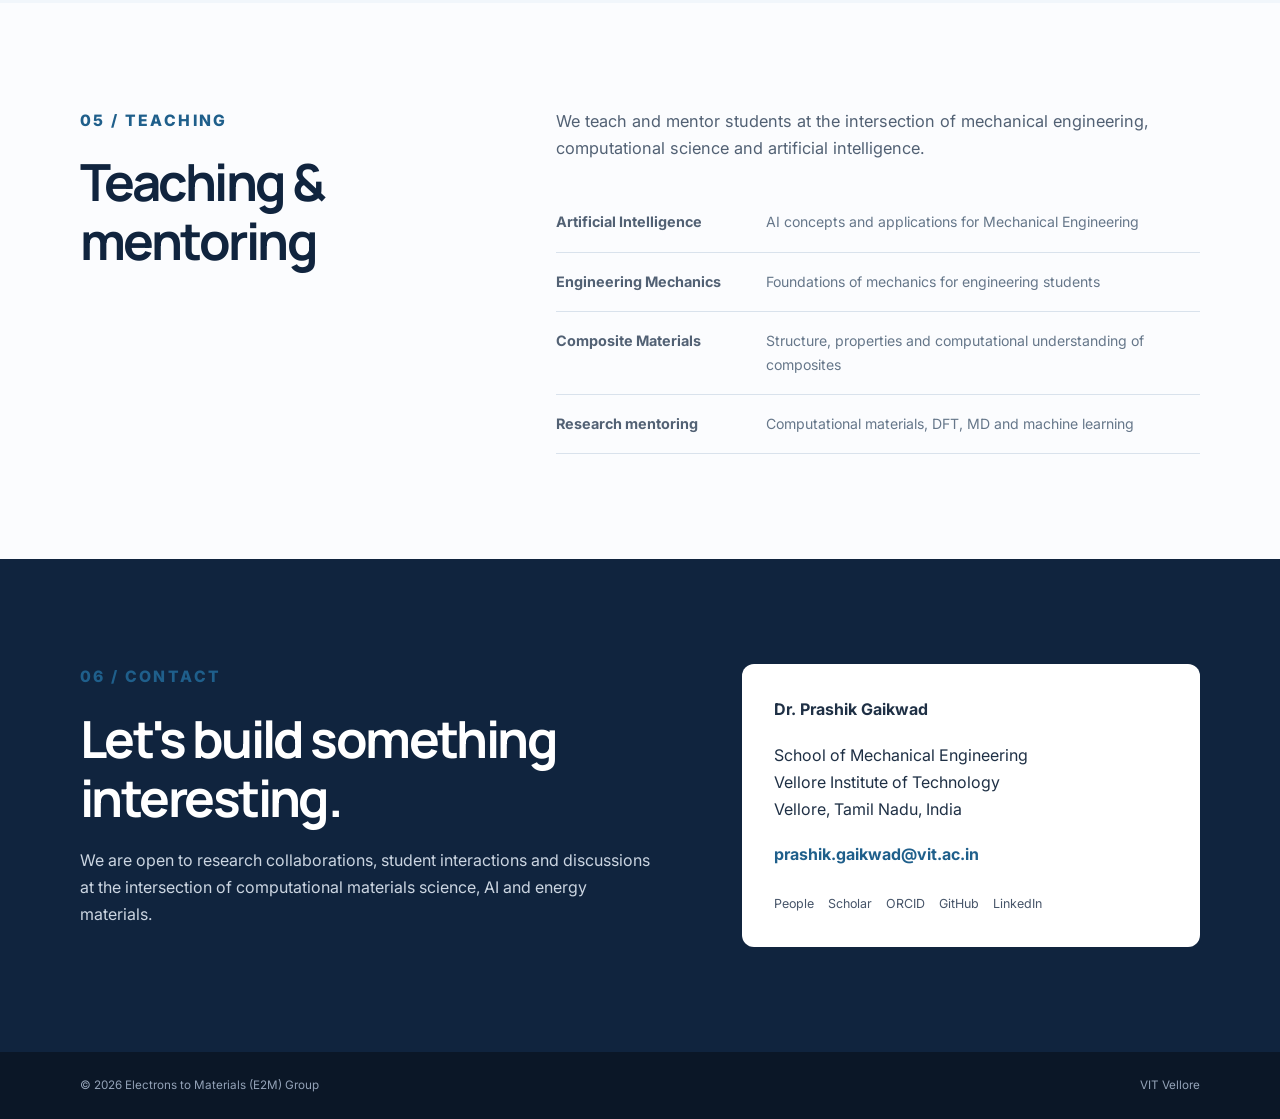
==== commit 5c214eb2: "Slightly reduce publication year heading size by about 2 points while keeping the current underline " ====
--- a/index.html
+++ b/index.html
@@ -1 +1 @@
-<!DOCTYPE html><html lang="en"><head><meta charset="UTF-8"><meta name="viewport" content="width=device-width,initial-scale=1.0"><meta name="description" content="Electrons to Materials (E2M) Group — Computational materials science, atomistic simulation, machine learning and AI-enabled materials discovery."><meta name="author" content="Prashik Sunil Gaikwad"><link rel="icon" href="images/e2m-logo.svg"><title>Electrons to Materials (E2M) Group</title><link rel="stylesheet" href="style.css"><link rel="preconnect" href="https://fonts.googleapis.com"><link rel="preconnect" href="https://fonts.gstatic.com" crossorigin><link href="https://fonts.googleapis.com/css2?family=Inter:wght@400;500;600;700&family=Manrope:wght@600;700;800&display=swap" rel="stylesheet"></head><body><header class="site-header"><nav class="navbar container"><a class="logo" href="#home" aria-label="E2M Group home"><img src="images/e2m-logo.svg" alt="E2M Group logo" style="height:54px;width:62px;object-fit:contain;display:block"></a><button class="menu-toggle" aria-label="Open navigation">☰</button><div class="nav-links"><a href="#about">About</a><a href="#research">Research</a><a href="#experience">Experience</a><a href="#publications">Publications</a><a href="people.html">People</a><a href="#teaching">Teaching</a><a href="#contact">Contact</a></div></nav></header><main><section id="home" class="hero"><div class="container hero-grid"><div class="hero-copy"><p class="eyebrow">ELECTRONS TO MATERIALS (E2M) GROUP</p><h1>Designing materials with <span>physics, simulation & AI.</span></h1><p class="hero-text">We develop computational methods that connect quantum mechanics, atomistic simulation and machine learning to accelerate materials discovery and understand complex materials.</p><div class="hero-actions"><a class="button primary" href="#research">Explore research</a><a class="button secondary" href="people.html">Meet the group</a></div><div class="quick-links"><a href="https://scholar.google.com/citations?user=rSj2llAAAAAJ&hl=en" target="_blank" rel="noopener">Google Scholar ↗</a><a href="https://orcid.org/0000-0001-7951-0115" target="_blank" rel="noopener">ORCID ↗</a><a href="https://www.linkedin.com/in/prashik-gaikwad-ph-d-0b2294a1/" target="_blank" rel="noopener">LinkedIn ↗</a><a href="https://github.com/prashikg" target="_blank" rel="noopener">GitHub ↗</a></div></div><div class="hero-research-visual"><img src="images/atoms-to-materials.svg" alt="Electrons to atoms, molecules and materials visual for the E2M Group"></div></div></section><section id="about" class="section"><div class="container two-col"><div><p class="section-label">01 / ABOUT THE GROUP</p><h2>From electrons to materials.</h2></div><div class="prose"><p>The <strong>Electrons to Materials (E2M) Group</strong> works at the intersection of computational materials science, atomistic simulation and artificial intelligence.</p><p>We develop and apply density functional theory, molecular dynamics, machine-learning force fields and data-driven methods to understand materials and accelerate their discovery.</p><p>Our research spans energy-storage materials, polymer nanocomposites, electrochemical interfaces, ion transport and emerging quantum–classical approaches for materials simulation.</p></div></div><div class="container stats"><div><strong>12+</strong><span>Journal publications</span></div><div><strong>9+</strong><span>Years of research experience</span></div><div><strong>500+</strong><span>Students mentored</span></div><div><strong>6</strong><span>Core research themes</span></div></div></section><section id="research" class="section tinted"><div class="container"><p class="section-label">02 / RESEARCH</p><h2>Research directions</h2><p class="section-intro">Developing computational approaches for materials that matter — from batteries and interfaces to advanced polymers and AI-enabled discovery.</p><div class="research-grid"><article><span class="card-number">01</span><h3>AI & Materials Discovery</h3><p>Machine learning, generative AI and data-driven approaches for discovering and designing new materials.</p><div class="tags"><span>GNNs</span><span>Generative AI</span><span>Materials ML</span></div></article><article><span class="card-number">02</span><h3>Machine-Learning Force Fields</h3><p>ML interatomic potentials for simulations beyond the length and time scales accessible to conventional first-principles methods.</p><div class="tags"><span>MACE</span><span>MLFF</span><span>MD</span></div></article><article><span class="card-number">03</span><h3>Electronic-Structure Modeling</h3><p>DFT, hybrid functionals, GW, TDDFT and related atomistic approaches for understanding structure, bonding, electronic and optical properties.</p><div class="tags"><span>DFT</span><span>GW-BSE</span><span>TDDFT</span><span>VASP</span></div></article><article><span class="card-number">04</span><h3>Battery & Energy Materials</h3><p>Computational studies of lithium/sodium batteries, solid-state electrolytes, ion transport and materials degradation.</p><div class="tags"><span>Li/Na</span><span>Electrolytes</span><span>Ion transport</span></div></article><article><span class="card-number">05</span><h3>Electrochemical Interfaces</h3><p>Atomistic modeling of electrode–electrolyte interfaces, electrosorption, electrodeposition and electrochemical reactions.</p><div class="tags"><span>Interfaces</span><span>eReaxFF</span><span>Electrodeposition</span></div></article><article><span class="card-number">06</span><h3>Polymers & Nanocomposites</h3><p>Molecular simulation of polymer nanocomposites and structure–property relationships for advanced engineering applications.</p><div class="tags"><span>Polymers</span><span>CNTs</span><span>Composites</span></div></article></div></div></section><section id="experience" class="section"><div class="container"><p class="section-label">03 / EXPERIENCE</p><h2>Academic & research journey</h2><div class="timeline"><div class="timeline-item"><span>2026 — Present</span><div><h3>Assistant Professor</h3><p>School of Mechanical Engineering · Vellore Institute of Technology, Vellore, India</p></div></div><div class="timeline-item"><span>2024 — 2026</span><div><h3>Research Fellow</h3><p>University of Warwick, UK · Dr. Bora Karasulu's group</p></div></div><div class="timeline-item"><span>2023 — 2024</span><div><h3>Materials Simulation Scientist</h3><p>Microvast, Florida, USA</p></div></div><div class="timeline-item"><span>2022 — 2023</span><div><h3>Research Intern</h3><p>Idaho National Laboratory, Idaho, USA</p></div></div><div class="timeline-item"><span>2018 — 2023</span><div><h3>Ph.D. Researcher</h3><p>Michigan Technological University, Michigan, USA · Dr. Gregory Odegard's group</p></div></div></div></div></section><section id="publications" class="section tinted"><div class="container"><p class="section-label">04 / PUBLICATIONS</p><h2>Publications</h2><p class="section-intro">Selected peer-reviewed work spanning energy materials, electrochemistry, atomistic simulation and advanced composites.</p><div class="publication-years"><section class="publication-year"><h3>2026</h3><div class="publication-list"><article class="pub-item"><div class="pub-meta"><span>ACS Applied Energy Materials</span></div><h4>High-Throughput Computational Screening of Sodium Niobates as All-Solid-State Battery Electrolytes</h4><p>Gaikwad, P. S.; Chakraborty, T.; Fitkin, A.; Whalley, P.; Karasulu, B.</p><a href="https://pubs.acs.org/doi/10.1021/acsaem.6c01299" target="_blank" rel="noopener">View paper ↗</a></article><article class="pub-item"><div class="pub-meta"><span>ChemRxiv</span></div><h4>Superionic Sodium Thiophosphates: A Record High Conductivity as Solid-State Battery Electrolytes</h4><p>Gaikwad, P.; Sener, S.; Karasulu, B.</p><a href="https://chemrxiv.org/doi/abs/10.26434/chemrxiv.15006662/v1" target="_blank" rel="noopener">View preprint ↗</a></article></div></section><section class="publication-year"><h3>2024</h3><div class="publication-list"><article class="pub-item"><div class="pub-meta"><span>npj Computational Materials</span></div><h4>eReaxFF Force Field Development for BaZr<sub>0.8</sub>Y<sub>0.2</sub>O<sub>3−δ</sub> Solid Oxide Electrolysis Cells Applications</h4><p>Hossain, J.; Gaikwad, P.; Yun, S.; Schulze, J.; Penrod, K.; Pawar, G.; Li, M.; Lin, Y.; van Duin, A.</p><a href="https://doi.org/10.1038/s41524-024-01268-9" target="_blank" rel="noopener">View paper ↗</a></article></div></section><section class="publication-year"><h3>2023</h3><div class="publication-list"><article class="pub-item"><div class="pub-meta"><span>npj Computational Materials</span></div><h4>Enhancing the Faradaic efficiency of solid oxide electrolysis cells: progress and perspective</h4><p>Gaikwad, P. S.; Mondal, K.; van Duin, A.; Yun, S.; Pawar, G.</p><a href="https://doi.org/10.1038/s41524-023-01044-1" target="_blank" rel="noopener">View paper ↗</a></article><article class="pub-item"><div class="pub-meta"><span>Journal of The Electrochemical Society</span></div><h4>Modeling Dynamic Evolution of Oxygen Vacancies in Solid Oxide Materials</h4><p>Gaikwad, P. S.; Pawar, G.; Yun, S.; Hossain, J.; van Duin, A.</p></article></div></section><section class="publication-year"><h3>2022</h3><div class="publication-list"><article class="pub-item"><div class="pub-meta"><span>Soft Matter</span></div><h4>Accurate Predictions of Thermoset Resin Glass Transition Temperatures from All-Atom Molecular Dynamics Simulation</h4><p>Odegard, G. M.; Patil, S. U.; Gaikwad, P. S.; Deshpande, A. S.; Krieg, S. P.; Shah, S. P.; Reyes, A.; Dickens, T.; King, J. A.; Maiaru, M.</p></article><article class="pub-item"><div class="pub-meta"><span>ACS Applied Nano Materials</span></div><h4>Molecular Dynamics Modeling of Interfacial Interactions Between Flattened Carbon Nanotubes and Amorphous Carbon: Implications for Ultra Lightweight Composites</h4><p>Gaikwad, P. S.; Kowalik, M.; Jensen, B. D.; van Duin, A.; Odegard, G. M.</p><a href="https://doi.org/10.1021/acsanm.2c01280" target="_blank" rel="noopener">View paper ↗</a></article><article class="pub-item"><div class="pub-meta"><span>RSC Advances</span></div><h4>Computational Study of Effect of Radiation Induced Crosslinking on the Properties of Flattened Carbon Nanotubes</h4><p>Gaikwad, P. S.; Kowalik, M.; van Duin, A.; Odegard, G. M.</p><a href="https://doi.org/10.1039/D2RA05550C" target="_blank" rel="noopener">View paper ↗</a></article></div></section><section class="publication-year"><h3>2021</h3><div class="publication-list"><article class="pub-item"><div class="pub-meta"><span>ACS Applied Polymer Materials</span></div><h4>Understanding the Origin of the Low Cure-Shrinkage of Polybenzoxazine Resin by Computational Simulation</h4><p>Gaikwad, P. S.; Krieg, A. S.; Deshpande, P. P.; Patil, S. U.; King, J. A.; Maiaru, M.; Odegard, G. M.</p><a href="https://doi.org/10.1021/acsapm.1c01070" target="_blank" rel="noopener">View paper ↗</a></article><article class="pub-item"><div class="pub-meta"><span>Polymers</span></div><h4>Wetting Simulations of High-Performance Polymer Resins on Carbon Surfaces as a Function of Temperature using Molecular Dynamics</h4><p>Bamane, S. S.; Gaikwad, P. S.; Radue, M. S.; Gowtham, S.; Odegard, G. M.</p></article><article class="pub-item"><div class="pub-meta"><span>Langmuir</span></div><h4>Prediction of Interfacial Properties of High-Performance Polymers and Flattened CNT-Reinforced Composites using Molecular Dynamics</h4><p>Deshpande, P. P.; Radue, M. S.; Gaikwad, P.; Bamane, S.; Patil, S. U.; Pisani, W. A.; Odegard, G. M.</p></article></div></section></div><div class="publication-footer"><a class="button primary" href="https://scholar.google.com/citations?user=rSj2llAAAAAJ&hl=en" target="_blank" rel="noopener">View full publication record ↗</a></div></div></section><section id="teaching" class="section"><div class="container two-col"><div><p class="section-label">05 / TEACHING</p><h2>Teaching & mentoring</h2></div><div class="prose"><p>We teach and mentor students at the intersection of mechanical engineering, computational science and artificial intelligence.</p><div class="teaching-list"><div><strong>Artificial Intelligence</strong><span>AI concepts and applications for Mechanical Engineering</span></div><div><strong>Engineering Mechanics</strong><span>Foundations of mechanics for engineering students</span></div><div><strong>Composite Materials</strong><span>Structure, properties and computational understanding of composites</span></div><div><strong>Research mentoring</strong><span>Computational materials, DFT, MD and machine learning</span></div></div></div></div></section><section id="contact" class="contact"><div class="container contact-grid"><div><p class="section-label">06 / CONTACT</p><h2>Let's build something interesting.</h2><p>We are open to research collaborations, student interactions and discussions at the intersection of computational materials science, AI and energy materials.</p></div><div class="contact-card"><p><strong>Dr. Prashik Gaikwad</strong></p><p>School of Mechanical Engineering<br>Vellore Institute of Technology<br>Vellore, Tamil Nadu, India</p><a class="email" href="mailto:prashik.gaikwad@vit.ac.in">prashik.gaikwad@vit.ac.in</a><div class="socials"><a href="people.html">People</a><a href="https://scholar.google.com/citations?user=rSj2llAAAAAJ&hl=en" target="_blank" rel="noopener">Scholar</a><a href="https://orcid.org/0000-0001-7951-0115" target="_blank" rel="noopener">ORCID</a><a href="https://github.com/prashikg" target="_blank" rel="noopener">GitHub</a><a href="https://www.linkedin.com/in/prashik-gaikwad-ph-d-0b2294a1/" target="_blank" rel="noopener">LinkedIn</a></div></div></div></section></main><footer><div class="container"><span>© 2026 Electrons to Materials (E2M) Group</span><span>VIT Vellore</span></div></footer><script>const b=document.querySelector('.menu-toggle'),n=document.querySelector('.nav-links');b?.addEventListener('click',()=>n.classList.toggle('open'));document.querySelectorAll('.nav-links a').forEach(a=>a.addEventListener('click',()=>n.classList.remove('open')));</script></body></html>+<!DOCTYPE html><html lang="en"><head><meta charset="UTF-8"><meta name="viewport" content="width=device-width,initial-scale=1.0"><meta name="description" content="Electrons to Materials (E2M) Group — Computational materials science, atomistic simulation, machine learning and AI-enabled materials discovery."><meta name="author" content="Prashik Sunil Gaikwad"><link rel="icon" href="images/e2m-logo.svg"><title>Electrons to Materials (E2M) Group</title><link rel="stylesheet" href="style.css"><link rel="preconnect" href="https://fonts.googleapis.com"><link rel="preconnect" href="https://fonts.gstatic.com" crossorigin><link href="https://fonts.googleapis.com/css2?family=Inter:wght@400;500;600;700&family=Manrope:wght@600;700;800&display=swap" rel="stylesheet"><style>.publication-year>h3{font-size:2rem}.publication-year{margin-top:60px}.publication-year:first-child{margin-top:36px}@media(max-width:700px){.publication-year>h3{font-size:1.7rem}.publication-year{margin-top:48px}.publication-year:first-child{margin-top:30px}}</style></head><body><header class="site-header"><nav class="navbar container"><a class="logo" href="#home" aria-label="E2M Group home"><img src="images/e2m-logo.svg" alt="E2M Group logo" style="height:54px;width:62px;object-fit:contain;display:block"></a><button class="menu-toggle" aria-label="Open navigation">☰</button><div class="nav-links"><a href="#about">About</a><a href="#research">Research</a><a href="#experience">Experience</a><a href="#publications">Publications</a><a href="people.html">People</a><a href="#teaching">Teaching</a><a href="#contact">Contact</a></div></nav></header><main><section id="home" class="hero"><div class="container hero-grid"><div class="hero-copy"><p class="eyebrow">ELECTRONS TO MATERIALS (E2M) GROUP</p><h1>Designing materials with <span>physics, simulation & AI.</span></h1><p class="hero-text">We develop computational methods that connect quantum mechanics, atomistic simulation and machine learning to accelerate materials discovery and understand complex materials.</p><div class="hero-actions"><a class="button primary" href="#research">Explore research</a><a class="button secondary" href="people.html">Meet the group</a></div><div class="quick-links"><a href="https://scholar.google.com/citations?user=rSj2llAAAAAJ&hl=en" target="_blank" rel="noopener">Google Scholar ↗</a><a href="https://orcid.org/0000-0001-7951-0115" target="_blank" rel="noopener">ORCID ↗</a><a href="https://www.linkedin.com/in/prashik-gaikwad-ph-d-0b2294a1/" target="_blank" rel="noopener">LinkedIn ↗</a><a href="https://github.com/prashikg" target="_blank" rel="noopener">GitHub ↗</a></div></div><div class="hero-research-visual"><img src="images/atoms-to-materials.svg" alt="Electrons to atoms, molecules and materials visual for the E2M Group"></div></div></section><section id="about" class="section"><div class="container two-col"><div><p class="section-label">01 / ABOUT THE GROUP</p><h2>From electrons to materials.</h2></div><div class="prose"><p>The <strong>Electrons to Materials (E2M) Group</strong> works at the intersection of computational materials science, atomistic simulation and artificial intelligence.</p><p>We develop and apply density functional theory, molecular dynamics, machine-learning force fields and data-driven methods to understand materials and accelerate their discovery.</p><p>Our research spans energy-storage materials, polymer nanocomposites, electrochemical interfaces, ion transport and emerging quantum–classical approaches for materials simulation.</p></div></div><div class="container stats"><div><strong>12+</strong><span>Journal publications</span></div><div><strong>9+</strong><span>Years of research experience</span></div><div><strong>500+</strong><span>Students mentored</span></div><div><strong>6</strong><span>Core research themes</span></div></div></section><section id="research" class="section tinted"><div class="container"><p class="section-label">02 / RESEARCH</p><h2>Research directions</h2><p class="section-intro">Developing computational approaches for materials that matter — from batteries and interfaces to advanced polymers and AI-enabled discovery.</p><div class="research-grid"><article><span class="card-number">01</span><h3>AI & Materials Discovery</h3><p>Machine learning, generative AI and data-driven approaches for discovering and designing new materials.</p><div class="tags"><span>GNNs</span><span>Generative AI</span><span>Materials ML</span></div></article><article><span class="card-number">02</span><h3>Machine-Learning Force Fields</h3><p>ML interatomic potentials for simulations beyond the length and time scales accessible to conventional first-principles methods.</p><div class="tags"><span>MACE</span><span>MLFF</span><span>MD</span></div></article><article><span class="card-number">03</span><h3>Electronic-Structure Modeling</h3><p>DFT, hybrid functionals, GW, TDDFT and related atomistic approaches for understanding structure, bonding, electronic and optical properties.</p><div class="tags"><span>DFT</span><span>GW-BSE</span><span>TDDFT</span><span>VASP</span></div></article><article><span class="card-number">04</span><h3>Battery & Energy Materials</h3><p>Computational studies of lithium/sodium batteries, solid-state electrolytes, ion transport and materials degradation.</p><div class="tags"><span>Li/Na</span><span>Electrolytes</span><span>Ion transport</span></div></article><article><span class="card-number">05</span><h3>Electrochemical Interfaces</h3><p>Atomistic modeling of electrode–electrolyte interfaces, electrosorption, electrodeposition and electrochemical reactions.</p><div class="tags"><span>Interfaces</span><span>eReaxFF</span><span>Electrodeposition</span></div></article><article><span class="card-number">06</span><h3>Polymers & Nanocomposites</h3><p>Molecular simulation of polymer nanocomposites and structure–property relationships for advanced engineering applications.</p><div class="tags"><span>Polymers</span><span>CNTs</span><span>Composites</span></div></article></div></div></section><section id="experience" class="section"><div class="container"><p class="section-label">03 / EXPERIENCE</p><h2>Academic & research journey</h2><div class="timeline"><div class="timeline-item"><span>2026 — Present</span><div><h3>Assistant Professor</h3><p>School of Mechanical Engineering · Vellore Institute of Technology, Vellore, India</p></div></div><div class="timeline-item"><span>2024 — 2026</span><div><h3>Research Fellow</h3><p>University of Warwick, UK · Dr. Bora Karasulu's group</p></div></div><div class="timeline-item"><span>2023 — 2024</span><div><h3>Materials Simulation Scientist</h3><p>Microvast, Florida, USA</p></div></div><div class="timeline-item"><span>2022 — 2023</span><div><h3>Research Intern</h3><p>Idaho National Laboratory, Idaho, USA</p></div></div><div class="timeline-item"><span>2018 — 2023</span><div><h3>Ph.D. Researcher</h3><p>Michigan Technological University, Michigan, USA · Dr. Gregory Odegard's group</p></div></div></div></div></section><section id="publications" class="section tinted"><div class="container"><p class="section-label">04 / PUBLICATIONS</p><h2>Publications</h2><p class="section-intro">Selected peer-reviewed work spanning energy materials, electrochemistry, atomistic simulation and advanced composites.</p><div class="publication-years"><section class="publication-year"><h3>2026</h3><div class="publication-list"><article class="pub-item"><div class="pub-meta"><span>ACS Applied Energy Materials</span></div><h4>High-Throughput Computational Screening of Sodium Niobates as All-Solid-State Battery Electrolytes</h4><p>Gaikwad, P. S.; Chakraborty, T.; Fitkin, A.; Whalley, P.; Karasulu, B.</p><a href="https://pubs.acs.org/doi/10.1021/acsaem.6c01299" target="_blank" rel="noopener">View paper ↗</a></article><article class="pub-item"><div class="pub-meta"><span>ChemRxiv</span></div><h4>Superionic Sodium Thiophosphates: A Record High Conductivity as Solid-State Battery Electrolytes</h4><p>Gaikwad, P.; Sener, S.; Karasulu, B.</p><a href="https://chemrxiv.org/doi/abs/10.26434/chemrxiv.15006662/v1" target="_blank" rel="noopener">View preprint ↗</a></article></div></section><section class="publication-year"><h3>2024</h3><div class="publication-list"><article class="pub-item"><div class="pub-meta"><span>npj Computational Materials</span></div><h4>eReaxFF Force Field Development for BaZr<sub>0.8</sub>Y<sub>0.2</sub>O<sub>3−δ</sub> Solid Oxide Electrolysis Cells Applications</h4><p>Hossain, J.; Gaikwad, P.; Yun, S.; Schulze, J.; Penrod, K.; Pawar, G.; Li, M.; Lin, Y.; van Duin, A.</p><a href="https://doi.org/10.1038/s41524-024-01268-9" target="_blank" rel="noopener">View paper ↗</a></article></div></section><section class="publication-year"><h3>2023</h3><div class="publication-list"><article class="pub-item"><div class="pub-meta"><span>npj Computational Materials</span></div><h4>Enhancing the Faradaic efficiency of solid oxide electrolysis cells: progress and perspective</h4><p>Gaikwad, P. S.; Mondal, K.; van Duin, A.; Yun, S.; Pawar, G.</p><a href="https://doi.org/10.1038/s41524-023-01044-1" target="_blank" rel="noopener">View paper ↗</a></article><article class="pub-item"><div class="pub-meta"><span>Journal of The Electrochemical Society</span></div><h4>Modeling Dynamic Evolution of Oxygen Vacancies in Solid Oxide Materials</h4><p>Gaikwad, P. S.; Pawar, G.; Yun, S.; Hossain, J.; van Duin, A.</p></article></div></section><section class="publication-year"><h3>2022</h3><div class="publication-list"><article class="pub-item"><div class="pub-meta"><span>Soft Matter</span></div><h4>Accurate Predictions of Thermoset Resin Glass Transition Temperatures from All-Atom Molecular Dynamics Simulation</h4><p>Odegard, G. M.; Patil, S. U.; Gaikwad, P. S.; Deshpande, A. S.; Krieg, S. P.; Shah, S. P.; Reyes, A.; Dickens, T.; King, J. A.; Maiaru, M.</p></article><article class="pub-item"><div class="pub-meta"><span>ACS Applied Nano Materials</span></div><h4>Molecular Dynamics Modeling of Interfacial Interactions Between Flattened Carbon Nanotubes and Amorphous Carbon: Implications for Ultra Lightweight Composites</h4><p>Gaikwad, P. S.; Kowalik, M.; Jensen, B. D.; van Duin, A.; Odegard, G. M.</p><a href="https://doi.org/10.1021/acsanm.2c01280" target="_blank" rel="noopener">View paper ↗</a></article><article class="pub-item"><div class="pub-meta"><span>RSC Advances</span></div><h4>Computational Study of Effect of Radiation Induced Crosslinking on the Properties of Flattened Carbon Nanotubes</h4><p>Gaikwad, P. S.; Kowalik, M.; van Duin, A.; Odegard, G. M.</p><a href="https://doi.org/10.1039/D2RA05550C" target="_blank" rel="noopener">View paper ↗</a></article></div></section><section class="publication-year"><h3>2021</h3><div class="publication-list"><article class="pub-item"><div class="pub-meta"><span>ACS Applied Polymer Materials</span></div><h4>Understanding the Origin of the Low Cure-Shrinkage of Polybenzoxazine Resin by Computational Simulation</h4><p>Gaikwad, P. S.; Krieg, A. S.; Deshpande, P. P.; Patil, S. U.; King, J. A.; Maiaru, M.; Odegard, G. M.</p><a href="https://doi.org/10.1021/acsapm.1c01070" target="_blank" rel="noopener">View paper ↗</a></article><article class="pub-item"><div class="pub-meta"><span>Polymers</span></div><h4>Wetting Simulations of High-Performance Polymer Resins on Carbon Surfaces as a Function of Temperature using Molecular Dynamics</h4><p>Bamane, S. S.; Gaikwad, P. S.; Radue, M. S.; Gowtham, S.; Odegard, G. M.</p></article><article class="pub-item"><div class="pub-meta"><span>Langmuir</span></div><h4>Prediction of Interfacial Properties of High-Performance Polymers and Flattened CNT-Reinforced Composites using Molecular Dynamics</h4><p>Deshpande, P. P.; Radue, M. S.; Gaikwad, P.; Bamane, S.; Patil, S. U.; Pisani, W. A.; Odegard, G. M.</p></article></div></section></div><div class="publication-footer"><a class="button primary" href="https://scholar.google.com/citations?user=rSj2llAAAAAJ&hl=en" target="_blank" rel="noopener">View full publication record ↗</a></div></div></section><section id="teaching" class="section"><div class="container two-col"><div><p class="section-label">05 / TEACHING</p><h2>Teaching & mentoring</h2></div><div class="prose"><p>We teach and mentor students at the intersection of mechanical engineering, computational science and artificial intelligence.</p><div class="teaching-list"><div><strong>Artificial Intelligence</strong><span>AI concepts and applications for Mechanical Engineering</span></div><div><strong>Engineering Mechanics</strong><span>Foundations of mechanics for engineering students</span></div><div><strong>Composite Materials</strong><span>Structure, properties and computational understanding of composites</span></div><div><strong>Research mentoring</strong><span>Computational materials, DFT, MD and machine learning</span></div></div></div></div></section><section id="contact" class="contact"><div class="container contact-grid"><div><p class="section-label">06 / CONTACT</p><h2>Let's build something interesting.</h2><p>We are open to research collaborations, student interactions and discussions at the intersection of computational materials science, AI and energy materials.</p></div><div class="contact-card"><p><strong>Dr. Prashik Gaikwad</strong></p><p>School of Mechanical Engineering<br>Vellore Institute of Technology<br>Vellore, Tamil Nadu, India</p><a class="email" href="mailto:prashik.gaikwad@vit.ac.in">prashik.gaikwad@vit.ac.in</a><div class="socials"><a href="people.html">People</a><a href="https://scholar.google.com/citations?user=rSj2llAAAAAJ&hl=en" target="_blank" rel="noopener">Scholar</a><a href="https://orcid.org/0000-0001-7951-0115" target="_blank" rel="noopener">ORCID</a><a href="https://github.com/prashikg" target="_blank" rel="noopener">GitHub</a><a href="https://www.linkedin.com/in/prashik-gaikwad-ph-d-0b2294a1/" target="_blank" rel="noopener">LinkedIn</a></div></div></div></section></main><footer><div class="container"><span>© 2026 Electrons to Materials (E2M) Group</span><span>VIT Vellore</span></footer><script>const b=document.querySelector('.menu-toggle'),n=document.querySelector('.nav-links');b?.addEventListener('click',()=>n.classList.toggle('open'));document.querySelectorAll('.nav-links a').forEach(a=>a.addEventListener('click',()=>n.classList.remove('open')));</script></body></html>
--- a/style.css
+++ b/style.css
@@ -1,11 +1 @@
-:root{--navy:#10243e;--ink:#1f3045;--muted:#66778a;--line:#d9e2ec;--paper:#fbfcfe;--bluewash:#f1f6fb;--accent:#1f5f8b;--accent2:#2f7f83;--white:#fff;--shadow:0 18px 45px rgba(16,36,62,.10)}*{box-sizing:border-box;margin:0;padding:0}html{scroll-behavior:smooth}body{font-family:Inter,system-ui,sans-serif;color:var(--ink);background:var(--paper);line-height:1.7}h1,h2,h3{font-family:Manrope,Inter,sans-serif;color:var(--navy);line-height:1.15}a{color:inherit}.container{width:min(1120px,calc(100% - 44px));margin:auto}.site-header{position:sticky;top:0;z-index:100;background:rgba(251,252,254,.96);backdrop-filter:blur(12px);border-bottom:1px solid var(--line)}.navbar{height:88px;display:flex;align-items:center;justify-content:space-between}.logo{font:800 1.35rem Manrope;text-decoration:none;color:var(--navy);letter-spacing:-.04em;display:flex;align-items:center}.logo span{color:var(--accent)}.logo img{height:78px!important;width:88px!important;object-fit:contain;display:block}.nav-links{display:flex;align-items:center;gap:34px;margin-left:auto;padding-left:35px}.nav-links a{font-size:.84rem;font-weight:600;text-decoration:none;color:#53657a;white-space:nowrap;transition:color .2s}.nav-links a:hover{color:var(--accent)}.menu-toggle{display:none;border:0;background:none;font-size:1.5rem}.hero{min-height:calc(100vh - 88px);display:flex;align-items:center;background:linear-gradient(135deg,#fbfcfe 0%,#eef5fa 100%);overflow:hidden}.hero-grid{display:grid;grid-template-columns:1fr 1fr;gap:34px;align-items:stretch;padding:55px 0 58px}.hero-copy{grid-column:2;grid-row:1;position:relative;z-index:2;padding-left:4px;padding-top:0;padding-bottom:0;display:flex;flex-direction:column;justify-content:center}.eyebrow,.section-label{font-size:.98rem;letter-spacing:.15em;font-weight:800;color:var(--accent);margin-bottom:18px}.hero h1{font-size:clamp(3rem,5vw,4.85rem);letter-spacing:-.065em;max-width:680px}.hero h1 span{color:var(--accent)}.hero-text{font-size:1.08rem;color:#52657a;max-width:620px;margin:24px 0}.hero-actions{display:flex;gap:12px;margin-bottom:25px}.button{display:inline-block;padding:12px 20px;border-radius:7px;text-decoration:none;font-weight:700;font-size:.9rem}.button.primary{background:var(--navy);color:#fff}.button.secondary{border:1px solid #bdcbd9;background:#fff}.quick-links{display:flex;gap:20px;flex-wrap:wrap}.quick-links a{font-size:.8rem;color:#526174;text-decoration:none;border-bottom:1px solid #c4d0dc}.hero-research-visual{grid-column:1;grid-row:1;align-self:stretch;justify-self:stretch;width:100%;max-width:none;margin:0;position:relative;z-index:1;line-height:0;border-radius:30px;overflow:hidden;box-shadow:0 18px 45px rgba(16,36,62,.10);-webkit-mask-image:linear-gradient(to right,#000 0%,#000 78%,rgba(0,0,0,.94) 88%,rgba(0,0,0,.45) 97%,transparent 100%);mask-image:linear-gradient(to right,#000 0%,#000 78%,rgba(0,0,0,.94) 88%,rgba(0,0,0,.45) 97%,transparent 100%);display:flex;align-items:stretch}.hero-research-visual img{width:100%;height:100%;object-fit:fill;display:block;border-radius:30px}.section{padding:105px 0;background:var(--paper)}.tinted{background:var(--bluewash)}.two-col{display:grid;grid-template-columns:.75fr 1.25fr;gap:90px}.section h2,.contact h2{font-size:clamp(2.3rem,4vw,3.8rem);letter-spacing:-.05em}.prose{font-size:1.02rem;color:#526174}.prose p{margin-bottom:18px}.stats{margin-top:70px;display:grid;grid-template-columns:repeat(4,1fr);border-top:1px solid var(--line);border-bottom:1px solid var(--line);background:#fff}.stats div{padding:28px 20px;border-right:1px solid var(--line)}.stats div:last-child{border:0}.stats strong{display:block;font:800 2rem Manrope;color:var(--navy)}.stats span{color:var(--muted);font-size:.8rem}.section-intro{max-width:700px;color:var(--muted);margin:18px 0 42px}.research-grid{display:grid;grid-template-columns:repeat(3,1fr);gap:18px}.research-grid article{background:#fff;border:1px solid var(--line);padding:30px;min-height:285px;transition:.25s;box-shadow:0 2px 0 rgba(15,23,42,.02)}.research-grid article:hover{transform:translateY(-5px);box-shadow:var(--shadow)}.card-number{font-size:.72rem;font-weight:800;color:var(--accent);letter-spacing:.12em}.research-grid h3{font-size:1.3rem;margin:22px 0 12px}.research-grid p{color:var(--muted);font-size:.9rem}.tags{display:flex;gap:7px;flex-wrap:wrap;margin-top:22px}.tags span{font-size:.68rem;padding:4px 8px;border-radius:20px;background:#edf4f8;color:#506174}.timeline{margin-top:50px;border-top:1px solid var(--line)}.timeline-item{display:grid;grid-template-columns:180px 1fr;gap:30px;padding:28px 0;border-bottom:1px solid var(--line)}.timeline-item>span{font-size:.78rem;font-weight:800;color:var(--accent)}.timeline-item h3{font-size:1.15rem;margin-bottom:5px}.timeline-item p{color:var(--muted);font-size:.9rem}.publication-list{margin-top:45px}.pub-item{padding:30px 0;border-top:1px solid var(--line)}.pub-item:last-child{border-bottom:1px solid var(--line)}.pub-meta{display:flex;gap:12px;flex-wrap:wrap}.pub-meta span{font-size:.69rem;color:var(--accent);font-weight:800;letter-spacing:.08em;text-transform:uppercase}.pub-meta span+span:before{content:"·";margin-right:12px;color:#9aabba}.pub-item h3{font-size:1.22rem;margin:10px 0}.pub-item p{font-size:.88rem;color:var(--muted);margin-bottom:12px}.pub-item a{font-size:.82rem;color:var(--accent);font-weight:700;text-decoration:none}.publication-footer{padding-top:35px}.teaching-list{margin-top:30px}.teaching-list div{padding:17px 0;border-bottom:1px solid var(--line);display:grid;grid-template-columns:190px 1fr;gap:20px}.teaching-list strong{font-size:.9rem}.teaching-list span{font-size:.88rem;color:var(--muted)}.contact{padding:105px 0;background:var(--navy);color:#cbd5e1}.contact h2{color:#fff;margin-bottom:20px}.contact-grid{display:grid;grid-template-columns:1fr .8fr;gap:90px}.contact-card{background:#fff;color:var(--ink);padding:32px;border-radius:12px}.contact-card p{margin-bottom:18px}.email{color:var(--accent);font-weight:700;text-decoration:none}.socials{display:flex;gap:14px;flex-wrap:wrap;margin-top:25px}.socials a{font-size:.78rem;text-decoration:none;color:#475569}.socials a:hover{color:var(--accent)}footer{padding:24px 0;background:#0b1727;color:#94a3b8;font-size:.73rem}footer .container{display:flex;justify-content:space-between;gap:20px}.profile-hero{padding:90px 0 70px;background:linear-gradient(135deg,#fbfcfe,#eef5fa)}.profile-grid{display:grid;grid-template-columns:300px 1fr;gap:70px;align-items:center}.profile-photo{width:100%;aspect-ratio:4/5;object-fit:cover;border-radius:24px;box-shadow:var(--shadow);border:1px solid var(--line)}.profile-hero h1{font-size:clamp(2.7rem,5vw,4.8rem);letter-spacing:-.06em}.profile-hero h1 span{color:var(--accent)}.profile-role{font-weight:700;color:var(--accent);margin:15px 0}.profile-bio{max-width:720px;color:#526174;font-size:1.05rem}.profile-links{display:flex;gap:12px;flex-wrap:wrap;margin-top:25px}.profile-section{padding:90px 0}.profile-section.alt{background:var(--bluewash)}.award-grid{display:grid;gap:14px;margin-top:35px}.award-card{background:#fff;border:1px solid var(--line);padding:22px 25px;border-radius:10px}.award-card strong{display:block;color:var(--navy)}.award-card span{font-size:.85rem;color:var(--muted)}.student-grid{display:grid;grid-template-columns:repeat(2,1fr);gap:20px;margin-top:40px}.student-card{min-height:170px;background:#fff;border:1px solid var(--line);padding:28px;border-radius:12px}.student-card h3{margin-bottom:10px}.student-card p{color:#94a3b8;font-size:.88rem}.back-link{display:inline-block;margin-top:25px;color:var(--accent);font-weight:700;text-decoration:none}@media(max-width:900px){.navbar{height:78px}.logo img{height:68px!important;width:78px!important}.nav-links{gap:22px;padding-left:25px}.hero{min-height:calc(100vh - 78px)}.hero-grid,.two-col,.contact-grid,.profile-grid{grid-template-columns:1fr;gap:35px}.hero-copy{grid-column:1;grid-row:1;padding-left:0;padding-top:0;padding-bottom:0}.hero-research-visual{grid-column:1;grid-row:2;width:100%;max-width:680px;margin:0;justify-self:center;align-self:auto;border-radius:28px;-webkit-mask-image:linear-gradient(to right,#000 0%,#000 88%,transparent 100%);mask-image:linear-gradient(to right,#000 0%,#000 88%,transparent 100%)}.hero-research-visual img{border-radius:28px;object-fit:contain;height:auto}.research-grid{grid-template-columns:repeat(2,1fr)}.stats{grid-template-columns:repeat(2,1fr)}.stats div:nth-child(2){border-right:0}.stats div:nth-child(-n+2){border-bottom:1px solid var(--line)}.profile-grid{max-width:720px}.profile-photo{width:260px}}@media(max-width:700px){.container{width:min(100% - 30px,1120px)}.navbar{height:68px}.logo img{height:60px!important;width:70px!important}.menu-toggle{display:block}.nav-links{display:none;position:absolute;left:0;right:0;top:68px;background:#fbfcfe;padding:20px;flex-direction:column;align-items:flex-start;gap:18px;border-bottom:1px solid var(--line);box-shadow:0 10px 25px rgba(16,36,62,.08)}.nav-links.open{display:flex}.hero-grid{padding:42px 0 50px}.hero h1{font-size:2.9rem}.hero-research-visual{max-width:100%;border-radius:22px;-webkit-mask-image:linear-gradient(to right,#000 0%,#000 0%,rgba(0,0,0,.95) 88%,transparent 100%);mask-image:linear-gradient(to right,#000 0%,#000 0%,rgba(0,0,0,.95) 88%,transparent 100%)}.hero-research-visual img{border-radius:22px}.section,.contact,.profile-section{padding:75px 0}.research-grid{grid-template-columns:1fr}.stats{margin-top:45px}.timeline-item{grid-template-columns:1fr;gap:6px}.teaching-list div{grid-template-columns:1fr;gap:3px}.student-grid{grid-template-columns:1fr}.profile-hero{padding:65px 0}.profile-photo{width:220px}.profile-hero h1{font-size:2.9rem}footer .container{flex-direction:column}.hero-text{font-size:1rem}}
-/* Desktop: give the wide E2M mark its native aspect ratio and enough header space. */
-.logo{width:240px;height:140px;flex:0 0 240px;justify-content:flex-start;overflow:visible}.logo img{width:240px!important;height:140px!important;max-width:none;object-fit:contain;display:block}.site-header .navbar{min-height:128px;height:128px}.nav-links{padding-left:22px;gap:25px}.hero{min-height:calc(100vh - 128px)}
-@media(max-width:1100px) and (min-width:901px){.logo{width:215px;height:125px;flex-basis:215px}.logo img{width:215px!important;height:125px!important}.site-header .navbar{height:116px;min-height:116px}.nav-links{gap:18px;padding-left:14px}.nav-links a{font-size:.76rem}.hero{min-height:calc(100vh - 116px)}}
-@media(max-width:900px){.site-header .navbar{height:88px;min-height:88px}.logo{width:170px;height:76px;flex-basis:170px}.logo img{width:170px!important;height:76px!important}.hero{min-height:calc(100vh - 88px)}}
-@media(max-width:700px){.site-header .navbar{height:78px;min-height:78px}.logo{width:145px;height:68px;flex-basis:145px}.logo img{width:145px!important;height:68px!important}.hero{min-height:calc(100vh - 78px)}.nav-links{padding-left:20px}}
-/* Final logo sizing: restore the previous desktop logo size; the SVG viewBox now contains the entire mark. */
-@media(min-width:1101px){.logo{width:190px;height:82px;flex-basis:190px}.logo img{width:190px!important;height:82px!important;object-fit:contain;max-width:100%;max-height:100%}.nav-links{padding-left:22px}.nav-links a{font-size:1rem}}
-@media(max-width:1100px) and (min-width:901px){.logo{width:175px;height:76px;flex-basis:175px}.logo img{width:175px!important;height:76px!important;object-fit:contain;max-width:100%;max-height:100%}.nav-links a{font-size:.9rem}}
-@media(max-width:900px){.logo{width:170px;height:76px;flex-basis:170px}.logo img{width:170px!important;height:76px!important;object-fit:contain;max-width:100%;max-height:100%}}
-@media(max-width:700px){.logo{width:145px;height:68px;flex-basis:145px}.logo img{width:145px!important;height:68px!important;object-fit:contain;max-width:100%;max-height:100%}}
+:root{--navy:#10243e;--ink:#1f3045;--muted:#66778a;--line:#d9e2ec;--paper:#fbfcfe;--bluewash:#f1f6fb;--accent:#1f5f8b;--accent2:#2f7f83;--white:#fff;--shadow:0 18px 45px rgba(16,36,62,.10)}*{box-sizing:border-box;margin:0;padding:0}html{scroll-behavior:smooth}body{font-family:Inter,system-ui,sans-serif;color:var(--ink);background:var(--paper);line-height:1.7}h1,h2,h3{font-family:Manrope,Inter,sans-serif;color:var(--navy);line-height:1.15}a{color:inherit}.container{width:min(1120px,calc(100% - 44px));margin:auto}.site-header{position:sticky;top:0;z-index:100;background:rgba(251,252,254,.96);backdrop-filter:blur(12px);border-bottom:1px solid var(--line)}.navbar{height:88px;display:flex;align-items:center;justify-content:space-between}.logo{font:800 1.35rem Manrope;text-decoration:none;color:var(--navy);letter-spacing:-.04em;display:flex;align-items:center}.logo span{color:var(--accent)}.logo img{height:78px!important;width:88px!important;object-fit:contain;display:block}.nav-links{display:flex;align-items:center;gap:34px;margin-left:auto;padding-left:35px}.nav-links a{font-size:.84rem;font-weight:600;text-decoration:none;color:#53657a;white-space:nowrap;transition:color .2s}.nav-links a:hover{color:var(--accent)}.menu-toggle{display:none;border:0;background:none;font-size:1.5rem}.hero{min-height:calc(100vh - 88px);display:flex;align-items:center;background:linear-gradient(135deg,#fbfcfe 0%,#eef5fa 100%);overflow:hidden}.hero-grid{display:grid;grid-template-columns:1fr 1fr;gap:34px;align-items:stretch;padding:55px 0 58px}.hero-copy{grid-column:2;grid-row:1;position:relative;z-index:2;padding-left:4px;padding-top:0;padding-bottom:0;display:flex;flex-direction:column;justify-content:center}.eyebrow,.section-label{font-size:.98rem;letter-spacing:.15em;font-weight:800;color:var(--accent);margin-bottom:18px}.hero h1{font-size:clamp(3rem,5vw,4.85rem);letter-spacing:-.065em;max-width:680px}.hero h1 span{color:var(--accent)}.hero-text{font-size:1.08rem;color:#52657a;max-width:620px;margin:24px 0}.hero-actions{display:flex;gap:12px;margin-bottom:25px}.button{display:inline-block;padding:12px 20px;border-radius:7px;text-decoration:none;font-weight:700;font-size:.9rem}.button.primary{background:var(--navy);color:#fff}.button.secondary{border:1px solid #bdcbd9;background:#fff}.quick-links{display:flex;gap:20px;flex-wrap:wrap}.quick-links a{font-size:.8rem;color:#526174;text-decoration:none;border-bottom:1px solid #c4d0dc}.hero-research-visual{grid-column:1;grid-row:1;align-self:stretch;justify-self:stretch;width:100%;max-width:none;margin:0;position:relative;z-index:1;line-height:0;border-radius:30px;overflow:hidden;box-shadow:0 18px 45px rgba(16,36,62,.10);-webkit-mask-image:linear-gradient(to right,#000 0%,#000 78%,rgba(0,0,0,.94) 88%,rgba(0,0,0,.45) 97%,transparent 100%);mask-image:linear-gradient(to right,#000 0%,#000 78%,rgba(0,0,0,.94) 88%,rgba(0,0,0,.45) 97%,transparent 100%);display:flex;align-items:stretch}.hero-research-visual img{width:100%;height:100%;object-fit:fill;display:block;border-radius:30px}.section{padding:105px 0;background:var(--paper)}.tinted{background:var(--bluewash)}.two-col{display:grid;grid-template-columns:.75fr 1.25fr;gap:90px}.section h2,.contact h2{font-size:clamp(2.3rem,4vw,3.8rem);letter-spacing:-.05em}.prose{font-size:1.02rem;color:#526174}.prose p{margin-bottom:18px}.stats{margin-top:70px;display:grid;grid-template-columns:repeat(4,1fr);border-top:1px solid var(--line);border-bottom:1px solid var(--line);background:#fff}.stats div{padding:28px 20px;border-right:1px solid var(--line)}.stats div:last-child{border:0}.stats strong{display:block;font:800 2rem Manrope;color:var(--navy)}.stats span{color:var(--muted);font-size:.8rem}.section-intro{max-width:700px;color:var(--muted);margin:18px 0 42px}.research-grid{display:grid;grid-template-columns:repeat(3,1fr);gap:18px}.research-grid article{background:#fff;border:1px solid var(--line);padding:30px;min-height:285px;transition:.25s;box-shadow:0 2px 0 rgba(15,23,42,.02)}.research-grid article:hover{transform:translateY(-5px);box-shadow:var(--shadow)}.card-number{font-size:.72rem;font-weight:800;color:var(--accent);letter-spacing:.12em}.research-grid h3{font-size:1.3rem;margin:22px 0 12px}.research-grid p{color:var(--muted);font-size:.9rem}.tags{display:flex;gap:7px;flex-wrap:wrap;margin-top:22px}.tags span{font-size:.68rem;padding:4px 8px;border-radius:20px;background:#edf4f8;color:#506174}.timeline{margin-top:50px;border-top:1px solid var(--line)}.timeline-item{display:grid;grid-template-columns:180px 1fr;gap:30px;padding:28px 0;border-bottom:1px solid var(--line)}.timeline-item>span{font-size:.78rem;font-weight:800;color:var(--accent)}.timeline-item h3{font-size:1.15rem;margin-bottom:5px}.timeline-item p{color:var(--muted);font-size:.9rem}.publication-list{margin-top:45px}.pub-item{padding:30px 0;border-top:1px solid var(--line)}.pub-item:last-child{border-bottom:1px solid var(--line)}.pub-meta{display:flex;gap:12px;flex-wrap:wrap}.pub-meta span{font-size:.69rem;color:var(--accent);font-weight:800;letter-spacing:.08em;text-transform:uppercase}.pub-meta span+span:before{content:"·";margin-right:12px;color:#9aabba}.pub-item h3{font-size:1.22rem;margin:10px 0}.pub-item p{font-size:.88rem;color:var(--muted);margin-bottom:12px}.pub-item a{font-size:.82rem;color:var(--accent);font-weight:700;text-decoration:none}.publication-footer{padding-top:35px}.teaching-list{margin-top:30px}.teaching-list div{padding:17px 0;border-bottom:1px solid var(--line);display:grid;grid-template-columns:190px 1fr;gap:20px}.teaching-list strong{font-size:.9rem}.teaching-list span{font-size:.88rem;color:var(--muted)}.contact{padding:105px 0;background:var(--navy);color:#cbd5e1}.contact h2{color:#fff;margin-bottom:20px}.contact-grid{display:grid;grid-template-columns:1fr .8fr;gap:90px}.contact-card{background:#fff;color:var(--ink);padding:32px;border-radius:12px}.contact-card p{margin-bottom:18px}.email{color:var(--accent);font-weight:700;text-decoration:none}.socials{display:flex;gap:14px;flex-wrap:wrap;margin-top:25px}.socials a{font-size:.78rem;text-decoration:none;color:#475569}.socials a:hover{color:var(--accent)}footer{padding:24px 0;background:#0b1727;color:#94a3b8;font-size:.73rem}footer .container{display:flex;justify-content:space-between;gap:20px}.profile-hero{padding:90px 0 70px;background:linear-gradient(135deg,#fbfcfe,#eef5fa)}.profile-grid{display:grid;grid-template-columns:300px 1fr;gap:70px;align-items:center}.profile-photo{width:100%;aspect-ratio:4/5;object-fit:cover;border-radius:24px;box-shadow:var(--shadow);border:1px solid var(--line)}.profile-hero h1{font-size:clamp(2.7rem,5vw,4.8rem);letter-spacing:-.06em}.profile-hero h1 span{color:var(--accent)}.profile-role{font-weight:700;color:var(--accent);margin:15px 0}.profile-bio{max-width:720px;color:#526174;font-size:1.05rem}.profile-links{display:flex;gap:12px;flex-wrap:wrap;margin-top:25px}.profile-section{padding:90px 0}.profile-section.alt{background:var(--bluewash)}.award-grid{display:grid;gap:14px;margin-top:35px}.award-card{background:#fff;border:1px solid var(--line);padding:22px 25px;border-radius:10px}.award-card strong{display:block;color:var(--navy)}.award-card span{font-size:.85rem;color:var(--muted)}.student-grid{display:grid;grid-template-columns:repeat(2,1fr);gap:20px;margin-top:40px}.student-card{min-height:170px;background:#fff;border:1px solid var(--line);padding:28px;border-radius:12px}.student-card h3{margin-bottom:10px}.student-card p{color:#94a3b8;font-size:.88rem}.back-link{display:inline-block;margin-top:25px;color:var(--accent);font-weight:700;text-decoration:none}.publication-year{margin-top:58px}.publication-year:first-child{margin-top:35px}.publication-year>h3{display:inline-block;font-size:2rem;letter-spacing:-.04em;color:var(--navy);padding-bottom:8px;border-bottom:3px solid var(--accent);position:relative}.publication-year>h3:after{content:"";position:absolute;left:0;bottom:-3px;width:32%;height:3px;background:var(--accent2)}.publication-year .publication-list{margin-top:10px}.publication-year .pub-item:first-child{border-top:1px solid var(--line)}@media(max-width:900px){.navbar{height:78px}.logo img{height:68px!important;width:78px!important}.nav-links{gap:22px;padding-left:25px}.hero{min-height:calc(100vh - 78px)}.hero-grid,.two-col,.contact-grid,.profile-grid{grid-template-columns:1fr;gap:35px}.hero-copy{grid-column:1;grid-row:1;padding-left:0;padding-top:0;padding-bottom:0}.hero-research-visual{grid-column:1;grid-row:2;width:100%;max-width:680px;margin:0;justify-self:center;align-self:auto;border-radius:28px;-webkit-mask-image:linear-gradient(to right,#000 0%,#000 88%,transparent 100%);mask-image:linear-gradient(to right,#000 0%,#000 88%,transparent 100%)}.hero-research-visual img{border-radius:28px;object-fit:contain;height:auto}.research-grid{grid-template-columns:repeat(2,1fr)}.stats{grid-template-columns:repeat(2,1fr)}.stats div:nth-child(2){border-right:0}.stats div:nth-child(-n+2){border-bottom:1px solid var(--line)}.profile-grid{max-width:720px}.profile-photo{width:260px}}@media(max-width:700px){.container{width:min(100% - 30px,1120px)}.navbar{height:68px}.logo img{height:60px!important;width:70px!important}.menu-toggle{display:block}.nav-links{display:none;position:absolute;left:0;right:0;top:68px;background:#fbfcfe;padding:20px;flex-direction:column;align-items:flex-start;gap:18px;border-bottom:1px solid var(--line);box-shadow:0 10px 25px rgba(16,36,62,.08)}.nav-links.open{display:flex}.hero-grid{padding:42px 0 50px}.hero h1{font-size:2.9rem}.hero-research-visual{max-width:100%;border-radius:22px;-webkit-mask-image:linear-gradient(to right,#000 0%,#000 0%,rgba(0,0,0,.95) 88%,transparent 100%);mask-image:linear-gradient(to right,#000 0%,#000 0%,rgba(0,0,0,.95) 88%,transparent 100%)}.hero-research-visual img{border-radius:22px}.section,.contact,.profile-section{padding:75px 0}.research-grid{grid-template-columns:1fr}.stats{margin-top:45px}.timeline-item{grid-template-columns:1fr;gap:6px}.teaching-list div{grid-template-columns:1fr;gap:3px}.student-grid{grid-template-columns:1fr}.profile-hero{padding:65px 0}.profile-photo{width:220px}.profile-hero h1{font-size:2.9rem}footer .container{flex-direction:column}.hero-text{font-size:1rem}.publication-year{margin-top:48px}.publication-year:first-child{margin-top:30px}.publication-year>h3{font-size:1.7rem;padding-bottom:7px}.publication-year .publication-list{margin-top:8px}}.logo{width:240px;height:140px;flex:0 0 240px;justify-content:flex-start;overflow:visible}.logo img{width:240px!important;height:140px!important;max-width:none;object-fit:contain;display:block}.site-header .navbar{min-height:128px;height:128px}.nav-links{padding-left:22px;gap:25px}.hero{min-height:calc(100vh - 128px)}@media(max-width:1100px) and (min-width:901px){.logo{width:215px;height:125px;flex-basis:215px}.logo img{width:215px!important;height:125px!important}.site-header .navbar{height:116px;min-height:116px}.nav-links{gap:18px;padding-left:14px}.nav-links a{font-size:.76rem}.hero{min-height:calc(100vh - 116px)}}@media(max-width:900px){.site-header .navbar{height:88px;min-height:88px}.logo{width:170px;height:76px;flex-basis:170px}.logo img{width:170px!important;height:76px!important}.hero{min-height:calc(100vh - 88px)}}@media(max-width:700px){.site-header .navbar{height:78px;min-height:78px}.logo{width:145px;height:68px;flex-basis:145px}.logo img{width:145px!important;height:68px!important}.hero{min-height:calc(100vh - 78px)}.nav-links{padding-left:20px}}@media(min-width:1101px){.logo{width:190px;height:82px;flex-basis:190px}.logo img{width:190px!important;height:82px!important;object-fit:contain;max-width:100%;max-height:100%}.nav-links{padding-left:22px}.nav-links a{font-size:1rem}}@media(max-width:1100px) and (min-width:901px){.logo{width:175px;height:76px;flex-basis:175px}.logo img{width:175px!important;height:76px!important;object-fit:contain;max-width:100%;max-height:100%}.nav-links a{font-size:.9rem}}@media(max-width:900px){.logo{width:170px;height:76px;flex-basis:170px}.logo img{width:170px!important;height:76px!important;object-fit:contain;max-width:100%;max-height:100%}}@media(max-width:700px){.logo{width:145px;height:68px;flex-basis:145px}.logo img{width:145px!important;height:68px!important;object-fit:contain;max-width:100%;max-height:100%}}.publication-year{margin-top:62px}.publication-year:first-child{margin-top:38px}.publication-year>h3{font-size:2.25rem;font-weight:800;letter-spacing:-.05em;display:inline-block;color:var(--navy);padding:0 0 9px;border-bottom:4px solid var(--accent);position:relative}.publication-year>h3:after{content:"";position:absolute;left:0;bottom:-4px;width:42%;height:4px;background:var(--accent2)}.publication-year .publication-list{margin-top:12px}@media(max-width:700px){.publication-year{margin-top:50px}.publication-year:first-child{margin-top:32px}.publication-year>h3{font-size:1.9rem;padding-bottom:7px;border-bottom-width:3px}.publication-year>h3:after{bottom:-3px;height:3px}.publication-year .publication-list{margin-top:9px}}
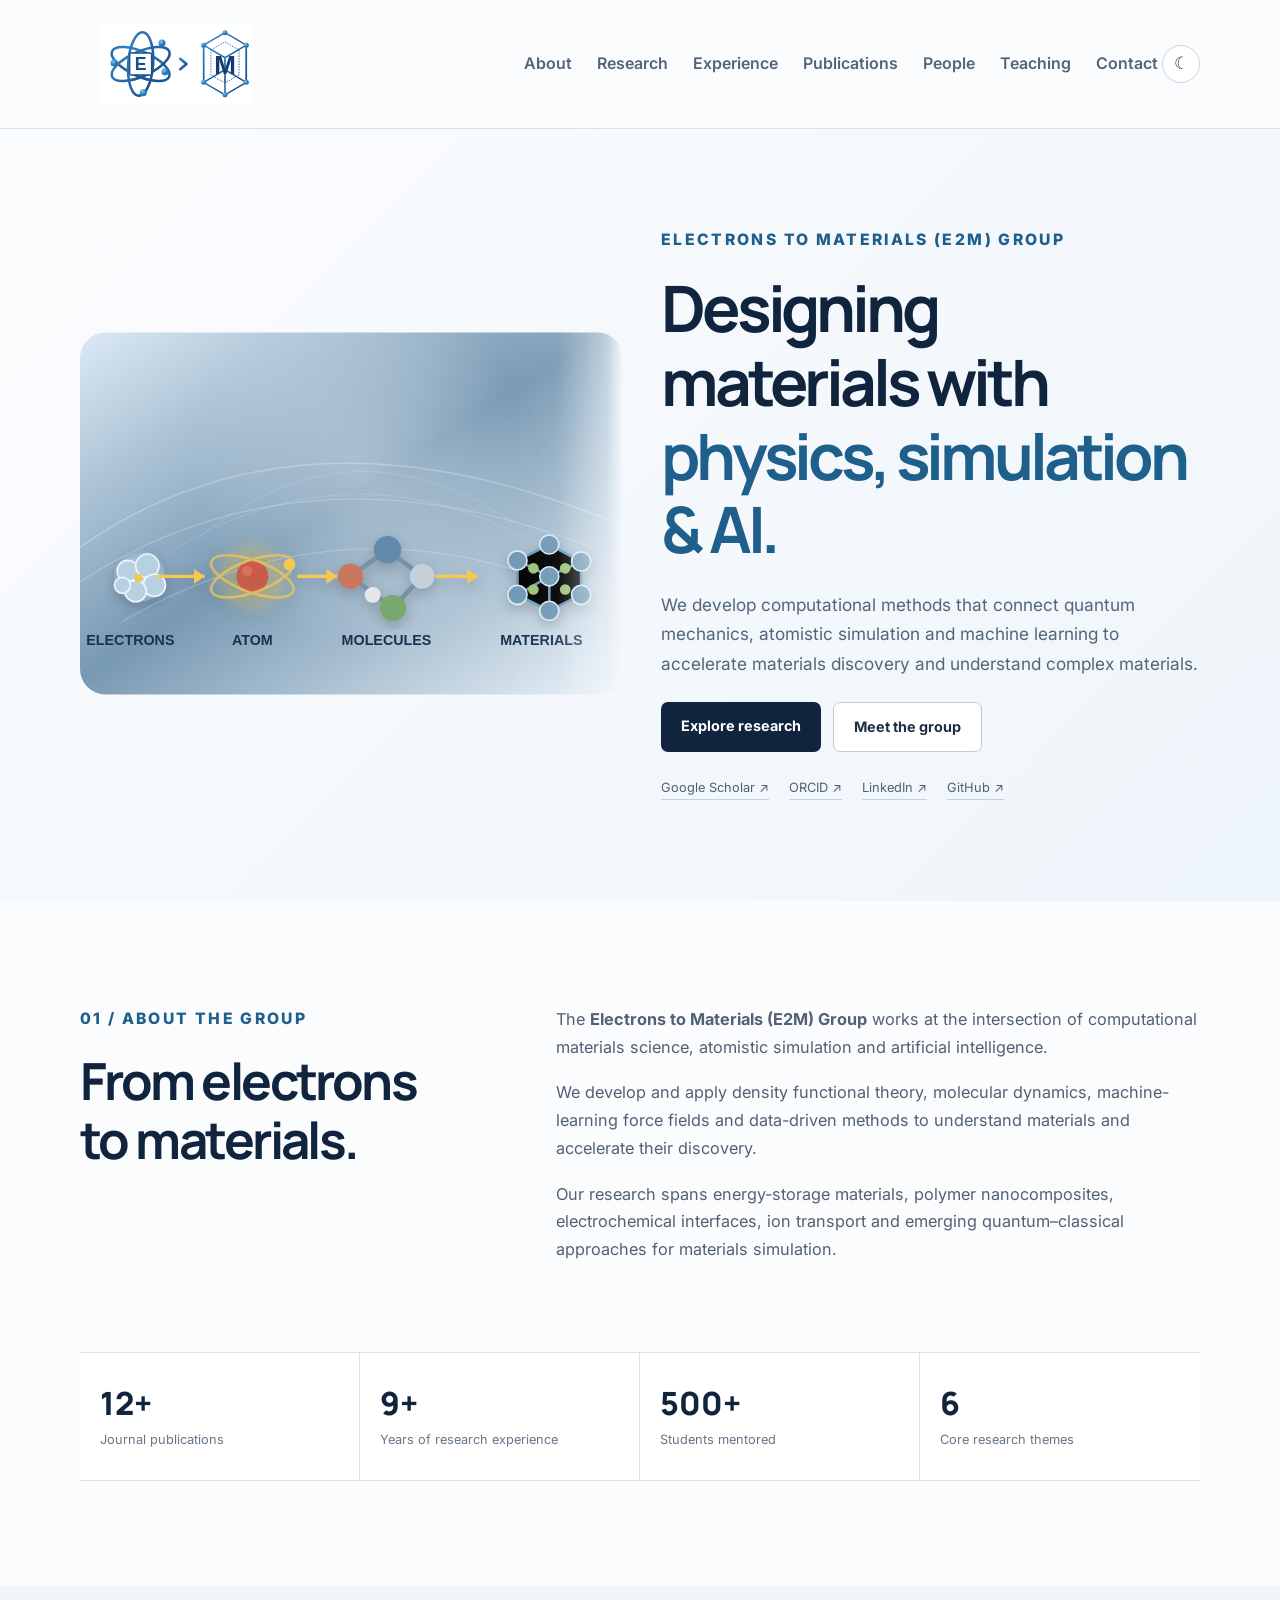
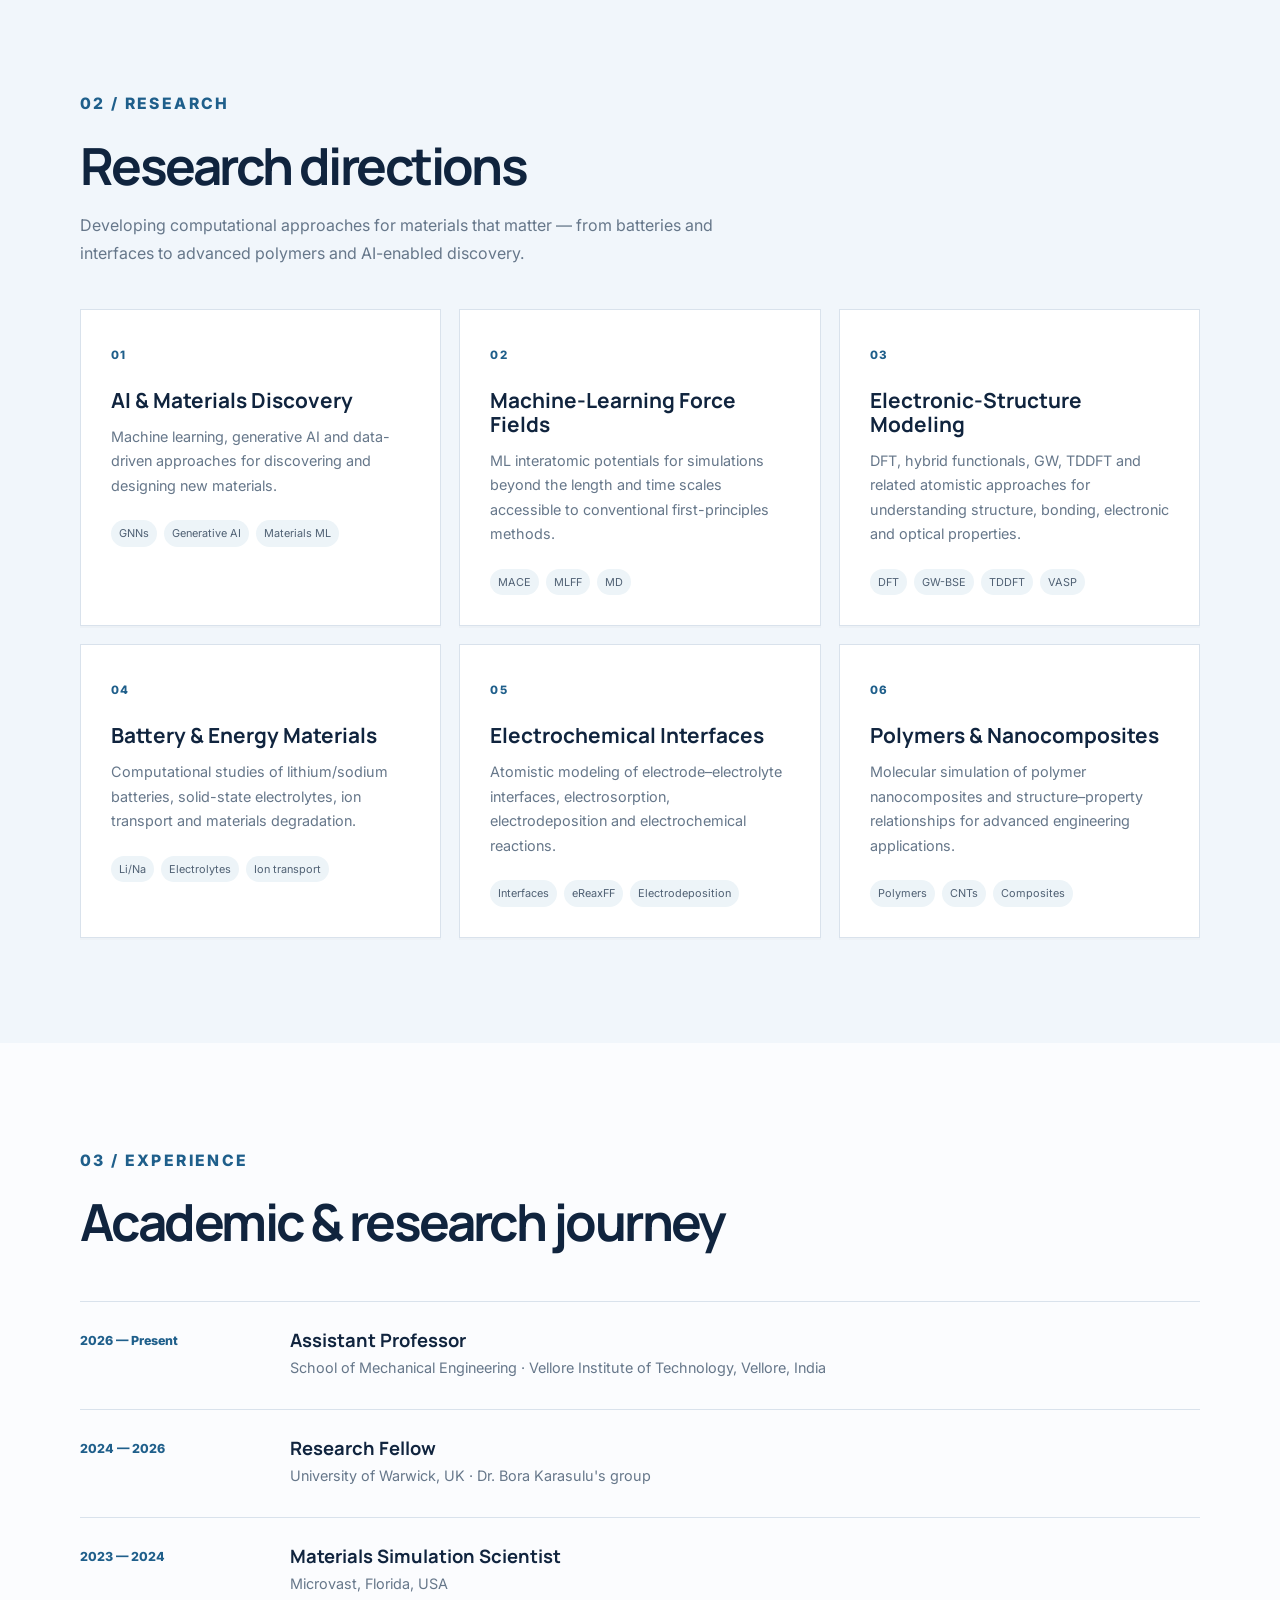
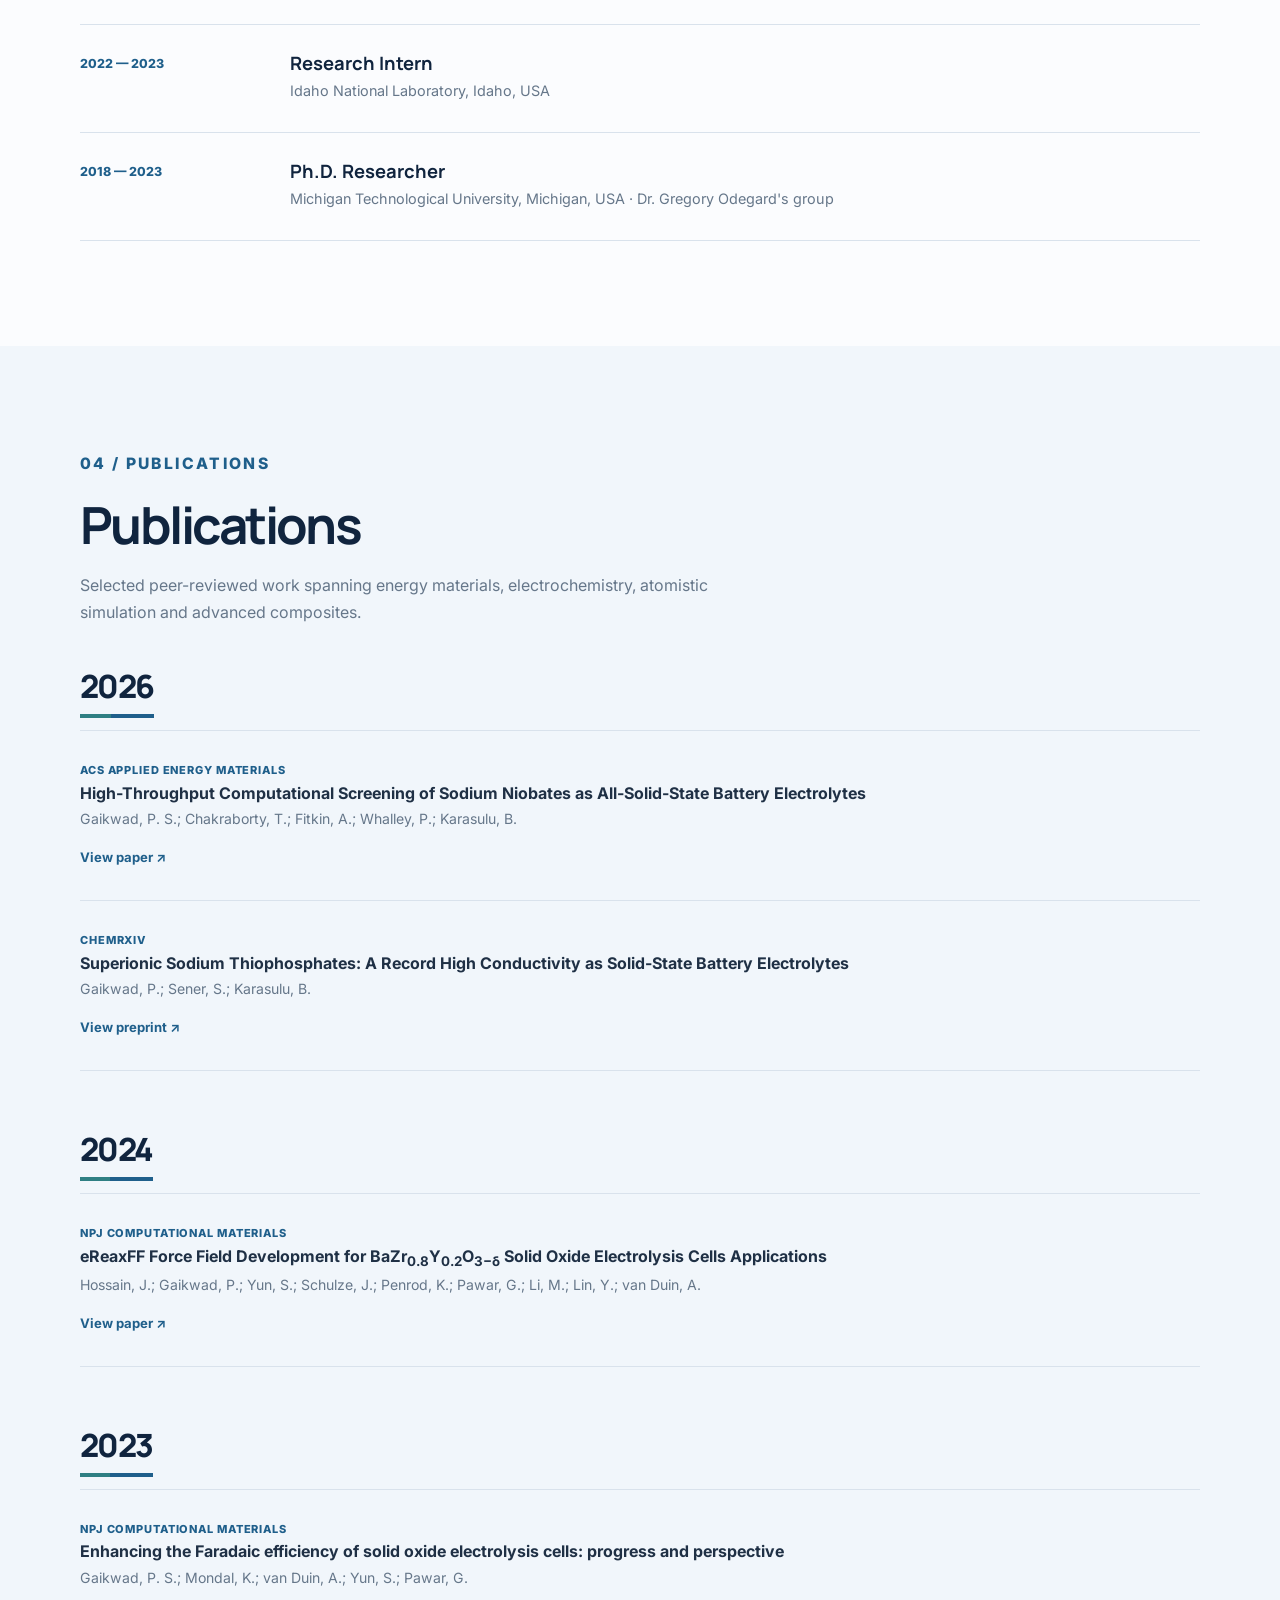
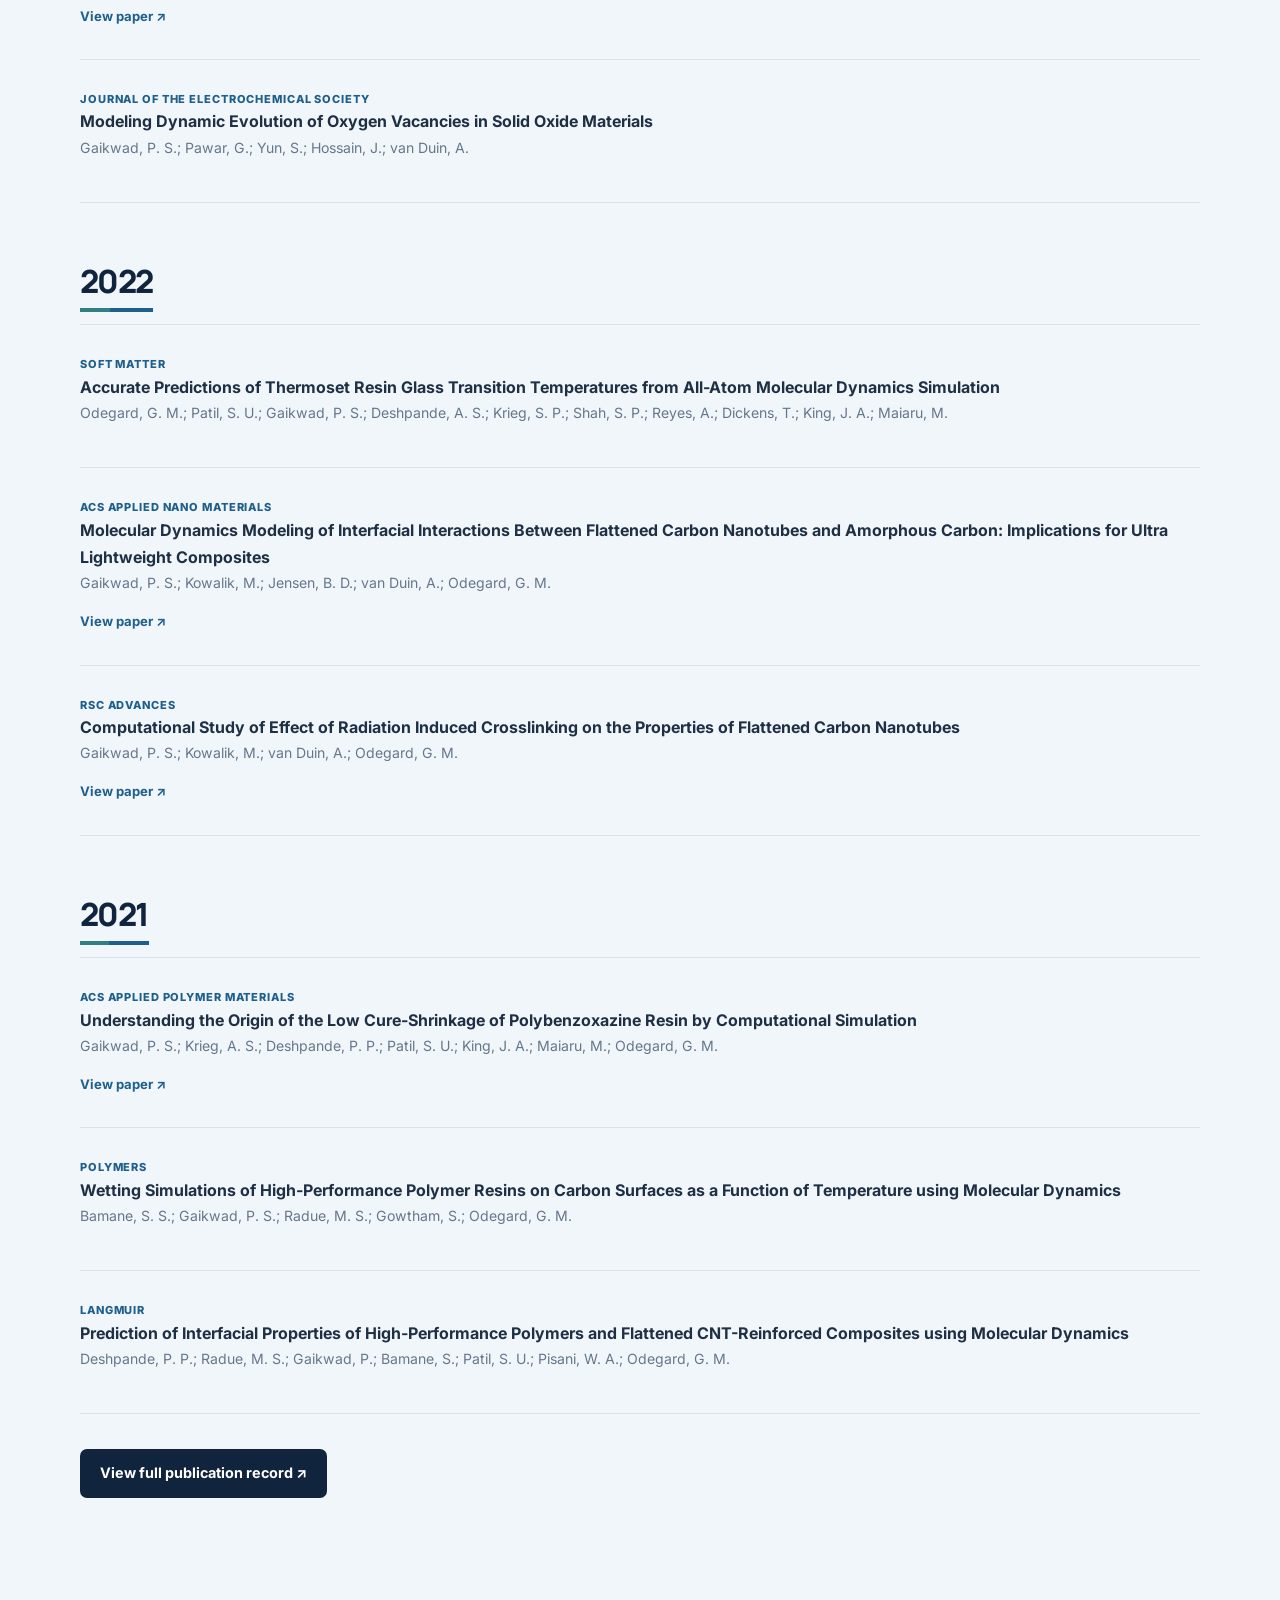
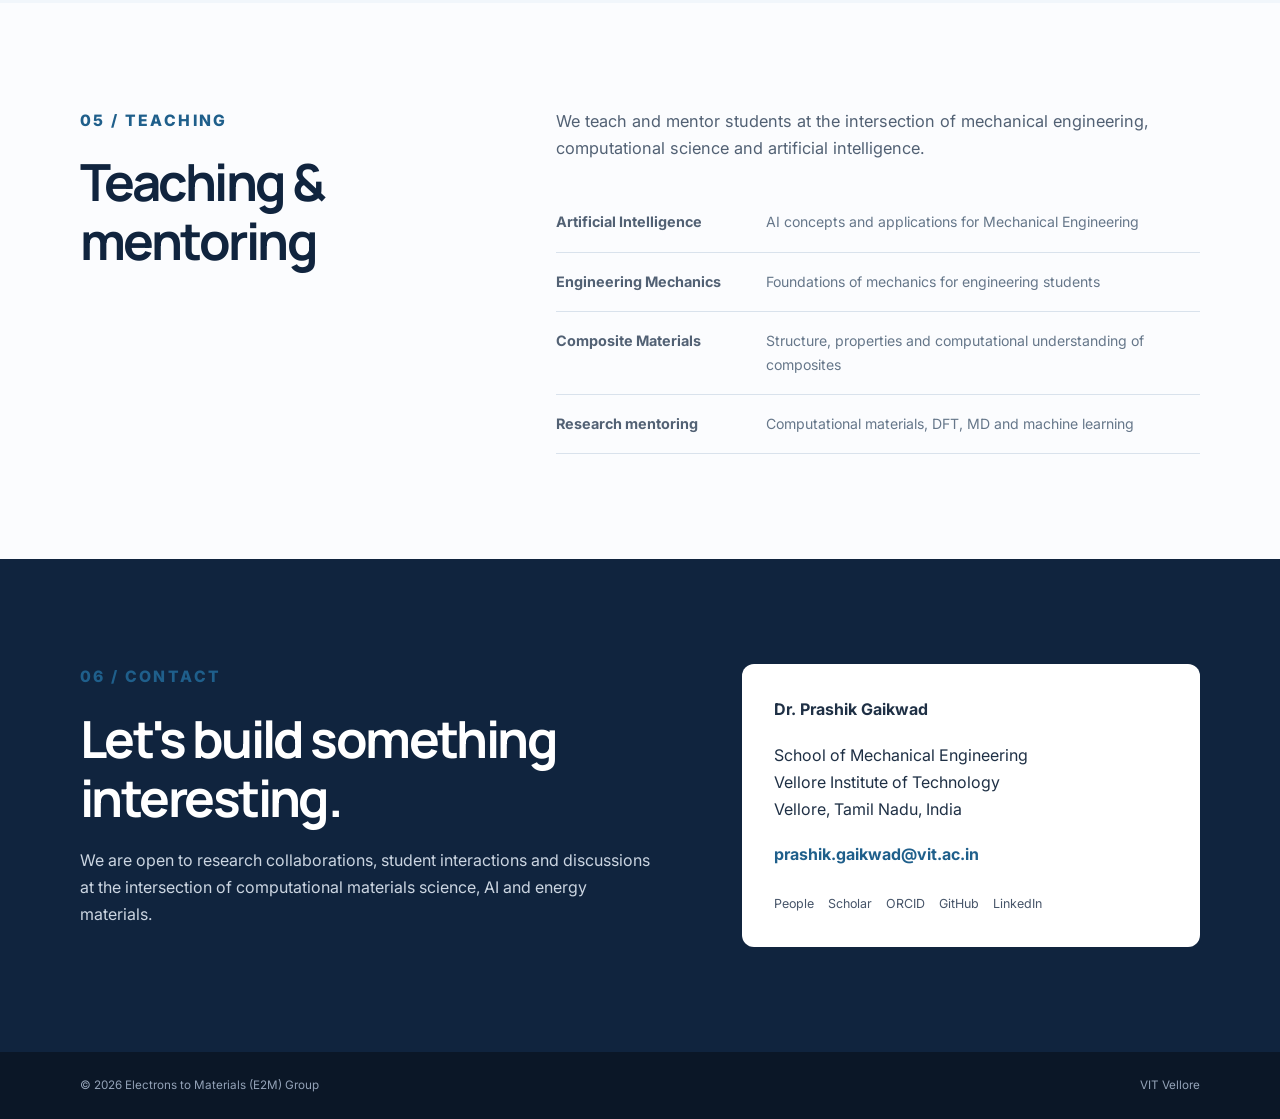
==== commit 3525a3db: "Add light/dark mode toggle to E2M homepage" ====
--- a/index.html
+++ b/index.html
@@ -1 +1 @@
-<!DOCTYPE html><html lang="en"><head><meta charset="UTF-8"><meta name="viewport" content="width=device-width,initial-scale=1.0"><meta name="description" content="Electrons to Materials (E2M) Group — Computational materials science, atomistic simulation, machine learning and AI-enabled materials discovery."><meta name="author" content="Prashik Sunil Gaikwad"><link rel="icon" href="images/e2m-logo.svg"><title>Electrons to Materials (E2M) Group</title><link rel="stylesheet" href="style.css"><link rel="preconnect" href="https://fonts.googleapis.com"><link rel="preconnect" href="https://fonts.gstatic.com" crossorigin><link href="https://fonts.googleapis.com/css2?family=Inter:wght@400;500;600;700&family=Manrope:wght@600;700;800&display=swap" rel="stylesheet"><style>.publication-year>h3{font-size:2rem}.publication-year{margin-top:60px}.publication-year:first-child{margin-top:36px}@media(max-width:700px){.publication-year>h3{font-size:1.7rem}.publication-year{margin-top:48px}.publication-year:first-child{margin-top:30px}}</style></head><body><header class="site-header"><nav class="navbar container"><a class="logo" href="#home" aria-label="E2M Group home"><img src="images/e2m-logo.svg" alt="E2M Group logo" style="height:54px;width:62px;object-fit:contain;display:block"></a><button class="menu-toggle" aria-label="Open navigation">☰</button><div class="nav-links"><a href="#about">About</a><a href="#research">Research</a><a href="#experience">Experience</a><a href="#publications">Publications</a><a href="people.html">People</a><a href="#teaching">Teaching</a><a href="#contact">Contact</a></div></nav></header><main><section id="home" class="hero"><div class="container hero-grid"><div class="hero-copy"><p class="eyebrow">ELECTRONS TO MATERIALS (E2M) GROUP</p><h1>Designing materials with <span>physics, simulation & AI.</span></h1><p class="hero-text">We develop computational methods that connect quantum mechanics, atomistic simulation and machine learning to accelerate materials discovery and understand complex materials.</p><div class="hero-actions"><a class="button primary" href="#research">Explore research</a><a class="button secondary" href="people.html">Meet the group</a></div><div class="quick-links"><a href="https://scholar.google.com/citations?user=rSj2llAAAAAJ&hl=en" target="_blank" rel="noopener">Google Scholar ↗</a><a href="https://orcid.org/0000-0001-7951-0115" target="_blank" rel="noopener">ORCID ↗</a><a href="https://www.linkedin.com/in/prashik-gaikwad-ph-d-0b2294a1/" target="_blank" rel="noopener">LinkedIn ↗</a><a href="https://github.com/prashikg" target="_blank" rel="noopener">GitHub ↗</a></div></div><div class="hero-research-visual"><img src="images/atoms-to-materials.svg" alt="Electrons to atoms, molecules and materials visual for the E2M Group"></div></div></section><section id="about" class="section"><div class="container two-col"><div><p class="section-label">01 / ABOUT THE GROUP</p><h2>From electrons to materials.</h2></div><div class="prose"><p>The <strong>Electrons to Materials (E2M) Group</strong> works at the intersection of computational materials science, atomistic simulation and artificial intelligence.</p><p>We develop and apply density functional theory, molecular dynamics, machine-learning force fields and data-driven methods to understand materials and accelerate their discovery.</p><p>Our research spans energy-storage materials, polymer nanocomposites, electrochemical interfaces, ion transport and emerging quantum–classical approaches for materials simulation.</p></div></div><div class="container stats"><div><strong>12+</strong><span>Journal publications</span></div><div><strong>9+</strong><span>Years of research experience</span></div><div><strong>500+</strong><span>Students mentored</span></div><div><strong>6</strong><span>Core research themes</span></div></div></section><section id="research" class="section tinted"><div class="container"><p class="section-label">02 / RESEARCH</p><h2>Research directions</h2><p class="section-intro">Developing computational approaches for materials that matter — from batteries and interfaces to advanced polymers and AI-enabled discovery.</p><div class="research-grid"><article><span class="card-number">01</span><h3>AI & Materials Discovery</h3><p>Machine learning, generative AI and data-driven approaches for discovering and designing new materials.</p><div class="tags"><span>GNNs</span><span>Generative AI</span><span>Materials ML</span></div></article><article><span class="card-number">02</span><h3>Machine-Learning Force Fields</h3><p>ML interatomic potentials for simulations beyond the length and time scales accessible to conventional first-principles methods.</p><div class="tags"><span>MACE</span><span>MLFF</span><span>MD</span></div></article><article><span class="card-number">03</span><h3>Electronic-Structure Modeling</h3><p>DFT, hybrid functionals, GW, TDDFT and related atomistic approaches for understanding structure, bonding, electronic and optical properties.</p><div class="tags"><span>DFT</span><span>GW-BSE</span><span>TDDFT</span><span>VASP</span></div></article><article><span class="card-number">04</span><h3>Battery & Energy Materials</h3><p>Computational studies of lithium/sodium batteries, solid-state electrolytes, ion transport and materials degradation.</p><div class="tags"><span>Li/Na</span><span>Electrolytes</span><span>Ion transport</span></div></article><article><span class="card-number">05</span><h3>Electrochemical Interfaces</h3><p>Atomistic modeling of electrode–electrolyte interfaces, electrosorption, electrodeposition and electrochemical reactions.</p><div class="tags"><span>Interfaces</span><span>eReaxFF</span><span>Electrodeposition</span></div></article><article><span class="card-number">06</span><h3>Polymers & Nanocomposites</h3><p>Molecular simulation of polymer nanocomposites and structure–property relationships for advanced engineering applications.</p><div class="tags"><span>Polymers</span><span>CNTs</span><span>Composites</span></div></article></div></div></section><section id="experience" class="section"><div class="container"><p class="section-label">03 / EXPERIENCE</p><h2>Academic & research journey</h2><div class="timeline"><div class="timeline-item"><span>2026 — Present</span><div><h3>Assistant Professor</h3><p>School of Mechanical Engineering · Vellore Institute of Technology, Vellore, India</p></div></div><div class="timeline-item"><span>2024 — 2026</span><div><h3>Research Fellow</h3><p>University of Warwick, UK · Dr. Bora Karasulu's group</p></div></div><div class="timeline-item"><span>2023 — 2024</span><div><h3>Materials Simulation Scientist</h3><p>Microvast, Florida, USA</p></div></div><div class="timeline-item"><span>2022 — 2023</span><div><h3>Research Intern</h3><p>Idaho National Laboratory, Idaho, USA</p></div></div><div class="timeline-item"><span>2018 — 2023</span><div><h3>Ph.D. Researcher</h3><p>Michigan Technological University, Michigan, USA · Dr. Gregory Odegard's group</p></div></div></div></div></section><section id="publications" class="section tinted"><div class="container"><p class="section-label">04 / PUBLICATIONS</p><h2>Publications</h2><p class="section-intro">Selected peer-reviewed work spanning energy materials, electrochemistry, atomistic simulation and advanced composites.</p><div class="publication-years"><section class="publication-year"><h3>2026</h3><div class="publication-list"><article class="pub-item"><div class="pub-meta"><span>ACS Applied Energy Materials</span></div><h4>High-Throughput Computational Screening of Sodium Niobates as All-Solid-State Battery Electrolytes</h4><p>Gaikwad, P. S.; Chakraborty, T.; Fitkin, A.; Whalley, P.; Karasulu, B.</p><a href="https://pubs.acs.org/doi/10.1021/acsaem.6c01299" target="_blank" rel="noopener">View paper ↗</a></article><article class="pub-item"><div class="pub-meta"><span>ChemRxiv</span></div><h4>Superionic Sodium Thiophosphates: A Record High Conductivity as Solid-State Battery Electrolytes</h4><p>Gaikwad, P.; Sener, S.; Karasulu, B.</p><a href="https://chemrxiv.org/doi/abs/10.26434/chemrxiv.15006662/v1" target="_blank" rel="noopener">View preprint ↗</a></article></div></section><section class="publication-year"><h3>2024</h3><div class="publication-list"><article class="pub-item"><div class="pub-meta"><span>npj Computational Materials</span></div><h4>eReaxFF Force Field Development for BaZr<sub>0.8</sub>Y<sub>0.2</sub>O<sub>3−δ</sub> Solid Oxide Electrolysis Cells Applications</h4><p>Hossain, J.; Gaikwad, P.; Yun, S.; Schulze, J.; Penrod, K.; Pawar, G.; Li, M.; Lin, Y.; van Duin, A.</p><a href="https://doi.org/10.1038/s41524-024-01268-9" target="_blank" rel="noopener">View paper ↗</a></article></div></section><section class="publication-year"><h3>2023</h3><div class="publication-list"><article class="pub-item"><div class="pub-meta"><span>npj Computational Materials</span></div><h4>Enhancing the Faradaic efficiency of solid oxide electrolysis cells: progress and perspective</h4><p>Gaikwad, P. S.; Mondal, K.; van Duin, A.; Yun, S.; Pawar, G.</p><a href="https://doi.org/10.1038/s41524-023-01044-1" target="_blank" rel="noopener">View paper ↗</a></article><article class="pub-item"><div class="pub-meta"><span>Journal of The Electrochemical Society</span></div><h4>Modeling Dynamic Evolution of Oxygen Vacancies in Solid Oxide Materials</h4><p>Gaikwad, P. S.; Pawar, G.; Yun, S.; Hossain, J.; van Duin, A.</p></article></div></section><section class="publication-year"><h3>2022</h3><div class="publication-list"><article class="pub-item"><div class="pub-meta"><span>Soft Matter</span></div><h4>Accurate Predictions of Thermoset Resin Glass Transition Temperatures from All-Atom Molecular Dynamics Simulation</h4><p>Odegard, G. M.; Patil, S. U.; Gaikwad, P. S.; Deshpande, A. S.; Krieg, S. P.; Shah, S. P.; Reyes, A.; Dickens, T.; King, J. A.; Maiaru, M.</p></article><article class="pub-item"><div class="pub-meta"><span>ACS Applied Nano Materials</span></div><h4>Molecular Dynamics Modeling of Interfacial Interactions Between Flattened Carbon Nanotubes and Amorphous Carbon: Implications for Ultra Lightweight Composites</h4><p>Gaikwad, P. S.; Kowalik, M.; Jensen, B. D.; van Duin, A.; Odegard, G. M.</p><a href="https://doi.org/10.1021/acsanm.2c01280" target="_blank" rel="noopener">View paper ↗</a></article><article class="pub-item"><div class="pub-meta"><span>RSC Advances</span></div><h4>Computational Study of Effect of Radiation Induced Crosslinking on the Properties of Flattened Carbon Nanotubes</h4><p>Gaikwad, P. S.; Kowalik, M.; van Duin, A.; Odegard, G. M.</p><a href="https://doi.org/10.1039/D2RA05550C" target="_blank" rel="noopener">View paper ↗</a></article></div></section><section class="publication-year"><h3>2021</h3><div class="publication-list"><article class="pub-item"><div class="pub-meta"><span>ACS Applied Polymer Materials</span></div><h4>Understanding the Origin of the Low Cure-Shrinkage of Polybenzoxazine Resin by Computational Simulation</h4><p>Gaikwad, P. S.; Krieg, A. S.; Deshpande, P. P.; Patil, S. U.; King, J. A.; Maiaru, M.; Odegard, G. M.</p><a href="https://doi.org/10.1021/acsapm.1c01070" target="_blank" rel="noopener">View paper ↗</a></article><article class="pub-item"><div class="pub-meta"><span>Polymers</span></div><h4>Wetting Simulations of High-Performance Polymer Resins on Carbon Surfaces as a Function of Temperature using Molecular Dynamics</h4><p>Bamane, S. S.; Gaikwad, P. S.; Radue, M. S.; Gowtham, S.; Odegard, G. M.</p></article><article class="pub-item"><div class="pub-meta"><span>Langmuir</span></div><h4>Prediction of Interfacial Properties of High-Performance Polymers and Flattened CNT-Reinforced Composites using Molecular Dynamics</h4><p>Deshpande, P. P.; Radue, M. S.; Gaikwad, P.; Bamane, S.; Patil, S. U.; Pisani, W. A.; Odegard, G. M.</p></article></div></section></div><div class="publication-footer"><a class="button primary" href="https://scholar.google.com/citations?user=rSj2llAAAAAJ&hl=en" target="_blank" rel="noopener">View full publication record ↗</a></div></div></section><section id="teaching" class="section"><div class="container two-col"><div><p class="section-label">05 / TEACHING</p><h2>Teaching & mentoring</h2></div><div class="prose"><p>We teach and mentor students at the intersection of mechanical engineering, computational science and artificial intelligence.</p><div class="teaching-list"><div><strong>Artificial Intelligence</strong><span>AI concepts and applications for Mechanical Engineering</span></div><div><strong>Engineering Mechanics</strong><span>Foundations of mechanics for engineering students</span></div><div><strong>Composite Materials</strong><span>Structure, properties and computational understanding of composites</span></div><div><strong>Research mentoring</strong><span>Computational materials, DFT, MD and machine learning</span></div></div></div></div></section><section id="contact" class="contact"><div class="container contact-grid"><div><p class="section-label">06 / CONTACT</p><h2>Let's build something interesting.</h2><p>We are open to research collaborations, student interactions and discussions at the intersection of computational materials science, AI and energy materials.</p></div><div class="contact-card"><p><strong>Dr. Prashik Gaikwad</strong></p><p>School of Mechanical Engineering<br>Vellore Institute of Technology<br>Vellore, Tamil Nadu, India</p><a class="email" href="mailto:prashik.gaikwad@vit.ac.in">prashik.gaikwad@vit.ac.in</a><div class="socials"><a href="people.html">People</a><a href="https://scholar.google.com/citations?user=rSj2llAAAAAJ&hl=en" target="_blank" rel="noopener">Scholar</a><a href="https://orcid.org/0000-0001-7951-0115" target="_blank" rel="noopener">ORCID</a><a href="https://github.com/prashikg" target="_blank" rel="noopener">GitHub</a><a href="https://www.linkedin.com/in/prashik-gaikwad-ph-d-0b2294a1/" target="_blank" rel="noopener">LinkedIn</a></div></div></div></section></main><footer><div class="container"><span>© 2026 Electrons to Materials (E2M) Group</span><span>VIT Vellore</span></footer><script>const b=document.querySelector('.menu-toggle'),n=document.querySelector('.nav-links');b?.addEventListener('click',()=>n.classList.toggle('open'));document.querySelectorAll('.nav-links a').forEach(a=>a.addEventListener('click',()=>n.classList.remove('open')));</script></body></html>+<!DOCTYPE html><html lang="en"><head><meta charset="UTF-8"><meta name="viewport" content="width=device-width,initial-scale=1.0"><meta name="description" content="Electrons to Materials (E2M) Group — Computational materials science, atomistic simulation, machine learning and AI-enabled materials discovery."><meta name="author" content="Prashik Sunil Gaikwad"><link rel="icon" href="images/e2m-logo.svg"><title>Electrons to Materials (E2M) Group</title><link rel="stylesheet" href="style.css"><link rel="stylesheet" href="theme.css"><link rel="preconnect" href="https://fonts.googleapis.com"><link rel="preconnect" href="https://fonts.gstatic.com" crossorigin><link href="https://fonts.googleapis.com/css2?family=Inter:wght@400;500;600;700&family=Manrope:wght@600;700;800&display=swap" rel="stylesheet"><style>.publication-year>h3{font-size:2rem}.publication-year{margin-top:60px}.publication-year:first-child{margin-top:36px}@media(max-width:700px){.publication-year>h3{font-size:1.7rem}.publication-year{margin-top:48px}.publication-year:first-child{margin-top:30px}}</style><script>(function(){try{if(localStorage.getItem('e2m-theme')==='dark'||(!localStorage.getItem('e2m-theme')&&window.matchMedia('(prefers-color-scheme: dark)').matches))document.documentElement.classList.add('theme-dark')}catch(e){}})();</script></head><body><header class="site-header"><nav class="navbar container"><a class="logo" href="#home" aria-label="E2M Group home"><img src="images/e2m-logo.svg" alt="E2M Group logo" style="height:54px;width:62px;object-fit:contain;display:block"></a><button class="menu-toggle" aria-label="Open navigation">☰</button><div class="nav-links"><a href="#about">About</a><a href="#research">Research</a><a href="#experience">Experience</a><a href="#publications">Publications</a><a href="people.html">People</a><a href="#teaching">Teaching</a><a href="#contact">Contact</a></div><button class="nav-theme-toggle" id="themeToggle" type="button" aria-label="Switch to dark mode" title="Switch to dark mode"><span class="theme-icon" aria-hidden="true">☾</span><span class="theme-label">Theme</span></button></nav></header><main><section id="home" class="hero"><div class="container hero-grid"><div class="hero-copy"><p class="eyebrow">ELECTRONS TO MATERIALS (E2M) GROUP</p><h1>Designing materials with <span>physics, simulation & AI.</span></h1><p class="hero-text">We develop computational methods that connect quantum mechanics, atomistic simulation and machine learning to accelerate materials discovery and understand complex materials.</p><div class="hero-actions"><a class="button primary" href="#research">Explore research</a><a class="button secondary" href="people.html">Meet the group</a></div><div class="quick-links"><a href="https://scholar.google.com/citations?user=rSj2llAAAAAJ&hl=en" target="_blank" rel="noopener">Google Scholar ↗</a><a href="https://orcid.org/0000-0001-7951-0115" target="_blank" rel="noopener">ORCID ↗</a><a href="https://www.linkedin.com/in/prashik-gaikwad-ph-d-0b2294a1/" target="_blank" rel="noopener">LinkedIn ↗</a><a href="https://github.com/prashikg" target="_blank" rel="noopener">GitHub ↗</a></div></div><div class="hero-research-visual"><img src="images/atoms-to-materials.svg" alt="Electrons to atoms, molecules and materials visual for the E2M Group"></div></div></section><section id="about" class="section"><div class="container two-col"><div><p class="section-label">01 / ABOUT THE GROUP</p><h2>From electrons to materials.</h2></div><div class="prose"><p>The <strong>Electrons to Materials (E2M) Group</strong> works at the intersection of computational materials science, atomistic simulation and artificial intelligence.</p><p>We develop and apply density functional theory, molecular dynamics, machine-learning force fields and data-driven methods to understand materials and accelerate their discovery.</p><p>Our research spans energy-storage materials, polymer nanocomposites, electrochemical interfaces, ion transport and emerging quantum–classical approaches for materials simulation.</p></div></div><div class="container stats"><div><strong>12+</strong><span>Journal publications</span></div><div><strong>9+</strong><span>Years of research experience</span></div><div><strong>500+</strong><span>Students mentored</span></div><div><strong>6</strong><span>Core research themes</span></div></div></section><section id="research" class="section tinted"><div class="container"><p class="section-label">02 / RESEARCH</p><h2>Research directions</h2><p class="section-intro">Developing computational approaches for materials that matter — from batteries and interfaces to advanced polymers and AI-enabled discovery.</p><div class="research-grid"><article><span class="card-number">01</span><h3>AI & Materials Discovery</h3><p>Machine learning, generative AI and data-driven approaches for discovering and designing new materials.</p><div class="tags"><span>GNNs</span><span>Generative AI</span><span>Materials ML</span></div></article><article><span class="card-number">02</span><h3>Machine-Learning Force Fields</h3><p>ML interatomic potentials for simulations beyond the length and time scales accessible to conventional first-principles methods.</p><div class="tags"><span>MACE</span><span>MLFF</span><span>MD</span></div></article><article><span class="card-number">03</span><h3>Electronic-Structure Modeling</h3><p>DFT, hybrid functionals, GW, TDDFT and related atomistic approaches for understanding structure, bonding, electronic and optical properties.</p><div class="tags"><span>DFT</span><span>GW-BSE</span><span>TDDFT</span><span>VASP</span></div></article><article><span class="card-number">04</span><h3>Battery & Energy Materials</h3><p>Computational studies of lithium/sodium batteries, solid-state electrolytes, ion transport and materials degradation.</p><div class="tags"><span>Li/Na</span><span>Electrolytes</span><span>Ion transport</span></div></article><article><span class="card-number">05</span><h3>Electrochemical Interfaces</h3><p>Atomistic modeling of electrode–electrolyte interfaces, electrosorption, electrodeposition and electrochemical reactions.</p><div class="tags"><span>Interfaces</span><span>eReaxFF</span><span>Electrodeposition</span></div></article><article><span class="card-number">06</span><h3>Polymers & Nanocomposites</h3><p>Molecular simulation of polymer nanocomposites and structure–property relationships for advanced engineering applications.</p><div class="tags"><span>Polymers</span><span>CNTs</span><span>Composites</span></div></article></div></div></section><section id="experience" class="section"><div class="container"><p class="section-label">03 / EXPERIENCE</p><h2>Academic & research journey</h2><div class="timeline"><div class="timeline-item"><span>2026 — Present</span><div><h3>Assistant Professor</h3><p>School of Mechanical Engineering · Vellore Institute of Technology, Vellore, India</p></div></div><div class="timeline-item"><span>2024 — 2026</span><div><h3>Research Fellow</h3><p>University of Warwick, UK · Dr. Bora Karasulu's group</p></div></div><div class="timeline-item"><span>2023 — 2024</span><div><h3>Materials Simulation Scientist</h3><p>Microvast, Florida, USA</p></div></div><div class="timeline-item"><span>2022 — 2023</span><div><h3>Research Intern</h3><p>Idaho National Laboratory, Idaho, USA</p></div></div><div class="timeline-item"><span>2018 — 2023</span><div><h3>Ph.D. Researcher</h3><p>Michigan Technological University, Michigan, USA · Dr. Gregory Odegard's group</p></div></div></div></div></section><section id="publications" class="section tinted"><div class="container"><p class="section-label">04 / PUBLICATIONS</p><h2>Publications</h2><p class="section-intro">Selected peer-reviewed work spanning energy materials, electrochemistry, atomistic simulation and advanced composites.</p><div class="publication-years"><section class="publication-year"><h3>2026</h3><div class="publication-list"><article class="pub-item"><div class="pub-meta"><span>ACS Applied Energy Materials</span></div><h4>High-Throughput Computational Screening of Sodium Niobates as All-Solid-State Battery Electrolytes</h4><p>Gaikwad, P. S.; Chakraborty, T.; Fitkin, A.; Whalley, P.; Karasulu, B.</p><a href="https://pubs.acs.org/doi/10.1021/acsaem.6c01299" target="_blank" rel="noopener">View paper ↗</a></article><article class="pub-item"><div class="pub-meta"><span>ChemRxiv</span></div><h4>Superionic Sodium Thiophosphates: A Record High Conductivity as Solid-State Battery Electrolytes</h4><p>Gaikwad, P.; Sener, S.; Karasulu, B.</p><a href="https://chemrxiv.org/doi/abs/10.26434/chemrxiv.15006662/v1" target="_blank" rel="noopener">View preprint ↗</a></article></div></section><section class="publication-year"><h3>2024</h3><div class="publication-list"><article class="pub-item"><div class="pub-meta"><span>npj Computational Materials</span></div><h4>eReaxFF Force Field Development for BaZr<sub>0.8</sub>Y<sub>0.2</sub>O<sub>3−δ</sub> Solid Oxide Electrolysis Cells Applications</h4><p>Hossain, J.; Gaikwad, P.; Yun, S.; Schulze, J.; Penrod, K.; Pawar, G.; Li, M.; Lin, Y.; van Duin, A.</p><a href="https://doi.org/10.1038/s41524-024-01268-9" target="_blank" rel="noopener">View paper ↗</a></article></div></section><section class="publication-year"><h3>2023</h3><div class="publication-list"><article class="pub-item"><div class="pub-meta"><span>npj Computational Materials</span></div><h4>Enhancing the Faradaic efficiency of solid oxide electrolysis cells: progress and perspective</h4><p>Gaikwad, P. S.; Mondal, K.; van Duin, A.; Yun, S.; Pawar, G.</p><a href="https://doi.org/10.1038/s41524-023-01044-1" target="_blank" rel="noopener">View paper ↗</a></article><article class="pub-item"><div class="pub-meta"><span>Journal of The Electrochemical Society</span></div><h4>Modeling Dynamic Evolution of Oxygen Vacancies in Solid Oxide Materials</h4><p>Gaikwad, P. S.; Pawar, G.; Yun, S.; Hossain, J.; van Duin, A.</p></article></div></section><section class="publication-year"><h3>2022</h3><div class="publication-list"><article class="pub-item"><div class="pub-meta"><span>Soft Matter</span></div><h4>Accurate Predictions of Thermoset Resin Glass Transition Temperatures from All-Atom Molecular Dynamics Simulation</h4><p>Odegard, G. M.; Patil, S. U.; Gaikwad, P. S.; Deshpande, A. S.; Krieg, S. P.; Shah, S. P.; Reyes, A.; Dickens, T.; King, J. A.; Maiaru, M.</p></article><article class="pub-item"><div class="pub-meta"><span>ACS Applied Nano Materials</span></div><h4>Molecular Dynamics Modeling of Interfacial Interactions Between Flattened Carbon Nanotubes and Amorphous Carbon: Implications for Ultra Lightweight Composites</h4><p>Gaikwad, P. S.; Kowalik, M.; Jensen, B. D.; van Duin, A.; Odegard, G. M.</p><a href="https://doi.org/10.1021/acsanm.2c01280" target="_blank" rel="noopener">View paper ↗</a></article><article class="pub-item"><div class="pub-meta"><span>RSC Advances</span></div><h4>Computational Study of Effect of Radiation Induced Crosslinking on the Properties of Flattened Carbon Nanotubes</h4><p>Gaikwad, P. S.; Kowalik, M.; van Duin, A.; Odegard, G. M.</p><a href="https://doi.org/10.1039/D2RA05550C" target="_blank" rel="noopener">View paper ↗</a></article></div></section><section class="publication-year"><h3>2021</h3><div class="publication-list"><article class="pub-item"><div class="pub-meta"><span>ACS Applied Polymer Materials</span></div><h4>Understanding the Origin of the Low Cure-Shrinkage of Polybenzoxazine Resin by Computational Simulation</h4><p>Gaikwad, P. S.; Krieg, A. S.; Deshpande, P. P.; Patil, S. U.; King, J. A.; Maiaru, M.; Odegard, G. M.</p><a href="https://doi.org/10.1021/acsapm.1c01070" target="_blank" rel="noopener">View paper ↗</a></article><article class="pub-item"><div class="pub-meta"><span>Polymers</span></div><h4>Wetting Simulations of High-Performance Polymer Resins on Carbon Surfaces as a Function of Temperature using Molecular Dynamics</h4><p>Bamane, S. S.; Gaikwad, P. S.; Radue, M. S.; Gowtham, S.; Odegard, G. M.</p></article><article class="pub-item"><div class="pub-meta"><span>Langmuir</span></div><h4>Prediction of Interfacial Properties of High-Performance Polymers and Flattened CNT-Reinforced Composites using Molecular Dynamics</h4><p>Deshpande, P. P.; Radue, M. S.; Gaikwad, P.; Bamane, S.; Patil, S. U.; Pisani, W. A.; Odegard, G. M.</p></article></div></section></div><div class="publication-footer"><a class="button primary" href="https://scholar.google.com/citations?user=rSj2llAAAAAJ&hl=en" target="_blank" rel="noopener">View full publication record ↗</a></div></div></section><section id="teaching" class="section"><div class="container two-col"><div><p class="section-label">05 / TEACHING</p><h2>Teaching & mentoring</h2></div><div class="prose"><p>We teach and mentor students at the intersection of mechanical engineering, computational science and artificial intelligence.</p><div class="teaching-list"><div><strong>Artificial Intelligence</strong><span>AI concepts and applications for Mechanical Engineering</span></div><div><strong>Engineering Mechanics</strong><span>Foundations of mechanics for engineering students</span></div><div><strong>Composite Materials</strong><span>Structure, properties and computational understanding of composites</span></div><div><strong>Research mentoring</strong><span>Computational materials, DFT, MD and machine learning</span></div></div></div></div></section><section id="contact" class="contact"><div class="container contact-grid"><div><p class="section-label">06 / CONTACT</p><h2>Let's build something interesting.</h2><p>We are open to research collaborations, student interactions and discussions at the intersection of computational materials science, AI and energy materials.</p></div><div class="contact-card"><p><strong>Dr. Prashik Gaikwad</strong></p><p>School of Mechanical Engineering<br>Vellore Institute of Technology<br>Vellore, Tamil Nadu, India</p><a class="email" href="mailto:prashik.gaikwad@vit.ac.in">prashik.gaikwad@vit.ac.in</a><div class="socials"><a href="people.html">People</a><a href="https://scholar.google.com/citations?user=rSj2llAAAAAJ&hl=en" target="_blank" rel="noopener">Scholar</a><a href="https://orcid.org/0000-0001-7951-0115" target="_blank" rel="noopener">ORCID</a><a href="https://github.com/prashikg" target="_blank" rel="noopener">GitHub</a><a href="https://www.linkedin.com/in/prashik-gaikwad-ph-d-0b2294a1/" target="_blank" rel="noopener">LinkedIn</a></div></div></div></section></main><footer><div class="container"><span>© 2026 Electrons to Materials (E2M) Group</span><span>VIT Vellore</span></div></footer><script>const b=document.querySelector('.menu-toggle'),n=document.querySelector('.nav-links');b?.addEventListener('click',()=>n.classList.toggle('open'));document.querySelectorAll('.nav-links a').forEach(a=>a.addEventListener('click',()=>n.classList.remove('open')));const themeToggle=document.getElementById('themeToggle');function updateThemeButton(){const dark=document.documentElement.classList.contains('theme-dark');themeToggle.querySelector('.theme-icon').textContent=dark?'☀':'☾';themeToggle.setAttribute('aria-label',dark?'Switch to light mode':'Switch to dark mode');themeToggle.setAttribute('title',dark?'Switch to light mode':'Switch to dark mode')}themeToggle?.addEventListener('click',()=>{const dark=document.documentElement.classList.toggle('theme-dark');try{localStorage.setItem('e2m-theme',dark?'dark':'light')}catch(e){}updateThemeButton()});updateThemeButton();</script></body></html>
--- a/style.css
+++ b/style.css
@@ -1 +1 @@
-:root{--navy:#10243e;--ink:#1f3045;--muted:#66778a;--line:#d9e2ec;--paper:#fbfcfe;--bluewash:#f1f6fb;--accent:#1f5f8b;--accent2:#2f7f83;--white:#fff;--shadow:0 18px 45px rgba(16,36,62,.10)}*{box-sizing:border-box;margin:0;padding:0}html{scroll-behavior:smooth}body{font-family:Inter,system-ui,sans-serif;color:var(--ink);background:var(--paper);line-height:1.7}h1,h2,h3{font-family:Manrope,Inter,sans-serif;color:var(--navy);line-height:1.15}a{color:inherit}.container{width:min(1120px,calc(100% - 44px));margin:auto}.site-header{position:sticky;top:0;z-index:100;background:rgba(251,252,254,.96);backdrop-filter:blur(12px);border-bottom:1px solid var(--line)}.navbar{height:88px;display:flex;align-items:center;justify-content:space-between}.logo{font:800 1.35rem Manrope;text-decoration:none;color:var(--navy);letter-spacing:-.04em;display:flex;align-items:center}.logo span{color:var(--accent)}.logo img{height:78px!important;width:88px!important;object-fit:contain;display:block}.nav-links{display:flex;align-items:center;gap:34px;margin-left:auto;padding-left:35px}.nav-links a{font-size:.84rem;font-weight:600;text-decoration:none;color:#53657a;white-space:nowrap;transition:color .2s}.nav-links a:hover{color:var(--accent)}.menu-toggle{display:none;border:0;background:none;font-size:1.5rem}.hero{min-height:calc(100vh - 88px);display:flex;align-items:center;background:linear-gradient(135deg,#fbfcfe 0%,#eef5fa 100%);overflow:hidden}.hero-grid{display:grid;grid-template-columns:1fr 1fr;gap:34px;align-items:stretch;padding:55px 0 58px}.hero-copy{grid-column:2;grid-row:1;position:relative;z-index:2;padding-left:4px;padding-top:0;padding-bottom:0;display:flex;flex-direction:column;justify-content:center}.eyebrow,.section-label{font-size:.98rem;letter-spacing:.15em;font-weight:800;color:var(--accent);margin-bottom:18px}.hero h1{font-size:clamp(3rem,5vw,4.85rem);letter-spacing:-.065em;max-width:680px}.hero h1 span{color:var(--accent)}.hero-text{font-size:1.08rem;color:#52657a;max-width:620px;margin:24px 0}.hero-actions{display:flex;gap:12px;margin-bottom:25px}.button{display:inline-block;padding:12px 20px;border-radius:7px;text-decoration:none;font-weight:700;font-size:.9rem}.button.primary{background:var(--navy);color:#fff}.button.secondary{border:1px solid #bdcbd9;background:#fff}.quick-links{display:flex;gap:20px;flex-wrap:wrap}.quick-links a{font-size:.8rem;color:#526174;text-decoration:none;border-bottom:1px solid #c4d0dc}.hero-research-visual{grid-column:1;grid-row:1;align-self:stretch;justify-self:stretch;width:100%;max-width:none;margin:0;position:relative;z-index:1;line-height:0;border-radius:30px;overflow:hidden;box-shadow:0 18px 45px rgba(16,36,62,.10);-webkit-mask-image:linear-gradient(to right,#000 0%,#000 78%,rgba(0,0,0,.94) 88%,rgba(0,0,0,.45) 97%,transparent 100%);mask-image:linear-gradient(to right,#000 0%,#000 78%,rgba(0,0,0,.94) 88%,rgba(0,0,0,.45) 97%,transparent 100%);display:flex;align-items:stretch}.hero-research-visual img{width:100%;height:100%;object-fit:fill;display:block;border-radius:30px}.section{padding:105px 0;background:var(--paper)}.tinted{background:var(--bluewash)}.two-col{display:grid;grid-template-columns:.75fr 1.25fr;gap:90px}.section h2,.contact h2{font-size:clamp(2.3rem,4vw,3.8rem);letter-spacing:-.05em}.prose{font-size:1.02rem;color:#526174}.prose p{margin-bottom:18px}.stats{margin-top:70px;display:grid;grid-template-columns:repeat(4,1fr);border-top:1px solid var(--line);border-bottom:1px solid var(--line);background:#fff}.stats div{padding:28px 20px;border-right:1px solid var(--line)}.stats div:last-child{border:0}.stats strong{display:block;font:800 2rem Manrope;color:var(--navy)}.stats span{color:var(--muted);font-size:.8rem}.section-intro{max-width:700px;color:var(--muted);margin:18px 0 42px}.research-grid{display:grid;grid-template-columns:repeat(3,1fr);gap:18px}.research-grid article{background:#fff;border:1px solid var(--line);padding:30px;min-height:285px;transition:.25s;box-shadow:0 2px 0 rgba(15,23,42,.02)}.research-grid article:hover{transform:translateY(-5px);box-shadow:var(--shadow)}.card-number{font-size:.72rem;font-weight:800;color:var(--accent);letter-spacing:.12em}.research-grid h3{font-size:1.3rem;margin:22px 0 12px}.research-grid p{color:var(--muted);font-size:.9rem}.tags{display:flex;gap:7px;flex-wrap:wrap;margin-top:22px}.tags span{font-size:.68rem;padding:4px 8px;border-radius:20px;background:#edf4f8;color:#506174}.timeline{margin-top:50px;border-top:1px solid var(--line)}.timeline-item{display:grid;grid-template-columns:180px 1fr;gap:30px;padding:28px 0;border-bottom:1px solid var(--line)}.timeline-item>span{font-size:.78rem;font-weight:800;color:var(--accent)}.timeline-item h3{font-size:1.15rem;margin-bottom:5px}.timeline-item p{color:var(--muted);font-size:.9rem}.publication-list{margin-top:45px}.pub-item{padding:30px 0;border-top:1px solid var(--line)}.pub-item:last-child{border-bottom:1px solid var(--line)}.pub-meta{display:flex;gap:12px;flex-wrap:wrap}.pub-meta span{font-size:.69rem;color:var(--accent);font-weight:800;letter-spacing:.08em;text-transform:uppercase}.pub-meta span+span:before{content:"·";margin-right:12px;color:#9aabba}.pub-item h3{font-size:1.22rem;margin:10px 0}.pub-item p{font-size:.88rem;color:var(--muted);margin-bottom:12px}.pub-item a{font-size:.82rem;color:var(--accent);font-weight:700;text-decoration:none}.publication-footer{padding-top:35px}.teaching-list{margin-top:30px}.teaching-list div{padding:17px 0;border-bottom:1px solid var(--line);display:grid;grid-template-columns:190px 1fr;gap:20px}.teaching-list strong{font-size:.9rem}.teaching-list span{font-size:.88rem;color:var(--muted)}.contact{padding:105px 0;background:var(--navy);color:#cbd5e1}.contact h2{color:#fff;margin-bottom:20px}.contact-grid{display:grid;grid-template-columns:1fr .8fr;gap:90px}.contact-card{background:#fff;color:var(--ink);padding:32px;border-radius:12px}.contact-card p{margin-bottom:18px}.email{color:var(--accent);font-weight:700;text-decoration:none}.socials{display:flex;gap:14px;flex-wrap:wrap;margin-top:25px}.socials a{font-size:.78rem;text-decoration:none;color:#475569}.socials a:hover{color:var(--accent)}footer{padding:24px 0;background:#0b1727;color:#94a3b8;font-size:.73rem}footer .container{display:flex;justify-content:space-between;gap:20px}.profile-hero{padding:90px 0 70px;background:linear-gradient(135deg,#fbfcfe,#eef5fa)}.profile-grid{display:grid;grid-template-columns:300px 1fr;gap:70px;align-items:center}.profile-photo{width:100%;aspect-ratio:4/5;object-fit:cover;border-radius:24px;box-shadow:var(--shadow);border:1px solid var(--line)}.profile-hero h1{font-size:clamp(2.7rem,5vw,4.8rem);letter-spacing:-.06em}.profile-hero h1 span{color:var(--accent)}.profile-role{font-weight:700;color:var(--accent);margin:15px 0}.profile-bio{max-width:720px;color:#526174;font-size:1.05rem}.profile-links{display:flex;gap:12px;flex-wrap:wrap;margin-top:25px}.profile-section{padding:90px 0}.profile-section.alt{background:var(--bluewash)}.award-grid{display:grid;gap:14px;margin-top:35px}.award-card{background:#fff;border:1px solid var(--line);padding:22px 25px;border-radius:10px}.award-card strong{display:block;color:var(--navy)}.award-card span{font-size:.85rem;color:var(--muted)}.student-grid{display:grid;grid-template-columns:repeat(2,1fr);gap:20px;margin-top:40px}.student-card{min-height:170px;background:#fff;border:1px solid var(--line);padding:28px;border-radius:12px}.student-card h3{margin-bottom:10px}.student-card p{color:#94a3b8;font-size:.88rem}.back-link{display:inline-block;margin-top:25px;color:var(--accent);font-weight:700;text-decoration:none}.publication-year{margin-top:58px}.publication-year:first-child{margin-top:35px}.publication-year>h3{display:inline-block;font-size:2rem;letter-spacing:-.04em;color:var(--navy);padding-bottom:8px;border-bottom:3px solid var(--accent);position:relative}.publication-year>h3:after{content:"";position:absolute;left:0;bottom:-3px;width:32%;height:3px;background:var(--accent2)}.publication-year .publication-list{margin-top:10px}.publication-year .pub-item:first-child{border-top:1px solid var(--line)}@media(max-width:900px){.navbar{height:78px}.logo img{height:68px!important;width:78px!important}.nav-links{gap:22px;padding-left:25px}.hero{min-height:calc(100vh - 78px)}.hero-grid,.two-col,.contact-grid,.profile-grid{grid-template-columns:1fr;gap:35px}.hero-copy{grid-column:1;grid-row:1;padding-left:0;padding-top:0;padding-bottom:0}.hero-research-visual{grid-column:1;grid-row:2;width:100%;max-width:680px;margin:0;justify-self:center;align-self:auto;border-radius:28px;-webkit-mask-image:linear-gradient(to right,#000 0%,#000 88%,transparent 100%);mask-image:linear-gradient(to right,#000 0%,#000 88%,transparent 100%)}.hero-research-visual img{border-radius:28px;object-fit:contain;height:auto}.research-grid{grid-template-columns:repeat(2,1fr)}.stats{grid-template-columns:repeat(2,1fr)}.stats div:nth-child(2){border-right:0}.stats div:nth-child(-n+2){border-bottom:1px solid var(--line)}.profile-grid{max-width:720px}.profile-photo{width:260px}}@media(max-width:700px){.container{width:min(100% - 30px,1120px)}.navbar{height:68px}.logo img{height:60px!important;width:70px!important}.menu-toggle{display:block}.nav-links{display:none;position:absolute;left:0;right:0;top:68px;background:#fbfcfe;padding:20px;flex-direction:column;align-items:flex-start;gap:18px;border-bottom:1px solid var(--line);box-shadow:0 10px 25px rgba(16,36,62,.08)}.nav-links.open{display:flex}.hero-grid{padding:42px 0 50px}.hero h1{font-size:2.9rem}.hero-research-visual{max-width:100%;border-radius:22px;-webkit-mask-image:linear-gradient(to right,#000 0%,#000 0%,rgba(0,0,0,.95) 88%,transparent 100%);mask-image:linear-gradient(to right,#000 0%,#000 0%,rgba(0,0,0,.95) 88%,transparent 100%)}.hero-research-visual img{border-radius:22px}.section,.contact,.profile-section{padding:75px 0}.research-grid{grid-template-columns:1fr}.stats{margin-top:45px}.timeline-item{grid-template-columns:1fr;gap:6px}.teaching-list div{grid-template-columns:1fr;gap:3px}.student-grid{grid-template-columns:1fr}.profile-hero{padding:65px 0}.profile-photo{width:220px}.profile-hero h1{font-size:2.9rem}footer .container{flex-direction:column}.hero-text{font-size:1rem}.publication-year{margin-top:48px}.publication-year:first-child{margin-top:30px}.publication-year>h3{font-size:1.7rem;padding-bottom:7px}.publication-year .publication-list{margin-top:8px}}.logo{width:240px;height:140px;flex:0 0 240px;justify-content:flex-start;overflow:visible}.logo img{width:240px!important;height:140px!important;max-width:none;object-fit:contain;display:block}.site-header .navbar{min-height:128px;height:128px}.nav-links{padding-left:22px;gap:25px}.hero{min-height:calc(100vh - 128px)}@media(max-width:1100px) and (min-width:901px){.logo{width:215px;height:125px;flex-basis:215px}.logo img{width:215px!important;height:125px!important}.site-header .navbar{height:116px;min-height:116px}.nav-links{gap:18px;padding-left:14px}.nav-links a{font-size:.76rem}.hero{min-height:calc(100vh - 116px)}}@media(max-width:900px){.site-header .navbar{height:88px;min-height:88px}.logo{width:170px;height:76px;flex-basis:170px}.logo img{width:170px!important;height:76px!important}.hero{min-height:calc(100vh - 88px)}}@media(max-width:700px){.site-header .navbar{height:78px;min-height:78px}.logo{width:145px;height:68px;flex-basis:145px}.logo img{width:145px!important;height:68px!important}.hero{min-height:calc(100vh - 78px)}.nav-links{padding-left:20px}}@media(min-width:1101px){.logo{width:190px;height:82px;flex-basis:190px}.logo img{width:190px!important;height:82px!important;object-fit:contain;max-width:100%;max-height:100%}.nav-links{padding-left:22px}.nav-links a{font-size:1rem}}@media(max-width:1100px) and (min-width:901px){.logo{width:175px;height:76px;flex-basis:175px}.logo img{width:175px!important;height:76px!important;object-fit:contain;max-width:100%;max-height:100%}.nav-links a{font-size:.9rem}}@media(max-width:900px){.logo{width:170px;height:76px;flex-basis:170px}.logo img{width:170px!important;height:76px!important;object-fit:contain;max-width:100%;max-height:100%}}@media(max-width:700px){.logo{width:145px;height:68px;flex-basis:145px}.logo img{width:145px!important;height:68px!important;object-fit:contain;max-width:100%;max-height:100%}}.publication-year{margin-top:62px}.publication-year:first-child{margin-top:38px}.publication-year>h3{font-size:2.25rem;font-weight:800;letter-spacing:-.05em;display:inline-block;color:var(--navy);padding:0 0 9px;border-bottom:4px solid var(--accent);position:relative}.publication-year>h3:after{content:"";position:absolute;left:0;bottom:-4px;width:42%;height:4px;background:var(--accent2)}.publication-year .publication-list{margin-top:12px}@media(max-width:700px){.publication-year{margin-top:50px}.publication-year:first-child{margin-top:32px}.publication-year>h3{font-size:1.9rem;padding-bottom:7px;border-bottom-width:3px}.publication-year>h3:after{bottom:-3px;height:3px}.publication-year .publication-list{margin-top:9px}}+:root{--navy:#10243e;--ink:#1f3045;--muted:#66778a;--line:#d9e2ec;--paper:#fbfcfe;--bluewash:#f1f6fb;--accent:#1f5f8b;--accent2:#2f7f83;--white:#fff;--shadow:0 18px 45px rgba(16,36,62,.10)}*{box-sizing:border-box;margin:0;padding:0}html{scroll-behavior:smooth}body{font-family:Inter,system-ui,sans-serif;color:var(--ink);background:var(--paper);line-height:1.7}h1,h2,h3{font-family:Manrope,Inter,sans-serif;color:var(--navy);line-height:1.15}a{color:inherit}.container{width:min(1120px,calc(100% - 44px));margin:auto}.site-header{position:sticky;top:0;z-index:100;background:rgba(251,252,254,.96);backdrop-filter:blur(12px);border-bottom:1px solid var(--line)}.navbar{height:88px;display:flex;align-items:center;justify-content:space-between}.logo{font:800 1.35rem Manrope;text-decoration:none;color:var(--navy);letter-spacing:-.04em;display:flex;align-items:center}.logo span{color:var(--accent)}.logo img{height:78px!important;width:88px!important;object-fit:contain;display:block}.nav-links{display:flex;align-items:center;gap:34px;margin-left:auto;padding-left:35px}.nav-links a{font-size:.84rem;font-weight:600;text-decoration:none;color:#53657a;white-space:nowrap;transition:color .2s}.nav-links a:hover{color:var(--accent)}.menu-toggle{display:none;border:0;background:none;font-size:1.5rem}.hero{min-height:calc(100vh - 88px);display:flex;align-items:center;background:linear-gradient(135deg,#fbfcfe 0%,#eef5fa 100%);overflow:hidden}.hero-grid{display:grid;grid-template-columns:1fr 1fr;gap:34px;align-items:stretch;padding:55px 0 58px}.hero-copy{grid-column:2;grid-row:1;position:relative;z-index:2;padding-left:4px;padding-top:0;padding-bottom:0;display:flex;flex-direction:column;justify-content:center}.eyebrow,.section-label{font-size:.98rem;letter-spacing:.15em;font-weight:800;color:var(--accent);margin-bottom:18px}.hero h1{font-size:clamp(3rem,5vw,4.85rem);letter-spacing:-.065em;max-width:680px}.hero h1 span{color:var(--accent)}.hero-text{font-size:1.08rem;color:#52657a;max-width:620px;margin:24px 0}.hero-actions{display:flex;gap:12px;margin-bottom:25px}.button{display:inline-block;padding:12px 20px;border-radius:7px;text-decoration:none;font-weight:700;font-size:.9rem}.button.primary{background:var(--navy);color:#fff}.button.secondary{border:1px solid #bdcbd9;background:#fff}.quick-links{display:flex;gap:20px;flex-wrap:wrap}.quick-links a{font-size:.8rem;color:#526174;text-decoration:none;border-bottom:1px solid #c4d0dc}.hero-research-visual{grid-column:1;grid-row:1;align-self:stretch;justify-self:stretch;width:100%;max-width:none;margin:0;position:relative;z-index:1;line-height:0;border-radius:30px;overflow:hidden;box-shadow:0 18px 45px rgba(16,36,62,.10);-webkit-mask-image:linear-gradient(to right,#000 0%,#000 78%,rgba(0,0,0,.94) 88%,rgba(0,0,0,.45) 97%,transparent 100%);mask-image:linear-gradient(to right,#000 0%,#000 78%,rgba(0,0,0,.94) 88%,rgba(0,0,0,.45) 97%,transparent 100%);display:flex;align-items:stretch}.hero-research-visual img{width:100%;height:100%;object-fit:fill;display:block;border-radius:30px}.section{padding:105px 0;background:var(--paper)}.tinted{background:var(--bluewash)}.two-col{display:grid;grid-template-columns:.75fr 1.25fr;gap:90px}.section h2,.contact h2{font-size:clamp(2.3rem,4vw,3.8rem);letter-spacing:-.05em}.prose{font-size:1.02rem;color:#526174}.prose p{margin-bottom:18px}.stats{margin-top:70px;display:grid;grid-template-columns:repeat(4,1fr);border-top:1px solid var(--line);border-bottom:1px solid var(--line);background:#fff}.stats div{padding:28px 20px;border-right:1px solid var(--line)}.stats div:last-child{border:0}.stats strong{display:block;font:800 2rem Manrope;color:var(--navy)}.stats span{color:var(--muted);font-size:.8rem}.section-intro{max-width:700px;color:var(--muted);margin:18px 0 42px}.research-grid{display:grid;grid-template-columns:repeat(3,1fr);gap:18px}.research-grid article{background:#fff;border:1px solid var(--line);padding:30px;min-height:285px;transition:.25s;box-shadow:0 2px 0 rgba(15,23,42,.02)}.research-grid article:hover{transform:translateY(-5px);box-shadow:var(--shadow)}.card-number{font-size:.72rem;font-weight:800;color:var(--accent);letter-spacing:.12em}.research-grid h3{font-size:1.3rem;margin:22px 0 12px}.research-grid p{color:var(--muted);font-size:.9rem}.tags{display:flex;gap:7px;flex-wrap:wrap;margin-top:22px}.tags span{font-size:.68rem;padding:4px 8px;border-radius:20px;background:#edf4f8;color:#506174}.timeline{margin-top:50px;border-top:1px solid var(--line)}.timeline-item{display:grid;grid-template-columns:180px 1fr;gap:30px;padding:28px 0;border-bottom:1px solid var(--line)}.timeline-item>span{font-size:.78rem;font-weight:800;color:var(--accent)}.timeline-item h3{font-size:1.15rem;margin-bottom:5px}.timeline-item p{color:var(--muted);font-size:.9rem}.publication-list{margin-top:45px}.pub-item{padding:30px 0;border-top:1px solid var(--line)}.pub-item:last-child{border-bottom:1px solid var(--line)}.pub-meta{display:flex;gap:12px;flex-wrap:wrap}.pub-meta span{font-size:.69rem;color:var(--accent);font-weight:800;letter-spacing:.08em;text-transform:uppercase}.pub-meta span+span:before{content:"·";margin-right:12px;color:#9aabba}.pub-item h3{font-size:1.22rem;margin:10px 0}.pub-item p{font-size:.88rem;color:var(--muted);margin-bottom:12px}.pub-item a{font-size:.82rem;color:var(--accent);font-weight:700;text-decoration:none}.publication-footer{padding-top:35px}.teaching-list{margin-top:30px}.teaching-list div{padding:17px 0;border-bottom:1px solid var(--line);display:grid;grid-template-columns:190px 1fr;gap:20px}.teaching-list strong{font-size:.9rem}.teaching-list span{font-size:.88rem;color:var(--muted)}.contact{padding:105px 0;background:var(--navy);color:#cbd5e1}.contact h2{color:#fff;margin-bottom:20px}.contact-grid{display:grid;grid-template-columns:1fr .8fr;gap:90px}.contact-card{background:#fff;color:var(--ink);padding:32px;border-radius:12px}.contact-card p{margin-bottom:18px}.email{color:var(--accent);font-weight:700;text-decoration:none}.socials{display:flex;gap:14px;flex-wrap:wrap;margin-top:25px}.socials a{font-size:.78rem;text-decoration:none;color:#475569}.socials a:hover{color:var(--accent)}footer{padding:24px 0;background:#0b1727;color:#94a3b8;font-size:.73rem}footer .container{display:flex;justify-content:space-between;gap:20px}.profile-hero{padding:90px 0 70px;background:linear-gradient(135deg,#fbfcfe,#eef5fa)}.profile-grid{display:grid;grid-template-columns:300px 1fr;gap:70px;align-items:center}.profile-photo{width:100%;aspect-ratio:4/5;object-fit:cover;border-radius:24px;box-shadow:var(--shadow);border:1px solid var(--line)}.profile-hero h1{font-size:clamp(2.7rem,5vw,4.8rem);letter-spacing:-.06em}.profile-hero h1 span{color:var(--accent)}.profile-role{font-weight:700;color:var(--accent);margin:15px 0}.profile-bio{max-width:720px;color:#526174;font-size:1.05rem}.profile-links{display:flex;gap:12px;flex-wrap:wrap;margin-top:25px}.profile-section{padding:90px 0}.profile-section.alt{background:var(--bluewash)}.award-grid{display:grid;gap:14px;margin-top:35px}.award-card{background:#fff;border:1px solid var(--line);padding:22px 25px;border-radius:10px}.award-card strong{display:block;color:var(--navy)}.award-card span{font-size:.85rem;color:var(--muted)}.student-grid{display:grid;grid-template-columns:repeat(2,1fr);gap:20px;margin-top:40px}.student-card{min-height:170px;background:#fff;border:1px solid var(--line);padding:28px;border-radius:12px}.student-card h3{margin-bottom:10px}.student-card p{color:#94a3b8;font-size:.88rem}.back-link{display:inline-block;margin-top:25px;color:var(--accent);font-weight:700;text-decoration:none}.publication-year{margin-top:58px}.publication-year:first-child{margin-top:35px}.publication-year>h3{display:inline-block;font-size:2rem;letter-spacing:-.04em;color:var(--navy);padding-bottom:8px;border-bottom:3px solid var(--accent);position:relative}.publication-year>h3:after{content:"";position:absolute;left:0;bottom:-3px;width:32%;height:3px;background:var(--accent2)}.publication-year .publication-list{margin-top:10px}.publication-year .pub-item:first-child{border-top:1px solid var(--line)}@media(max-width:900px){.navbar{height:78px}.logo img{height:68px!important;width:78px!important}.nav-links{gap:22px;padding-left:25px}.hero{min-height:calc(100vh - 78px)}.hero-grid,.two-col,.contact-grid,.profile-grid{grid-template-columns:1fr;gap:35px}.hero-copy{grid-column:1;grid-row:1;padding-left:0;padding-top:0;padding-bottom:0}.hero-research-visual{grid-column:1;grid-row:2;width:100%;max-width:680px;margin:0;justify-self:center;align-self:auto;border-radius:28px;-webkit-mask-image:linear-gradient(to right,#000 0%,#000 88%,transparent 100%);mask-image:linear-gradient(to right,#000 0%,#000 88%,transparent 100%)}.hero-research-visual img{border-radius:28px;object-fit:contain;height:auto}.research-grid{grid-template-columns:repeat(2,1fr)}.stats{grid-template-columns:repeat(2,1fr)}.stats div:nth-child(2){border-right:0}.stats div:nth-child(-n+2){border-bottom:1px solid var(--line)}.profile-grid{max-width:720px}.profile-photo{width:260px}}@media(max-width:700px){.container{width:min(100% - 30px,1120px)}.navbar{height:68px}.logo img{height:60px!important;width:70px!important}.menu-toggle{display:block}.nav-links{display:none;position:absolute;left:0;right:0;top:68px;background:#fbfcfe;padding:20px;flex-direction:column;align-items:flex-start;gap:18px;border-bottom:1px solid var(--line);box-shadow:0 10px 25px rgba(16,36,62,.08)}.nav-links.open{display:flex}.hero-grid{padding:42px 0 50px}.hero h1{font-size:2.9rem}.hero-research-visual{max-width:100%;border-radius:22px;-webkit-mask-image:linear-gradient(to right,#000 0%,#000 0%,rgba(0,0,0,.95) 88%,transparent 100%);mask-image:linear-gradient(to right,#000 0%,#000 0%,rgba(0,0,0,.95) 88%,transparent 100%)}.hero-research-visual img{border-radius:22px}.section,.contact,.profile-section{padding:75px 0}.research-grid{grid-template-columns:1fr}.stats{margin-top:45px}.timeline-item{grid-template-columns:1fr;gap:6px}.teaching-list div{grid-template-columns:1fr;gap:3px}.student-grid{grid-template-columns:1fr}.profile-hero{padding:65px 0}.profile-photo{width:220px}.profile-hero h1{font-size:2.9rem}footer .container{flex-direction:column}.hero-text{font-size:1rem}.publication-year{margin-top:48px}.publication-year:first-child{margin-top:30px}.publication-year>h3{font-size:1.7rem;padding-bottom:7px}.publication-year .publication-list{margin-top:8px}}.logo{width:240px;height:140px;flex:0 0 240px;justify-content:flex-start;overflow:visible}.logo img{width:240px!important;height:140px!important;max-width:none;object-fit:contain;display:block}.site-header .navbar{min-height:128px;height:128px}.nav-links{padding-left:22px;gap:25px}.hero{min-height:calc(100vh - 128px)}@media(max-width:1100px) and (min-width:901px){.logo{width:215px;height:125px;flex-basis:215px}.logo img{width:215px!important;height:125px!important}.site-header .navbar{height:116px;min-height:116px}.nav-links{gap:18px;padding-left:14px}.nav-links a{font-size:.76rem}.hero{min-height:calc(100vh - 116px)}}@media(max-width:900px){.site-header .navbar{height:88px;min-height:88px}.logo{width:170px;height:76px;flex-basis:170px}.logo img{width:170px!important;height:76px!important}.hero{min-height:calc(100vh - 88px)}}@media(max-width:700px){.site-header .navbar{height:78px;min-height:78px}.logo{width:145px;height:68px;flex-basis:145px}.logo img{width:145px!important;height:68px!important}.hero{min-height:calc(100vh - 78px)}.nav-links{padding-left:20px}}@media(min-width:1101px){.logo{width:190px;height:82px;flex-basis:190px}.logo img{width:190px!important;height:82px!important;object-fit:contain;max-width:100%;max-height:100%}.nav-links{padding-left:22px}.nav-links a{font-size:1rem}}@media(max-width:1100px) and (min-width:901px){.logo{width:175px;height:76px;flex-basis:175px}.logo img{width:175px!important;height:76px!important;object-fit:contain;max-width:100%;max-height:100%}.nav-links a{font-size:.9rem}}@media(max-width:900px){.logo{width:170px;height:76px;flex-basis:170px}.logo img{width:170px!important;height:76px!important;object-fit:contain;max-width:100%;max-height:100%}}@media(max-width:700px){.logo{width:145px;height:68px;flex-basis:145px}.logo img{width:145px!important;height:68px!important;object-fit:contain;max-width:100%;max-height:100%}}.publication-year{margin-top:62px}.publication-year:first-child{margin-top:38px}.publication-year>h3{font-size:2.25rem;font-weight:800;letter-spacing:-.05em;display:inline-block;color:var(--navy);padding:0 0 9px;border-bottom:4px solid var(--accent);position:relative}.publication-year>h3:after{content:"";position:absolute;left:0;bottom:-4px;width:42%;height:4px;background:var(--accent2)}.publication-year .publication-list{margin-top:12px}@media(max-width:700px){.publication-year{margin-top:50px}.publication-year:first-child{margin-top:32px}.publication-year>h3{font-size:1.9rem;padding-bottom:7px;border-bottom-width:3px}.publication-year>h3:after{bottom:-3px;height:3px}.publication-year .publication-list{margin-top:9px}}.hero-research-visual img{content:url("images/atoms-to-materials.svg?v=20260827-3");object-fit:fill}@media(max-width:900px){.hero-research-visual img{content:url("images/atoms-to-materials.svg?v=20260827-3");object-fit:contain}}
--- a/theme.css
+++ b/theme.css
@@ -0,0 +1 @@
+:root{--theme-transition:background-color .3s ease,color .3s ease,border-color .3s ease,box-shadow .3s ease}html.theme-dark{color-scheme:dark}html.theme-dark body{--navy:#e8f0f7;--ink:#d5e0ea;--muted:#9eafc0;--line:#304255;--paper:#0c1724;--bluewash:#101f30;--accent:#70b5e4;--accent2:#63c3bb;--white:#142235;--shadow:0 18px 45px rgba(0,0,0,.28);background:var(--paper);color:var(--ink)}html.theme-dark .site-header{background:rgba(12,23,36,.94);border-color:#26384b}html.theme-dark .nav-links a{color:#b4c3d1}html.theme-dark .nav-links a:hover{color:var(--accent)}html.theme-dark .hero{background:linear-gradient(135deg,#0c1724 0%,#122538 100%)}html.theme-dark .hero-text,html.theme-dark .prose,html.theme-dark .section-intro{color:#aab9c8}html.theme-dark .button.secondary{background:#142235;border-color:#40556a;color:#dbe7f0}html.theme-dark .stats,html.theme-dark .research-grid article,html.theme-dark .contact-card,html.theme-dark .award-card,html.theme-dark .student-card{background:#132235;border-color:#2d4155}html.theme-dark .stats div{border-color:#2d4155}html.theme-dark .tags span{background:#1b3145;color:#b9cfdf}html.theme-dark .pub-item,html.theme-dark .timeline,html.theme-dark .timeline-item,html.theme-dark .teaching-list div{border-color:#304255}html.theme-dark .profile-hero{background:linear-gradient(135deg,#0c1724,#122538)}html.theme-dark .profile-bio{color:#aab9c8}html.theme-dark .profile-section.alt{background:#101f30}html.theme-dark .contact{background:#07111d}html.theme-dark .socials a{color:#b5c4d2}html.theme-dark footer{background:#050c14}html.theme-dark .nav-theme-toggle{border-color:#3b5268;background:#132235;color:#e4eef5}.nav-theme-toggle{display:inline-flex;align-items:center;justify-content:center;width:38px;height:38px;border:1px solid #c8d4df;border-radius:50%;background:#fff;color:#27435b;cursor:pointer;font-size:1rem;line-height:1;transition:var(--theme-transition);margin-left:4px}.nav-theme-toggle:hover{transform:translateY(-1px);box-shadow:0 5px 14px rgba(16,36,62,.12)}.theme-icon{display:block;font-size:1.05rem}.theme-label{position:absolute;width:1px;height:1px;padding:0;margin:-1px;overflow:hidden;clip:rect(0,0,0,0);white-space:nowrap;border:0}@media(max-width:900px){.nav-theme-toggle{margin-left:auto;margin-right:8px}.nav-links .nav-theme-toggle{margin-left:0;margin-right:0}}@media(max-width:700px){.nav-theme-toggle{width:36px;height:36px}.nav-links .nav-theme-toggle{width:38px;height:38px}}*{transition:var(--theme-transition)}.hero-research-visual img{transition:transform .3s ease,filter .3s ease}html.theme-dark .hero-research-visual img{filter:brightness(.88) saturate(.92)}
